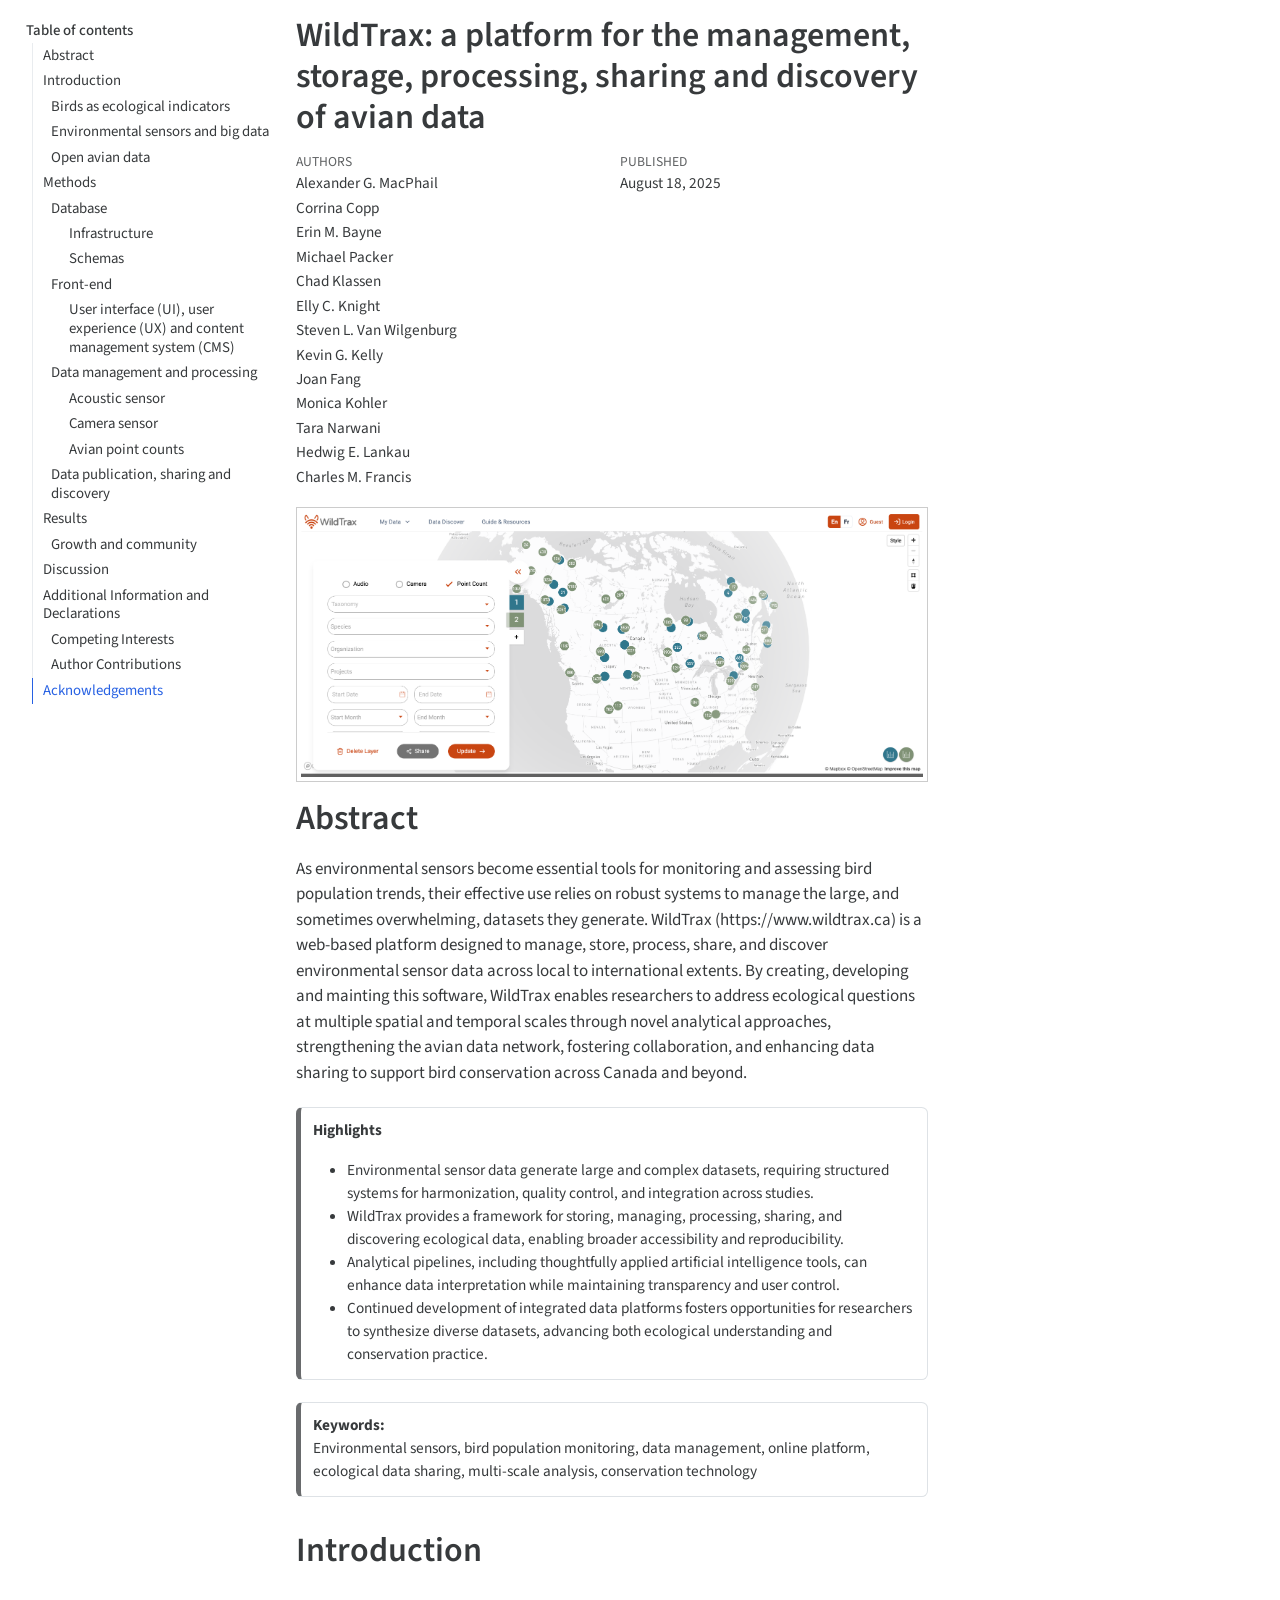
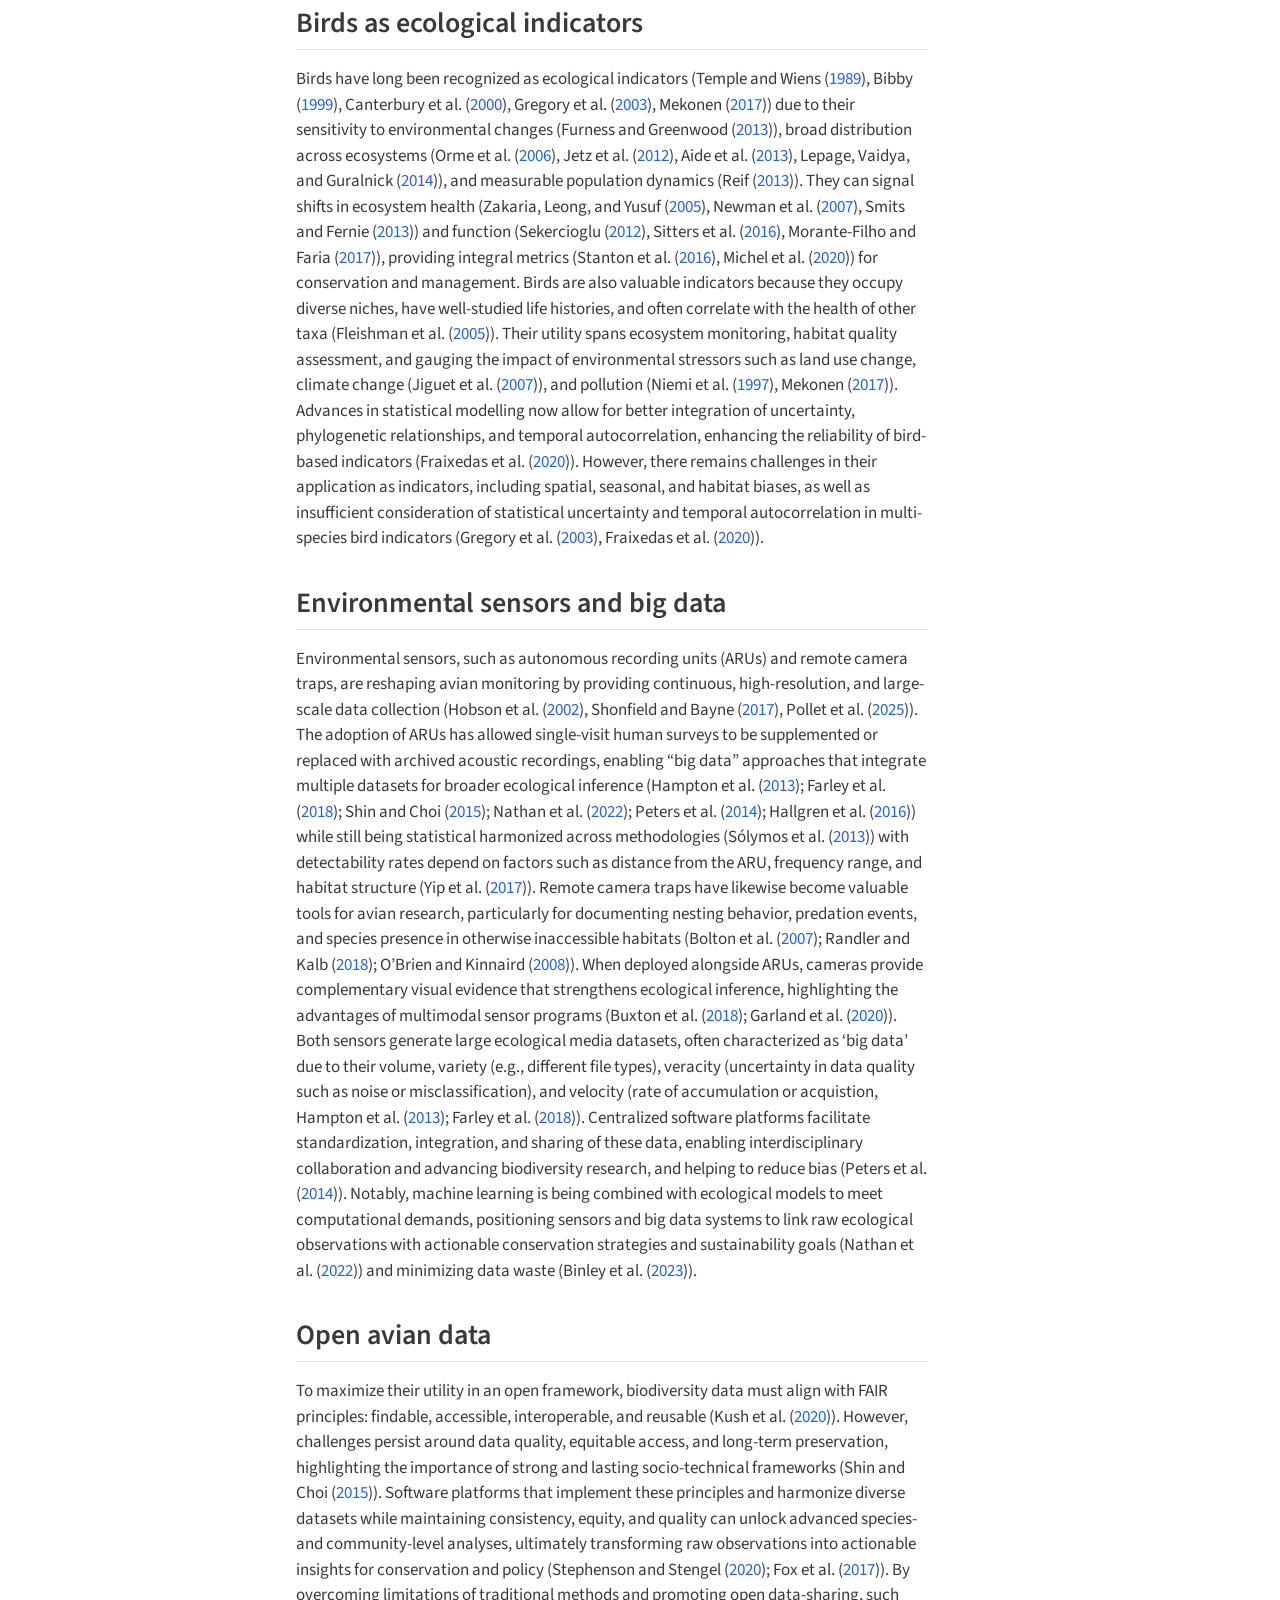
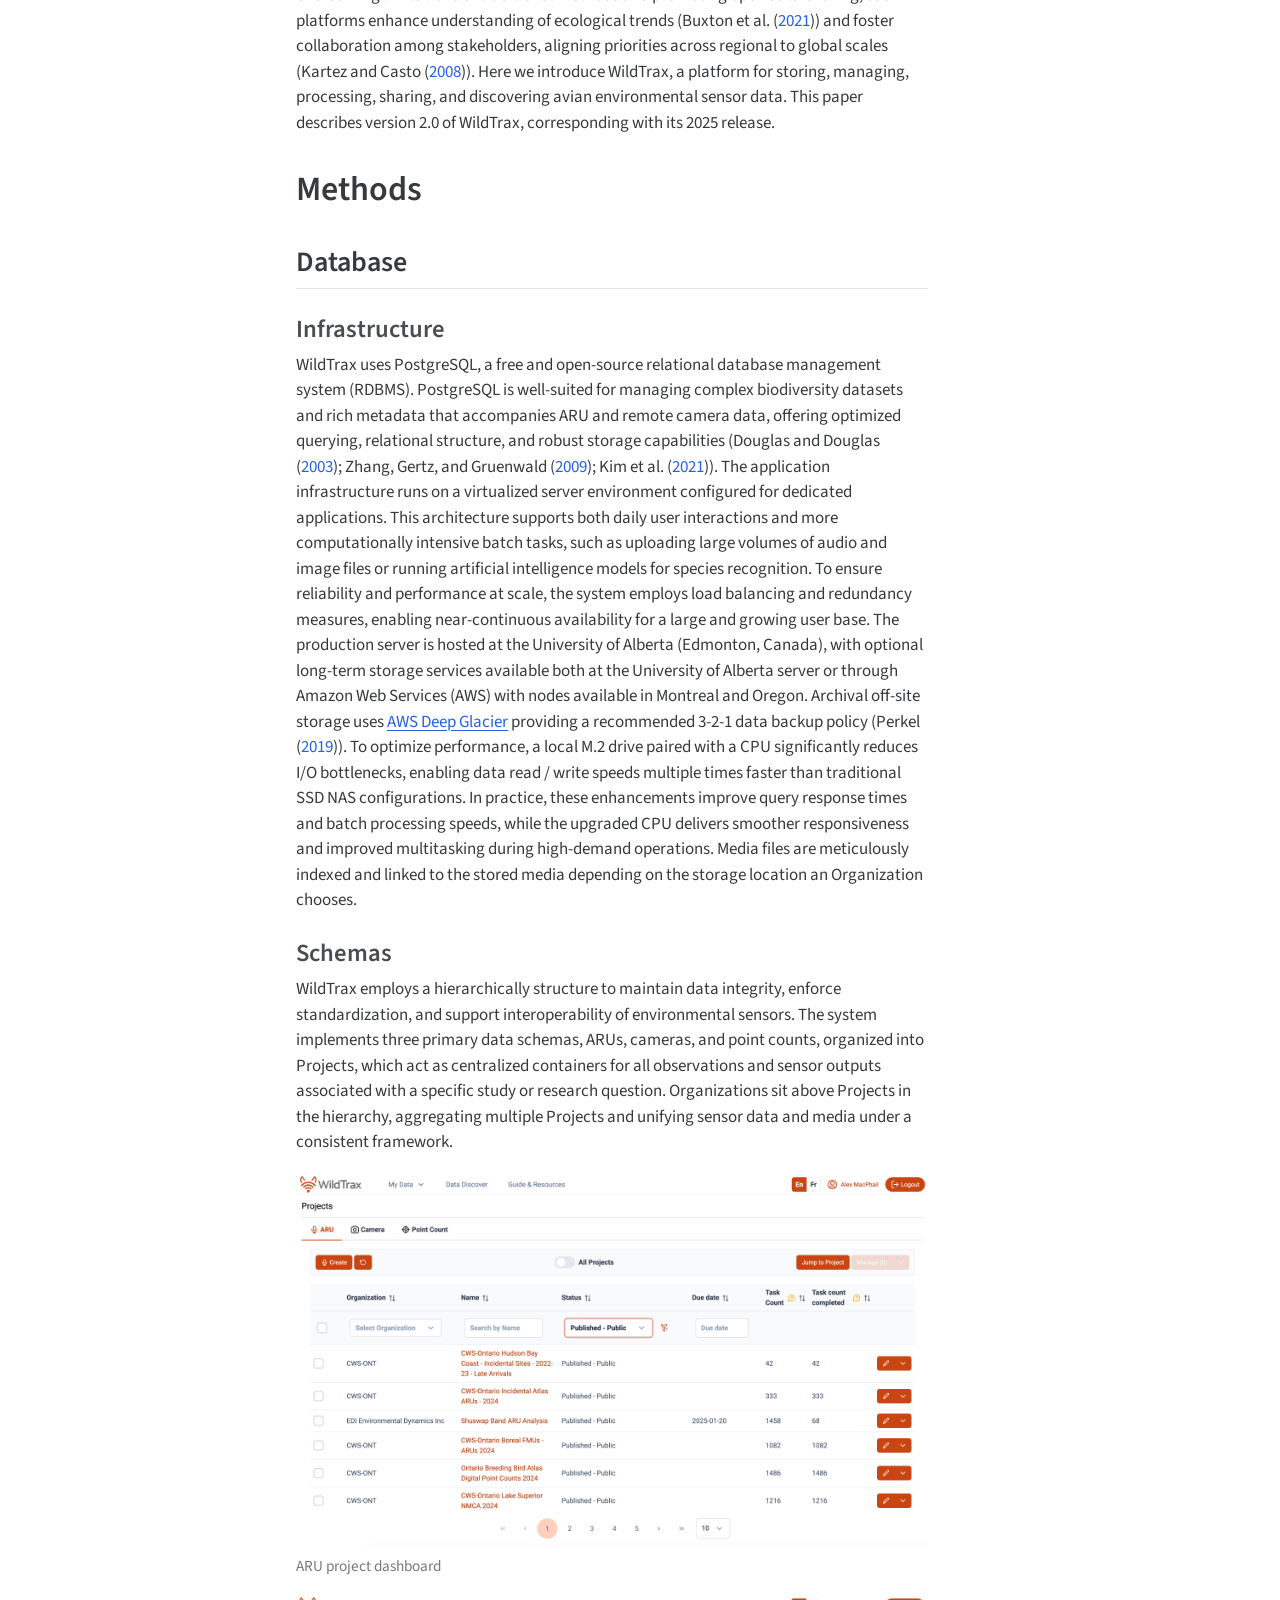
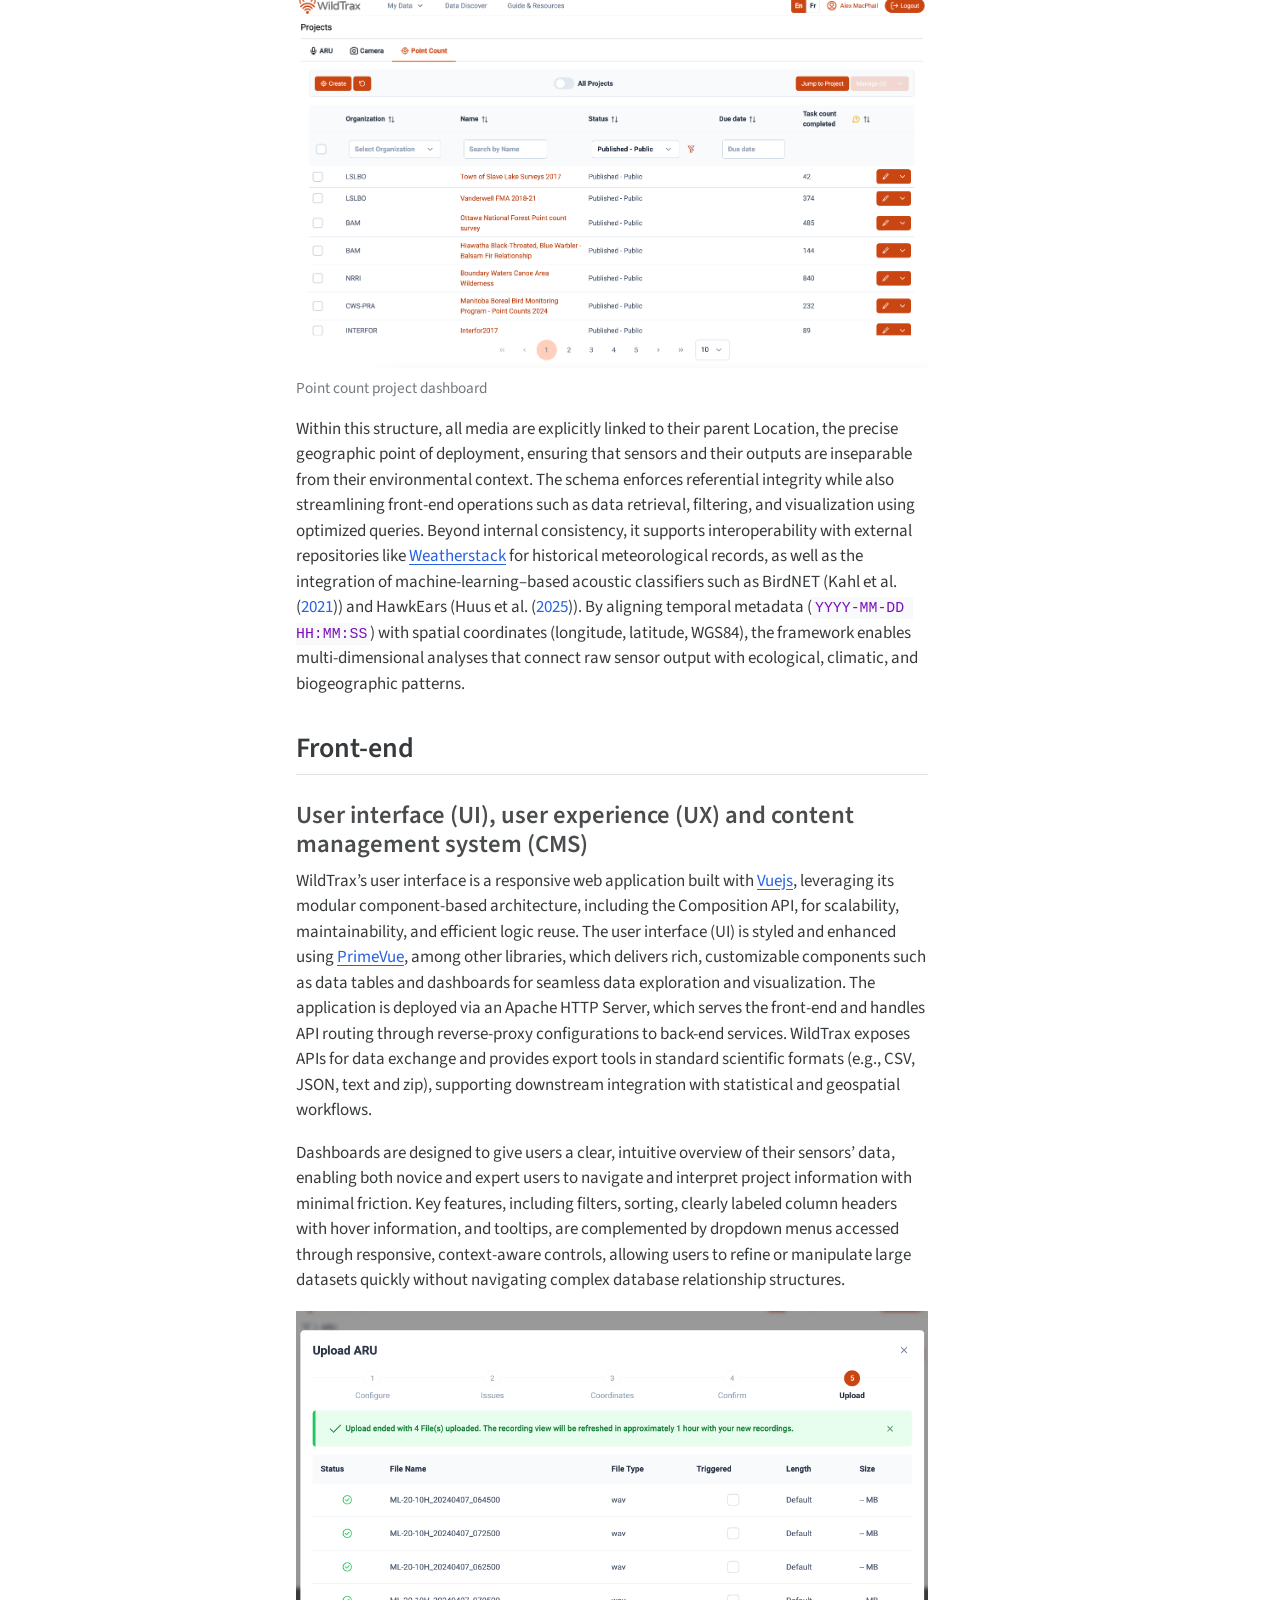
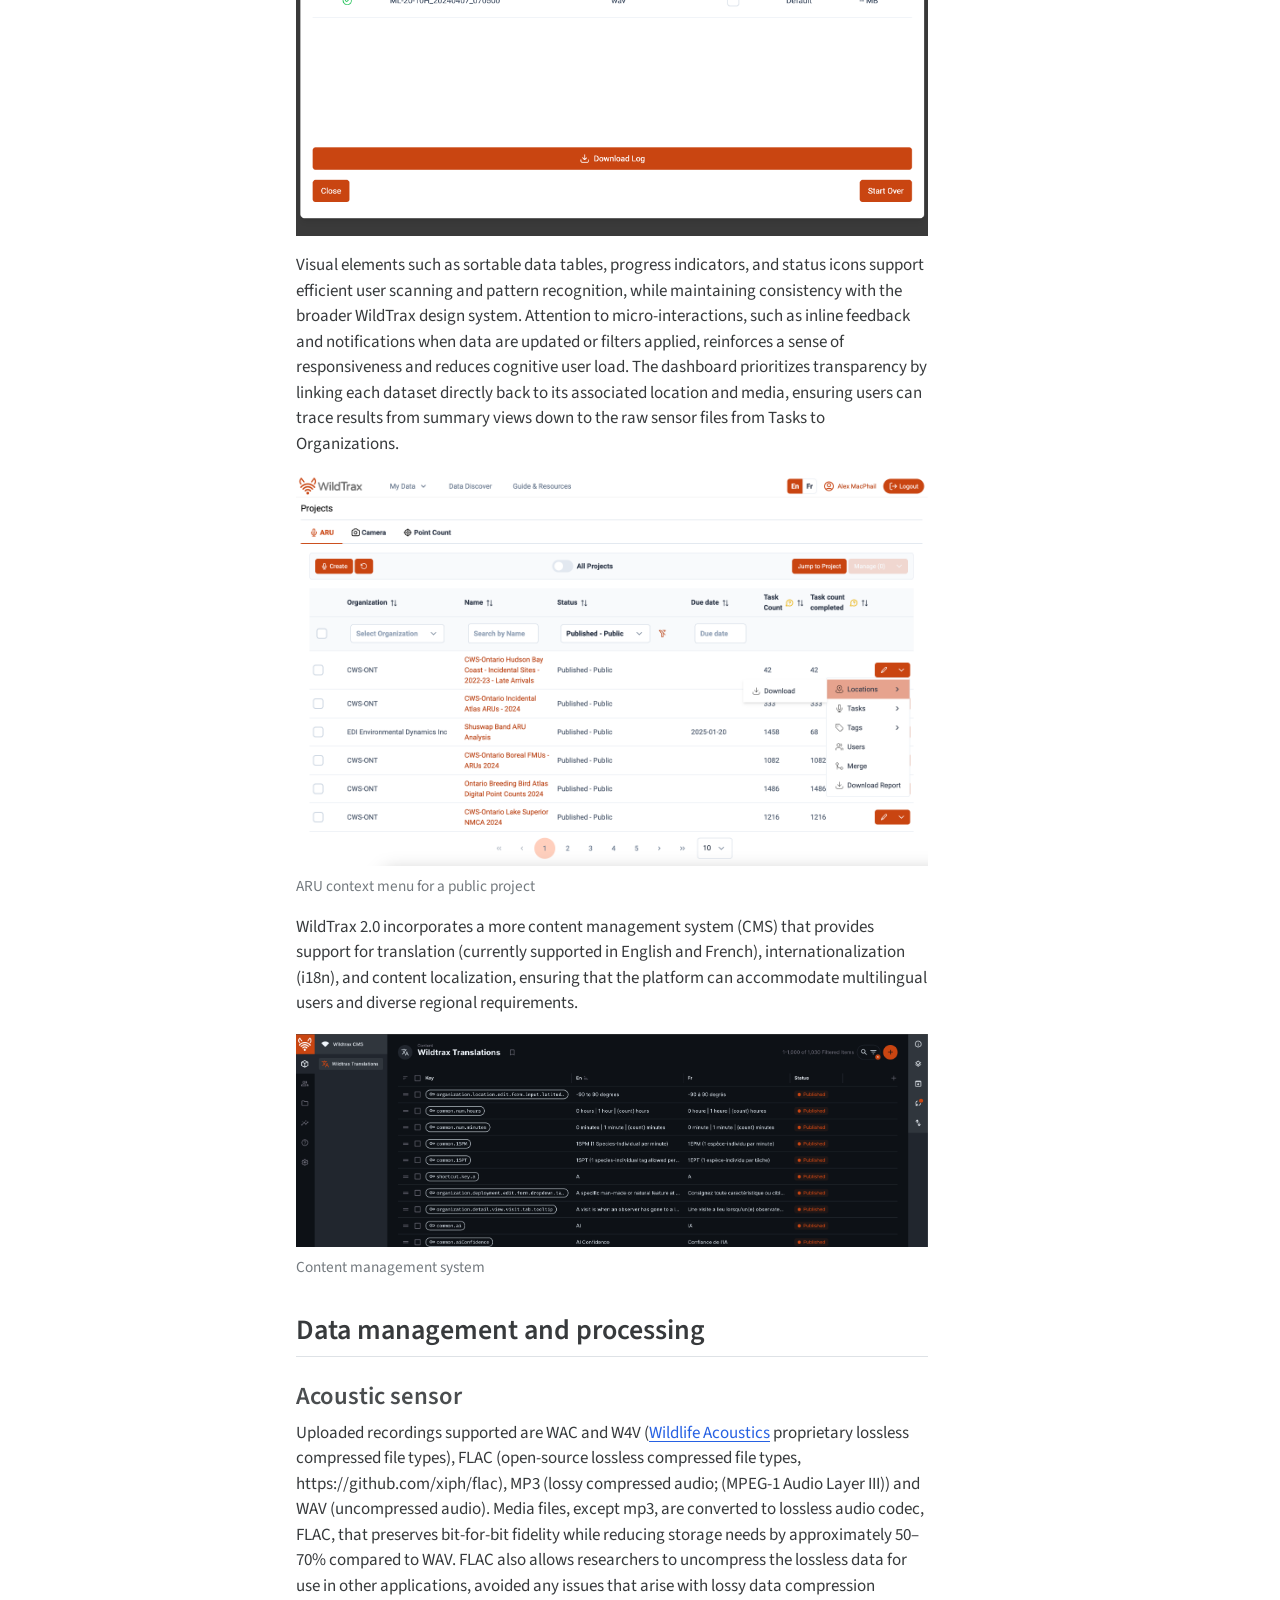
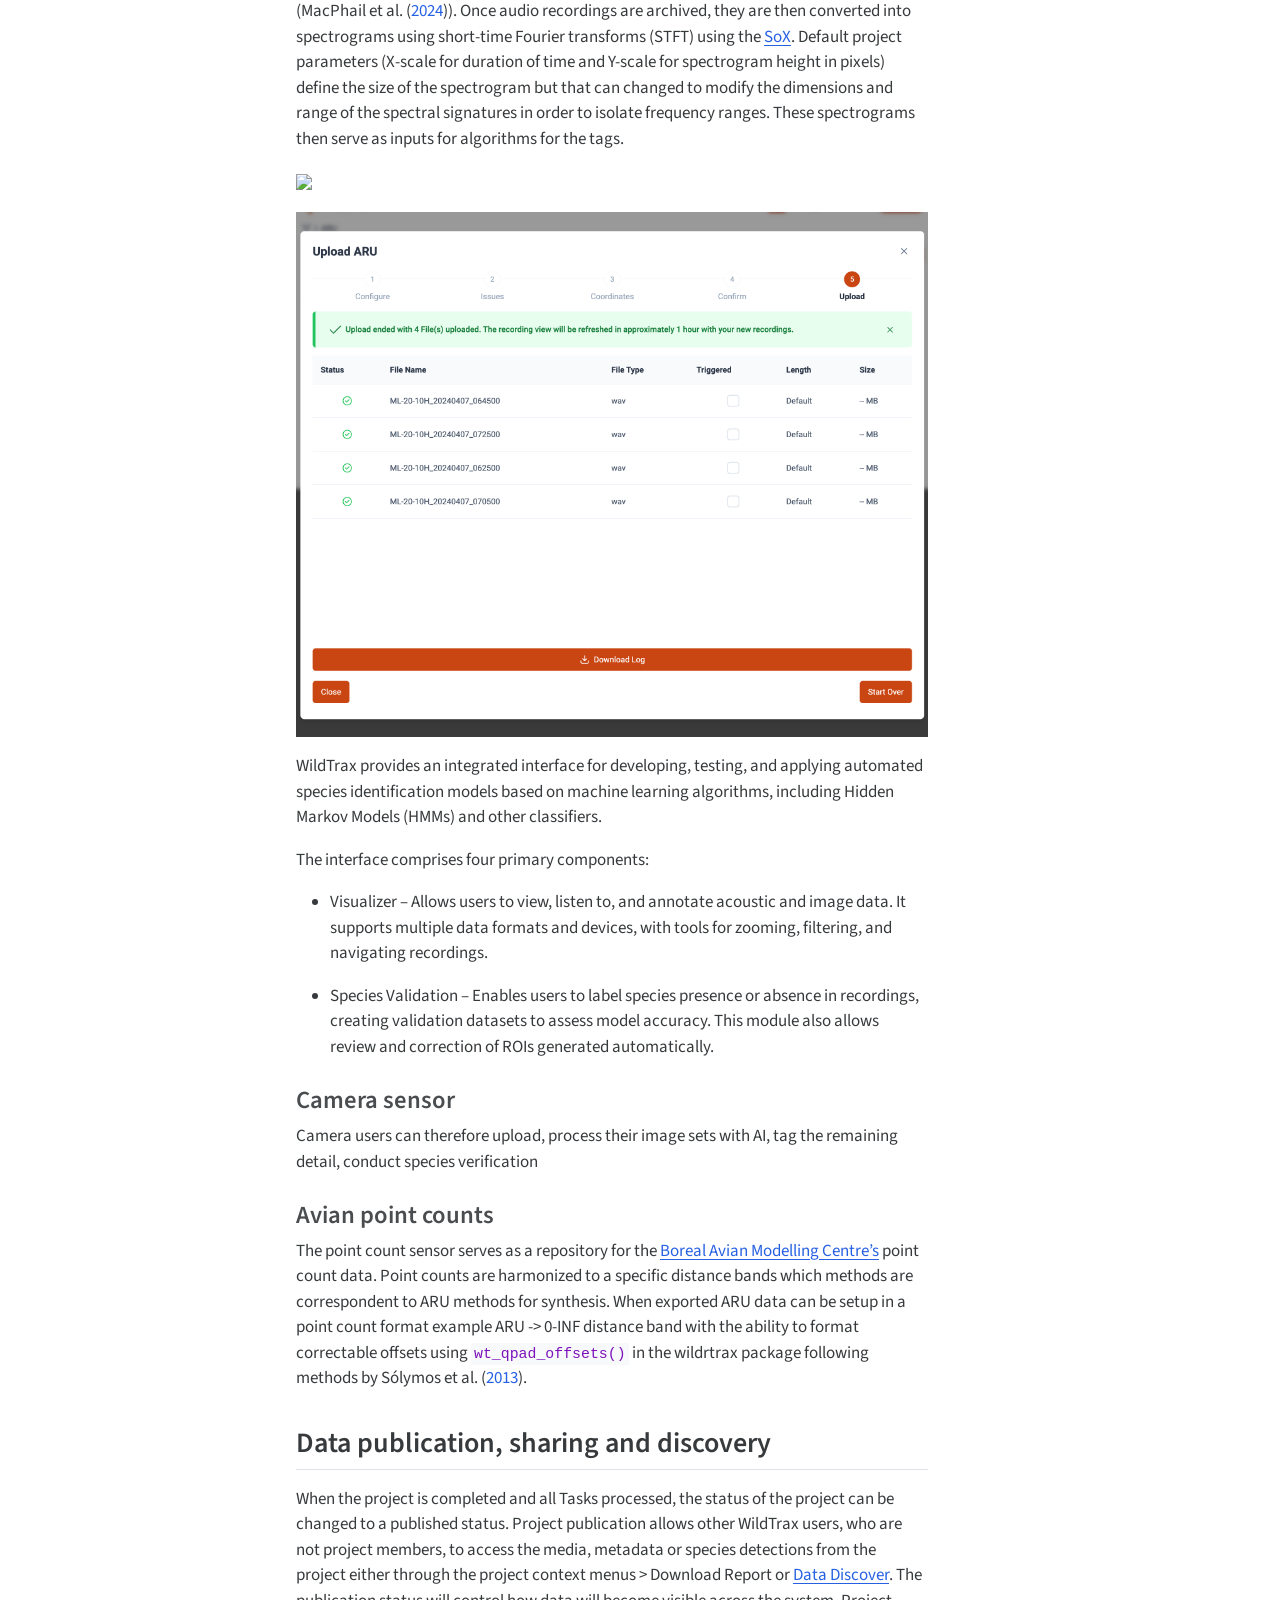
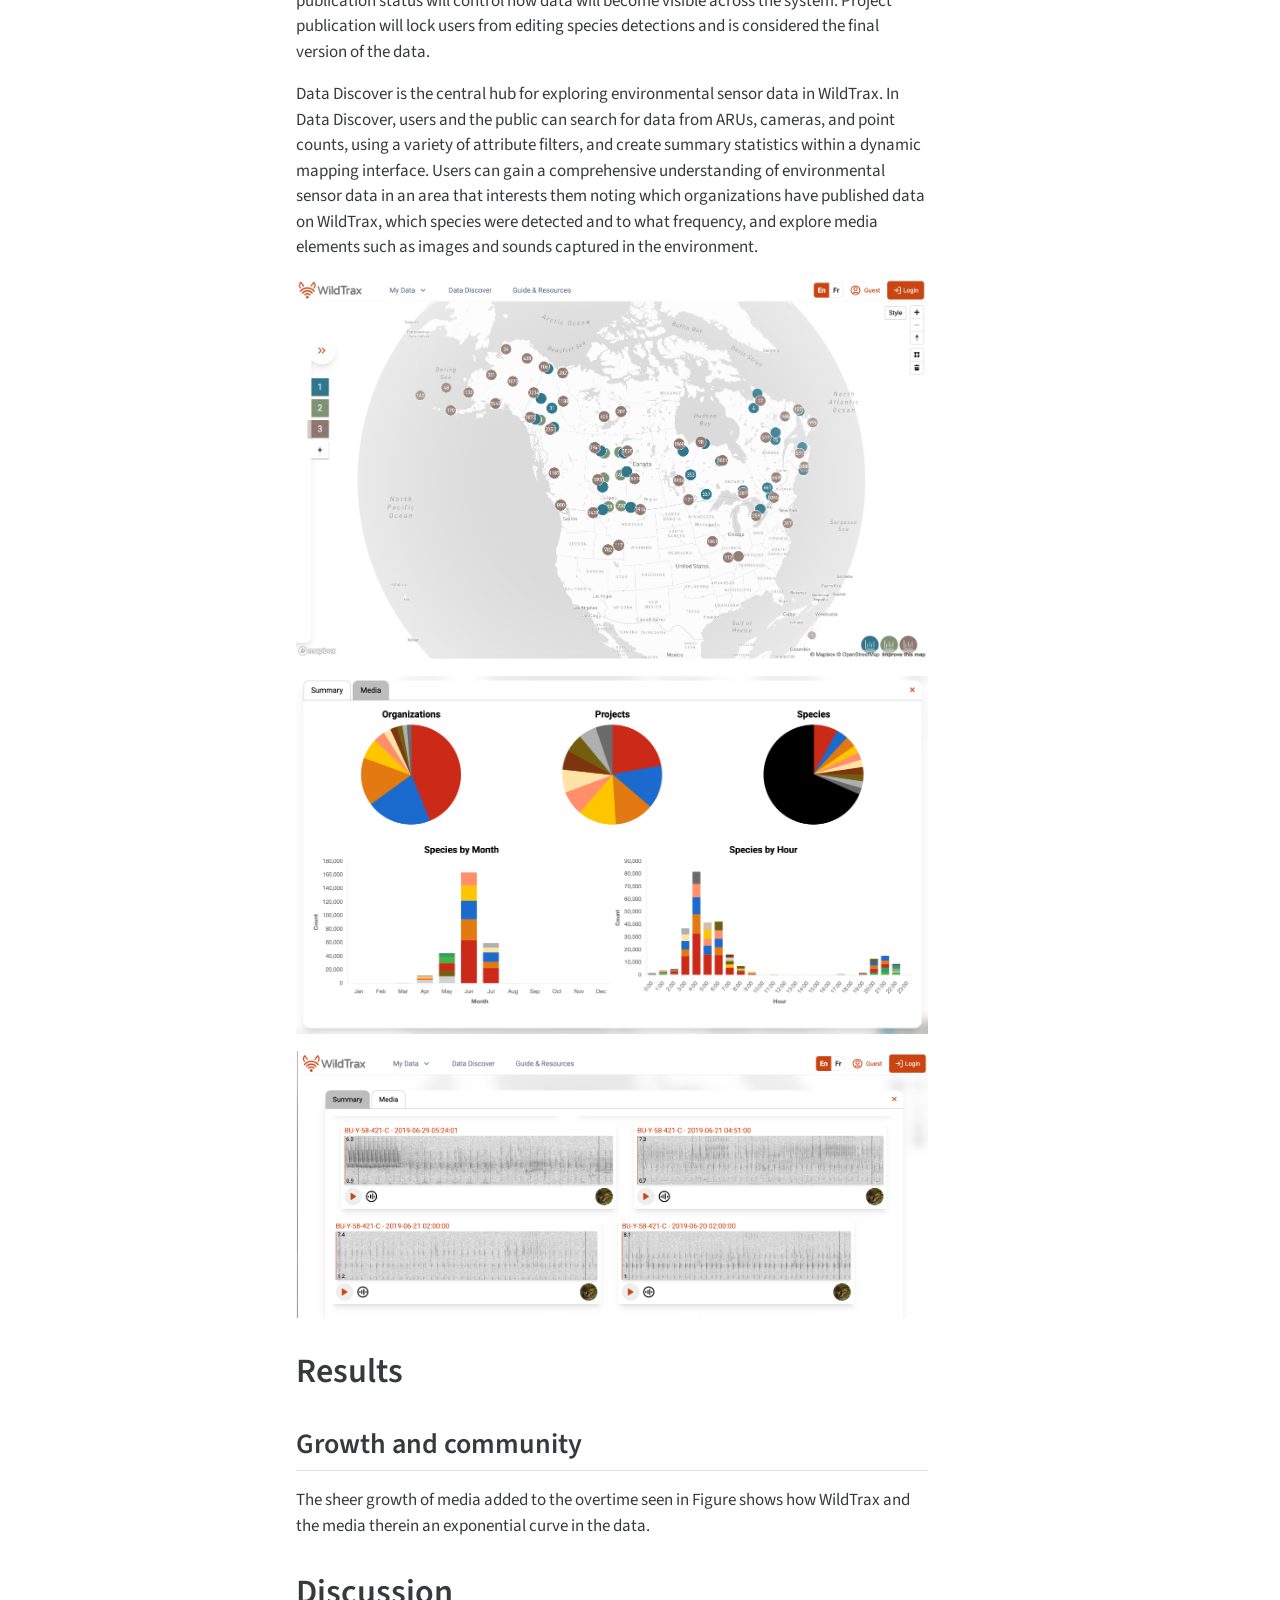
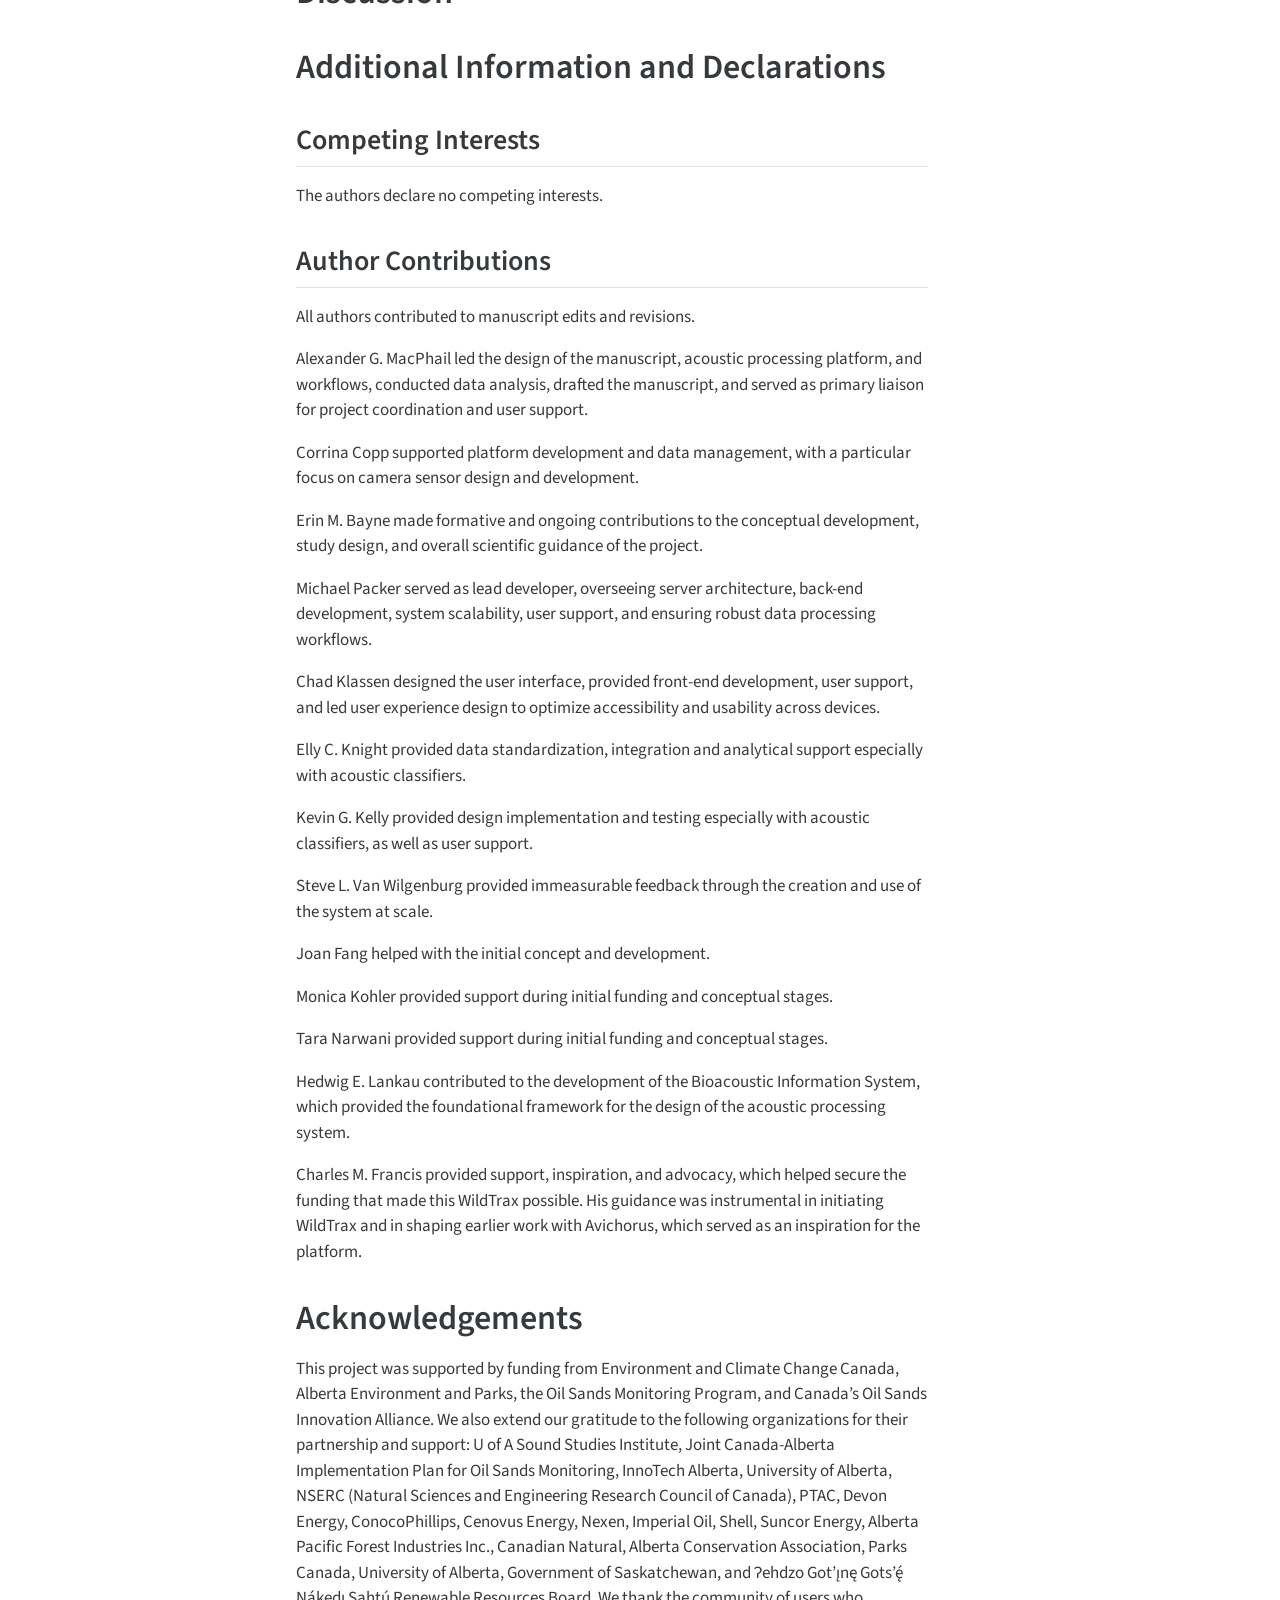
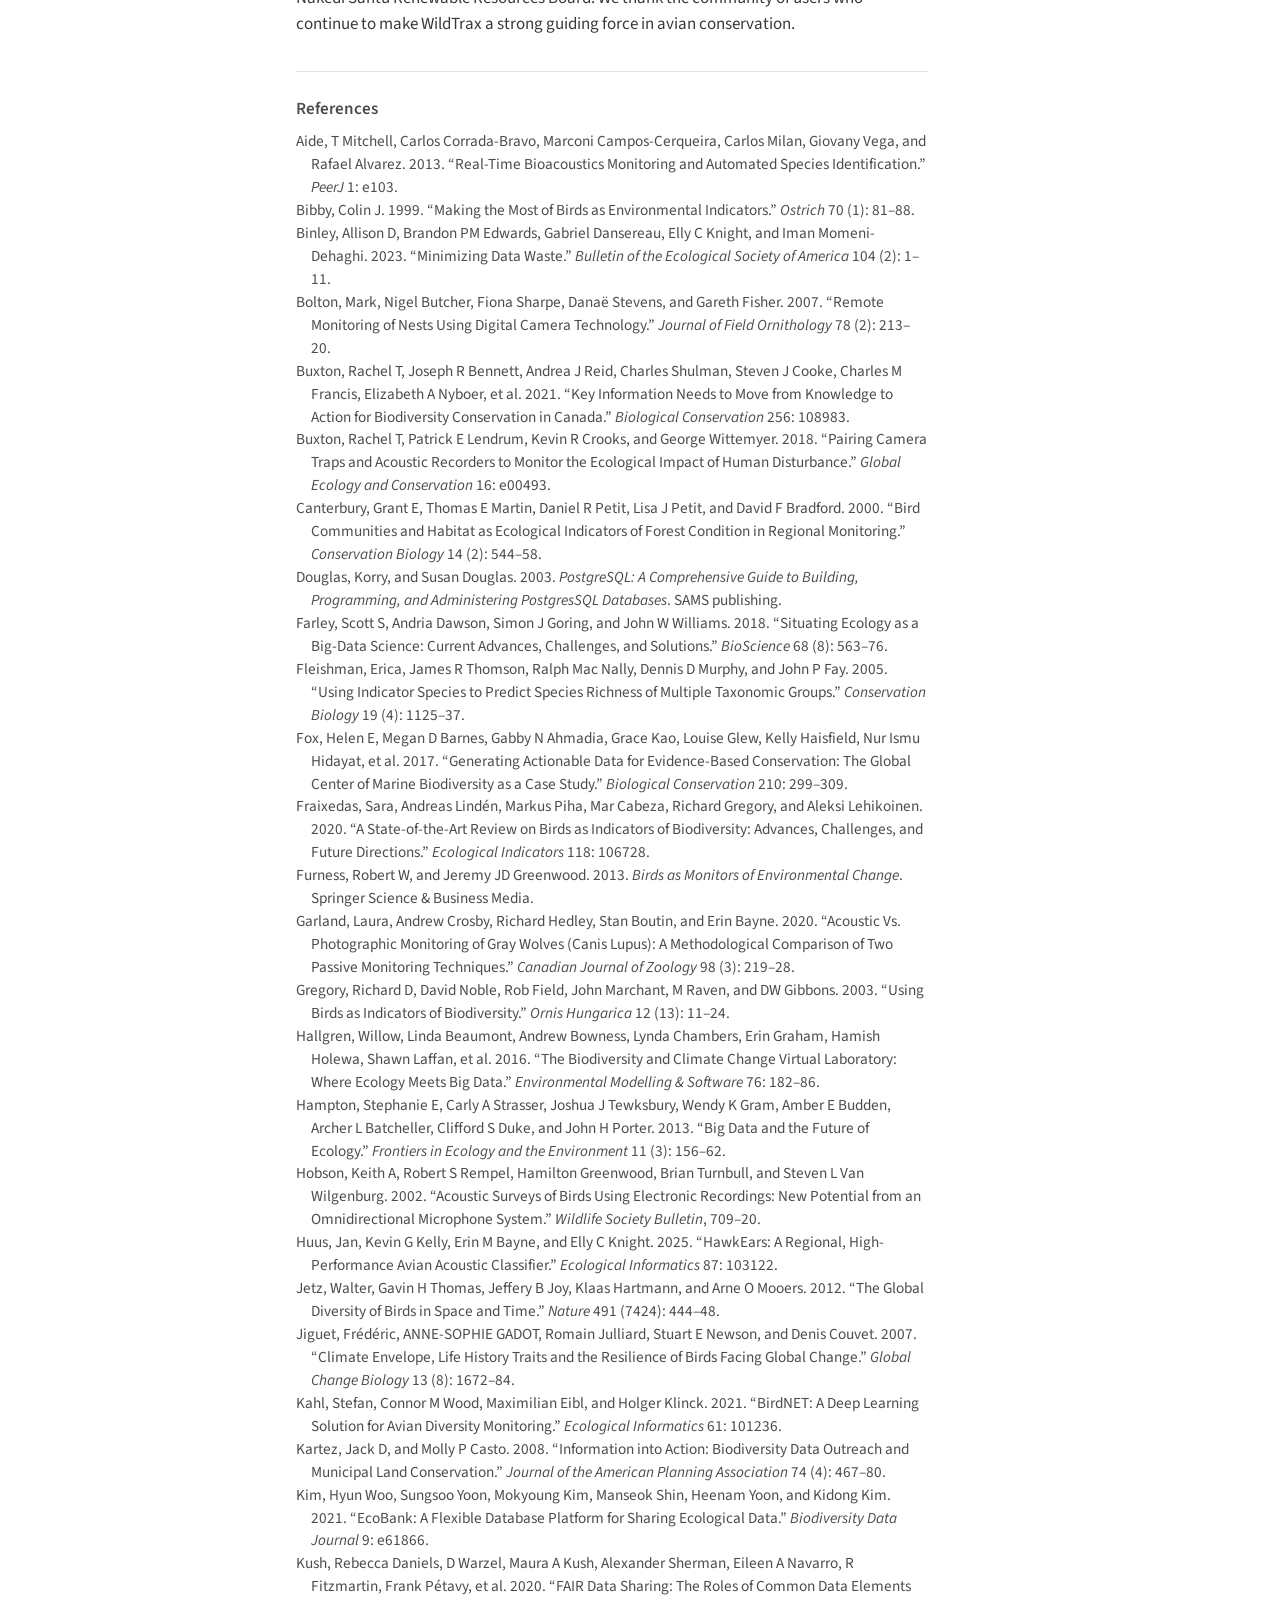
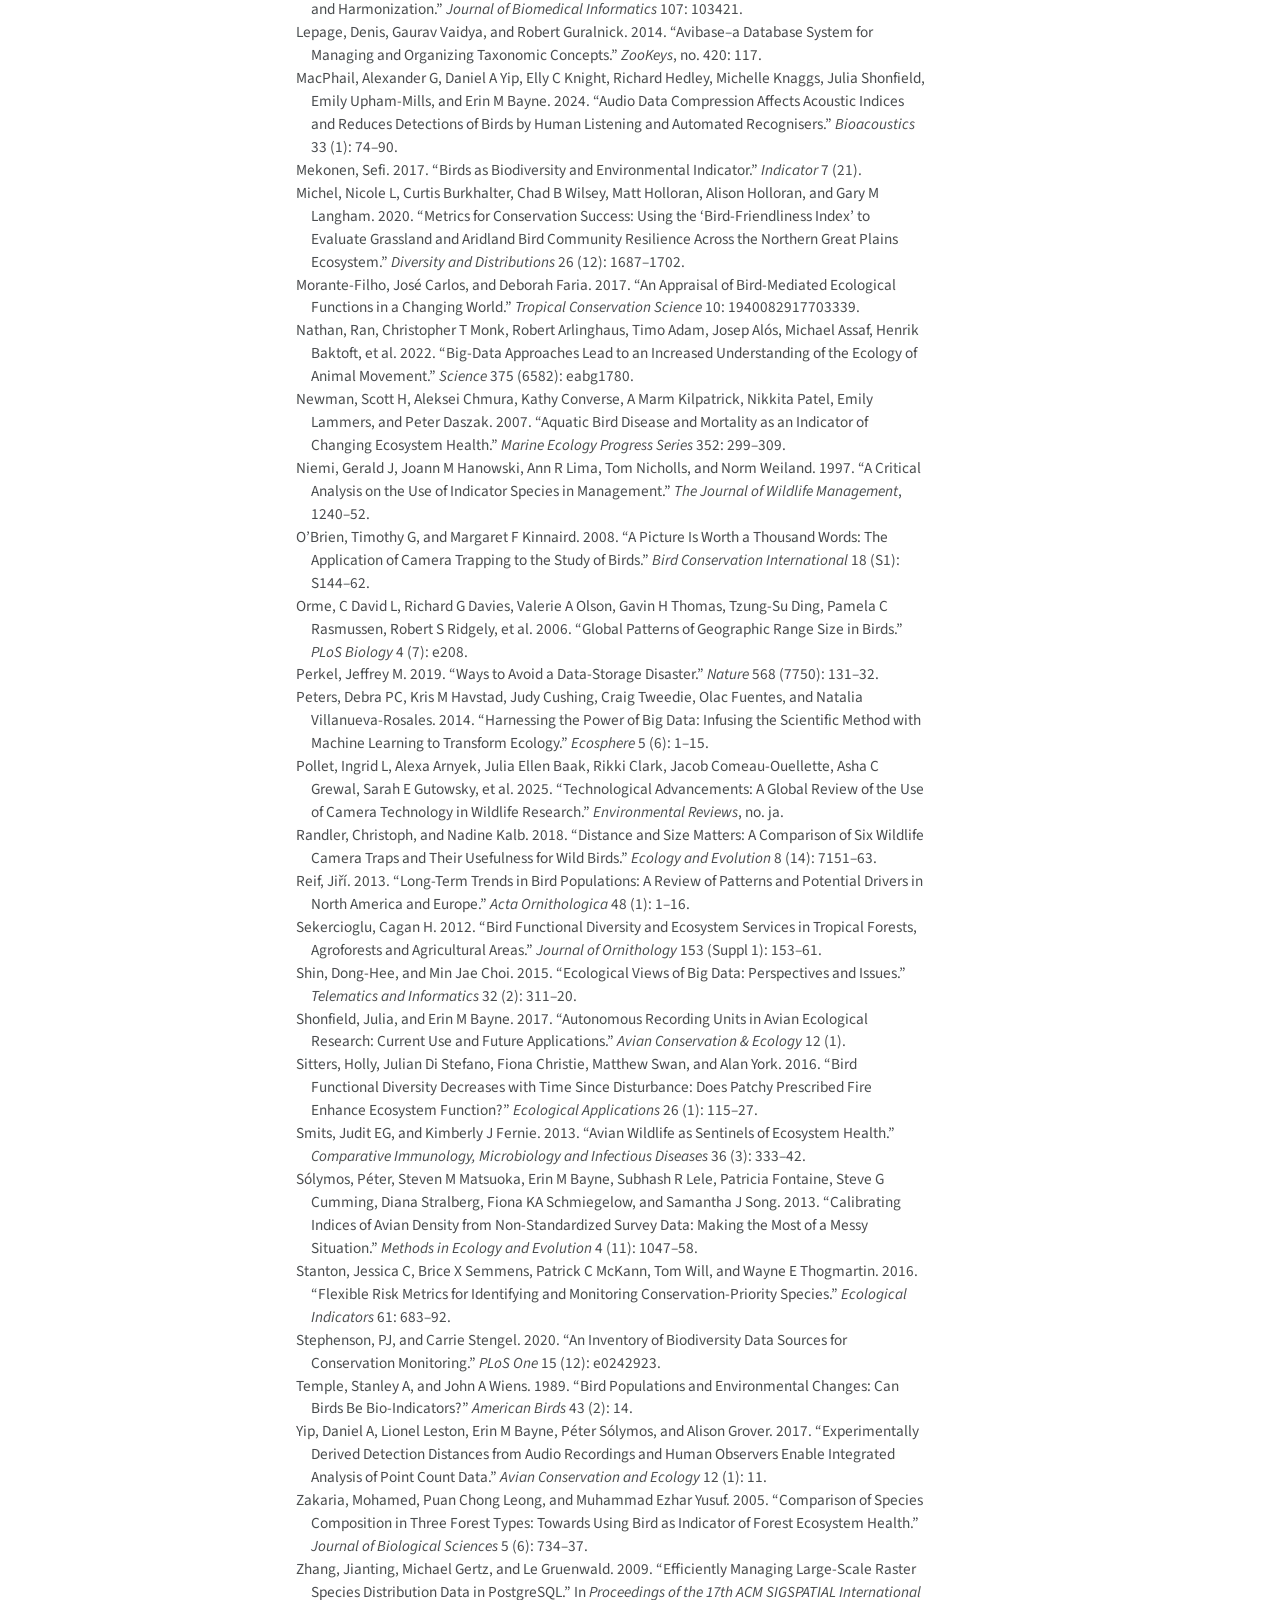
==== wildtrax-ace-eco.html @ e90e5bd6 "commiting new" ====
<!DOCTYPE html>
<html xmlns="http://www.w3.org/1999/xhtml" lang="en" xml:lang="en"><head>

<meta charset="utf-8">
<meta name="generator" content="quarto-1.5.57">

<meta name="viewport" content="width=device-width, initial-scale=1.0, user-scalable=yes">

<meta name="dcterms.date" content="2025-08-18">

<title>WildTrax: a platform for the management, storage, processing, sharing and discovery of avian data</title>
<style>
code{white-space: pre-wrap;}
span.smallcaps{font-variant: small-caps;}
div.columns{display: flex; gap: min(4vw, 1.5em);}
div.column{flex: auto; overflow-x: auto;}
div.hanging-indent{margin-left: 1.5em; text-indent: -1.5em;}
ul.task-list{list-style: none;}
ul.task-list li input[type="checkbox"] {
  width: 0.8em;
  margin: 0 0.8em 0.2em -1em; /* quarto-specific, see https://github.com/quarto-dev/quarto-cli/issues/4556 */ 
  vertical-align: middle;
}
/* CSS for citations */
div.csl-bib-body { }
div.csl-entry {
  clear: both;
  margin-bottom: 0em;
}
.hanging-indent div.csl-entry {
  margin-left:2em;
  text-indent:-2em;
}
div.csl-left-margin {
  min-width:2em;
  float:left;
}
div.csl-right-inline {
  margin-left:2em;
  padding-left:1em;
}
div.csl-indent {
  margin-left: 2em;
}</style>


<script src="wildtrax-ace-eco_files/libs/clipboard/clipboard.min.js"></script>
<script src="wildtrax-ace-eco_files/libs/quarto-html/quarto.js"></script>
<script src="wildtrax-ace-eco_files/libs/quarto-html/popper.min.js"></script>
<script src="wildtrax-ace-eco_files/libs/quarto-html/tippy.umd.min.js"></script>
<script src="wildtrax-ace-eco_files/libs/quarto-html/anchor.min.js"></script>
<link href="wildtrax-ace-eco_files/libs/quarto-html/tippy.css" rel="stylesheet">
<link href="wildtrax-ace-eco_files/libs/quarto-html/quarto-syntax-highlighting.css" rel="stylesheet" id="quarto-text-highlighting-styles">
<script src="wildtrax-ace-eco_files/libs/bootstrap/bootstrap.min.js"></script>
<link href="wildtrax-ace-eco_files/libs/bootstrap/bootstrap-icons.css" rel="stylesheet">
<link href="wildtrax-ace-eco_files/libs/bootstrap/bootstrap.min.css" rel="stylesheet" id="quarto-bootstrap" data-mode="light">
<script src="wildtrax-ace-eco_files/libs/quarto-contrib/glightbox/glightbox.min.js"></script>
<link href="wildtrax-ace-eco_files/libs/quarto-contrib/glightbox/glightbox.min.css" rel="stylesheet">
<link href="wildtrax-ace-eco_files/libs/quarto-contrib/glightbox/lightbox.css" rel="stylesheet">


</head>

<body>

<div id="quarto-content" class="page-columns page-rows-contents page-layout-article toc-left">
<div id="quarto-sidebar-toc-left" class="sidebar toc-left">
  <nav id="TOC" role="doc-toc" class="toc-active" data-toc-expanded="99">
    <h2 id="toc-title">Table of contents</h2>
   
  <ul>
  <li><a href="#abstract" id="toc-abstract" class="nav-link active" data-scroll-target="#abstract">Abstract</a></li>
  <li><a href="#introduction" id="toc-introduction" class="nav-link" data-scroll-target="#introduction">Introduction</a>
  <ul class="collapse">
  <li><a href="#birds-as-ecological-indicators" id="toc-birds-as-ecological-indicators" class="nav-link" data-scroll-target="#birds-as-ecological-indicators">Birds as ecological indicators</a></li>
  <li><a href="#environmental-sensors-and-big-data" id="toc-environmental-sensors-and-big-data" class="nav-link" data-scroll-target="#environmental-sensors-and-big-data">Environmental sensors and big data</a></li>
  <li><a href="#open-avian-data" id="toc-open-avian-data" class="nav-link" data-scroll-target="#open-avian-data">Open avian data</a></li>
  </ul></li>
  <li><a href="#methods" id="toc-methods" class="nav-link" data-scroll-target="#methods">Methods</a>
  <ul class="collapse">
  <li><a href="#database" id="toc-database" class="nav-link" data-scroll-target="#database">Database</a>
  <ul class="collapse">
  <li><a href="#infrastructure" id="toc-infrastructure" class="nav-link" data-scroll-target="#infrastructure">Infrastructure</a></li>
  <li><a href="#schemas" id="toc-schemas" class="nav-link" data-scroll-target="#schemas">Schemas</a></li>
  </ul></li>
  <li><a href="#front-end" id="toc-front-end" class="nav-link" data-scroll-target="#front-end">Front-end</a>
  <ul class="collapse">
  <li><a href="#user-interface-ui-user-experience-ux-and-content-management-system-cms" id="toc-user-interface-ui-user-experience-ux-and-content-management-system-cms" class="nav-link" data-scroll-target="#user-interface-ui-user-experience-ux-and-content-management-system-cms">User interface (UI), user experience (UX) and content management system (CMS)</a></li>
  </ul></li>
  <li><a href="#data-management-and-processing" id="toc-data-management-and-processing" class="nav-link" data-scroll-target="#data-management-and-processing">Data management and processing</a>
  <ul class="collapse">
  <li><a href="#acoustic-sensor" id="toc-acoustic-sensor" class="nav-link" data-scroll-target="#acoustic-sensor">Acoustic sensor</a></li>
  <li><a href="#camera-sensor" id="toc-camera-sensor" class="nav-link" data-scroll-target="#camera-sensor">Camera sensor</a></li>
  <li><a href="#avian-point-counts" id="toc-avian-point-counts" class="nav-link" data-scroll-target="#avian-point-counts">Avian point counts</a></li>
  </ul></li>
  <li><a href="#data-publication-sharing-and-discovery" id="toc-data-publication-sharing-and-discovery" class="nav-link" data-scroll-target="#data-publication-sharing-and-discovery">Data publication, sharing and discovery</a></li>
  </ul></li>
  <li><a href="#results" id="toc-results" class="nav-link" data-scroll-target="#results">Results</a>
  <ul class="collapse">
  <li><a href="#growth-and-community" id="toc-growth-and-community" class="nav-link" data-scroll-target="#growth-and-community">Growth and community</a></li>
  </ul></li>
  <li><a href="#discussion" id="toc-discussion" class="nav-link" data-scroll-target="#discussion">Discussion</a></li>
  <li><a href="#additional-information-and-declarations" id="toc-additional-information-and-declarations" class="nav-link" data-scroll-target="#additional-information-and-declarations">Additional Information and Declarations</a>
  <ul class="collapse">
  <li><a href="#competing-interests" id="toc-competing-interests" class="nav-link" data-scroll-target="#competing-interests">Competing Interests</a></li>
  <li><a href="#author-contributions" id="toc-author-contributions" class="nav-link" data-scroll-target="#author-contributions">Author Contributions</a></li>
  </ul></li>
  <li><a href="#acknowledgements" id="toc-acknowledgements" class="nav-link" data-scroll-target="#acknowledgements">Acknowledgements</a></li>
  </ul>
</nav>
</div>
<div id="quarto-margin-sidebar" class="sidebar margin-sidebar zindex-bottom">
</div>
<main class="content" id="quarto-document-content">

<header id="title-block-header" class="quarto-title-block default">
<div class="quarto-title">
<h1 class="title">WildTrax: a platform for the management, storage, processing, sharing and discovery of avian data</h1>
</div>



<div class="quarto-title-meta">

    <div>
    <div class="quarto-title-meta-heading">Authors</div>
    <div class="quarto-title-meta-contents">
             <p>Alexander G. MacPhail </p>
             <p>Corrina Copp </p>
             <p>Erin M. Bayne </p>
             <p>Michael Packer </p>
             <p>Chad Klassen </p>
             <p>Elly C. Knight </p>
             <p>Steven L. Van Wilgenburg </p>
             <p>Kevin G. Kelly </p>
             <p>Joan Fang </p>
             <p>Monica Kohler </p>
             <p>Tara Narwani </p>
             <p>Hedwig E. Lankau </p>
             <p>Charles M. Francis </p>
          </div>
  </div>
    
    <div>
    <div class="quarto-title-meta-heading">Published</div>
    <div class="quarto-title-meta-contents">
      <p class="date">August 18, 2025</p>
    </div>
  </div>
  
    
  </div>
  


</header>


<div class="quarto-figure quarto-figure-center">
<figure class="figure">
<p><a href="assets/data-discover.png" class="lightbox" data-gallery="quarto-lightbox-gallery-1"><img src="assets/data-discover.png" class="img-fluid quarto-figure quarto-figure-center figure-img" style="float:left; border:1px solid #ccc; padding:4px;" alt="Data Discover"></a></p>
</figure>
</div>
<section id="abstract" class="level1">
<h1>Abstract</h1>
<p>As environmental sensors become essential tools for monitoring and assessing bird population trends, their effective use relies on robust systems to manage the large, and sometimes overwhelming, datasets they generate. WildTrax (https://www.wildtrax.ca) is a web-based platform designed to manage, store, process, share, and discover environmental sensor data across local to international extents. By creating, developing and mainting this software, WildTrax enables researchers to address ecological questions at multiple spatial and temporal scales through novel analytical approaches, strengthening the avian data network, fostering collaboration, and enhancing data sharing to support bird conservation across Canada and beyond.</p>
<div class="callout callout-style-simple callout-none no-icon">
<div class="callout-body d-flex">
<div class="callout-icon-container">
<i class="callout-icon no-icon"></i>
</div>
<div class="callout-body-container">
<p><strong>Highlights</strong></p>
<ul>
<li>Environmental sensor data generate large and complex datasets, requiring structured systems for harmonization, quality control, and integration across studies.</li>
<li>WildTrax provides a framework for storing, managing, processing, sharing, and discovering ecological data, enabling broader accessibility and reproducibility.</li>
<li>Analytical pipelines, including thoughtfully applied artificial intelligence tools, can enhance data interpretation while maintaining transparency and user control.</li>
<li>Continued development of integrated data platforms fosters opportunities for researchers to synthesize diverse datasets, advancing both ecological understanding and conservation practice.</li>
</ul>
</div>
</div>
</div>
<div class="callout callout-style-simple callout-none no-icon">
<div class="callout-body d-flex">
<div class="callout-icon-container">
<i class="callout-icon no-icon"></i>
</div>
<div class="callout-body-container">
<p><strong>Keywords:</strong><br>
Environmental sensors, bird population monitoring, data management, online platform, ecological data sharing, multi-scale analysis, conservation technology</p>
</div>
</div>
</div>
</section>
<section id="introduction" class="level1">
<h1>Introduction</h1>
<section id="birds-as-ecological-indicators" class="level2">
<h2 class="anchored" data-anchor-id="birds-as-ecological-indicators">Birds as ecological indicators</h2>
<p>Birds have long been recognized as ecological indicators (<span class="citation" data-cites="temple1989bird">Temple and Wiens (<a href="#ref-temple1989bird" role="doc-biblioref">1989</a>)</span>, <span class="citation" data-cites="bibby1999making">Bibby (<a href="#ref-bibby1999making" role="doc-biblioref">1999</a>)</span>, <span class="citation" data-cites="canterbury2000bird">Canterbury et al. (<a href="#ref-canterbury2000bird" role="doc-biblioref">2000</a>)</span>, <span class="citation" data-cites="gregory2003using">Gregory et al. (<a href="#ref-gregory2003using" role="doc-biblioref">2003</a>)</span>, <span class="citation" data-cites="mekonen2017birds">Mekonen (<a href="#ref-mekonen2017birds" role="doc-biblioref">2017</a>)</span>) due to their sensitivity to environmental changes (<span class="citation" data-cites="furness2013birds">Furness and Greenwood (<a href="#ref-furness2013birds" role="doc-biblioref">2013</a>)</span>), broad distribution across ecosystems (<span class="citation" data-cites="orme2006global">Orme et al. (<a href="#ref-orme2006global" role="doc-biblioref">2006</a>)</span>, <span class="citation" data-cites="jetz2012global">Jetz et al. (<a href="#ref-jetz2012global" role="doc-biblioref">2012</a>)</span>, <span class="citation" data-cites="aide2013real">Aide et al. (<a href="#ref-aide2013real" role="doc-biblioref">2013</a>)</span>, <span class="citation" data-cites="lepage2014avibase">Lepage, Vaidya, and Guralnick (<a href="#ref-lepage2014avibase" role="doc-biblioref">2014</a>)</span>), and measurable population dynamics (<span class="citation" data-cites="reif2013long">Reif (<a href="#ref-reif2013long" role="doc-biblioref">2013</a>)</span>). They can signal shifts in ecosystem health (<span class="citation" data-cites="zakaria2005comparison">Zakaria, Leong, and Yusuf (<a href="#ref-zakaria2005comparison" role="doc-biblioref">2005</a>)</span>, <span class="citation" data-cites="newman2007aquatic">Newman et al. (<a href="#ref-newman2007aquatic" role="doc-biblioref">2007</a>)</span>, <span class="citation" data-cites="smits2013avian">Smits and Fernie (<a href="#ref-smits2013avian" role="doc-biblioref">2013</a>)</span>) and function (<span class="citation" data-cites="sekercioglu2012bird">Sekercioglu (<a href="#ref-sekercioglu2012bird" role="doc-biblioref">2012</a>)</span>, <span class="citation" data-cites="sitters2016bird">Sitters et al. (<a href="#ref-sitters2016bird" role="doc-biblioref">2016</a>)</span>, <span class="citation" data-cites="morante2017appraisal">Morante-Filho and Faria (<a href="#ref-morante2017appraisal" role="doc-biblioref">2017</a>)</span>), providing integral metrics (<span class="citation" data-cites="stanton2016flexible">Stanton et al. (<a href="#ref-stanton2016flexible" role="doc-biblioref">2016</a>)</span>, <span class="citation" data-cites="michel2020metrics">Michel et al. (<a href="#ref-michel2020metrics" role="doc-biblioref">2020</a>)</span>) for conservation and management. Birds are also valuable indicators because they occupy diverse niches, have well-studied life histories, and often correlate with the health of other taxa (<span class="citation" data-cites="fleishman2005using">Fleishman et al. (<a href="#ref-fleishman2005using" role="doc-biblioref">2005</a>)</span>). Their utility spans ecosystem monitoring, habitat quality assessment, and gauging the impact of environmental stressors such as land use change, climate change (<span class="citation" data-cites="jiguet2007climate">Jiguet et al. (<a href="#ref-jiguet2007climate" role="doc-biblioref">2007</a>)</span>), and pollution (<span class="citation" data-cites="niemi1997critical">Niemi et al. (<a href="#ref-niemi1997critical" role="doc-biblioref">1997</a>)</span>, <span class="citation" data-cites="mekonen2017birds">Mekonen (<a href="#ref-mekonen2017birds" role="doc-biblioref">2017</a>)</span>). Advances in statistical modelling now allow for better integration of uncertainty, phylogenetic relationships, and temporal autocorrelation, enhancing the reliability of bird-based indicators (<span class="citation" data-cites="fraixedas2020state">Fraixedas et al. (<a href="#ref-fraixedas2020state" role="doc-biblioref">2020</a>)</span>). However, there remains challenges in their application as indicators, including spatial, seasonal, and habitat biases, as well as insufficient consideration of statistical uncertainty and temporal autocorrelation in multi-species bird indicators (<span class="citation" data-cites="gregory2003using">Gregory et al. (<a href="#ref-gregory2003using" role="doc-biblioref">2003</a>)</span>, <span class="citation" data-cites="fraixedas2020state">Fraixedas et al. (<a href="#ref-fraixedas2020state" role="doc-biblioref">2020</a>)</span>).</p>
</section>
<section id="environmental-sensors-and-big-data" class="level2">
<h2 class="anchored" data-anchor-id="environmental-sensors-and-big-data">Environmental sensors and big data</h2>
<p>Environmental sensors, such as autonomous recording units (ARUs) and remote camera traps, are reshaping avian monitoring by providing continuous, high-resolution, and large-scale data collection (<span class="citation" data-cites="hobson2002acoustic">Hobson et al. (<a href="#ref-hobson2002acoustic" role="doc-biblioref">2002</a>)</span>, <span class="citation" data-cites="shonfield2017autonomous">Shonfield and Bayne (<a href="#ref-shonfield2017autonomous" role="doc-biblioref">2017</a>)</span>, <span class="citation" data-cites="pollet2025technological">Pollet et al. (<a href="#ref-pollet2025technological" role="doc-biblioref">2025</a>)</span>). The adoption of ARUs has allowed single-visit human surveys to be supplemented or replaced with archived acoustic recordings, enabling “big data” approaches that integrate multiple datasets for broader ecological inference (<span class="citation" data-cites="hampton2013big">Hampton et al. (<a href="#ref-hampton2013big" role="doc-biblioref">2013</a>)</span>; <span class="citation" data-cites="farley2018situating">Farley et al. (<a href="#ref-farley2018situating" role="doc-biblioref">2018</a>)</span>; <span class="citation" data-cites="shin2015ecological">Shin and Choi (<a href="#ref-shin2015ecological" role="doc-biblioref">2015</a>)</span>; <span class="citation" data-cites="nathan2022big">Nathan et al. (<a href="#ref-nathan2022big" role="doc-biblioref">2022</a>)</span>; <span class="citation" data-cites="peters2014harnessing">Peters et al. (<a href="#ref-peters2014harnessing" role="doc-biblioref">2014</a>)</span>; <span class="citation" data-cites="hallgren2016biodiversity">Hallgren et al. (<a href="#ref-hallgren2016biodiversity" role="doc-biblioref">2016</a>)</span>) while still being statistical harmonized across methodologies (<span class="citation" data-cites="solymos2013calibrating">Sólymos et al. (<a href="#ref-solymos2013calibrating" role="doc-biblioref">2013</a>)</span>) with detectability rates depend on factors such as distance from the ARU, frequency range, and habitat structure (<span class="citation" data-cites="yip2017experimentally">Yip et al. (<a href="#ref-yip2017experimentally" role="doc-biblioref">2017</a>)</span>). Remote camera traps have likewise become valuable tools for avian research, particularly for documenting nesting behavior, predation events, and species presence in otherwise inaccessible habitats (<span class="citation" data-cites="bolton2007remote">Bolton et al. (<a href="#ref-bolton2007remote" role="doc-biblioref">2007</a>)</span>; <span class="citation" data-cites="randler2018distance">Randler and Kalb (<a href="#ref-randler2018distance" role="doc-biblioref">2018</a>)</span>; <span class="citation" data-cites="o2008picture">O’Brien and Kinnaird (<a href="#ref-o2008picture" role="doc-biblioref">2008</a>)</span>). When deployed alongside ARUs, cameras provide complementary visual evidence that strengthens ecological inference, highlighting the advantages of multimodal sensor programs (<span class="citation" data-cites="buxton2018pairing">Buxton et al. (<a href="#ref-buxton2018pairing" role="doc-biblioref">2018</a>)</span>; <span class="citation" data-cites="garland2020acoustic">Garland et al. (<a href="#ref-garland2020acoustic" role="doc-biblioref">2020</a>)</span>). Both sensors generate large ecological media datasets, often characterized as ‘big data’ due to their volume, variety (e.g., different file types), veracity (uncertainty in data quality such as noise or misclassification), and velocity (rate of accumulation or acquistion, <span class="citation" data-cites="hampton2013big">Hampton et al. (<a href="#ref-hampton2013big" role="doc-biblioref">2013</a>)</span>; <span class="citation" data-cites="farley2018situating">Farley et al. (<a href="#ref-farley2018situating" role="doc-biblioref">2018</a>)</span>). Centralized software platforms facilitate standardization, integration, and sharing of these data, enabling interdisciplinary collaboration and advancing biodiversity research, and helping to reduce bias (<span class="citation" data-cites="peters2014harnessing">Peters et al. (<a href="#ref-peters2014harnessing" role="doc-biblioref">2014</a>)</span>). Notably, machine learning is being combined with ecological models to meet computational demands, positioning sensors and big data systems to link raw ecological observations with actionable conservation strategies and sustainability goals (<span class="citation" data-cites="nathan2022big">Nathan et al. (<a href="#ref-nathan2022big" role="doc-biblioref">2022</a>)</span>) and minimizing data waste (<span class="citation" data-cites="binley2023minimizing">Binley et al. (<a href="#ref-binley2023minimizing" role="doc-biblioref">2023</a>)</span>).</p>
</section>
<section id="open-avian-data" class="level2">
<h2 class="anchored" data-anchor-id="open-avian-data">Open avian data</h2>
<p>To maximize their utility in an open framework, biodiversity data must align with FAIR principles: findable, accessible, interoperable, and reusable (<span class="citation" data-cites="kush2020fair">Kush et al. (<a href="#ref-kush2020fair" role="doc-biblioref">2020</a>)</span>). However, challenges persist around data quality, equitable access, and long-term preservation, highlighting the importance of strong and lasting socio-technical frameworks (<span class="citation" data-cites="shin2015ecological">Shin and Choi (<a href="#ref-shin2015ecological" role="doc-biblioref">2015</a>)</span>). Software platforms that implement these principles and harmonize diverse datasets while maintaining consistency, equity, and quality can unlock advanced species- and community-level analyses, ultimately transforming raw observations into actionable insights for conservation and policy (<span class="citation" data-cites="stephenson2020inventory">Stephenson and Stengel (<a href="#ref-stephenson2020inventory" role="doc-biblioref">2020</a>)</span>; <span class="citation" data-cites="fox2017generating">Fox et al. (<a href="#ref-fox2017generating" role="doc-biblioref">2017</a>)</span>). By overcoming limitations of traditional methods and promoting open data-sharing, such platforms enhance understanding of ecological trends (<span class="citation" data-cites="buxton2021key">Buxton et al. (<a href="#ref-buxton2021key" role="doc-biblioref">2021</a>)</span>) and foster collaboration among stakeholders, aligning priorities across regional to global scales (<span class="citation" data-cites="kartez2008information">Kartez and Casto (<a href="#ref-kartez2008information" role="doc-biblioref">2008</a>)</span>). Here we introduce WildTrax, a platform for storing, managing, processing, sharing, and discovering avian environmental sensor data. This paper describes version 2.0 of WildTrax, corresponding with its 2025 release.</p>
</section>
</section>
<section id="methods" class="level1">
<h1>Methods</h1>
<section id="database" class="level2">
<h2 class="anchored" data-anchor-id="database">Database</h2>
<section id="infrastructure" class="level3">
<h3 class="anchored" data-anchor-id="infrastructure">Infrastructure</h3>
<p>WildTrax uses PostgreSQL, a free and open-source relational database management system (RDBMS). PostgreSQL is well-suited for managing complex biodiversity datasets and rich metadata that accompanies ARU and remote camera data, offering optimized querying, relational structure, and robust storage capabilities (<span class="citation" data-cites="douglas2003postgresql">Douglas and Douglas (<a href="#ref-douglas2003postgresql" role="doc-biblioref">2003</a>)</span>; <span class="citation" data-cites="zhang2009efficiently">Zhang, Gertz, and Gruenwald (<a href="#ref-zhang2009efficiently" role="doc-biblioref">2009</a>)</span>; <span class="citation" data-cites="kim2021ecobank">Kim et al. (<a href="#ref-kim2021ecobank" role="doc-biblioref">2021</a>)</span>). The application infrastructure runs on a virtualized server environment configured for dedicated applications. This architecture supports both daily user interactions and more computationally intensive batch tasks, such as uploading large volumes of audio and image files or running artificial intelligence models for species recognition. To ensure reliability and performance at scale, the system employs load balancing and redundancy measures, enabling near-continuous availability for a large and growing user base. The production server is hosted at the University of Alberta (Edmonton, Canada), with optional long-term storage services available both at the University of Alberta server or through Amazon Web Services (AWS) with nodes available in Montreal and Oregon. Archival off-site storage uses <a href="https://aws.amazon.com/s3/storage-classes/glacier/">AWS Deep Glacier</a> providing a recommended 3-2-1 data backup policy (<span class="citation" data-cites="perkel2019ways">Perkel (<a href="#ref-perkel2019ways" role="doc-biblioref">2019</a>)</span>). To optimize performance, a local M.2 drive paired with a CPU significantly reduces I/O bottlenecks, enabling data read / write speeds multiple times faster than traditional SSD NAS configurations. In practice, these enhancements improve query response times and batch processing speeds, while the upgraded CPU delivers smoother responsiveness and improved multitasking during high-demand operations. Media files are meticulously indexed and linked to the stored media depending on the storage location an Organization chooses.</p>
</section>
<section id="schemas" class="level3">
<h3 class="anchored" data-anchor-id="schemas">Schemas</h3>
<p>WildTrax employs a hierarchically structure to maintain data integrity, enforce standardization, and support interoperability of environmental sensors. The system implements three primary data schemas, ARUs, cameras, and point counts, organized into Projects, which act as centralized containers for all observations and sensor outputs associated with a specific study or research question. Organizations sit above Projects in the hierarchy, aggregating multiple Projects and unifying sensor data and media under a consistent framework.</p>
<div class="quarto-figure quarto-figure-center">
<figure class="figure">
<p><a href="assets/aru-projects.png" class="lightbox" data-gallery="quarto-lightbox-gallery-2" title="ARU project dashboard"><img src="assets/aru-projects.png" class="img-fluid figure-img" alt="ARU project dashboard"></a></p>
<figcaption>ARU project dashboard</figcaption>
</figure>
</div>
<div class="quarto-figure quarto-figure-center">
<figure class="figure">
<p><a href="assets/pc-projects.png" class="lightbox" data-gallery="quarto-lightbox-gallery-3" title="Point count project dashboard"><img src="assets/pc-projects.png" class="img-fluid figure-img" alt="Point count project dashboard"></a></p>
<figcaption>Point count project dashboard</figcaption>
</figure>
</div>
<p>Within this structure, all media are explicitly linked to their parent Location, the precise geographic point of deployment, ensuring that sensors and their outputs are inseparable from their environmental context. The schema enforces referential integrity while also streamlining front-end operations such as data retrieval, filtering, and visualization using optimized queries. Beyond internal consistency, it supports interoperability with external repositories like <a href="https://weatherstack.com/">Weatherstack</a> for historical meteorological records, as well as the integration of machine-learning–based acoustic classifiers such as BirdNET (<span class="citation" data-cites="kahl2021birdnet">Kahl et al. (<a href="#ref-kahl2021birdnet" role="doc-biblioref">2021</a>)</span>) and HawkEars (<span class="citation" data-cites="huus2025hawkears">Huus et al. (<a href="#ref-huus2025hawkears" role="doc-biblioref">2025</a>)</span>). By aligning temporal metadata (<code>YYYY-MM-DD HH:MM:SS</code>) with spatial coordinates (longitude, latitude, WGS84), the framework enables multi-dimensional analyses that connect raw sensor output with ecological, climatic, and biogeographic patterns.</p>
</section>
</section>
<section id="front-end" class="level2">
<h2 class="anchored" data-anchor-id="front-end">Front-end</h2>
<section id="user-interface-ui-user-experience-ux-and-content-management-system-cms" class="level3">
<h3 class="anchored" data-anchor-id="user-interface-ui-user-experience-ux-and-content-management-system-cms">User interface (UI), user experience (UX) and content management system (CMS)</h3>
<p>WildTrax’s user interface is a responsive web application built with <a href="https://vuejs.org/,%20version%203">Vuejs</a>, leveraging its modular component-based architecture, including the Composition API, for scalability, maintainability, and efficient logic reuse. The user interface (UI) is styled and enhanced using <a href="https://primevue.org/">PrimeVue</a>, among other libraries, which delivers rich, customizable components such as data tables and dashboards for seamless data exploration and visualization. The application is deployed via an Apache HTTP Server, which serves the front-end and handles API routing through reverse-proxy configurations to back-end services. WildTrax exposes APIs for data exchange and provides export tools in standard scientific formats (e.g., CSV, JSON, text and zip), supporting downstream integration with statistical and geospatial workflows.</p>
<p>Dashboards are designed to give users a clear, intuitive overview of their sensors’ data, enabling both novice and expert users to navigate and interpret project information with minimal friction. Key features, including filters, sorting, clearly labeled column headers with hover information, and tooltips, are complemented by dropdown menus accessed through responsive, context-aware controls, allowing users to refine or manipulate large datasets quickly without navigating complex database relationship structures.</p>
<p><img src="assets/aru-upload.png" class="img-fluid"></p>
<p>Visual elements such as sortable data tables, progress indicators, and status icons support efficient user scanning and pattern recognition, while maintaining consistency with the broader WildTrax design system. Attention to micro-interactions, such as inline feedback and notifications when data are updated or filters applied, reinforces a sense of responsiveness and reduces cognitive user load. The dashboard prioritizes transparency by linking each dataset directly back to its associated location and media, ensuring users can trace results from summary views down to the raw sensor files from Tasks to Organizations.</p>
<div class="quarto-figure quarto-figure-center">
<figure class="figure">
<p><a href="assets/context-menu-public.png" class="lightbox" data-gallery="quarto-lightbox-gallery-4" title="ARU context menu for a public project"><img src="assets/context-menu-public.png" class="img-fluid figure-img" alt="ARU context menu for a public project"></a></p>
<figcaption>ARU context menu for a public project</figcaption>
</figure>
</div>
<p>WildTrax 2.0 incorporates a more content management system (CMS) that provides support for translation (currently supported in English and French), internationalization (i18n), and content localization, ensuring that the platform can accommodate multilingual users and diverse regional requirements.</p>
<div class="quarto-figure quarto-figure-center">
<figure class="figure">
<p><a href="assets/cms.png" class="lightbox" data-gallery="quarto-lightbox-gallery-5" title="Content management system"><img src="assets/cms.png" class="img-fluid figure-img" alt="Content management system"></a></p>
<figcaption>Content management system</figcaption>
</figure>
</div>
</section>
</section>
<section id="data-management-and-processing" class="level2">
<h2 class="anchored" data-anchor-id="data-management-and-processing">Data management and processing</h2>
<section id="acoustic-sensor" class="level3">
<h3 class="anchored" data-anchor-id="acoustic-sensor">Acoustic sensor</h3>
<p>Uploaded recordings supported are WAC and W4V (<a href="https://www.wildlifeacoustics.com/">Wildlife Acoustics</a> proprietary lossless compressed file types), FLAC (open-source lossless compressed file types, https://github.com/xiph/flac), MP3 (lossy compressed audio; (MPEG-1 Audio Layer III)) and WAV (uncompressed audio). Media files, except mp3, are converted to lossless audio codec, FLAC, that preserves bit-for-bit fidelity while reducing storage needs by approximately 50–70% compared to WAV. FLAC also allows researchers to uncompress the lossless data for use in other applications, avoided any issues that arise with lossy data compression (<span class="citation" data-cites="macphail2024audio">MacPhail et al. (<a href="#ref-macphail2024audio" role="doc-biblioref">2024</a>)</span>). Once audio recordings are archived, they are then converted into spectrograms using short-time Fourier transforms (STFT) using the <a href="https://sourceforge.net/projects/sox/">SoX</a>. Default project parameters (X-scale for duration of time and Y-scale for spectrogram height in pixels) define the size of the spectrogram but that can changed to modify the dimensions and range of the spectral signatures in order to isolate frequency ranges. These spectrograms then serve as inputs for algorithms for the tags.</p>
<p><a href="assets/dynamic-spectrogram-rugr.png" class="lightbox" data-gallery="quarto-lightbox-gallery-6"><img src="assets/dynamic-spectrogram-rugr.png" class="img-fluid"></a></p>
<p><img src="assets/aru-upload.png" class="img-fluid"></p>
<p>WildTrax provides an integrated interface for developing, testing, and applying automated species identification models based on machine learning algorithms, including Hidden Markov Models (HMMs) and other classifiers.</p>
<p>The interface comprises four primary components:</p>
<ul>
<li><p>Visualizer – Allows users to view, listen to, and annotate acoustic and image data. It supports multiple data formats and devices, with tools for zooming, filtering, and navigating recordings.</p></li>
<li><p>Species Validation – Enables users to label species presence or absence in recordings, creating validation datasets to assess model accuracy. This module also allows review and correction of ROIs generated automatically.</p></li>
</ul>
</section>
<section id="camera-sensor" class="level3">
<h3 class="anchored" data-anchor-id="camera-sensor">Camera sensor</h3>
<p>Camera users can therefore upload, process their image sets with AI, tag the remaining detail, conduct species verification</p>
</section>
<section id="avian-point-counts" class="level3">
<h3 class="anchored" data-anchor-id="avian-point-counts">Avian point counts</h3>
<p>The point count sensor serves as a repository for the <a href="borealbirds.ca">Boreal Avian Modelling Centre’s</a> point count data. Point counts are harmonized to a specific distance bands which methods are correspondent to ARU methods for synthesis. When exported ARU data can be setup in a point count format example ARU -&gt; 0-INF distance band with the ability to format correctable offsets using <code>wt_qpad_offsets()</code> in the wildrtrax package following methods by <span class="citation" data-cites="solymos2013calibrating">Sólymos et al. (<a href="#ref-solymos2013calibrating" role="doc-biblioref">2013</a>)</span>.</p>
</section>
</section>
<section id="data-publication-sharing-and-discovery" class="level2">
<h2 class="anchored" data-anchor-id="data-publication-sharing-and-discovery">Data publication, sharing and discovery</h2>
<p>When the project is completed and all Tasks processed, the status of the project can be changed to a published status. Project publication allows other WildTrax users, who are not project members, to access the media, metadata or species detections from the project either through the project context menus &gt; Download Report or <a href="https://discover.wildtrax.ca/">Data Discover</a>. The publication status will control how data will become visible across the system. Project publication will lock users from editing species detections and is considered the final version of the data.</p>
<p>Data Discover is the central hub for exploring environmental sensor data in WildTrax. In Data Discover, users and the public can search for data from ARUs, cameras, and point counts, using a variety of attribute filters, and create summary statistics within a dynamic mapping interface. Users can gain a comprehensive understanding of environmental sensor data in an area that interests them noting which organizations have published data on WildTrax, which species were detected and to what frequency, and explore media elements such as images and sounds captured in the environment.</p>
<p><img src="assets/data-discover1.png" class="img-fluid"></p>
<p><img src="assets/data-discover2.png" class="img-fluid"></p>
<p><img src="assets/data-discover3.png" class="img-fluid"></p>
</section>
</section>
<section id="results" class="level1">
<h1>Results</h1>
<section id="growth-and-community" class="level2">
<h2 class="anchored" data-anchor-id="growth-and-community">Growth and community</h2>
<p>The sheer growth of media added to the overtime seen in Figure shows how WildTrax and the media therein an exponential curve in the data.</p>
</section>
</section>
<section id="discussion" class="level1">
<h1>Discussion</h1>
</section>
<section id="additional-information-and-declarations" class="level1">
<h1>Additional Information and Declarations</h1>
<section id="competing-interests" class="level2">
<h2 class="anchored" data-anchor-id="competing-interests">Competing Interests</h2>
<p>The authors declare no competing interests.</p>
</section>
<section id="author-contributions" class="level2">
<h2 class="anchored" data-anchor-id="author-contributions">Author Contributions</h2>
<p>All authors contributed to manuscript edits and revisions.</p>
<p>Alexander G. MacPhail led the design of the manuscript, acoustic processing platform, and workflows, conducted data analysis, drafted the manuscript, and served as primary liaison for project coordination and user support.</p>
<p>Corrina Copp supported platform development and data management, with a particular focus on camera sensor design and development.</p>
<p>Erin M. Bayne made formative and ongoing contributions to the conceptual development, study design, and overall scientific guidance of the project.</p>
<p>Michael Packer served as lead developer, overseeing server architecture, back-end development, system scalability, user support, and ensuring robust data processing workflows.</p>
<p>Chad Klassen designed the user interface, provided front-end development, user support, and led user experience design to optimize accessibility and usability across devices.</p>
<p>Elly C. Knight provided data standardization, integration and analytical support especially with acoustic classifiers.</p>
<p>Kevin G. Kelly provided design implementation and testing especially with acoustic classifiers, as well as user support.</p>
<p>Steve L. Van Wilgenburg provided immeasurable feedback through the creation and use of the system at scale.</p>
<p>Joan Fang helped with the initial concept and development.</p>
<p>Monica Kohler provided support during initial funding and conceptual stages.</p>
<p>Tara Narwani provided support during initial funding and conceptual stages.</p>
<p>Hedwig E. Lankau contributed to the development of the Bioacoustic Information System, which provided the foundational framework for the design of the acoustic processing system.</p>
<p>Charles M. Francis provided support, inspiration, and advocacy, which helped secure the funding that made this WildTrax possible. His guidance was instrumental in initiating WildTrax and in shaping earlier work with Avichorus, which served as an inspiration for the platform.</p>
</section>
</section>
<section id="acknowledgements" class="level1">
<h1>Acknowledgements</h1>
<p>This project was supported by funding from Environment and Climate Change Canada, Alberta Environment and Parks, the Oil Sands Monitoring Program, and Canada’s Oil Sands Innovation Alliance. We also extend our gratitude to the following organizations for their partnership and support: U of A Sound Studies Institute, Joint Canada-Alberta Implementation Plan for Oil Sands Monitoring, InnoTech Alberta, University of Alberta, NSERC (Natural Sciences and Engineering Research Council of Canada), PTAC, Devon Energy, ConocoPhillips, Cenovus Energy, Nexen, Imperial Oil, Shell, Suncor Energy, Alberta Pacific Forest Industries Inc., Canadian Natural, Alberta Conservation Association, Parks Canada, University of Alberta, Government of Saskatchewan, and Ɂehdzo Got’ı̨nę Gots’ę́ Nákedı Sahtú Renewable Resources Board. We thank the community of users who continue to make WildTrax a strong guiding force in avian conservation.</p>

</section>

<div id="quarto-appendix" class="default"><section class="quarto-appendix-contents" role="doc-bibliography" id="quarto-bibliography"><h2 class="anchored quarto-appendix-heading">References</h2><div id="refs" class="references csl-bib-body hanging-indent" data-entry-spacing="0" role="list">
<div id="ref-aide2013real" class="csl-entry" role="listitem">
Aide, T Mitchell, Carlos Corrada-Bravo, Marconi Campos-Cerqueira, Carlos Milan, Giovany Vega, and Rafael Alvarez. 2013. <span>“Real-Time Bioacoustics Monitoring and Automated Species Identification.”</span> <em>PeerJ</em> 1: e103.
</div>
<div id="ref-bibby1999making" class="csl-entry" role="listitem">
Bibby, Colin J. 1999. <span>“Making the Most of Birds as Environmental Indicators.”</span> <em>Ostrich</em> 70 (1): 81–88.
</div>
<div id="ref-binley2023minimizing" class="csl-entry" role="listitem">
Binley, Allison D, Brandon PM Edwards, Gabriel Dansereau, Elly C Knight, and Iman Momeni-Dehaghi. 2023. <span>“Minimizing Data Waste.”</span> <em>Bulletin of the Ecological Society of America</em> 104 (2): 1–11.
</div>
<div id="ref-bolton2007remote" class="csl-entry" role="listitem">
Bolton, Mark, Nigel Butcher, Fiona Sharpe, Danaë Stevens, and Gareth Fisher. 2007. <span>“Remote Monitoring of Nests Using Digital Camera Technology.”</span> <em>Journal of Field Ornithology</em> 78 (2): 213–20.
</div>
<div id="ref-buxton2021key" class="csl-entry" role="listitem">
Buxton, Rachel T, Joseph R Bennett, Andrea J Reid, Charles Shulman, Steven J Cooke, Charles M Francis, Elizabeth A Nyboer, et al. 2021. <span>“Key Information Needs to Move from Knowledge to Action for Biodiversity Conservation in Canada.”</span> <em>Biological Conservation</em> 256: 108983.
</div>
<div id="ref-buxton2018pairing" class="csl-entry" role="listitem">
Buxton, Rachel T, Patrick E Lendrum, Kevin R Crooks, and George Wittemyer. 2018. <span>“Pairing Camera Traps and Acoustic Recorders to Monitor the Ecological Impact of Human Disturbance.”</span> <em>Global Ecology and Conservation</em> 16: e00493.
</div>
<div id="ref-canterbury2000bird" class="csl-entry" role="listitem">
Canterbury, Grant E, Thomas E Martin, Daniel R Petit, Lisa J Petit, and David F Bradford. 2000. <span>“Bird Communities and Habitat as Ecological Indicators of Forest Condition in Regional Monitoring.”</span> <em>Conservation Biology</em> 14 (2): 544–58.
</div>
<div id="ref-douglas2003postgresql" class="csl-entry" role="listitem">
Douglas, Korry, and Susan Douglas. 2003. <em>PostgreSQL: A Comprehensive Guide to Building, Programming, and Administering PostgresSQL Databases</em>. SAMS publishing.
</div>
<div id="ref-farley2018situating" class="csl-entry" role="listitem">
Farley, Scott S, Andria Dawson, Simon J Goring, and John W Williams. 2018. <span>“Situating Ecology as a Big-Data Science: Current Advances, Challenges, and Solutions.”</span> <em>BioScience</em> 68 (8): 563–76.
</div>
<div id="ref-fleishman2005using" class="csl-entry" role="listitem">
Fleishman, Erica, James R Thomson, Ralph Mac Nally, Dennis D Murphy, and John P Fay. 2005. <span>“Using Indicator Species to Predict Species Richness of Multiple Taxonomic Groups.”</span> <em>Conservation Biology</em> 19 (4): 1125–37.
</div>
<div id="ref-fox2017generating" class="csl-entry" role="listitem">
Fox, Helen E, Megan D Barnes, Gabby N Ahmadia, Grace Kao, Louise Glew, Kelly Haisfield, Nur Ismu Hidayat, et al. 2017. <span>“Generating Actionable Data for Evidence-Based Conservation: The Global Center of Marine Biodiversity as a Case Study.”</span> <em>Biological Conservation</em> 210: 299–309.
</div>
<div id="ref-fraixedas2020state" class="csl-entry" role="listitem">
Fraixedas, Sara, Andreas Lindén, Markus Piha, Mar Cabeza, Richard Gregory, and Aleksi Lehikoinen. 2020. <span>“A State-of-the-Art Review on Birds as Indicators of Biodiversity: Advances, Challenges, and Future Directions.”</span> <em>Ecological Indicators</em> 118: 106728.
</div>
<div id="ref-furness2013birds" class="csl-entry" role="listitem">
Furness, Robert W, and Jeremy JD Greenwood. 2013. <em>Birds as Monitors of Environmental Change</em>. Springer Science &amp; Business Media.
</div>
<div id="ref-garland2020acoustic" class="csl-entry" role="listitem">
Garland, Laura, Andrew Crosby, Richard Hedley, Stan Boutin, and Erin Bayne. 2020. <span>“Acoustic Vs. Photographic Monitoring of Gray Wolves (Canis Lupus): A Methodological Comparison of Two Passive Monitoring Techniques.”</span> <em>Canadian Journal of Zoology</em> 98 (3): 219–28.
</div>
<div id="ref-gregory2003using" class="csl-entry" role="listitem">
Gregory, Richard D, David Noble, Rob Field, John Marchant, M Raven, and DW Gibbons. 2003. <span>“Using Birds as Indicators of Biodiversity.”</span> <em>Ornis Hungarica</em> 12 (13): 11–24.
</div>
<div id="ref-hallgren2016biodiversity" class="csl-entry" role="listitem">
Hallgren, Willow, Linda Beaumont, Andrew Bowness, Lynda Chambers, Erin Graham, Hamish Holewa, Shawn Laffan, et al. 2016. <span>“The Biodiversity and Climate Change Virtual Laboratory: Where Ecology Meets Big Data.”</span> <em>Environmental Modelling &amp; Software</em> 76: 182–86.
</div>
<div id="ref-hampton2013big" class="csl-entry" role="listitem">
Hampton, Stephanie E, Carly A Strasser, Joshua J Tewksbury, Wendy K Gram, Amber E Budden, Archer L Batcheller, Clifford S Duke, and John H Porter. 2013. <span>“Big Data and the Future of Ecology.”</span> <em>Frontiers in Ecology and the Environment</em> 11 (3): 156–62.
</div>
<div id="ref-hobson2002acoustic" class="csl-entry" role="listitem">
Hobson, Keith A, Robert S Rempel, Hamilton Greenwood, Brian Turnbull, and Steven L Van Wilgenburg. 2002. <span>“Acoustic Surveys of Birds Using Electronic Recordings: New Potential from an Omnidirectional Microphone System.”</span> <em>Wildlife Society Bulletin</em>, 709–20.
</div>
<div id="ref-huus2025hawkears" class="csl-entry" role="listitem">
Huus, Jan, Kevin G Kelly, Erin M Bayne, and Elly C Knight. 2025. <span>“HawkEars: A Regional, High-Performance Avian Acoustic Classifier.”</span> <em>Ecological Informatics</em> 87: 103122.
</div>
<div id="ref-jetz2012global" class="csl-entry" role="listitem">
Jetz, Walter, Gavin H Thomas, Jeffery B Joy, Klaas Hartmann, and Arne O Mooers. 2012. <span>“The Global Diversity of Birds in Space and Time.”</span> <em>Nature</em> 491 (7424): 444–48.
</div>
<div id="ref-jiguet2007climate" class="csl-entry" role="listitem">
Jiguet, Frédéric, ANNE-SOPHIE GADOT, Romain Julliard, Stuart E Newson, and Denis Couvet. 2007. <span>“Climate Envelope, Life History Traits and the Resilience of Birds Facing Global Change.”</span> <em>Global Change Biology</em> 13 (8): 1672–84.
</div>
<div id="ref-kahl2021birdnet" class="csl-entry" role="listitem">
Kahl, Stefan, Connor M Wood, Maximilian Eibl, and Holger Klinck. 2021. <span>“BirdNET: A Deep Learning Solution for Avian Diversity Monitoring.”</span> <em>Ecological Informatics</em> 61: 101236.
</div>
<div id="ref-kartez2008information" class="csl-entry" role="listitem">
Kartez, Jack D, and Molly P Casto. 2008. <span>“Information into Action: Biodiversity Data Outreach and Municipal Land Conservation.”</span> <em>Journal of the American Planning Association</em> 74 (4): 467–80.
</div>
<div id="ref-kim2021ecobank" class="csl-entry" role="listitem">
Kim, Hyun Woo, Sungsoo Yoon, Mokyoung Kim, Manseok Shin, Heenam Yoon, and Kidong Kim. 2021. <span>“EcoBank: A Flexible Database Platform for Sharing Ecological Data.”</span> <em>Biodiversity Data Journal</em> 9: e61866.
</div>
<div id="ref-kush2020fair" class="csl-entry" role="listitem">
Kush, Rebecca Daniels, D Warzel, Maura A Kush, Alexander Sherman, Eileen A Navarro, R Fitzmartin, Frank Pétavy, et al. 2020. <span>“FAIR Data Sharing: The Roles of Common Data Elements and Harmonization.”</span> <em>Journal of Biomedical Informatics</em> 107: 103421.
</div>
<div id="ref-lepage2014avibase" class="csl-entry" role="listitem">
Lepage, Denis, Gaurav Vaidya, and Robert Guralnick. 2014. <span>“Avibase–a Database System for Managing and Organizing Taxonomic Concepts.”</span> <em>ZooKeys</em>, no. 420: 117.
</div>
<div id="ref-macphail2024audio" class="csl-entry" role="listitem">
MacPhail, Alexander G, Daniel A Yip, Elly C Knight, Richard Hedley, Michelle Knaggs, Julia Shonfield, Emily Upham-Mills, and Erin M Bayne. 2024. <span>“Audio Data Compression Affects Acoustic Indices and Reduces Detections of Birds by Human Listening and Automated Recognisers.”</span> <em>Bioacoustics</em> 33 (1): 74–90.
</div>
<div id="ref-mekonen2017birds" class="csl-entry" role="listitem">
Mekonen, Sefi. 2017. <span>“Birds as Biodiversity and Environmental Indicator.”</span> <em>Indicator</em> 7 (21).
</div>
<div id="ref-michel2020metrics" class="csl-entry" role="listitem">
Michel, Nicole L, Curtis Burkhalter, Chad B Wilsey, Matt Holloran, Alison Holloran, and Gary M Langham. 2020. <span>“Metrics for Conservation Success: Using the <span>‘Bird-Friendliness Index’</span> to Evaluate Grassland and Aridland Bird Community Resilience Across the Northern Great Plains Ecosystem.”</span> <em>Diversity and Distributions</em> 26 (12): 1687–1702.
</div>
<div id="ref-morante2017appraisal" class="csl-entry" role="listitem">
Morante-Filho, José Carlos, and Deborah Faria. 2017. <span>“An Appraisal of Bird-Mediated Ecological Functions in a Changing World.”</span> <em>Tropical Conservation Science</em> 10: 1940082917703339.
</div>
<div id="ref-nathan2022big" class="csl-entry" role="listitem">
Nathan, Ran, Christopher T Monk, Robert Arlinghaus, Timo Adam, Josep Alós, Michael Assaf, Henrik Baktoft, et al. 2022. <span>“Big-Data Approaches Lead to an Increased Understanding of the Ecology of Animal Movement.”</span> <em>Science</em> 375 (6582): eabg1780.
</div>
<div id="ref-newman2007aquatic" class="csl-entry" role="listitem">
Newman, Scott H, Aleksei Chmura, Kathy Converse, A Marm Kilpatrick, Nikkita Patel, Emily Lammers, and Peter Daszak. 2007. <span>“Aquatic Bird Disease and Mortality as an Indicator of Changing Ecosystem Health.”</span> <em>Marine Ecology Progress Series</em> 352: 299–309.
</div>
<div id="ref-niemi1997critical" class="csl-entry" role="listitem">
Niemi, Gerald J, Joann M Hanowski, Ann R Lima, Tom Nicholls, and Norm Weiland. 1997. <span>“A Critical Analysis on the Use of Indicator Species in Management.”</span> <em>The Journal of Wildlife Management</em>, 1240–52.
</div>
<div id="ref-o2008picture" class="csl-entry" role="listitem">
O’Brien, Timothy G, and Margaret F Kinnaird. 2008. <span>“A Picture Is Worth a Thousand Words: The Application of Camera Trapping to the Study of Birds.”</span> <em>Bird Conservation International</em> 18 (S1): S144–62.
</div>
<div id="ref-orme2006global" class="csl-entry" role="listitem">
Orme, C David L, Richard G Davies, Valerie A Olson, Gavin H Thomas, Tzung-Su Ding, Pamela C Rasmussen, Robert S Ridgely, et al. 2006. <span>“Global Patterns of Geographic Range Size in Birds.”</span> <em>PLoS Biology</em> 4 (7): e208.
</div>
<div id="ref-perkel2019ways" class="csl-entry" role="listitem">
Perkel, Jeffrey M. 2019. <span>“Ways to Avoid a Data-Storage Disaster.”</span> <em>Nature</em> 568 (7750): 131–32.
</div>
<div id="ref-peters2014harnessing" class="csl-entry" role="listitem">
Peters, Debra PC, Kris M Havstad, Judy Cushing, Craig Tweedie, Olac Fuentes, and Natalia Villanueva-Rosales. 2014. <span>“Harnessing the Power of Big Data: Infusing the Scientific Method with Machine Learning to Transform Ecology.”</span> <em>Ecosphere</em> 5 (6): 1–15.
</div>
<div id="ref-pollet2025technological" class="csl-entry" role="listitem">
Pollet, Ingrid L, Alexa Arnyek, Julia Ellen Baak, Rikki Clark, Jacob Comeau-Ouellette, Asha C Grewal, Sarah E Gutowsky, et al. 2025. <span>“Technological Advancements: A Global Review of the Use of Camera Technology in Wildlife Research.”</span> <em>Environmental Reviews</em>, no. ja.
</div>
<div id="ref-randler2018distance" class="csl-entry" role="listitem">
Randler, Christoph, and Nadine Kalb. 2018. <span>“Distance and Size Matters: A Comparison of Six Wildlife Camera Traps and Their Usefulness for Wild Birds.”</span> <em>Ecology and Evolution</em> 8 (14): 7151–63.
</div>
<div id="ref-reif2013long" class="csl-entry" role="listitem">
Reif, Jiřı́. 2013. <span>“Long-Term Trends in Bird Populations: A Review of Patterns and Potential Drivers in North America and Europe.”</span> <em>Acta Ornithologica</em> 48 (1): 1–16.
</div>
<div id="ref-sekercioglu2012bird" class="csl-entry" role="listitem">
Sekercioglu, Cagan H. 2012. <span>“Bird Functional Diversity and Ecosystem Services in Tropical Forests, Agroforests and Agricultural Areas.”</span> <em>Journal of Ornithology</em> 153 (Suppl 1): 153–61.
</div>
<div id="ref-shin2015ecological" class="csl-entry" role="listitem">
Shin, Dong-Hee, and Min Jae Choi. 2015. <span>“Ecological Views of Big Data: Perspectives and Issues.”</span> <em>Telematics and Informatics</em> 32 (2): 311–20.
</div>
<div id="ref-shonfield2017autonomous" class="csl-entry" role="listitem">
Shonfield, Julia, and Erin M Bayne. 2017. <span>“Autonomous Recording Units in Avian Ecological Research: Current Use and Future Applications.”</span> <em>Avian Conservation &amp; Ecology</em> 12 (1).
</div>
<div id="ref-sitters2016bird" class="csl-entry" role="listitem">
Sitters, Holly, Julian Di Stefano, Fiona Christie, Matthew Swan, and Alan York. 2016. <span>“Bird Functional Diversity Decreases with Time Since Disturbance: Does Patchy Prescribed Fire Enhance Ecosystem Function?”</span> <em>Ecological Applications</em> 26 (1): 115–27.
</div>
<div id="ref-smits2013avian" class="csl-entry" role="listitem">
Smits, Judit EG, and Kimberly J Fernie. 2013. <span>“Avian Wildlife as Sentinels of Ecosystem Health.”</span> <em>Comparative Immunology, Microbiology and Infectious Diseases</em> 36 (3): 333–42.
</div>
<div id="ref-solymos2013calibrating" class="csl-entry" role="listitem">
Sólymos, Péter, Steven M Matsuoka, Erin M Bayne, Subhash R Lele, Patricia Fontaine, Steve G Cumming, Diana Stralberg, Fiona KA Schmiegelow, and Samantha J Song. 2013. <span>“Calibrating Indices of Avian Density from Non-Standardized Survey Data: Making the Most of a Messy Situation.”</span> <em>Methods in Ecology and Evolution</em> 4 (11): 1047–58.
</div>
<div id="ref-stanton2016flexible" class="csl-entry" role="listitem">
Stanton, Jessica C, Brice X Semmens, Patrick C McKann, Tom Will, and Wayne E Thogmartin. 2016. <span>“Flexible Risk Metrics for Identifying and Monitoring Conservation-Priority Species.”</span> <em>Ecological Indicators</em> 61: 683–92.
</div>
<div id="ref-stephenson2020inventory" class="csl-entry" role="listitem">
Stephenson, PJ, and Carrie Stengel. 2020. <span>“An Inventory of Biodiversity Data Sources for Conservation Monitoring.”</span> <em>PLoS One</em> 15 (12): e0242923.
</div>
<div id="ref-temple1989bird" class="csl-entry" role="listitem">
Temple, Stanley A, and John A Wiens. 1989. <span>“Bird Populations and Environmental Changes: Can Birds Be Bio-Indicators?”</span> <em>American Birds</em> 43 (2): 14.
</div>
<div id="ref-yip2017experimentally" class="csl-entry" role="listitem">
Yip, Daniel A, Lionel Leston, Erin M Bayne, Péter Sólymos, and Alison Grover. 2017. <span>“Experimentally Derived Detection Distances from Audio Recordings and Human Observers Enable Integrated Analysis of Point Count Data.”</span> <em>Avian Conservation and Ecology</em> 12 (1): 11.
</div>
<div id="ref-zakaria2005comparison" class="csl-entry" role="listitem">
Zakaria, Mohamed, Puan Chong Leong, and Muhammad Ezhar Yusuf. 2005. <span>“Comparison of Species Composition in Three Forest Types: Towards Using Bird as Indicator of Forest Ecosystem Health.”</span> <em>Journal of Biological Sciences</em> 5 (6): 734–37.
</div>
<div id="ref-zhang2009efficiently" class="csl-entry" role="listitem">
Zhang, Jianting, Michael Gertz, and Le Gruenwald. 2009. <span>“Efficiently Managing Large-Scale Raster Species Distribution Data in PostgreSQL.”</span> In <em>Proceedings of the 17th ACM SIGSPATIAL International Conference on Advances in Geographic Information Systems</em>, 316–25.
</div>
</div></section></div></main>
<!-- /main column -->
<script id="quarto-html-after-body" type="application/javascript">
window.document.addEventListener("DOMContentLoaded", function (event) {
  const toggleBodyColorMode = (bsSheetEl) => {
    const mode = bsSheetEl.getAttribute("data-mode");
    const bodyEl = window.document.querySelector("body");
    if (mode === "dark") {
      bodyEl.classList.add("quarto-dark");
      bodyEl.classList.remove("quarto-light");
    } else {
      bodyEl.classList.add("quarto-light");
      bodyEl.classList.remove("quarto-dark");
    }
  }
  const toggleBodyColorPrimary = () => {
    const bsSheetEl = window.document.querySelector("link#quarto-bootstrap");
    if (bsSheetEl) {
      toggleBodyColorMode(bsSheetEl);
    }
  }
  toggleBodyColorPrimary();  
  const icon = "";
  const anchorJS = new window.AnchorJS();
  anchorJS.options = {
    placement: 'right',
    icon: icon
  };
  anchorJS.add('.anchored');
  const isCodeAnnotation = (el) => {
    for (const clz of el.classList) {
      if (clz.startsWith('code-annotation-')) {                     
        return true;
      }
    }
    return false;
  }
  const onCopySuccess = function(e) {
    // button target
    const button = e.trigger;
    // don't keep focus
    button.blur();
    // flash "checked"
    button.classList.add('code-copy-button-checked');
    var currentTitle = button.getAttribute("title");
    button.setAttribute("title", "Copied!");
    let tooltip;
    if (window.bootstrap) {
      button.setAttribute("data-bs-toggle", "tooltip");
      button.setAttribute("data-bs-placement", "left");
      button.setAttribute("data-bs-title", "Copied!");
      tooltip = new bootstrap.Tooltip(button, 
        { trigger: "manual", 
          customClass: "code-copy-button-tooltip",
          offset: [0, -8]});
      tooltip.show();    
    }
    setTimeout(function() {
      if (tooltip) {
        tooltip.hide();
        button.removeAttribute("data-bs-title");
        button.removeAttribute("data-bs-toggle");
        button.removeAttribute("data-bs-placement");
      }
      button.setAttribute("title", currentTitle);
      button.classList.remove('code-copy-button-checked');
    }, 1000);
    // clear code selection
    e.clearSelection();
  }
  const getTextToCopy = function(trigger) {
      const codeEl = trigger.previousElementSibling.cloneNode(true);
      for (const childEl of codeEl.children) {
        if (isCodeAnnotation(childEl)) {
          childEl.remove();
        }
      }
      return codeEl.innerText;
  }
  const clipboard = new window.ClipboardJS('.code-copy-button:not([data-in-quarto-modal])', {
    text: getTextToCopy
  });
  clipboard.on('success', onCopySuccess);
  if (window.document.getElementById('quarto-embedded-source-code-modal')) {
    // For code content inside modals, clipBoardJS needs to be initialized with a container option
    // TODO: Check when it could be a function (https://github.com/zenorocha/clipboard.js/issues/860)
    const clipboardModal = new window.ClipboardJS('.code-copy-button[data-in-quarto-modal]', {
      text: getTextToCopy,
      container: window.document.getElementById('quarto-embedded-source-code-modal')
    });
    clipboardModal.on('success', onCopySuccess);
  }
    var localhostRegex = new RegExp(/^(?:http|https):\/\/localhost\:?[0-9]*\//);
    var mailtoRegex = new RegExp(/^mailto:/);
      var filterRegex = new RegExp('/' + window.location.host + '/');
    var isInternal = (href) => {
        return filterRegex.test(href) || localhostRegex.test(href) || mailtoRegex.test(href);
    }
    // Inspect non-navigation links and adorn them if external
 	var links = window.document.querySelectorAll('a[href]:not(.nav-link):not(.navbar-brand):not(.toc-action):not(.sidebar-link):not(.sidebar-item-toggle):not(.pagination-link):not(.no-external):not([aria-hidden]):not(.dropdown-item):not(.quarto-navigation-tool):not(.about-link)');
    for (var i=0; i<links.length; i++) {
      const link = links[i];
      if (!isInternal(link.href)) {
        // undo the damage that might have been done by quarto-nav.js in the case of
        // links that we want to consider external
        if (link.dataset.originalHref !== undefined) {
          link.href = link.dataset.originalHref;
        }
      }
    }
  function tippyHover(el, contentFn, onTriggerFn, onUntriggerFn) {
    const config = {
      allowHTML: true,
      maxWidth: 500,
      delay: 100,
      arrow: false,
      appendTo: function(el) {
          return el.parentElement;
      },
      interactive: true,
      interactiveBorder: 10,
      theme: 'quarto',
      placement: 'bottom-start',
    };
    if (contentFn) {
      config.content = contentFn;
    }
    if (onTriggerFn) {
      config.onTrigger = onTriggerFn;
    }
    if (onUntriggerFn) {
      config.onUntrigger = onUntriggerFn;
    }
    window.tippy(el, config); 
  }
  const noterefs = window.document.querySelectorAll('a[role="doc-noteref"]');
  for (var i=0; i<noterefs.length; i++) {
    const ref = noterefs[i];
    tippyHover(ref, function() {
      // use id or data attribute instead here
      let href = ref.getAttribute('data-footnote-href') || ref.getAttribute('href');
      try { href = new URL(href).hash; } catch {}
      const id = href.replace(/^#\/?/, "");
      const note = window.document.getElementById(id);
      if (note) {
        return note.innerHTML;
      } else {
        return "";
      }
    });
  }
  const xrefs = window.document.querySelectorAll('a.quarto-xref');
  const processXRef = (id, note) => {
    // Strip column container classes
    const stripColumnClz = (el) => {
      el.classList.remove("page-full", "page-columns");
      if (el.children) {
        for (const child of el.children) {
          stripColumnClz(child);
        }
      }
    }
    stripColumnClz(note)
    if (id === null || id.startsWith('sec-')) {
      // Special case sections, only their first couple elements
      const container = document.createElement("div");
      if (note.children && note.children.length > 2) {
        container.appendChild(note.children[0].cloneNode(true));
        for (let i = 1; i < note.children.length; i++) {
          const child = note.children[i];
          if (child.tagName === "P" && child.innerText === "") {
            continue;
          } else {
            container.appendChild(child.cloneNode(true));
            break;
          }
        }
        if (window.Quarto?.typesetMath) {
          window.Quarto.typesetMath(container);
        }
        return container.innerHTML
      } else {
        if (window.Quarto?.typesetMath) {
          window.Quarto.typesetMath(note);
        }
        return note.innerHTML;
      }
    } else {
      // Remove any anchor links if they are present
      const anchorLink = note.querySelector('a.anchorjs-link');
      if (anchorLink) {
        anchorLink.remove();
      }
      if (window.Quarto?.typesetMath) {
        window.Quarto.typesetMath(note);
      }
      // TODO in 1.5, we should make sure this works without a callout special case
      if (note.classList.contains("callout")) {
        return note.outerHTML;
      } else {
        return note.innerHTML;
      }
    }
  }
  for (var i=0; i<xrefs.length; i++) {
    const xref = xrefs[i];
    tippyHover(xref, undefined, function(instance) {
      instance.disable();
      let url = xref.getAttribute('href');
      let hash = undefined; 
      if (url.startsWith('#')) {
        hash = url;
      } else {
        try { hash = new URL(url).hash; } catch {}
      }
      if (hash) {
        const id = hash.replace(/^#\/?/, "");
        const note = window.document.getElementById(id);
        if (note !== null) {
          try {
            const html = processXRef(id, note.cloneNode(true));
            instance.setContent(html);
          } finally {
            instance.enable();
            instance.show();
          }
        } else {
          // See if we can fetch this
          fetch(url.split('#')[0])
          .then(res => res.text())
          .then(html => {
            const parser = new DOMParser();
            const htmlDoc = parser.parseFromString(html, "text/html");
            const note = htmlDoc.getElementById(id);
            if (note !== null) {
              const html = processXRef(id, note);
              instance.setContent(html);
            } 
          }).finally(() => {
            instance.enable();
            instance.show();
          });
        }
      } else {
        // See if we can fetch a full url (with no hash to target)
        // This is a special case and we should probably do some content thinning / targeting
        fetch(url)
        .then(res => res.text())
        .then(html => {
          const parser = new DOMParser();
          const htmlDoc = parser.parseFromString(html, "text/html");
          const note = htmlDoc.querySelector('main.content');
          if (note !== null) {
            // This should only happen for chapter cross references
            // (since there is no id in the URL)
            // remove the first header
            if (note.children.length > 0 && note.children[0].tagName === "HEADER") {
              note.children[0].remove();
            }
            const html = processXRef(null, note);
            instance.setContent(html);
          } 
        }).finally(() => {
          instance.enable();
          instance.show();
        });
      }
    }, function(instance) {
    });
  }
      let selectedAnnoteEl;
      const selectorForAnnotation = ( cell, annotation) => {
        let cellAttr = 'data-code-cell="' + cell + '"';
        let lineAttr = 'data-code-annotation="' +  annotation + '"';
        const selector = 'span[' + cellAttr + '][' + lineAttr + ']';
        return selector;
      }
      const selectCodeLines = (annoteEl) => {
        const doc = window.document;
        const targetCell = annoteEl.getAttribute("data-target-cell");
        const targetAnnotation = annoteEl.getAttribute("data-target-annotation");
        const annoteSpan = window.document.querySelector(selectorForAnnotation(targetCell, targetAnnotation));
        const lines = annoteSpan.getAttribute("data-code-lines").split(",");
        const lineIds = lines.map((line) => {
          return targetCell + "-" + line;
        })
        let top = null;
        let height = null;
        let parent = null;
        if (lineIds.length > 0) {
            //compute the position of the single el (top and bottom and make a div)
            const el = window.document.getElementById(lineIds[0]);
            top = el.offsetTop;
            height = el.offsetHeight;
            parent = el.parentElement.parentElement;
          if (lineIds.length > 1) {
            const lastEl = window.document.getElementById(lineIds[lineIds.length - 1]);
            const bottom = lastEl.offsetTop + lastEl.offsetHeight;
            height = bottom - top;
          }
          if (top !== null && height !== null && parent !== null) {
            // cook up a div (if necessary) and position it 
            let div = window.document.getElementById("code-annotation-line-highlight");
            if (div === null) {
              div = window.document.createElement("div");
              div.setAttribute("id", "code-annotation-line-highlight");
              div.style.position = 'absolute';
              parent.appendChild(div);
            }
            div.style.top = top - 2 + "px";
            div.style.height = height + 4 + "px";
            div.style.left = 0;
            let gutterDiv = window.document.getElementById("code-annotation-line-highlight-gutter");
            if (gutterDiv === null) {
              gutterDiv = window.document.createElement("div");
              gutterDiv.setAttribute("id", "code-annotation-line-highlight-gutter");
              gutterDiv.style.position = 'absolute';
              const codeCell = window.document.getElementById(targetCell);
              const gutter = codeCell.querySelector('.code-annotation-gutter');
              gutter.appendChild(gutterDiv);
            }
            gutterDiv.style.top = top - 2 + "px";
            gutterDiv.style.height = height + 4 + "px";
          }
          selectedAnnoteEl = annoteEl;
        }
      };
      const unselectCodeLines = () => {
        const elementsIds = ["code-annotation-line-highlight", "code-annotation-line-highlight-gutter"];
        elementsIds.forEach((elId) => {
          const div = window.document.getElementById(elId);
          if (div) {
            div.remove();
          }
        });
        selectedAnnoteEl = undefined;
      };
        // Handle positioning of the toggle
    window.addEventListener(
      "resize",
      throttle(() => {
        elRect = undefined;
        if (selectedAnnoteEl) {
          selectCodeLines(selectedAnnoteEl);
        }
      }, 10)
    );
    function throttle(fn, ms) {
    let throttle = false;
    let timer;
      return (...args) => {
        if(!throttle) { // first call gets through
            fn.apply(this, args);
            throttle = true;
        } else { // all the others get throttled
            if(timer) clearTimeout(timer); // cancel #2
            timer = setTimeout(() => {
              fn.apply(this, args);
              timer = throttle = false;
            }, ms);
        }
      };
    }
      // Attach click handler to the DT
      const annoteDls = window.document.querySelectorAll('dt[data-target-cell]');
      for (const annoteDlNode of annoteDls) {
        annoteDlNode.addEventListener('click', (event) => {
          const clickedEl = event.target;
          if (clickedEl !== selectedAnnoteEl) {
            unselectCodeLines();
            const activeEl = window.document.querySelector('dt[data-target-cell].code-annotation-active');
            if (activeEl) {
              activeEl.classList.remove('code-annotation-active');
            }
            selectCodeLines(clickedEl);
            clickedEl.classList.add('code-annotation-active');
          } else {
            // Unselect the line
            unselectCodeLines();
            clickedEl.classList.remove('code-annotation-active');
          }
        });
      }
  const findCites = (el) => {
    const parentEl = el.parentElement;
    if (parentEl) {
      const cites = parentEl.dataset.cites;
      if (cites) {
        return {
          el,
          cites: cites.split(' ')
        };
      } else {
        return findCites(el.parentElement)
      }
    } else {
      return undefined;
    }
  };
  var bibliorefs = window.document.querySelectorAll('a[role="doc-biblioref"]');
  for (var i=0; i<bibliorefs.length; i++) {
    const ref = bibliorefs[i];
    const citeInfo = findCites(ref);
    if (citeInfo) {
      tippyHover(citeInfo.el, function() {
        var popup = window.document.createElement('div');
        citeInfo.cites.forEach(function(cite) {
          var citeDiv = window.document.createElement('div');
          citeDiv.classList.add('hanging-indent');
          citeDiv.classList.add('csl-entry');
          var biblioDiv = window.document.getElementById('ref-' + cite);
          if (biblioDiv) {
            citeDiv.innerHTML = biblioDiv.innerHTML;
          }
          popup.appendChild(citeDiv);
        });
        return popup.innerHTML;
      });
    }
  }
});
</script>
</div> <!-- /content -->
<script>var lightboxQuarto = GLightbox({"selector":".lightbox","openEffect":"zoom","loop":false,"descPosition":"bottom","closeEffect":"zoom"});
(function() {
  let previousOnload = window.onload;
  window.onload = () => {
    if (previousOnload) {
      previousOnload();
    }
    lightboxQuarto.on('slide_before_load', (data) => {
      const { slideIndex, slideNode, slideConfig, player, trigger } = data;
      const href = trigger.getAttribute('href');
      if (href !== null) {
        const imgEl = window.document.querySelector(`a[href="${href}"] img`);
        if (imgEl !== null) {
          const srcAttr = imgEl.getAttribute("src");
          if (srcAttr && srcAttr.startsWith("data:")) {
            slideConfig.href = srcAttr;
          }
        }
      } 
    });
  
    lightboxQuarto.on('slide_after_load', (data) => {
      const { slideIndex, slideNode, slideConfig, player, trigger } = data;
      if (window.Quarto?.typesetMath) {
        window.Quarto.typesetMath(slideNode);
      }
    });
  
  };
  
})();
          </script>




</body></html>
---- wildtrax-ace-eco_files/libs/quarto-html/tippy.css ----
.tippy-box[data-animation=fade][data-state=hidden]{opacity:0}[data-tippy-root]{max-width:calc(100vw - 10px)}.tippy-box{position:relative;background-color:#333;color:#fff;border-radius:4px;font-size:14px;line-height:1.4;white-space:normal;outline:0;transition-property:transform,visibility,opacity}.tippy-box[data-placement^=top]>.tippy-arrow{bottom:0}.tippy-box[data-placement^=top]>.tippy-arrow:before{bottom:-7px;left:0;border-width:8px 8px 0;border-top-color:initial;transform-origin:center top}.tippy-box[data-placement^=bottom]>.tippy-arrow{top:0}.tippy-box[data-placement^=bottom]>.tippy-arrow:before{top:-7px;left:0;border-width:0 8px 8px;border-bottom-color:initial;transform-origin:center bottom}.tippy-box[data-placement^=left]>.tippy-arrow{right:0}.tippy-box[data-placement^=left]>.tippy-arrow:before{border-width:8px 0 8px 8px;border-left-color:initial;right:-7px;transform-origin:center left}.tippy-box[data-placement^=right]>.tippy-arrow{left:0}.tippy-box[data-placement^=right]>.tippy-arrow:before{left:-7px;border-width:8px 8px 8px 0;border-right-color:initial;transform-origin:center right}.tippy-box[data-inertia][data-state=visible]{transition-timing-function:cubic-bezier(.54,1.5,.38,1.11)}.tippy-arrow{width:16px;height:16px;color:#333}.tippy-arrow:before{content:"";position:absolute;border-color:transparent;border-style:solid}.tippy-content{position:relative;padding:5px 9px;z-index:1}
---- wildtrax-ace-eco_files/libs/quarto-html/quarto-syntax-highlighting.css ----
/* quarto syntax highlight colors */
:root {
  --quarto-hl-ot-color: #003B4F;
  --quarto-hl-at-color: #657422;
  --quarto-hl-ss-color: #20794D;
  --quarto-hl-an-color: #5E5E5E;
  --quarto-hl-fu-color: #4758AB;
  --quarto-hl-st-color: #20794D;
  --quarto-hl-cf-color: #003B4F;
  --quarto-hl-op-color: #5E5E5E;
  --quarto-hl-er-color: #AD0000;
  --quarto-hl-bn-color: #AD0000;
  --quarto-hl-al-color: #AD0000;
  --quarto-hl-va-color: #111111;
  --quarto-hl-bu-color: inherit;
  --quarto-hl-ex-color: inherit;
  --quarto-hl-pp-color: #AD0000;
  --quarto-hl-in-color: #5E5E5E;
  --quarto-hl-vs-color: #20794D;
  --quarto-hl-wa-color: #5E5E5E;
  --quarto-hl-do-color: #5E5E5E;
  --quarto-hl-im-color: #00769E;
  --quarto-hl-ch-color: #20794D;
  --quarto-hl-dt-color: #AD0000;
  --quarto-hl-fl-color: #AD0000;
  --quarto-hl-co-color: #5E5E5E;
  --quarto-hl-cv-color: #5E5E5E;
  --quarto-hl-cn-color: #8f5902;
  --quarto-hl-sc-color: #5E5E5E;
  --quarto-hl-dv-color: #AD0000;
  --quarto-hl-kw-color: #003B4F;
}

/* other quarto variables */
:root {
  --quarto-font-monospace: SFMono-Regular, Menlo, Monaco, Consolas, "Liberation Mono", "Courier New", monospace;
}

pre > code.sourceCode > span {
  color: #003B4F;
}

code span {
  color: #003B4F;
}

code.sourceCode > span {
  color: #003B4F;
}

div.sourceCode,
div.sourceCode pre.sourceCode {
  color: #003B4F;
}

code span.ot {
  color: #003B4F;
  font-style: inherit;
}

code span.at {
  color: #657422;
  font-style: inherit;
}

code span.ss {
  color: #20794D;
  font-style: inherit;
}

code span.an {
  color: #5E5E5E;
  font-style: inherit;
}

code span.fu {
  color: #4758AB;
  font-style: inherit;
}

code span.st {
  color: #20794D;
  font-style: inherit;
}

code span.cf {
  color: #003B4F;
  font-weight: bold;
  font-style: inherit;
}

code span.op {
  color: #5E5E5E;
  font-style: inherit;
}

code span.er {
  color: #AD0000;
  font-style: inherit;
}

code span.bn {
  color: #AD0000;
  font-style: inherit;
}

code span.al {
  color: #AD0000;
  font-style: inherit;
}

code span.va {
  color: #111111;
  font-style: inherit;
}

code span.bu {
  font-style: inherit;
}

code span.ex {
  font-style: inherit;
}

code span.pp {
  color: #AD0000;
  font-style: inherit;
}

code span.in {
  color: #5E5E5E;
  font-style: inherit;
}

code span.vs {
  color: #20794D;
  font-style: inherit;
}

code span.wa {
  color: #5E5E5E;
  font-style: italic;
}

code span.do {
  color: #5E5E5E;
  font-style: italic;
}

code span.im {
  color: #00769E;
  font-style: inherit;
}

code span.ch {
  color: #20794D;
  font-style: inherit;
}

code span.dt {
  color: #AD0000;
  font-style: inherit;
}

code span.fl {
  color: #AD0000;
  font-style: inherit;
}

code span.co {
  color: #5E5E5E;
  font-style: inherit;
}

code span.cv {
  color: #5E5E5E;
  font-style: italic;
}

code span.cn {
  color: #8f5902;
  font-style: inherit;
}

code span.sc {
  color: #5E5E5E;
  font-style: inherit;
}

code span.dv {
  color: #AD0000;
  font-style: inherit;
}

code span.kw {
  color: #003B4F;
  font-weight: bold;
  font-style: inherit;
}

.prevent-inlining {
  content: "</";
}

/*# sourceMappingURL=debc5d5d77c3f9108843748ff7464032.css.map */
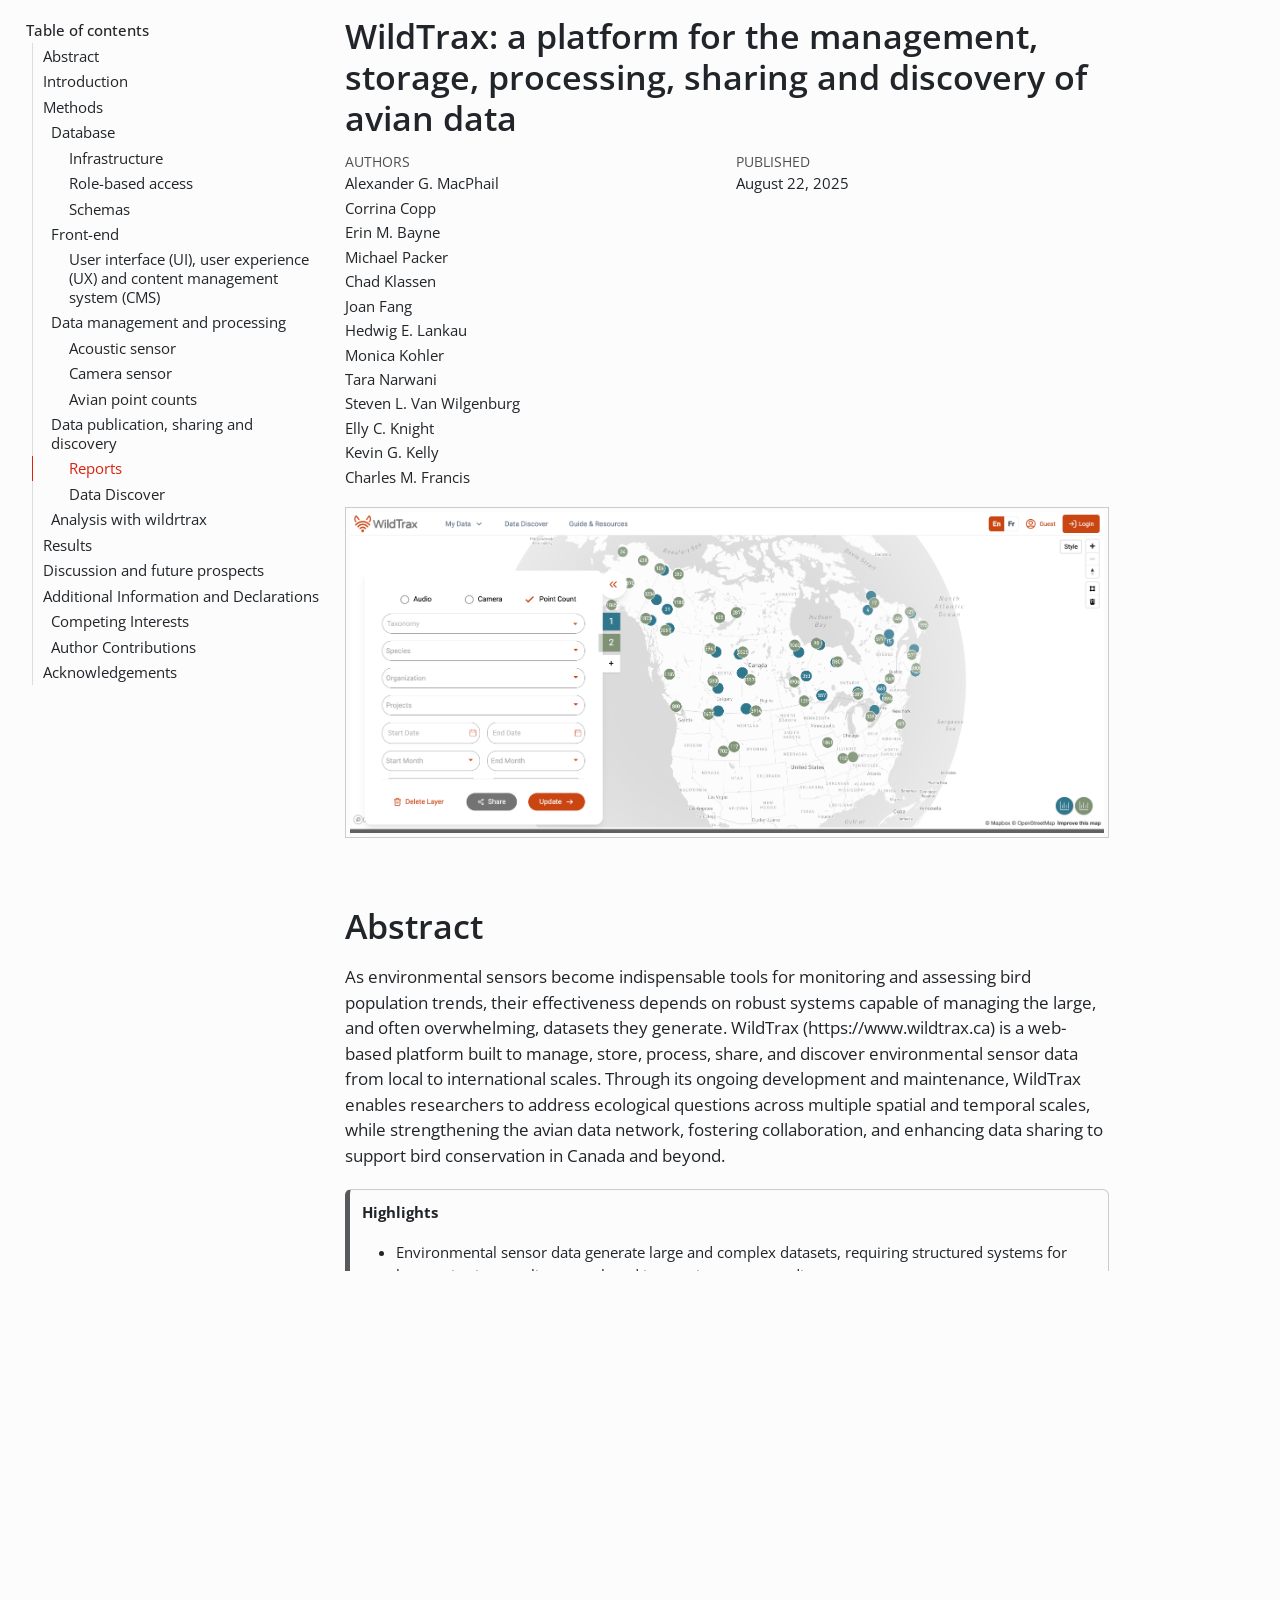
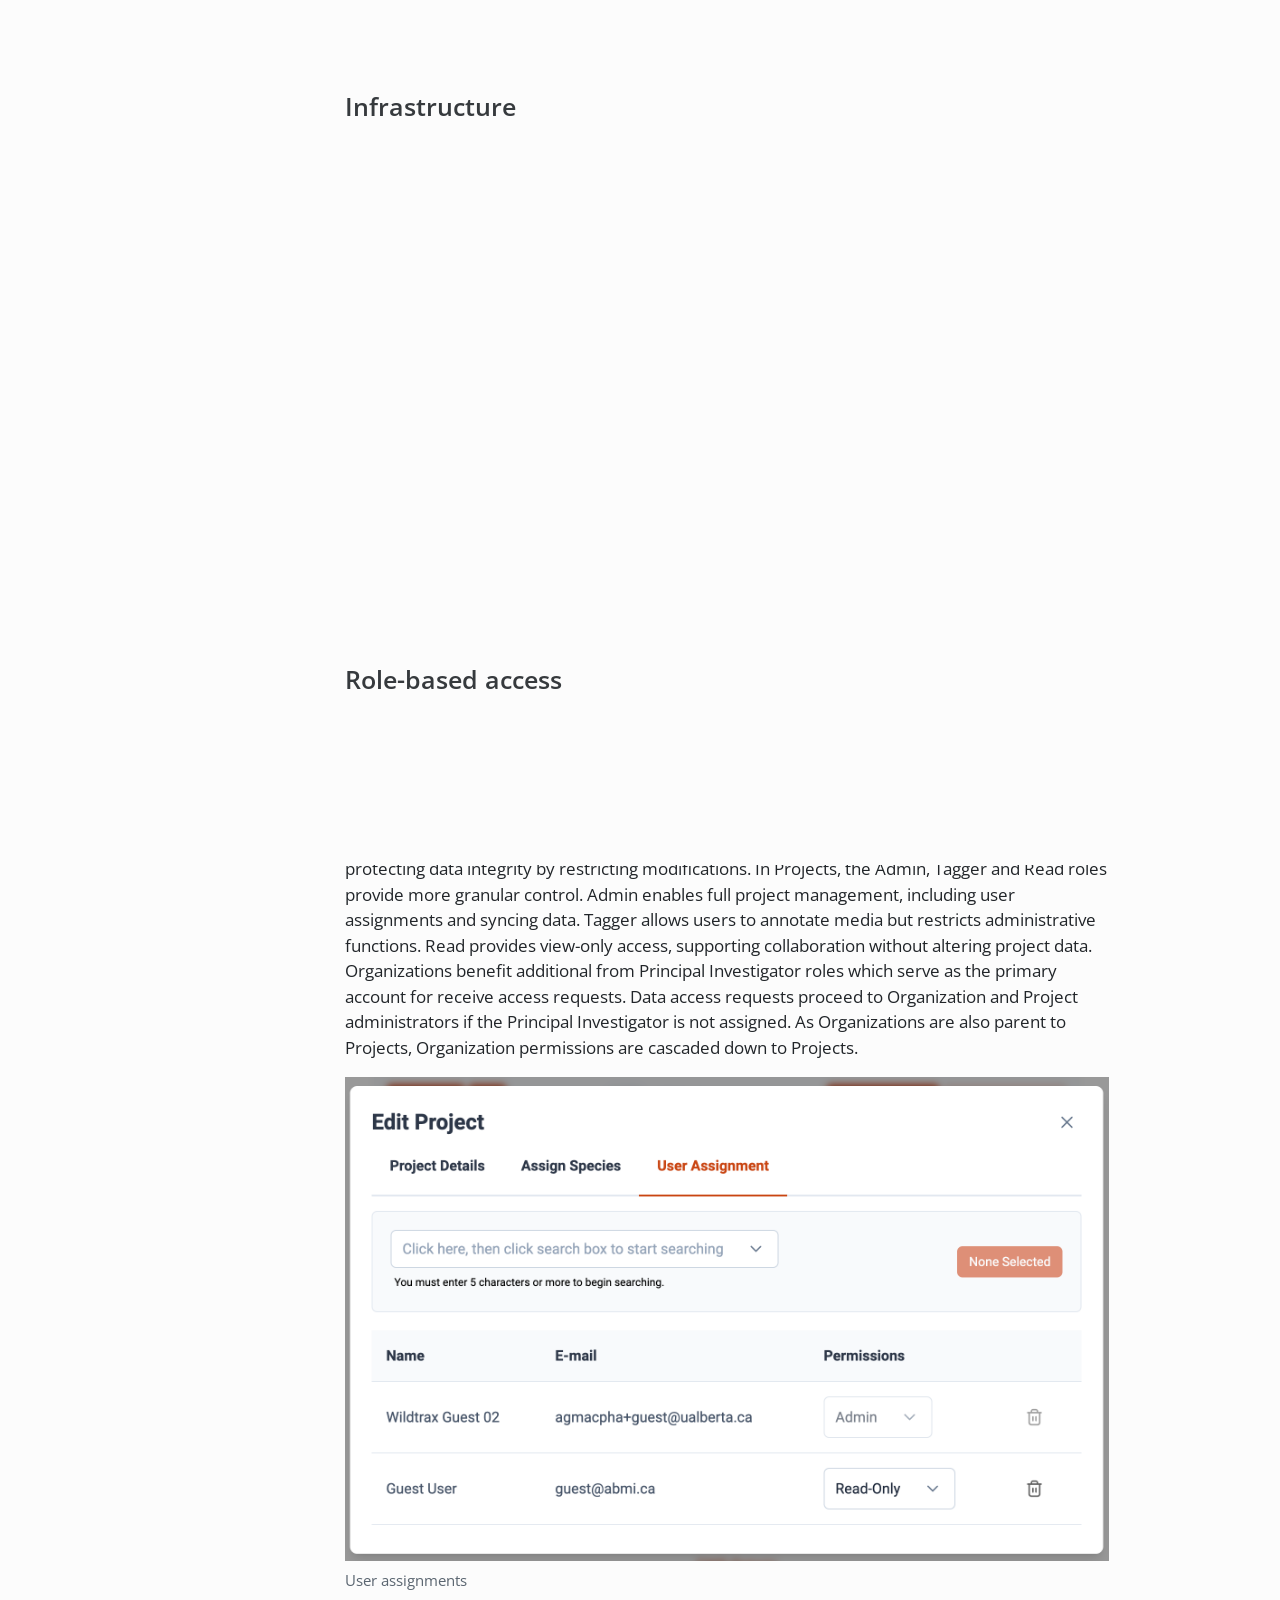
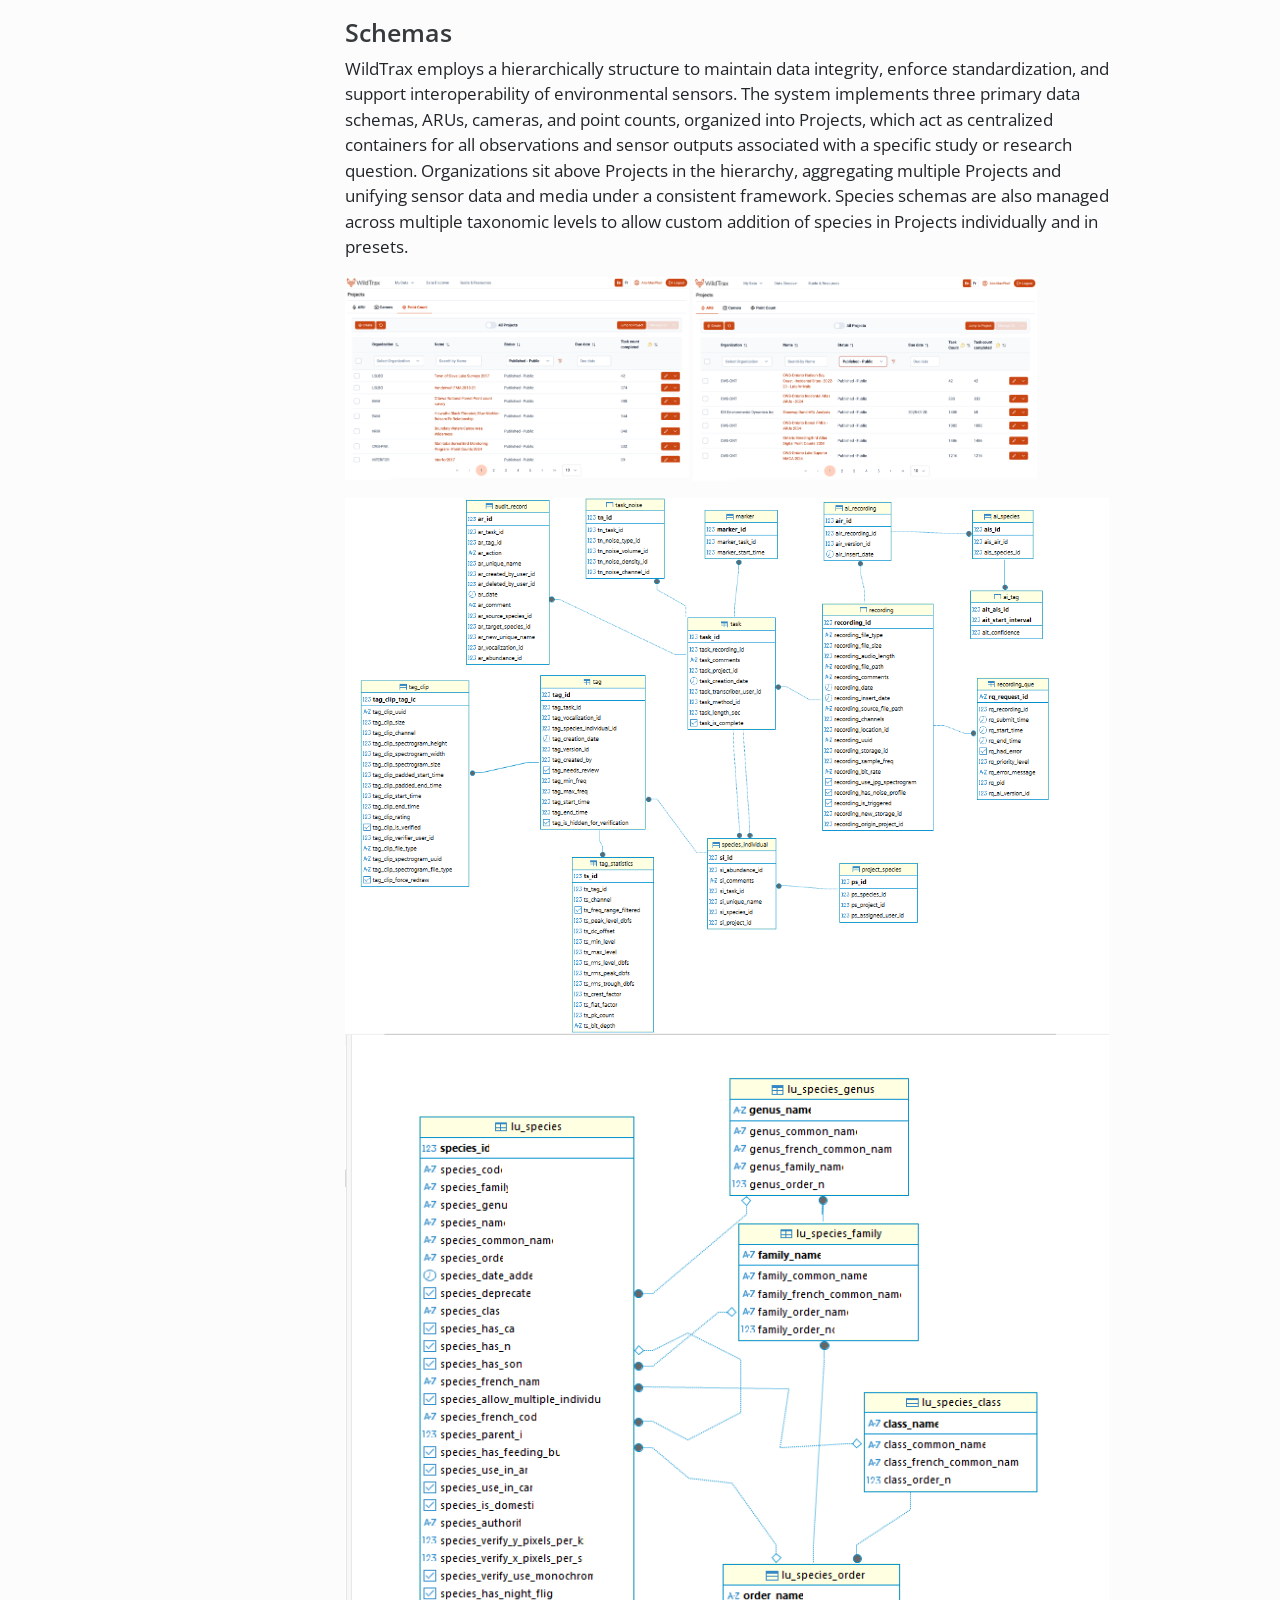
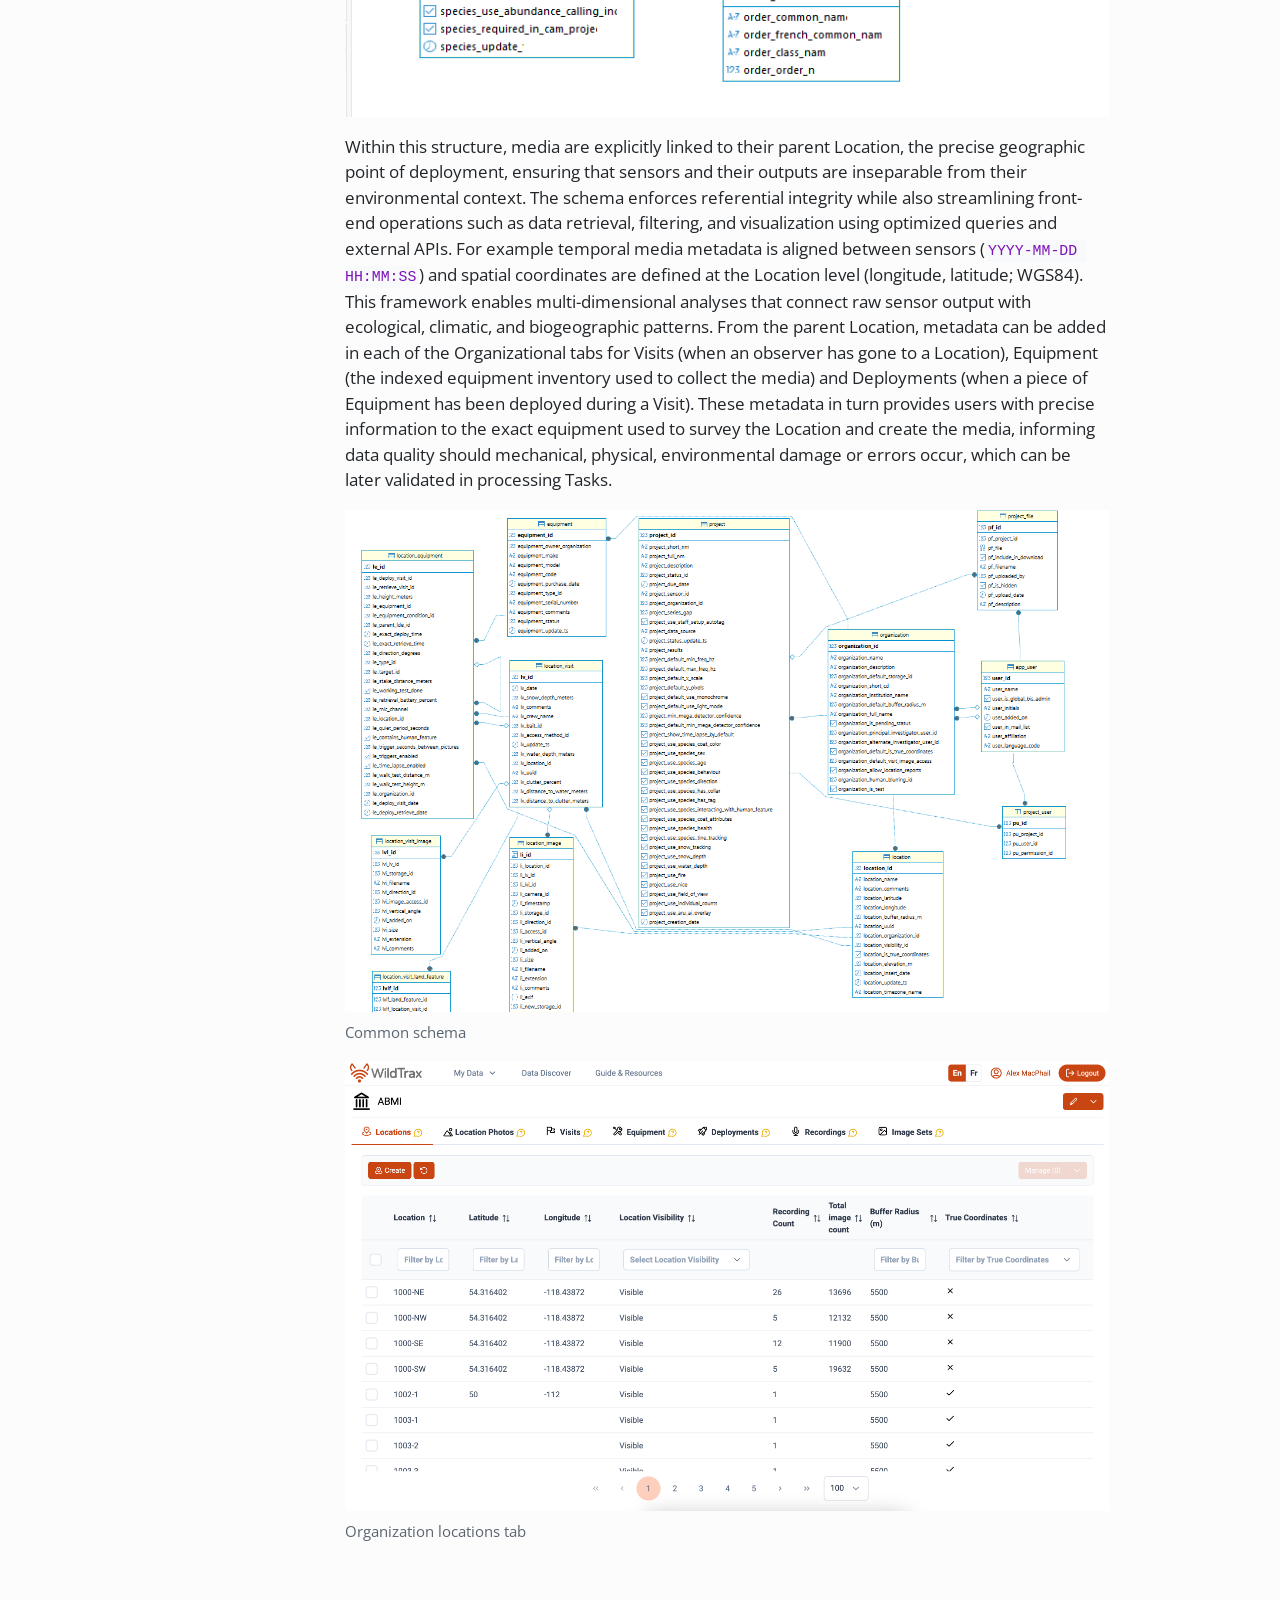
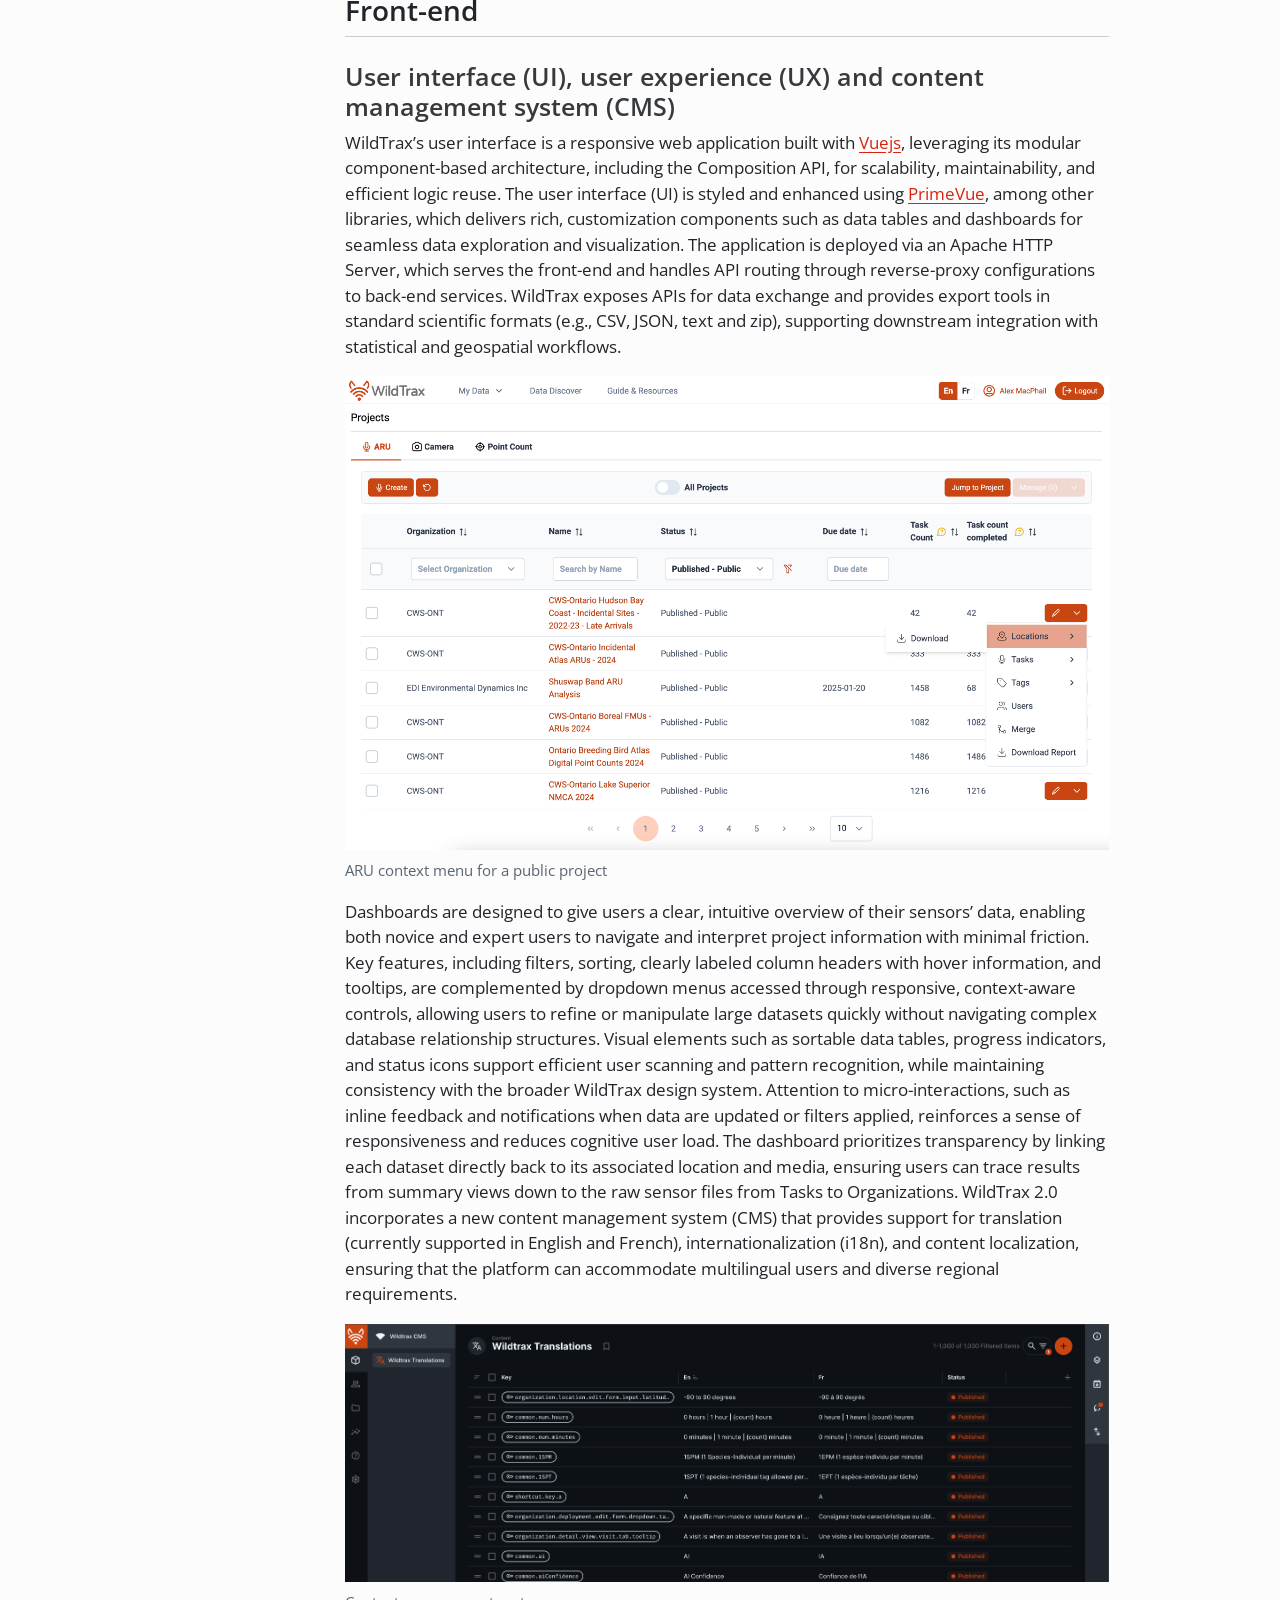
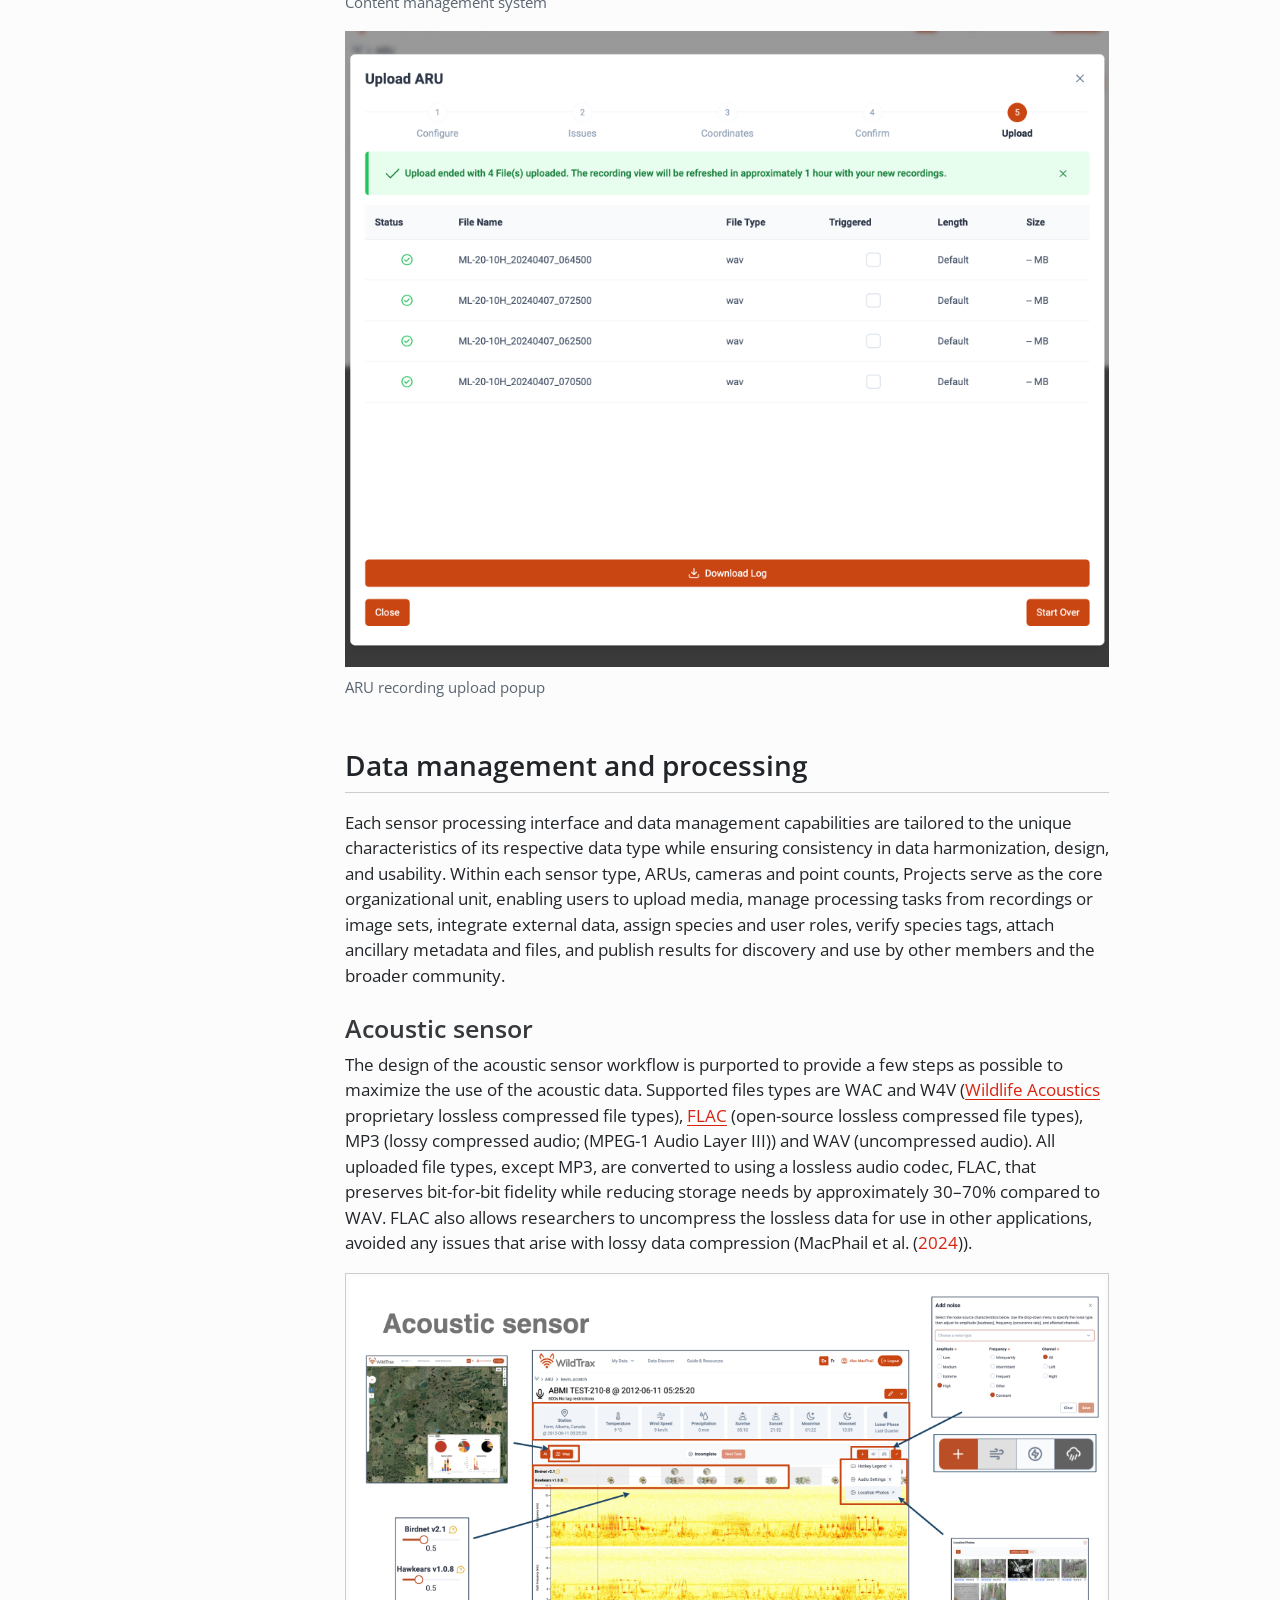
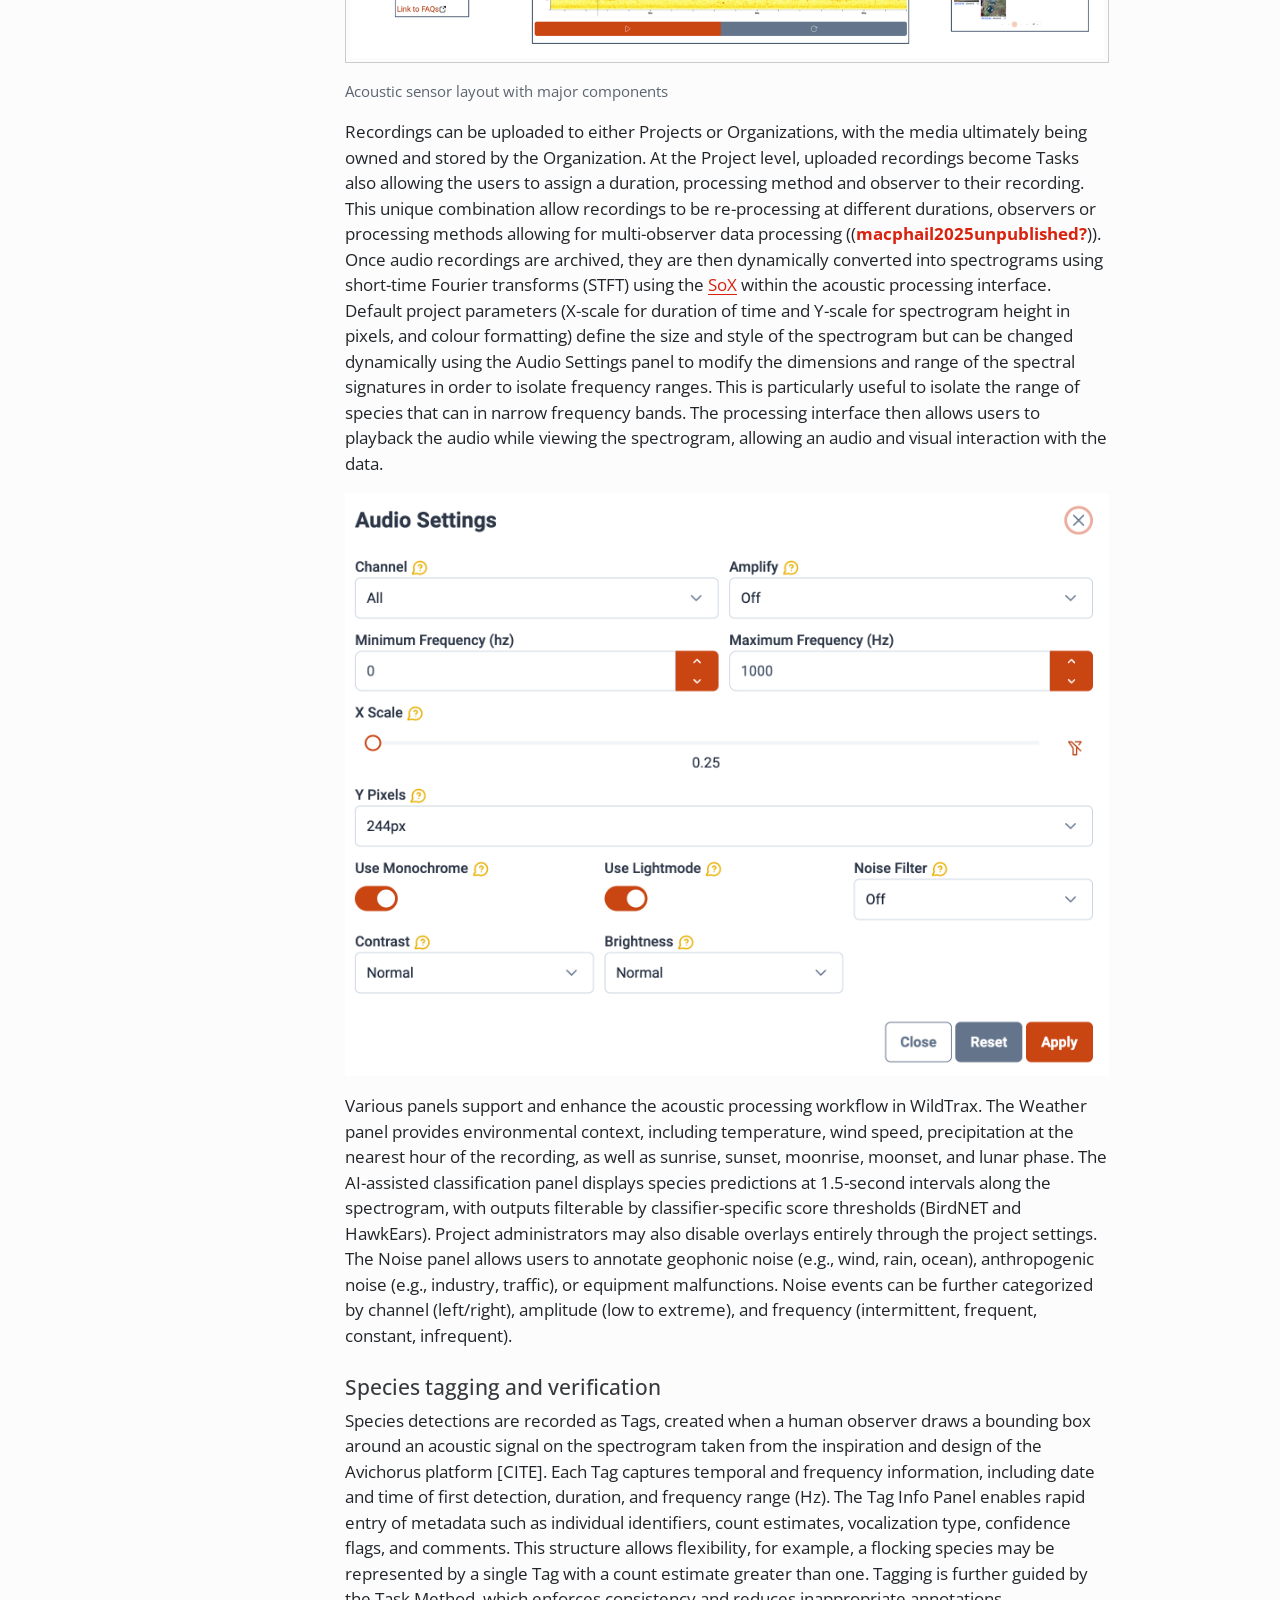
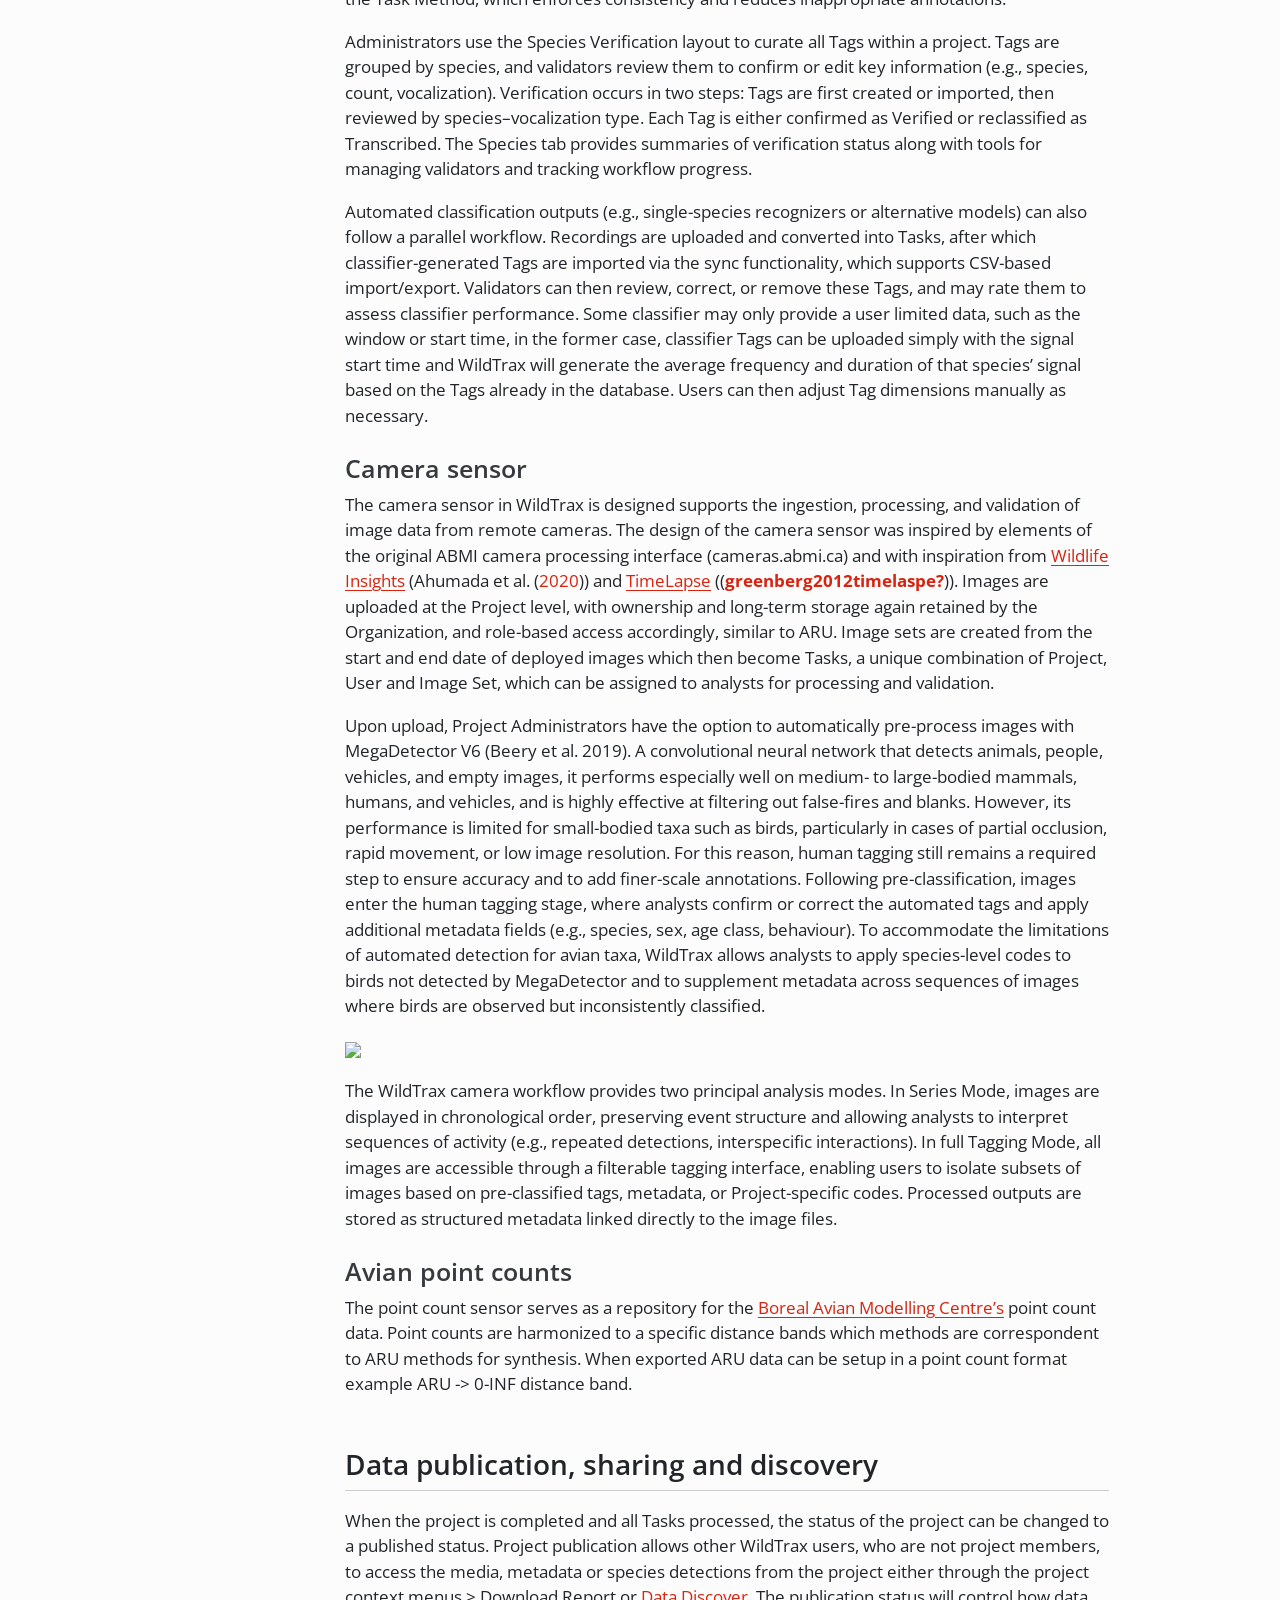
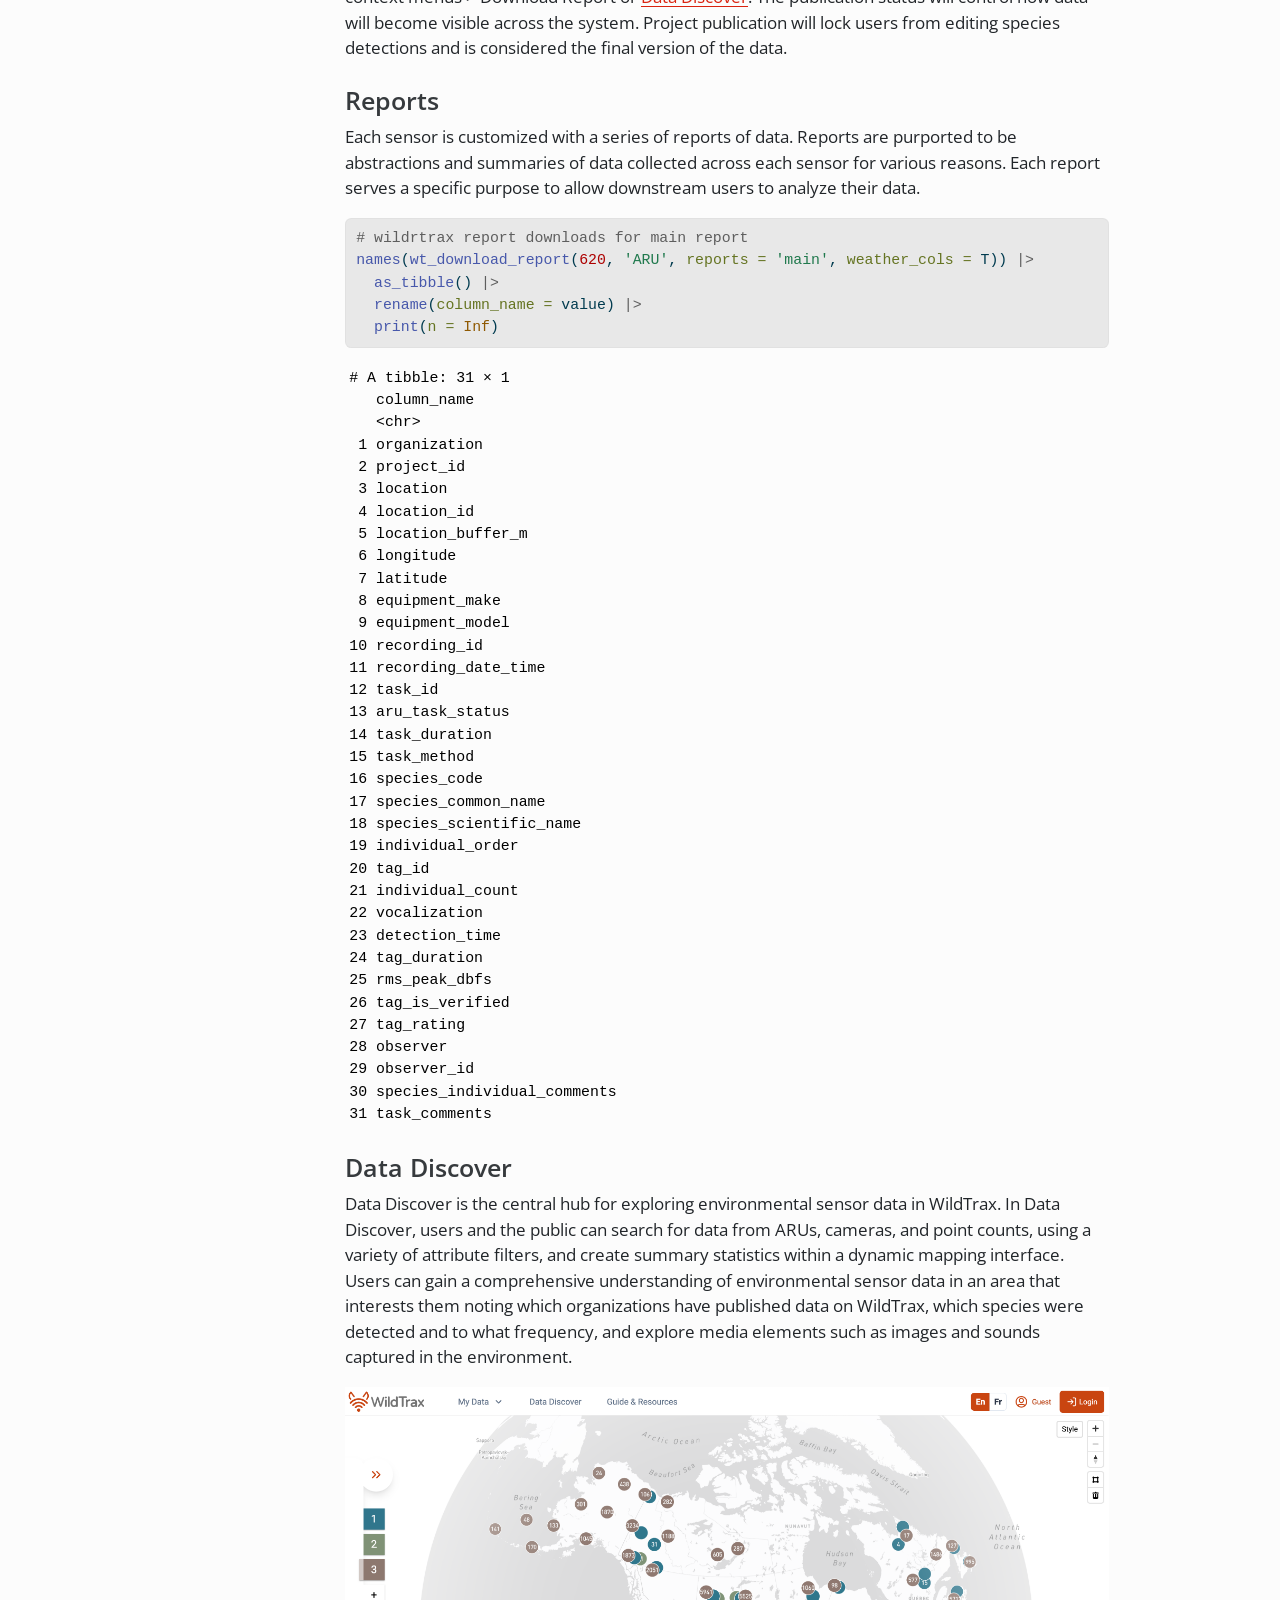
==== commit 89e6a719: "fresh render. wait to merge full results/analysis" ====
--- a/wildtrax-ace-eco.html
+++ b/wildtrax-ace-eco.html
@@ -6,7 +6,7 @@
 
 <meta name="viewport" content="width=device-width, initial-scale=1.0, user-scalable=yes">
 
-<meta name="dcterms.date" content="2025-08-18">
+<meta name="dcterms.date" content="2025-08-22">
 
 <title>WildTrax: a platform for the management, storage, processing, sharing and discovery of avian data</title>
 <style>
@@ -20,6 +20,40 @@
   width: 0.8em;
   margin: 0 0.8em 0.2em -1em; /* quarto-specific, see https://github.com/quarto-dev/quarto-cli/issues/4556 */ 
   vertical-align: middle;
+}
+/* CSS for syntax highlighting */
+pre > code.sourceCode { white-space: pre; position: relative; }
+pre > code.sourceCode > span { line-height: 1.25; }
+pre > code.sourceCode > span:empty { height: 1.2em; }
+.sourceCode { overflow: visible; }
+code.sourceCode > span { color: inherit; text-decoration: inherit; }
+div.sourceCode { margin: 1em 0; }
+pre.sourceCode { margin: 0; }
+@media screen {
+div.sourceCode { overflow: auto; }
+}
+@media print {
+pre > code.sourceCode { white-space: pre-wrap; }
+pre > code.sourceCode > span { display: inline-block; text-indent: -5em; padding-left: 5em; }
+}
+pre.numberSource code
+  { counter-reset: source-line 0; }
+pre.numberSource code > span
+  { position: relative; left: -4em; counter-increment: source-line; }
+pre.numberSource code > span > a:first-child::before
+  { content: counter(source-line);
+    position: relative; left: -1em; text-align: right; vertical-align: baseline;
+    border: none; display: inline-block;
+    -webkit-touch-callout: none; -webkit-user-select: none;
+    -khtml-user-select: none; -moz-user-select: none;
+    -ms-user-select: none; user-select: none;
+    padding: 0 4px; width: 4em;
+  }
+pre.numberSource { margin-left: 3em;  padding-left: 4px; }
+div.sourceCode
+  {   }
+@media screen {
+pre > code.sourceCode > span > a:first-child::before { text-decoration: underline; }
 }
 /* CSS for citations */
 div.csl-bib-body { }
@@ -70,17 +104,13 @@
    
   <ul>
   <li><a href="#abstract" id="toc-abstract" class="nav-link active" data-scroll-target="#abstract">Abstract</a></li>
-  <li><a href="#introduction" id="toc-introduction" class="nav-link" data-scroll-target="#introduction">Introduction</a>
-  <ul class="collapse">
-  <li><a href="#birds-as-ecological-indicators" id="toc-birds-as-ecological-indicators" class="nav-link" data-scroll-target="#birds-as-ecological-indicators">Birds as ecological indicators</a></li>
-  <li><a href="#environmental-sensors-and-big-data" id="toc-environmental-sensors-and-big-data" class="nav-link" data-scroll-target="#environmental-sensors-and-big-data">Environmental sensors and big data</a></li>
-  <li><a href="#open-avian-data" id="toc-open-avian-data" class="nav-link" data-scroll-target="#open-avian-data">Open avian data</a></li>
-  </ul></li>
+  <li><a href="#introduction" id="toc-introduction" class="nav-link" data-scroll-target="#introduction">Introduction</a></li>
   <li><a href="#methods" id="toc-methods" class="nav-link" data-scroll-target="#methods">Methods</a>
   <ul class="collapse">
   <li><a href="#database" id="toc-database" class="nav-link" data-scroll-target="#database">Database</a>
   <ul class="collapse">
   <li><a href="#infrastructure" id="toc-infrastructure" class="nav-link" data-scroll-target="#infrastructure">Infrastructure</a></li>
+  <li><a href="#role-based-access" id="toc-role-based-access" class="nav-link" data-scroll-target="#role-based-access">Role-based access</a></li>
   <li><a href="#schemas" id="toc-schemas" class="nav-link" data-scroll-target="#schemas">Schemas</a></li>
   </ul></li>
   <li><a href="#front-end" id="toc-front-end" class="nav-link" data-scroll-target="#front-end">Front-end</a>
@@ -93,13 +123,15 @@
   <li><a href="#camera-sensor" id="toc-camera-sensor" class="nav-link" data-scroll-target="#camera-sensor">Camera sensor</a></li>
   <li><a href="#avian-point-counts" id="toc-avian-point-counts" class="nav-link" data-scroll-target="#avian-point-counts">Avian point counts</a></li>
   </ul></li>
-  <li><a href="#data-publication-sharing-and-discovery" id="toc-data-publication-sharing-and-discovery" class="nav-link" data-scroll-target="#data-publication-sharing-and-discovery">Data publication, sharing and discovery</a></li>
+  <li><a href="#data-publication-sharing-and-discovery" id="toc-data-publication-sharing-and-discovery" class="nav-link" data-scroll-target="#data-publication-sharing-and-discovery">Data publication, sharing and discovery</a>
+  <ul class="collapse">
+  <li><a href="#reports" id="toc-reports" class="nav-link" data-scroll-target="#reports">Reports</a></li>
+  <li><a href="#data-discover" id="toc-data-discover" class="nav-link" data-scroll-target="#data-discover">Data Discover</a></li>
   </ul></li>
-  <li><a href="#results" id="toc-results" class="nav-link" data-scroll-target="#results">Results</a>
-  <ul class="collapse">
-  <li><a href="#growth-and-community" id="toc-growth-and-community" class="nav-link" data-scroll-target="#growth-and-community">Growth and community</a></li>
+  <li><a href="#analysis-with-wildrtrax" id="toc-analysis-with-wildrtrax" class="nav-link" data-scroll-target="#analysis-with-wildrtrax">Analysis with wildrtrax</a></li>
   </ul></li>
-  <li><a href="#discussion" id="toc-discussion" class="nav-link" data-scroll-target="#discussion">Discussion</a></li>
+  <li><a href="#results" id="toc-results" class="nav-link" data-scroll-target="#results">Results</a></li>
+  <li><a href="#discussion-and-future-prospects" id="toc-discussion-and-future-prospects" class="nav-link" data-scroll-target="#discussion-and-future-prospects">Discussion and future prospects</a></li>
   <li><a href="#additional-information-and-declarations" id="toc-additional-information-and-declarations" class="nav-link" data-scroll-target="#additional-information-and-declarations">Additional Information and Declarations</a>
   <ul class="collapse">
   <li><a href="#competing-interests" id="toc-competing-interests" class="nav-link" data-scroll-target="#competing-interests">Competing Interests</a></li>
@@ -111,7 +143,7 @@
 </div>
 <div id="quarto-margin-sidebar" class="sidebar margin-sidebar zindex-bottom">
 </div>
-<main class="content" id="quarto-document-content">
+<main class="content page-columns page-full" id="quarto-document-content">
 
 <header id="title-block-header" class="quarto-title-block default">
 <div class="quarto-title">
@@ -130,13 +162,13 @@
              <p>Erin M. Bayne </p>
              <p>Michael Packer </p>
              <p>Chad Klassen </p>
-             <p>Elly C. Knight </p>
-             <p>Steven L. Van Wilgenburg </p>
-             <p>Kevin G. Kelly </p>
              <p>Joan Fang </p>
+             <p>Hedwig E. Lankau </p>
              <p>Monica Kohler </p>
              <p>Tara Narwani </p>
-             <p>Hedwig E. Lankau </p>
+             <p>Steven L. Van Wilgenburg </p>
+             <p>Elly C. Knight </p>
+             <p>Kevin G. Kelly </p>
              <p>Charles M. Francis </p>
           </div>
   </div>
@@ -144,7 +176,7 @@
     <div>
     <div class="quarto-title-meta-heading">Published</div>
     <div class="quarto-title-meta-contents">
-      <p class="date">August 18, 2025</p>
+      <p class="date">August 22, 2025</p>
     </div>
   </div>
   
@@ -163,7 +195,7 @@
 </div>
 <section id="abstract" class="level1">
 <h1>Abstract</h1>
-<p>As environmental sensors become essential tools for monitoring and assessing bird population trends, their effective use relies on robust systems to manage the large, and sometimes overwhelming, datasets they generate. WildTrax (https://www.wildtrax.ca) is a web-based platform designed to manage, store, process, share, and discover environmental sensor data across local to international extents. By creating, developing and mainting this software, WildTrax enables researchers to address ecological questions at multiple spatial and temporal scales through novel analytical approaches, strengthening the avian data network, fostering collaboration, and enhancing data sharing to support bird conservation across Canada and beyond.</p>
+<p>As environmental sensors become indispensable tools for monitoring and assessing bird population trends, their effectiveness depends on robust systems capable of managing the large, and often overwhelming, datasets they generate. WildTrax (https://www.wildtrax.ca) is a web-based platform built to manage, store, process, share, and discover environmental sensor data from local to international scales. Through its ongoing development and maintenance, WildTrax enables researchers to address ecological questions across multiple spatial and temporal scales, while strengthening the avian data network, fostering collaboration, and enhancing data sharing to support bird conservation in Canada and beyond.</p>
 <div class="callout callout-style-simple callout-none no-icon">
 <div class="callout-body d-flex">
 <div class="callout-icon-container">
@@ -194,109 +226,214 @@
 </section>
 <section id="introduction" class="level1">
 <h1>Introduction</h1>
-<section id="birds-as-ecological-indicators" class="level2">
-<h2 class="anchored" data-anchor-id="birds-as-ecological-indicators">Birds as ecological indicators</h2>
 <p>Birds have long been recognized as ecological indicators (<span class="citation" data-cites="temple1989bird">Temple and Wiens (<a href="#ref-temple1989bird" role="doc-biblioref">1989</a>)</span>, <span class="citation" data-cites="bibby1999making">Bibby (<a href="#ref-bibby1999making" role="doc-biblioref">1999</a>)</span>, <span class="citation" data-cites="canterbury2000bird">Canterbury et al. (<a href="#ref-canterbury2000bird" role="doc-biblioref">2000</a>)</span>, <span class="citation" data-cites="gregory2003using">Gregory et al. (<a href="#ref-gregory2003using" role="doc-biblioref">2003</a>)</span>, <span class="citation" data-cites="mekonen2017birds">Mekonen (<a href="#ref-mekonen2017birds" role="doc-biblioref">2017</a>)</span>) due to their sensitivity to environmental changes (<span class="citation" data-cites="furness2013birds">Furness and Greenwood (<a href="#ref-furness2013birds" role="doc-biblioref">2013</a>)</span>), broad distribution across ecosystems (<span class="citation" data-cites="orme2006global">Orme et al. (<a href="#ref-orme2006global" role="doc-biblioref">2006</a>)</span>, <span class="citation" data-cites="jetz2012global">Jetz et al. (<a href="#ref-jetz2012global" role="doc-biblioref">2012</a>)</span>, <span class="citation" data-cites="aide2013real">Aide et al. (<a href="#ref-aide2013real" role="doc-biblioref">2013</a>)</span>, <span class="citation" data-cites="lepage2014avibase">Lepage, Vaidya, and Guralnick (<a href="#ref-lepage2014avibase" role="doc-biblioref">2014</a>)</span>), and measurable population dynamics (<span class="citation" data-cites="reif2013long">Reif (<a href="#ref-reif2013long" role="doc-biblioref">2013</a>)</span>). They can signal shifts in ecosystem health (<span class="citation" data-cites="zakaria2005comparison">Zakaria, Leong, and Yusuf (<a href="#ref-zakaria2005comparison" role="doc-biblioref">2005</a>)</span>, <span class="citation" data-cites="newman2007aquatic">Newman et al. (<a href="#ref-newman2007aquatic" role="doc-biblioref">2007</a>)</span>, <span class="citation" data-cites="smits2013avian">Smits and Fernie (<a href="#ref-smits2013avian" role="doc-biblioref">2013</a>)</span>) and function (<span class="citation" data-cites="sekercioglu2012bird">Sekercioglu (<a href="#ref-sekercioglu2012bird" role="doc-biblioref">2012</a>)</span>, <span class="citation" data-cites="sitters2016bird">Sitters et al. (<a href="#ref-sitters2016bird" role="doc-biblioref">2016</a>)</span>, <span class="citation" data-cites="morante2017appraisal">Morante-Filho and Faria (<a href="#ref-morante2017appraisal" role="doc-biblioref">2017</a>)</span>), providing integral metrics (<span class="citation" data-cites="stanton2016flexible">Stanton et al. (<a href="#ref-stanton2016flexible" role="doc-biblioref">2016</a>)</span>, <span class="citation" data-cites="michel2020metrics">Michel et al. (<a href="#ref-michel2020metrics" role="doc-biblioref">2020</a>)</span>) for conservation and management. Birds are also valuable indicators because they occupy diverse niches, have well-studied life histories, and often correlate with the health of other taxa (<span class="citation" data-cites="fleishman2005using">Fleishman et al. (<a href="#ref-fleishman2005using" role="doc-biblioref">2005</a>)</span>). Their utility spans ecosystem monitoring, habitat quality assessment, and gauging the impact of environmental stressors such as land use change, climate change (<span class="citation" data-cites="jiguet2007climate">Jiguet et al. (<a href="#ref-jiguet2007climate" role="doc-biblioref">2007</a>)</span>), and pollution (<span class="citation" data-cites="niemi1997critical">Niemi et al. (<a href="#ref-niemi1997critical" role="doc-biblioref">1997</a>)</span>, <span class="citation" data-cites="mekonen2017birds">Mekonen (<a href="#ref-mekonen2017birds" role="doc-biblioref">2017</a>)</span>). Advances in statistical modelling now allow for better integration of uncertainty, phylogenetic relationships, and temporal autocorrelation, enhancing the reliability of bird-based indicators (<span class="citation" data-cites="fraixedas2020state">Fraixedas et al. (<a href="#ref-fraixedas2020state" role="doc-biblioref">2020</a>)</span>). However, there remains challenges in their application as indicators, including spatial, seasonal, and habitat biases, as well as insufficient consideration of statistical uncertainty and temporal autocorrelation in multi-species bird indicators (<span class="citation" data-cites="gregory2003using">Gregory et al. (<a href="#ref-gregory2003using" role="doc-biblioref">2003</a>)</span>, <span class="citation" data-cites="fraixedas2020state">Fraixedas et al. (<a href="#ref-fraixedas2020state" role="doc-biblioref">2020</a>)</span>).</p>
-</section>
-<section id="environmental-sensors-and-big-data" class="level2">
-<h2 class="anchored" data-anchor-id="environmental-sensors-and-big-data">Environmental sensors and big data</h2>
 <p>Environmental sensors, such as autonomous recording units (ARUs) and remote camera traps, are reshaping avian monitoring by providing continuous, high-resolution, and large-scale data collection (<span class="citation" data-cites="hobson2002acoustic">Hobson et al. (<a href="#ref-hobson2002acoustic" role="doc-biblioref">2002</a>)</span>, <span class="citation" data-cites="shonfield2017autonomous">Shonfield and Bayne (<a href="#ref-shonfield2017autonomous" role="doc-biblioref">2017</a>)</span>, <span class="citation" data-cites="pollet2025technological">Pollet et al. (<a href="#ref-pollet2025technological" role="doc-biblioref">2025</a>)</span>). The adoption of ARUs has allowed single-visit human surveys to be supplemented or replaced with archived acoustic recordings, enabling “big data” approaches that integrate multiple datasets for broader ecological inference (<span class="citation" data-cites="hampton2013big">Hampton et al. (<a href="#ref-hampton2013big" role="doc-biblioref">2013</a>)</span>; <span class="citation" data-cites="farley2018situating">Farley et al. (<a href="#ref-farley2018situating" role="doc-biblioref">2018</a>)</span>; <span class="citation" data-cites="shin2015ecological">Shin and Choi (<a href="#ref-shin2015ecological" role="doc-biblioref">2015</a>)</span>; <span class="citation" data-cites="nathan2022big">Nathan et al. (<a href="#ref-nathan2022big" role="doc-biblioref">2022</a>)</span>; <span class="citation" data-cites="peters2014harnessing">Peters et al. (<a href="#ref-peters2014harnessing" role="doc-biblioref">2014</a>)</span>; <span class="citation" data-cites="hallgren2016biodiversity">Hallgren et al. (<a href="#ref-hallgren2016biodiversity" role="doc-biblioref">2016</a>)</span>) while still being statistical harmonized across methodologies (<span class="citation" data-cites="solymos2013calibrating">Sólymos et al. (<a href="#ref-solymos2013calibrating" role="doc-biblioref">2013</a>)</span>) with detectability rates depend on factors such as distance from the ARU, frequency range, and habitat structure (<span class="citation" data-cites="yip2017experimentally">Yip et al. (<a href="#ref-yip2017experimentally" role="doc-biblioref">2017</a>)</span>). Remote camera traps have likewise become valuable tools for avian research, particularly for documenting nesting behavior, predation events, and species presence in otherwise inaccessible habitats (<span class="citation" data-cites="bolton2007remote">Bolton et al. (<a href="#ref-bolton2007remote" role="doc-biblioref">2007</a>)</span>; <span class="citation" data-cites="randler2018distance">Randler and Kalb (<a href="#ref-randler2018distance" role="doc-biblioref">2018</a>)</span>; <span class="citation" data-cites="o2008picture">O’Brien and Kinnaird (<a href="#ref-o2008picture" role="doc-biblioref">2008</a>)</span>). When deployed alongside ARUs, cameras provide complementary visual evidence that strengthens ecological inference, highlighting the advantages of multimodal sensor programs (<span class="citation" data-cites="buxton2018pairing">Buxton et al. (<a href="#ref-buxton2018pairing" role="doc-biblioref">2018</a>)</span>; <span class="citation" data-cites="garland2020acoustic">Garland et al. (<a href="#ref-garland2020acoustic" role="doc-biblioref">2020</a>)</span>). Both sensors generate large ecological media datasets, often characterized as ‘big data’ due to their volume, variety (e.g., different file types), veracity (uncertainty in data quality such as noise or misclassification), and velocity (rate of accumulation or acquistion, <span class="citation" data-cites="hampton2013big">Hampton et al. (<a href="#ref-hampton2013big" role="doc-biblioref">2013</a>)</span>; <span class="citation" data-cites="farley2018situating">Farley et al. (<a href="#ref-farley2018situating" role="doc-biblioref">2018</a>)</span>). Centralized software platforms facilitate standardization, integration, and sharing of these data, enabling interdisciplinary collaboration and advancing biodiversity research, and helping to reduce bias (<span class="citation" data-cites="peters2014harnessing">Peters et al. (<a href="#ref-peters2014harnessing" role="doc-biblioref">2014</a>)</span>). Notably, machine learning is being combined with ecological models to meet computational demands, positioning sensors and big data systems to link raw ecological observations with actionable conservation strategies and sustainability goals (<span class="citation" data-cites="nathan2022big">Nathan et al. (<a href="#ref-nathan2022big" role="doc-biblioref">2022</a>)</span>) and minimizing data waste (<span class="citation" data-cites="binley2023minimizing">Binley et al. (<a href="#ref-binley2023minimizing" role="doc-biblioref">2023</a>)</span>).</p>
-</section>
-<section id="open-avian-data" class="level2">
-<h2 class="anchored" data-anchor-id="open-avian-data">Open avian data</h2>
 <p>To maximize their utility in an open framework, biodiversity data must align with FAIR principles: findable, accessible, interoperable, and reusable (<span class="citation" data-cites="kush2020fair">Kush et al. (<a href="#ref-kush2020fair" role="doc-biblioref">2020</a>)</span>). However, challenges persist around data quality, equitable access, and long-term preservation, highlighting the importance of strong and lasting socio-technical frameworks (<span class="citation" data-cites="shin2015ecological">Shin and Choi (<a href="#ref-shin2015ecological" role="doc-biblioref">2015</a>)</span>). Software platforms that implement these principles and harmonize diverse datasets while maintaining consistency, equity, and quality can unlock advanced species- and community-level analyses, ultimately transforming raw observations into actionable insights for conservation and policy (<span class="citation" data-cites="stephenson2020inventory">Stephenson and Stengel (<a href="#ref-stephenson2020inventory" role="doc-biblioref">2020</a>)</span>; <span class="citation" data-cites="fox2017generating">Fox et al. (<a href="#ref-fox2017generating" role="doc-biblioref">2017</a>)</span>). By overcoming limitations of traditional methods and promoting open data-sharing, such platforms enhance understanding of ecological trends (<span class="citation" data-cites="buxton2021key">Buxton et al. (<a href="#ref-buxton2021key" role="doc-biblioref">2021</a>)</span>) and foster collaboration among stakeholders, aligning priorities across regional to global scales (<span class="citation" data-cites="kartez2008information">Kartez and Casto (<a href="#ref-kartez2008information" role="doc-biblioref">2008</a>)</span>). Here we introduce WildTrax, a platform for storing, managing, processing, sharing, and discovering avian environmental sensor data. This paper describes version 2.0 of WildTrax, corresponding with its 2025 release.</p>
 </section>
-</section>
-<section id="methods" class="level1">
+<section id="methods" class="level1 page-columns page-full">
 <h1>Methods</h1>
 <section id="database" class="level2">
 <h2 class="anchored" data-anchor-id="database">Database</h2>
 <section id="infrastructure" class="level3">
 <h3 class="anchored" data-anchor-id="infrastructure">Infrastructure</h3>
-<p>WildTrax uses PostgreSQL, a free and open-source relational database management system (RDBMS). PostgreSQL is well-suited for managing complex biodiversity datasets and rich metadata that accompanies ARU and remote camera data, offering optimized querying, relational structure, and robust storage capabilities (<span class="citation" data-cites="douglas2003postgresql">Douglas and Douglas (<a href="#ref-douglas2003postgresql" role="doc-biblioref">2003</a>)</span>; <span class="citation" data-cites="zhang2009efficiently">Zhang, Gertz, and Gruenwald (<a href="#ref-zhang2009efficiently" role="doc-biblioref">2009</a>)</span>; <span class="citation" data-cites="kim2021ecobank">Kim et al. (<a href="#ref-kim2021ecobank" role="doc-biblioref">2021</a>)</span>). The application infrastructure runs on a virtualized server environment configured for dedicated applications. This architecture supports both daily user interactions and more computationally intensive batch tasks, such as uploading large volumes of audio and image files or running artificial intelligence models for species recognition. To ensure reliability and performance at scale, the system employs load balancing and redundancy measures, enabling near-continuous availability for a large and growing user base. The production server is hosted at the University of Alberta (Edmonton, Canada), with optional long-term storage services available both at the University of Alberta server or through Amazon Web Services (AWS) with nodes available in Montreal and Oregon. Archival off-site storage uses <a href="https://aws.amazon.com/s3/storage-classes/glacier/">AWS Deep Glacier</a> providing a recommended 3-2-1 data backup policy (<span class="citation" data-cites="perkel2019ways">Perkel (<a href="#ref-perkel2019ways" role="doc-biblioref">2019</a>)</span>). To optimize performance, a local M.2 drive paired with a CPU significantly reduces I/O bottlenecks, enabling data read / write speeds multiple times faster than traditional SSD NAS configurations. In practice, these enhancements improve query response times and batch processing speeds, while the upgraded CPU delivers smoother responsiveness and improved multitasking during high-demand operations. Media files are meticulously indexed and linked to the stored media depending on the storage location an Organization chooses.</p>
+<p>WildTrax uses PostgreSQL, a free and open-source relational database management system (RDBMS). PostgreSQL is well-suited for managing complex biodiversity datasets and rich metadata that accompanies ARU and remote camera data, offering optimized querying, relational structure, and robust storage capabilities (<span class="citation" data-cites="douglas2003postgresql">Douglas and Douglas (<a href="#ref-douglas2003postgresql" role="doc-biblioref">2003</a>)</span>; <span class="citation" data-cites="zhang2009efficiently">Zhang, Gertz, and Gruenwald (<a href="#ref-zhang2009efficiently" role="doc-biblioref">2009</a>)</span>; <span class="citation" data-cites="kim2021ecobank">Kim et al. (<a href="#ref-kim2021ecobank" role="doc-biblioref">2021</a>)</span>). The application infrastructure runs on a virtualized server environment configured for dedicated applications. This architecture supports both daily user interactions and more computationally intensive batch tasks, such as uploading large volumes of audio and image files or running artificial intelligence classifiers for species recognition or object detection. To ensure reliability and performance at scale, the system employs load balancing and redundancy measures, enabling near-continuous availability for a large and growing user base. The production server is hosted at the University of Alberta (Edmonton, Canada), with optional long-term storage services available both at the University of Alberta server or through Amazon Web Services (AWS) with nodes available in Calgary, Alberta, Canada; Montreal, Quebec, Canada; and Oregon. Off-site storage uses <a href="https://aws.amazon.com/s3/storage-classes/glacier/">AWS Deep Glacier</a> providing a recommended 3-2-1 data backup policy (<span class="citation" data-cites="perkel2019ways">Perkel (<a href="#ref-perkel2019ways" role="doc-biblioref">2019</a>)</span>). To optimize performance, a local M.2 drive paired with a CPU significantly reduces I/O bottlenecks, enabling data read / write speeds multiple times faster than traditional SSD NAS configurations. In practice, these enhancements improve query response times and batch processing speeds, while the upgraded CPU delivers smoother responsiveness and improved multitasking during high-demand operations. Media files are indexed and linked to the storage location option an Organization chooses.</p>
+</section>
+<section id="role-based-access" class="level3">
+<h3 class="anchored" data-anchor-id="role-based-access">Role-based access</h3>
+<p>WildTrax uses <a href="https://auth0.com/">Auth0</a> for role-based access control (RBAC) system with authentication and authorization enforcing secure login and token-based verification. Data membership and access is based on the principle of least privilege, balancing security, collaboration, and workflow efficiency through access requests or data publication. Permissions are managed at both the Organizational and Project levels. In Organizations, users may be assigned either the Admin or Read role with admin granting full read–write access to Organizational data, while Read provides read-only access, protecting data integrity by restricting modifications. In Projects, the Admin, Tagger and Read roles provide more granular control. Admin enables full project management, including user assignments and syncing data. Tagger allows users to annotate media but restricts administrative functions. Read provides view-only access, supporting collaboration without altering project data. Organizations benefit additional from Principal Investigator roles which serve as the primary account for receive access requests. Data access requests proceed to Organization and Project administrators if the Principal Investigator is not assigned. As Organizations are also parent to Projects, Organization permissions are cascaded down to Projects.</p>
+<div class="quarto-figure quarto-figure-center">
+<figure class="figure">
+<p><a href="assets/user-assignments.png" class="lightbox" data-gallery="quarto-lightbox-gallery-2" title="User assignments"><img src="assets/user-assignments.png" class="img-fluid figure-img" alt="User assignments"></a></p>
+<figcaption>User assignments</figcaption>
+</figure>
+</div>
 </section>
 <section id="schemas" class="level3">
 <h3 class="anchored" data-anchor-id="schemas">Schemas</h3>
-<p>WildTrax employs a hierarchically structure to maintain data integrity, enforce standardization, and support interoperability of environmental sensors. The system implements three primary data schemas, ARUs, cameras, and point counts, organized into Projects, which act as centralized containers for all observations and sensor outputs associated with a specific study or research question. Organizations sit above Projects in the hierarchy, aggregating multiple Projects and unifying sensor data and media under a consistent framework.</p>
+<p>WildTrax employs a hierarchically structure to maintain data integrity, enforce standardization, and support interoperability of environmental sensors. The system implements three primary data schemas, ARUs, cameras, and point counts, organized into Projects, which act as centralized containers for all observations and sensor outputs associated with a specific study or research question. Organizations sit above Projects in the hierarchy, aggregating multiple Projects and unifying sensor data and media under a consistent framework. Species schemas are also managed across multiple taxonomic levels to allow custom addition of species in Projects individually and in presets.</p>
+<p float="left">
+<img src="assets/pc-projects.png" alt="Point count project dashboard" width="45%"> <img src="assets/aru-projects.png" alt="ARU project dashboard" width="45%">
+</p>
+<p><a href="assets/aru-schema.png" class="lightbox" data-gallery="quarto-lightbox-gallery-3" title="ARU schema"><img src="assets/aru-schema.png" class="img-fluid" alt="ARU schema"></a> <a href="assets/species-schema.png" class="lightbox" data-gallery="quarto-lightbox-gallery-4" title="Species schema"><img src="assets/species-schema.png" class="img-fluid" alt="Species schema"></a></p>
+<p>Within this structure, media are explicitly linked to their parent Location, the precise geographic point of deployment, ensuring that sensors and their outputs are inseparable from their environmental context. The schema enforces referential integrity while also streamlining front-end operations such as data retrieval, filtering, and visualization using optimized queries and external APIs. For example temporal media metadata is aligned between sensors (<code>YYYY-MM-DD HH:MM:SS</code>) and spatial coordinates are defined at the Location level (longitude, latitude; WGS84). This framework enables multi-dimensional analyses that connect raw sensor output with ecological, climatic, and biogeographic patterns. From the parent Location, metadata can be added in each of the Organizational tabs for Visits (when an observer has gone to a Location), Equipment (the indexed equipment inventory used to collect the media) and Deployments (when a piece of Equipment has been deployed during a Visit). These metadata in turn provides users with precise information to the exact equipment used to survey the Location and create the media, informing data quality should mechanical, physical, environmental damage or errors occur, which can be later validated in processing Tasks.</p>
 <div class="quarto-figure quarto-figure-center">
 <figure class="figure">
-<p><a href="assets/aru-projects.png" class="lightbox" data-gallery="quarto-lightbox-gallery-2" title="ARU project dashboard"><img src="assets/aru-projects.png" class="img-fluid figure-img" alt="ARU project dashboard"></a></p>
-<figcaption>ARU project dashboard</figcaption>
+<p><a href="assets/common-schema.png" class="lightbox" data-gallery="quarto-lightbox-gallery-5" title="Common schema"><img src="assets/common-schema.png" class="img-fluid figure-img" alt="Common schema"></a></p>
+<figcaption>Common schema</figcaption>
 </figure>
 </div>
 <div class="quarto-figure quarto-figure-center">
 <figure class="figure">
-<p><a href="assets/pc-projects.png" class="lightbox" data-gallery="quarto-lightbox-gallery-3" title="Point count project dashboard"><img src="assets/pc-projects.png" class="img-fluid figure-img" alt="Point count project dashboard"></a></p>
-<figcaption>Point count project dashboard</figcaption>
+<p><a href="assets/organization-locations.png" class="lightbox" data-gallery="quarto-lightbox-gallery-6" title="Organization locations tab"><img src="assets/organization-locations.png" class="img-fluid figure-img" alt="Organization locations tab"></a></p>
+<figcaption>Organization locations tab</figcaption>
 </figure>
 </div>
-<p>Within this structure, all media are explicitly linked to their parent Location, the precise geographic point of deployment, ensuring that sensors and their outputs are inseparable from their environmental context. The schema enforces referential integrity while also streamlining front-end operations such as data retrieval, filtering, and visualization using optimized queries. Beyond internal consistency, it supports interoperability with external repositories like <a href="https://weatherstack.com/">Weatherstack</a> for historical meteorological records, as well as the integration of machine-learning–based acoustic classifiers such as BirdNET (<span class="citation" data-cites="kahl2021birdnet">Kahl et al. (<a href="#ref-kahl2021birdnet" role="doc-biblioref">2021</a>)</span>) and HawkEars (<span class="citation" data-cites="huus2025hawkears">Huus et al. (<a href="#ref-huus2025hawkears" role="doc-biblioref">2025</a>)</span>). By aligning temporal metadata (<code>YYYY-MM-DD HH:MM:SS</code>) with spatial coordinates (longitude, latitude, WGS84), the framework enables multi-dimensional analyses that connect raw sensor output with ecological, climatic, and biogeographic patterns.</p>
 </section>
 </section>
 <section id="front-end" class="level2">
 <h2 class="anchored" data-anchor-id="front-end">Front-end</h2>
 <section id="user-interface-ui-user-experience-ux-and-content-management-system-cms" class="level3">
 <h3 class="anchored" data-anchor-id="user-interface-ui-user-experience-ux-and-content-management-system-cms">User interface (UI), user experience (UX) and content management system (CMS)</h3>
-<p>WildTrax’s user interface is a responsive web application built with <a href="https://vuejs.org/,%20version%203">Vuejs</a>, leveraging its modular component-based architecture, including the Composition API, for scalability, maintainability, and efficient logic reuse. The user interface (UI) is styled and enhanced using <a href="https://primevue.org/">PrimeVue</a>, among other libraries, which delivers rich, customizable components such as data tables and dashboards for seamless data exploration and visualization. The application is deployed via an Apache HTTP Server, which serves the front-end and handles API routing through reverse-proxy configurations to back-end services. WildTrax exposes APIs for data exchange and provides export tools in standard scientific formats (e.g., CSV, JSON, text and zip), supporting downstream integration with statistical and geospatial workflows.</p>
-<p>Dashboards are designed to give users a clear, intuitive overview of their sensors’ data, enabling both novice and expert users to navigate and interpret project information with minimal friction. Key features, including filters, sorting, clearly labeled column headers with hover information, and tooltips, are complemented by dropdown menus accessed through responsive, context-aware controls, allowing users to refine or manipulate large datasets quickly without navigating complex database relationship structures.</p>
-<p><img src="assets/aru-upload.png" class="img-fluid"></p>
-<p>Visual elements such as sortable data tables, progress indicators, and status icons support efficient user scanning and pattern recognition, while maintaining consistency with the broader WildTrax design system. Attention to micro-interactions, such as inline feedback and notifications when data are updated or filters applied, reinforces a sense of responsiveness and reduces cognitive user load. The dashboard prioritizes transparency by linking each dataset directly back to its associated location and media, ensuring users can trace results from summary views down to the raw sensor files from Tasks to Organizations.</p>
+<p>WildTrax’s user interface is a responsive web application built with <a href="https://vuejs.org/,%20version%203">Vuejs</a>, leveraging its modular component-based architecture, including the Composition API, for scalability, maintainability, and efficient logic reuse. The user interface (UI) is styled and enhanced using <a href="https://primevue.org/">PrimeVue</a>, among other libraries, which delivers rich, customization components such as data tables and dashboards for seamless data exploration and visualization. The application is deployed via an Apache HTTP Server, which serves the front-end and handles API routing through reverse-proxy configurations to back-end services. WildTrax exposes APIs for data exchange and provides export tools in standard scientific formats (e.g., CSV, JSON, text and zip), supporting downstream integration with statistical and geospatial workflows.</p>
 <div class="quarto-figure quarto-figure-center">
 <figure class="figure">
-<p><a href="assets/context-menu-public.png" class="lightbox" data-gallery="quarto-lightbox-gallery-4" title="ARU context menu for a public project"><img src="assets/context-menu-public.png" class="img-fluid figure-img" alt="ARU context menu for a public project"></a></p>
+<p><a href="assets/context-menu-public.png" class="lightbox" data-gallery="quarto-lightbox-gallery-7" title="ARU context menu for a public project"><img src="assets/context-menu-public.png" class="img-fluid figure-img" alt="ARU context menu for a public project"></a></p>
 <figcaption>ARU context menu for a public project</figcaption>
 </figure>
 </div>
-<p>WildTrax 2.0 incorporates a more content management system (CMS) that provides support for translation (currently supported in English and French), internationalization (i18n), and content localization, ensuring that the platform can accommodate multilingual users and diverse regional requirements.</p>
+<p>Dashboards are designed to give users a clear, intuitive overview of their sensors’ data, enabling both novice and expert users to navigate and interpret project information with minimal friction. Key features, including filters, sorting, clearly labeled column headers with hover information, and tooltips, are complemented by dropdown menus accessed through responsive, context-aware controls, allowing users to refine or manipulate large datasets quickly without navigating complex database relationship structures. Visual elements such as sortable data tables, progress indicators, and status icons support efficient user scanning and pattern recognition, while maintaining consistency with the broader WildTrax design system. Attention to micro-interactions, such as inline feedback and notifications when data are updated or filters applied, reinforces a sense of responsiveness and reduces cognitive user load. The dashboard prioritizes transparency by linking each dataset directly back to its associated location and media, ensuring users can trace results from summary views down to the raw sensor files from Tasks to Organizations. WildTrax 2.0 incorporates a new content management system (CMS) that provides support for translation (currently supported in English and French), internationalization (i18n), and content localization, ensuring that the platform can accommodate multilingual users and diverse regional requirements.</p>
 <div class="quarto-figure quarto-figure-center">
 <figure class="figure">
-<p><a href="assets/cms.png" class="lightbox" data-gallery="quarto-lightbox-gallery-5" title="Content management system"><img src="assets/cms.png" class="img-fluid figure-img" alt="Content management system"></a></p>
+<p><a href="assets/cms.png" class="lightbox" data-gallery="quarto-lightbox-gallery-8" title="Content management system"><img src="assets/cms.png" class="img-fluid figure-img" alt="Content management system"></a></p>
 <figcaption>Content management system</figcaption>
 </figure>
 </div>
+<div class="quarto-figure quarto-figure-center">
+<figure class="figure">
+<p><a href="assets/aru-upload.png" class="lightbox" data-gallery="quarto-lightbox-gallery-9" title="ARU recording upload popup"><img src="assets/aru-upload.png" class="img-fluid figure-img" alt="ARU recording upload popup"></a></p>
+<figcaption>ARU recording upload popup</figcaption>
+</figure>
+</div>
 </section>
 </section>
 <section id="data-management-and-processing" class="level2">
 <h2 class="anchored" data-anchor-id="data-management-and-processing">Data management and processing</h2>
+<p>Each sensor processing interface and data management capabilities are tailored to the unique characteristics of its respective data type while ensuring consistency in data harmonization, design, and usability. Within each sensor type, ARUs, cameras and point counts, Projects serve as the core organizational unit, enabling users to upload media, manage processing tasks from recordings or image sets, integrate external data, assign species and user roles, verify species tags, attach ancillary metadata and files, and publish results for discovery and use by other members and the broader community.</p>
 <section id="acoustic-sensor" class="level3">
 <h3 class="anchored" data-anchor-id="acoustic-sensor">Acoustic sensor</h3>
-<p>Uploaded recordings supported are WAC and W4V (<a href="https://www.wildlifeacoustics.com/">Wildlife Acoustics</a> proprietary lossless compressed file types), FLAC (open-source lossless compressed file types, https://github.com/xiph/flac), MP3 (lossy compressed audio; (MPEG-1 Audio Layer III)) and WAV (uncompressed audio). Media files, except mp3, are converted to lossless audio codec, FLAC, that preserves bit-for-bit fidelity while reducing storage needs by approximately 50–70% compared to WAV. FLAC also allows researchers to uncompress the lossless data for use in other applications, avoided any issues that arise with lossy data compression (<span class="citation" data-cites="macphail2024audio">MacPhail et al. (<a href="#ref-macphail2024audio" role="doc-biblioref">2024</a>)</span>). Once audio recordings are archived, they are then converted into spectrograms using short-time Fourier transforms (STFT) using the <a href="https://sourceforge.net/projects/sox/">SoX</a>. Default project parameters (X-scale for duration of time and Y-scale for spectrogram height in pixels) define the size of the spectrogram but that can changed to modify the dimensions and range of the spectral signatures in order to isolate frequency ranges. These spectrograms then serve as inputs for algorithms for the tags.</p>
-<p><a href="assets/dynamic-spectrogram-rugr.png" class="lightbox" data-gallery="quarto-lightbox-gallery-6"><img src="assets/dynamic-spectrogram-rugr.png" class="img-fluid"></a></p>
-<p><img src="assets/aru-upload.png" class="img-fluid"></p>
-<p>WildTrax provides an integrated interface for developing, testing, and applying automated species identification models based on machine learning algorithms, including Hidden Markov Models (HMMs) and other classifiers.</p>
-<p>The interface comprises four primary components:</p>
-<ul>
-<li><p>Visualizer – Allows users to view, listen to, and annotate acoustic and image data. It supports multiple data formats and devices, with tools for zooming, filtering, and navigating recordings.</p></li>
-<li><p>Species Validation – Enables users to label species presence or absence in recordings, creating validation datasets to assess model accuracy. This module also allows review and correction of ROIs generated automatically.</p></li>
-</ul>
+<p>The design of the acoustic sensor workflow is purported to provide a few steps as possible to maximize the use of the acoustic data. Supported files types are WAC and W4V (<a href="https://www.wildlifeacoustics.com/">Wildlife Acoustics</a> proprietary lossless compressed file types), <a href="https://github.com/xiph/flac">FLAC</a> (open-source lossless compressed file types), MP3 (lossy compressed audio; (MPEG-1 Audio Layer III)) and WAV (uncompressed audio). All uploaded file types, except MP3, are converted to using a lossless audio codec, FLAC, that preserves bit-for-bit fidelity while reducing storage needs by approximately 30–70% compared to WAV. FLAC also allows researchers to uncompress the lossless data for use in other applications, avoided any issues that arise with lossy data compression (<span class="citation" data-cites="macphail2024audio">MacPhail et al. (<a href="#ref-macphail2024audio" role="doc-biblioref">2024</a>)</span>).</p>
+<div class="quarto-figure quarto-figure-center">
+<figure class="figure">
+<div class="quarto-figure quarto-figure-center">
+<figure class="figure">
+<p><a href="assets/acoustic-sensor.png" class="lightbox" data-gallery="quarto-lightbox-gallery-10" title="Acoustic sensor layout with major components"><img src="assets/acoustic-sensor.png" class="img-fluid quarto-figure quarto-figure-center figure-img" style="float:left; border:1px solid #ccc; padding:4px;" alt="Acoustic processing interface"></a></p>
+</figure>
+</div>
+<figcaption>Acoustic sensor layout with major components</figcaption>
+</figure>
+</div>
+<p>Recordings can be uploaded to either Projects or Organizations, with the media ultimately being owned and stored by the Organization. At the Project level, uploaded recordings become Tasks also allowing the users to assign a duration, processing method and observer to their recording. This unique combination allow recordings to be re-processing at different durations, observers or processing methods allowing for multi-observer data processing (<span class="citation" data-cites="macphail2025unpublished">(<a href="#ref-macphail2025unpublished" role="doc-biblioref"><strong>macphail2025unpublished?</strong></a>)</span>). Once audio recordings are archived, they are then dynamically converted into spectrograms using short-time Fourier transforms (STFT) using the <a href="https://sourceforge.net/projects/sox/">SoX</a> within the acoustic processing interface. Default project parameters (X-scale for duration of time and Y-scale for spectrogram height in pixels, and colour formatting) define the size and style of the spectrogram but can be changed dynamically using the Audio Settings panel to modify the dimensions and range of the spectral signatures in order to isolate frequency ranges. This is particularly useful to isolate the range of species that can in narrow frequency bands. The processing interface then allows users to playback the audio while viewing the spectrogram, allowing an audio and visual interaction with the data.</p>
+<p><img src="assets/dynamic-audio-settings.png" class="img-fluid"></p>
+<p>Various panels support and enhance the acoustic processing workflow in WildTrax. The Weather panel provides environmental context, including temperature, wind speed, precipitation at the nearest hour of the recording, as well as sunrise, sunset, moonrise, moonset, and lunar phase. The AI-assisted classification panel displays species predictions at 1.5-second intervals along the spectrogram, with outputs filterable by classifier-specific score thresholds (BirdNET and HawkEars). Project administrators may also disable overlays entirely through the project settings. The Noise panel allows users to annotate geophonic noise (e.g., wind, rain, ocean), anthropogenic noise (e.g., industry, traffic), or equipment malfunctions. Noise events can be further categorized by channel (left/right), amplitude (low to extreme), and frequency (intermittent, frequent, constant, infrequent).</p>
+<section id="species-tagging-and-verification" class="level4">
+<h4 class="anchored" data-anchor-id="species-tagging-and-verification">Species tagging and verification</h4>
+<p>Species detections are recorded as Tags, created when a human observer draws a bounding box around an acoustic signal on the spectrogram taken from the inspiration and design of the Avichorus platform [CITE]. Each Tag captures temporal and frequency information, including date and time of first detection, duration, and frequency range (Hz). The Tag Info Panel enables rapid entry of metadata such as individual identifiers, count estimates, vocalization type, confidence flags, and comments. This structure allows flexibility, for example, a flocking species may be represented by a single Tag with a count estimate greater than one. Tagging is further guided by the Task Method, which enforces consistency and reduces inappropriate annotations.</p>
+<p>Administrators use the Species Verification layout to curate all Tags within a project. Tags are grouped by species, and validators review them to confirm or edit key information (e.g., species, count, vocalization). Verification occurs in two steps: Tags are first created or imported, then reviewed by species–vocalization type. Each Tag is either confirmed as Verified or reclassified as Transcribed. The Species tab provides summaries of verification status along with tools for managing validators and tracking workflow progress.</p>
+<p>Automated classification outputs (e.g., single-species recognizers or alternative models) can also follow a parallel workflow. Recordings are uploaded and converted into Tasks, after which classifier-generated Tags are imported via the sync functionality, which supports CSV-based import/export. Validators can then review, correct, or remove these Tags, and may rate them to assess classifier performance. Some classifier may only provide a user limited data, such as the window or start time, in the former case, classifier Tags can be uploaded simply with the signal start time and WildTrax will generate the average frequency and duration of that species’ signal based on the Tags already in the database. Users can then adjust Tag dimensions manually as necessary.</p>
+</section>
 </section>
 <section id="camera-sensor" class="level3">
 <h3 class="anchored" data-anchor-id="camera-sensor">Camera sensor</h3>
-<p>Camera users can therefore upload, process their image sets with AI, tag the remaining detail, conduct species verification</p>
+<p>The camera sensor in WildTrax is designed supports the ingestion, processing, and validation of image data from remote cameras. The design of the camera sensor was inspired by elements of the original ABMI camera processing interface (cameras.abmi.ca) and with inspiration from <a href="https://www.wildlifeinsights.org/">Wildlife Insights</a> (<span class="citation" data-cites="ahumada2020wildlife">Ahumada et al. (<a href="#ref-ahumada2020wildlife" role="doc-biblioref">2020</a>)</span>) and <a href="http://www.saul.cpsc.ucalgary.ca/timelapse/">TimeLapse</a> (<span class="citation" data-cites="greenberg2012timelaspe">(<a href="#ref-greenberg2012timelaspe" role="doc-biblioref"><strong>greenberg2012timelaspe?</strong></a>)</span>). Images are uploaded at the Project level, with ownership and long-term storage again retained by the Organization, and role-based access accordingly, similar to ARU. Image sets are created from the start and end date of deployed images which then become Tasks, a unique combination of Project, User and Image Set, which can be assigned to analysts for processing and validation.</p>
+<p>Upon upload, Project Administrators have the option to automatically pre-process images with MegaDetector V6 (Beery et al.&nbsp;2019). A convolutional neural network that detects animals, people, vehicles, and empty images, it performs especially well on medium- to large-bodied mammals, humans, and vehicles, and is highly effective at filtering out false-fires and blanks. However, its performance is limited for small-bodied taxa such as birds, particularly in cases of partial occlusion, rapid movement, or low image resolution. For this reason, human tagging still remains a required step to ensure accuracy and to add finer-scale annotations. Following pre-classification, images enter the human tagging stage, where analysts confirm or correct the automated tags and apply additional metadata fields (e.g., species, sex, age class, behaviour). To accommodate the limitations of automated detection for avian taxa, WildTrax allows analysts to apply species-level codes to birds not detected by MegaDetector and to supplement metadata across sequences of images where birds are observed but inconsistently classified.</p>
+<p><a href=".png" class="lightbox" data-gallery="quarto-lightbox-gallery-11"><img src=".png" class="img-fluid"></a></p>
+<p>The WildTrax camera workflow provides two principal analysis modes. In Series Mode, images are displayed in chronological order, preserving event structure and allowing analysts to interpret sequences of activity (e.g., repeated detections, interspecific interactions). In full Tagging Mode, all images are accessible through a filterable tagging interface, enabling users to isolate subsets of images based on pre-classified tags, metadata, or Project-specific codes. Processed outputs are stored as structured metadata linked directly to the image files.</p>
 </section>
 <section id="avian-point-counts" class="level3">
 <h3 class="anchored" data-anchor-id="avian-point-counts">Avian point counts</h3>
-<p>The point count sensor serves as a repository for the <a href="borealbirds.ca">Boreal Avian Modelling Centre’s</a> point count data. Point counts are harmonized to a specific distance bands which methods are correspondent to ARU methods for synthesis. When exported ARU data can be setup in a point count format example ARU -&gt; 0-INF distance band with the ability to format correctable offsets using <code>wt_qpad_offsets()</code> in the wildrtrax package following methods by <span class="citation" data-cites="solymos2013calibrating">Sólymos et al. (<a href="#ref-solymos2013calibrating" role="doc-biblioref">2013</a>)</span>.</p>
+<p>The point count sensor serves as a repository for the <a href="borealbirds.ca">Boreal Avian Modelling Centre’s</a> point count data. Point counts are harmonized to a specific distance bands which methods are correspondent to ARU methods for synthesis. When exported ARU data can be setup in a point count format example ARU -&gt; 0-INF distance band.</p>
 </section>
 </section>
 <section id="data-publication-sharing-and-discovery" class="level2">
 <h2 class="anchored" data-anchor-id="data-publication-sharing-and-discovery">Data publication, sharing and discovery</h2>
 <p>When the project is completed and all Tasks processed, the status of the project can be changed to a published status. Project publication allows other WildTrax users, who are not project members, to access the media, metadata or species detections from the project either through the project context menus &gt; Download Report or <a href="https://discover.wildtrax.ca/">Data Discover</a>. The publication status will control how data will become visible across the system. Project publication will lock users from editing species detections and is considered the final version of the data.</p>
+<section id="reports" class="level3">
+<h3 class="anchored" data-anchor-id="reports">Reports</h3>
+<p>Each sensor is customized with a series of reports of data. Reports are purported to be abstractions and summaries of data collected across each sensor for various reasons. Each report serves a specific purpose to allow downstream users to analyze their data.</p>
+<div class="cell">
+<div class="sourceCode cell-code" id="cb1"><pre class="sourceCode r code-with-copy"><code class="sourceCode r"><span id="cb1-1"><a href="#cb1-1" aria-hidden="true" tabindex="-1"></a><span class="co"># wildrtrax report downloads for main report</span></span>
+<span id="cb1-2"><a href="#cb1-2" aria-hidden="true" tabindex="-1"></a><span class="fu">names</span>(<span class="fu">wt_download_report</span>(<span class="dv">620</span>, <span class="st">'ARU'</span>, <span class="at">reports =</span> <span class="st">'main'</span>, <span class="at">weather_cols =</span> T)) <span class="sc">|&gt;</span></span>
+<span id="cb1-3"><a href="#cb1-3" aria-hidden="true" tabindex="-1"></a>  <span class="fu">as_tibble</span>() <span class="sc">|&gt;</span></span>
+<span id="cb1-4"><a href="#cb1-4" aria-hidden="true" tabindex="-1"></a>  <span class="fu">rename</span>(<span class="at">column_name =</span> value) <span class="sc">|&gt;</span></span>
+<span id="cb1-5"><a href="#cb1-5" aria-hidden="true" tabindex="-1"></a>  <span class="fu">print</span>(<span class="at">n =</span> <span class="cn">Inf</span>)</span></code><button title="Copy to Clipboard" class="code-copy-button"><i class="bi"></i></button></pre></div>
+<div class="cell-output cell-output-stdout">
+<pre><code># A tibble: 31 × 1
+   column_name                
+   &lt;chr&gt;                      
+ 1 organization               
+ 2 project_id                 
+ 3 location                   
+ 4 location_id                
+ 5 location_buffer_m          
+ 6 longitude                  
+ 7 latitude                   
+ 8 equipment_make             
+ 9 equipment_model            
+10 recording_id               
+11 recording_date_time        
+12 task_id                    
+13 aru_task_status            
+14 task_duration              
+15 task_method                
+16 species_code               
+17 species_common_name        
+18 species_scientific_name    
+19 individual_order           
+20 tag_id                     
+21 individual_count           
+22 vocalization               
+23 detection_time             
+24 tag_duration               
+25 rms_peak_dbfs              
+26 tag_is_verified            
+27 tag_rating                 
+28 observer                   
+29 observer_id                
+30 species_individual_comments
+31 task_comments              </code></pre>
+</div>
+</div>
+</section>
+<section id="data-discover" class="level3">
+<h3 class="anchored" data-anchor-id="data-discover">Data Discover</h3>
 <p>Data Discover is the central hub for exploring environmental sensor data in WildTrax. In Data Discover, users and the public can search for data from ARUs, cameras, and point counts, using a variety of attribute filters, and create summary statistics within a dynamic mapping interface. Users can gain a comprehensive understanding of environmental sensor data in an area that interests them noting which organizations have published data on WildTrax, which species were detected and to what frequency, and explore media elements such as images and sounds captured in the environment.</p>
 <p><img src="assets/data-discover1.png" class="img-fluid"></p>
 <p><img src="assets/data-discover2.png" class="img-fluid"></p>
 <p><img src="assets/data-discover3.png" class="img-fluid"></p>
 </section>
 </section>
-<section id="results" class="level1">
+<section id="analysis-with-wildrtrax" class="level2 page-columns page-full">
+<h2 class="anchored" data-anchor-id="analysis-with-wildrtrax">Analysis with wildrtrax</h2>
+<p><code>wildrtrax</code> (pronounced wild-r-tracks) is the corresponding R package containing functions to help manage and analyze the corresponding Report data. It also helps to simplify the entire data life cycle with WildTrax by offering tools for data pre-processing (file scanning, renaming), wrangling, and analysis, in order to facilitate seamless data transfer to and from WildTrax. <code>wildrtrax</code> helps users to establish their end-to-end workflows and to help ensure reproducibility in their analyses. <code>wildrtrax</code> functions are called and reflected with GET and POST APIs available throughout the system. All functions begin with <code>wt_</code> to allow ease-of-use of functions. For example users can query the Data Discover APIs using <code>wt_dd_summary()</code> corresponding to the <code>get-dd-map-and-projects</code> and <code>get-dd-long-lat-summary</code> endpoints, and retrieve large-scale datasets, or refine it based on an area of interest.</p>
+<div class="cell page-columns page-full" data-layout-align="center" data-cap-location="margin">
+<div class="cell-output-display page-columns page-full">
+<div id="fig-dd-wtsp" class="quarto-float quarto-figure quarto-figure-center anchored page-columns page-full" data-fig-align="center" data-cap-location="margin">
+<figure class="quarto-float quarto-float-fig figure page-columns page-full">
+<div aria-describedby="fig-dd-wtsp-caption-0ceaefa1-69ba-4598-a22c-09a6ac19f8ca">
+<img src="wildtrax-ace-eco_files/figure-html/fig-dd-wtsp-1.png" class="img-fluid quarto-figure quarto-figure-center figure-img" width="672">
+</div>
+<figcaption class="quarto-float-caption-margin quarto-float-caption quarto-float-fig margin-caption" id="fig-dd-wtsp-caption-0ceaefa1-69ba-4598-a22c-09a6ac19f8ca">
+Figure&nbsp;1: All publicly accessible White-throated Sparrow (Zonotrichia albicollis) detections in Alberta in WildTrax’s Data Discover portal queried through the wildrtrax package function wt_dd_summary
+</figcaption>
+</figure>
+</div>
+</div>
+</div>
+</section>
+</section>
+<section id="results" class="level1 page-columns page-full">
 <h1>Results</h1>
-<section id="growth-and-community" class="level2">
-<h2 class="anchored" data-anchor-id="growth-and-community">Growth and community</h2>
-<p>The sheer growth of media added to the overtime seen in Figure shows how WildTrax and the media therein an exponential curve in the data.</p>
-</section>
-</section>
-<section id="discussion" class="level1">
-<h1>Discussion</h1>
+<p>Figure X represent the accumulation of the number of camera trap and audio recordings collected within the ABMI and WildTrax framework. Camera images were collected mainly from internal programs from the ABMI and its partners, with WildTrax 1.0 launched in 2018. As of 2025, the platform has added over 2.5 million acoustic recordings and 200 million images. Projects published publically comprises over from local-to-provincial scale monitoring demonstrating the scalability and generalizability of the system.</p>
+<div class="cell page-columns page-full" data-layout-align="center" data-cap-location="margin">
+<div class="cell-output-display page-columns page-full">
+<div id="fig-data-accum" class="quarto-float quarto-figure quarto-figure-center anchored page-columns page-full" data-fig-align="center" data-cap-location="margin">
+<figure class="quarto-float quarto-float-fig figure page-columns page-full">
+<div aria-describedby="fig-data-accum-caption-0ceaefa1-69ba-4598-a22c-09a6ac19f8ca">
+<img src="wildtrax-ace-eco_files/figure-html/fig-data-accum-1.png" class="img-fluid quarto-figure quarto-figure-center figure-img" width="672">
+</div>
+<figcaption class="quarto-float-caption-margin quarto-float-caption quarto-float-fig margin-caption" id="fig-data-accum-caption-0ceaefa1-69ba-4598-a22c-09a6ac19f8ca">
+Figure&nbsp;2: Accumulation of media since WildTrax (2018) and ABMI’s (2014) inception of environmental sensor monitoring programs
+</figcaption>
+</figure>
+</div>
+</div>
+</div>
+</section>
+<section id="discussion-and-future-prospects" class="level1">
+<h1>Discussion and future prospects</h1>
+<p>The trends previously mentioned emphasize the importance of continually upgrading and handling data management strategies, optimized storage solutions, and efficient analytical tools to ensure continued accessibility and usability of media as volumes increase. The expansion of environmental sensor networks for avian monitoring has fundamentally altered how ecological data can be collected, managed, and interpreted. High-resolution, continuous recordings from ARUs and remote cameras generate unprecedented volumes of temporal and spatial data, yet the potential of these datasets is only realized through structured, scalable, and accessible management frameworks. Platforms such as WildTrax exemplify this need, offering centralized solutions that enable integration across sensor types, standardization of metadata, and harmonization of multi-source observations. Ongoing considerations in deploying these systems is the balance between data volume and interpretability.</p>
+<p>While sensors and artificial intelligence results can produce vast archives of audio and visual media, ensuring data quality and reducing noise or misclassification remains under ongoing management. Analytical pipelines that incorporate deep learning, combined with human verification, provide a mechanism to efficiently extract meaningful ecological signals while maintaining transparency and user control, shepherding futher human-computer collaboration. The potential of these platforms extends beyond single or multi-taxa monitoring; by linking fine-scale temporal datasets with spatially distributed sensors, researchers can begin to explore community-level patterns, seasonal dynamics, and multi-species interactions at scales that were previously unattainable. Furthermore, standardized, open-access repositories facilitate reproducibility and comparative studies, allowing new ecological questions to be addressed without the need to recollect data. This is particularly relevant for studies of ecosystem health and biodiversity trends, where longitudinal and multi-site datasets provide the statistical power required to detect subtle changes.</p>
+<p>The adoption of integrated sensor platforms also raises considerations for infrastructure, cost, and workflow design. Effective long-term monitoring relies not only on hardware reliability and data storage solutions, but also on user-friendly interfaces that allow project administrators and contributors to manage complex datasets efficiently. By supporting automated workflows alongside human oversight, platforms can reduce observer bias, improve detection accuracy, and provide verifiable, permanent records for ecological studies. Overall, while technological and computational advances have enabled large-scale environmental monitoring, the realization of these benefits is contingent upon robust data management systems. The development and refinement of platforms like WildTrax illustrate how socio-technical frameworks can mediate between raw sensor outputs and actionable ecological insights, creating opportunities for broader collaboration, reproducibility, and adaptive conservation practices across multiple spatial and temporal scales.</p>
 </section>
 <section id="additional-information-and-declarations" class="level1">
 <h1>Additional Information and Declarations</h1>
@@ -324,11 +461,14 @@
 </section>
 <section id="acknowledgements" class="level1">
 <h1>Acknowledgements</h1>
-<p>This project was supported by funding from Environment and Climate Change Canada, Alberta Environment and Parks, the Oil Sands Monitoring Program, and Canada’s Oil Sands Innovation Alliance. We also extend our gratitude to the following organizations for their partnership and support: U of A Sound Studies Institute, Joint Canada-Alberta Implementation Plan for Oil Sands Monitoring, InnoTech Alberta, University of Alberta, NSERC (Natural Sciences and Engineering Research Council of Canada), PTAC, Devon Energy, ConocoPhillips, Cenovus Energy, Nexen, Imperial Oil, Shell, Suncor Energy, Alberta Pacific Forest Industries Inc., Canadian Natural, Alberta Conservation Association, Parks Canada, University of Alberta, Government of Saskatchewan, and Ɂehdzo Got’ı̨nę Gots’ę́ Nákedı Sahtú Renewable Resources Board. We thank the community of users who continue to make WildTrax a strong guiding force in avian conservation.</p>
+<p>This project was supported by funding from Environment and Climate Change Canada, Alberta Environment and Parks, the Oil Sands Monitoring Program, and Canada’s Oil Sands Innovation Alliance. We also extend our gratitude to the following organizations for their partnership and support: U of A Sound Studies Institute, Joint Canada-Alberta Implementation Plan for Oil Sands Monitoring, InnoTech Alberta, University of Alberta, NSERC (Natural Sciences and Engineering Research Council of Canada), PTAC, Devon Energy, ConocoPhillips, Cenovus Energy, Nexen, Imperial Oil, Shell, Suncor Energy, Alberta Pacific Forest Industries Inc., Canadian Natural, Alberta Conservation Association, Parks Canada, University of Alberta, Government of Saskatchewan, and Ɂehdzo Got’ı̨nę Gots’ę́ Nákedı Sahtú Renewable Resources Board. We thank the WildTrax community for their ongoing contributions, which strengthen the platform and advance big data approaches to avian conservation.</p>
 
 </section>
 
 <div id="quarto-appendix" class="default"><section class="quarto-appendix-contents" role="doc-bibliography" id="quarto-bibliography"><h2 class="anchored quarto-appendix-heading">References</h2><div id="refs" class="references csl-bib-body hanging-indent" data-entry-spacing="0" role="list">
+<div id="ref-ahumada2020wildlife" class="csl-entry" role="listitem">
+Ahumada, Jorge A, Eric Fegraus, Tanya Birch, Nicole Flores, Roland Kays, Timothy G O’Brien, Jonathan Palmer, et al. 2020. <span>“Wildlife Insights: A Platform to Maximize the Potential of Camera Trap and Other Passive Sensor Wildlife Data for the Planet.”</span> <em>Environmental Conservation</em> 47 (1): 1–6.
+</div>
 <div id="ref-aide2013real" class="csl-entry" role="listitem">
 Aide, T Mitchell, Carlos Corrada-Bravo, Marconi Campos-Cerqueira, Carlos Milan, Giovany Vega, and Rafael Alvarez. 2013. <span>“Real-Time Bioacoustics Monitoring and Automated Species Identification.”</span> <em>PeerJ</em> 1: e103.
 </div>
@@ -383,17 +523,11 @@
 <div id="ref-hobson2002acoustic" class="csl-entry" role="listitem">
 Hobson, Keith A, Robert S Rempel, Hamilton Greenwood, Brian Turnbull, and Steven L Van Wilgenburg. 2002. <span>“Acoustic Surveys of Birds Using Electronic Recordings: New Potential from an Omnidirectional Microphone System.”</span> <em>Wildlife Society Bulletin</em>, 709–20.
 </div>
-<div id="ref-huus2025hawkears" class="csl-entry" role="listitem">
-Huus, Jan, Kevin G Kelly, Erin M Bayne, and Elly C Knight. 2025. <span>“HawkEars: A Regional, High-Performance Avian Acoustic Classifier.”</span> <em>Ecological Informatics</em> 87: 103122.
-</div>
 <div id="ref-jetz2012global" class="csl-entry" role="listitem">
 Jetz, Walter, Gavin H Thomas, Jeffery B Joy, Klaas Hartmann, and Arne O Mooers. 2012. <span>“The Global Diversity of Birds in Space and Time.”</span> <em>Nature</em> 491 (7424): 444–48.
 </div>
 <div id="ref-jiguet2007climate" class="csl-entry" role="listitem">
 Jiguet, Frédéric, ANNE-SOPHIE GADOT, Romain Julliard, Stuart E Newson, and Denis Couvet. 2007. <span>“Climate Envelope, Life History Traits and the Resilience of Birds Facing Global Change.”</span> <em>Global Change Biology</em> 13 (8): 1672–84.
-</div>
-<div id="ref-kahl2021birdnet" class="csl-entry" role="listitem">
-Kahl, Stefan, Connor M Wood, Maximilian Eibl, and Holger Klinck. 2021. <span>“BirdNET: A Deep Learning Solution for Avian Diversity Monitoring.”</span> <em>Ecological Informatics</em> 61: 101236.
 </div>
 <div id="ref-kartez2008information" class="csl-entry" role="listitem">
 Kartez, Jack D, and Molly P Casto. 2008. <span>“Information into Action: Biodiversity Data Outreach and Municipal Land Conservation.”</span> <em>Journal of the American Planning Association</em> 74 (4): 467–80.
@@ -908,7 +1042,7 @@
 });
 </script>
 </div> <!-- /content -->
-<script>var lightboxQuarto = GLightbox({"selector":".lightbox","openEffect":"zoom","loop":false,"descPosition":"bottom","closeEffect":"zoom"});
+<script>var lightboxQuarto = GLightbox({"openEffect":"zoom","descPosition":"bottom","selector":".lightbox","loop":false,"closeEffect":"zoom"});
 (function() {
   let previousOnload = window.onload;
   window.onload = () => {
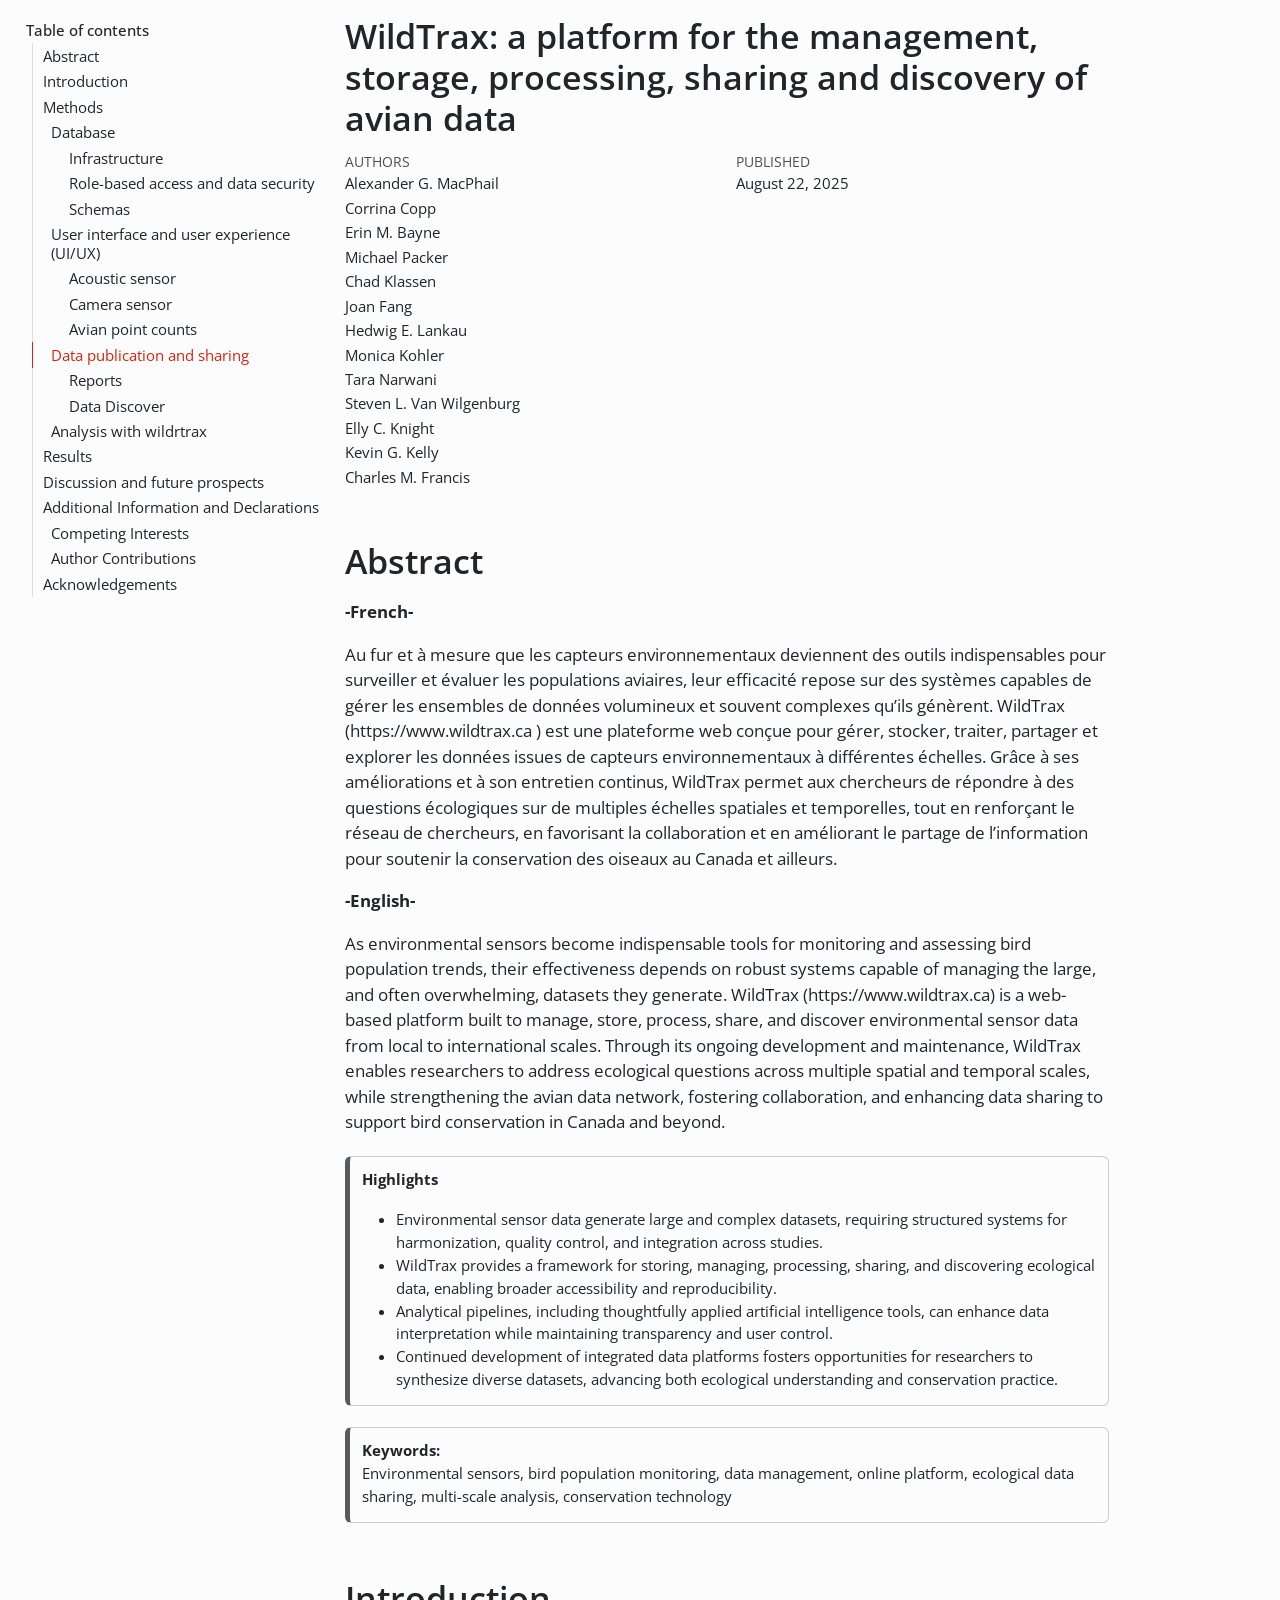
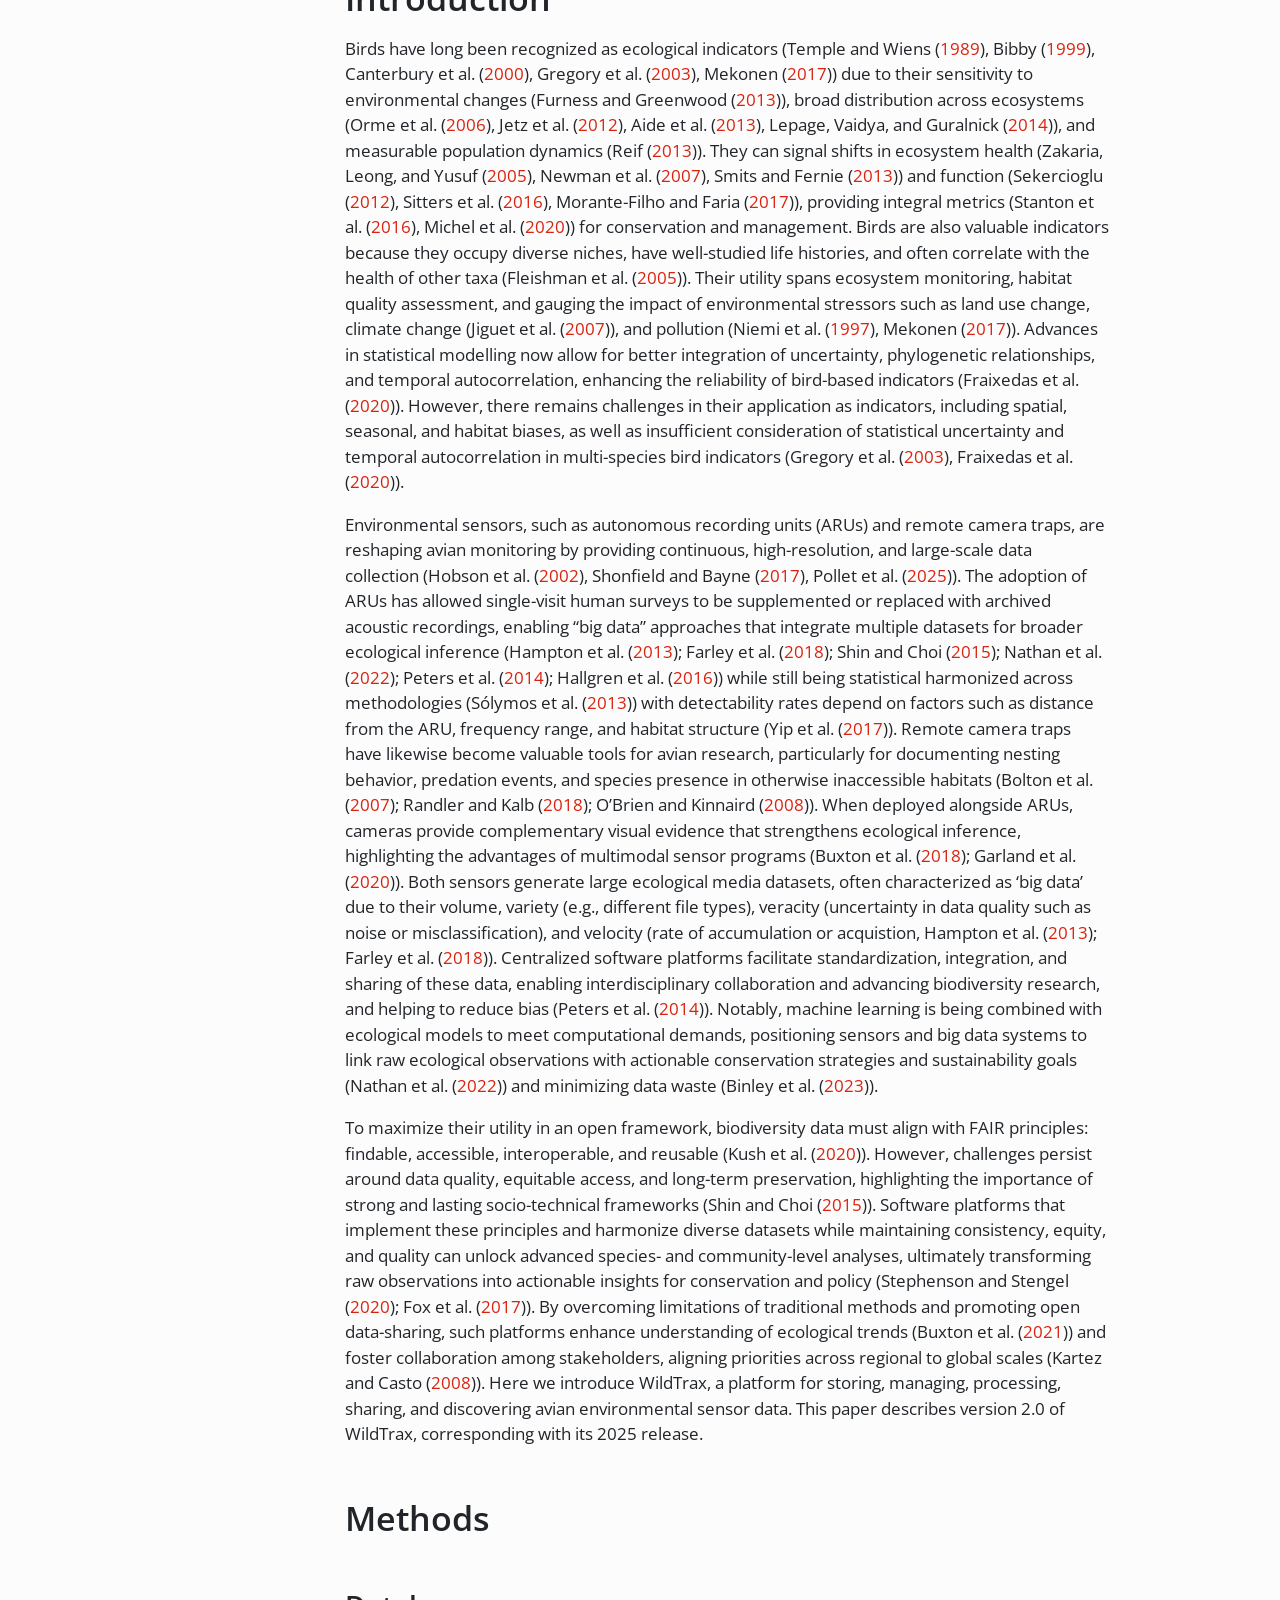
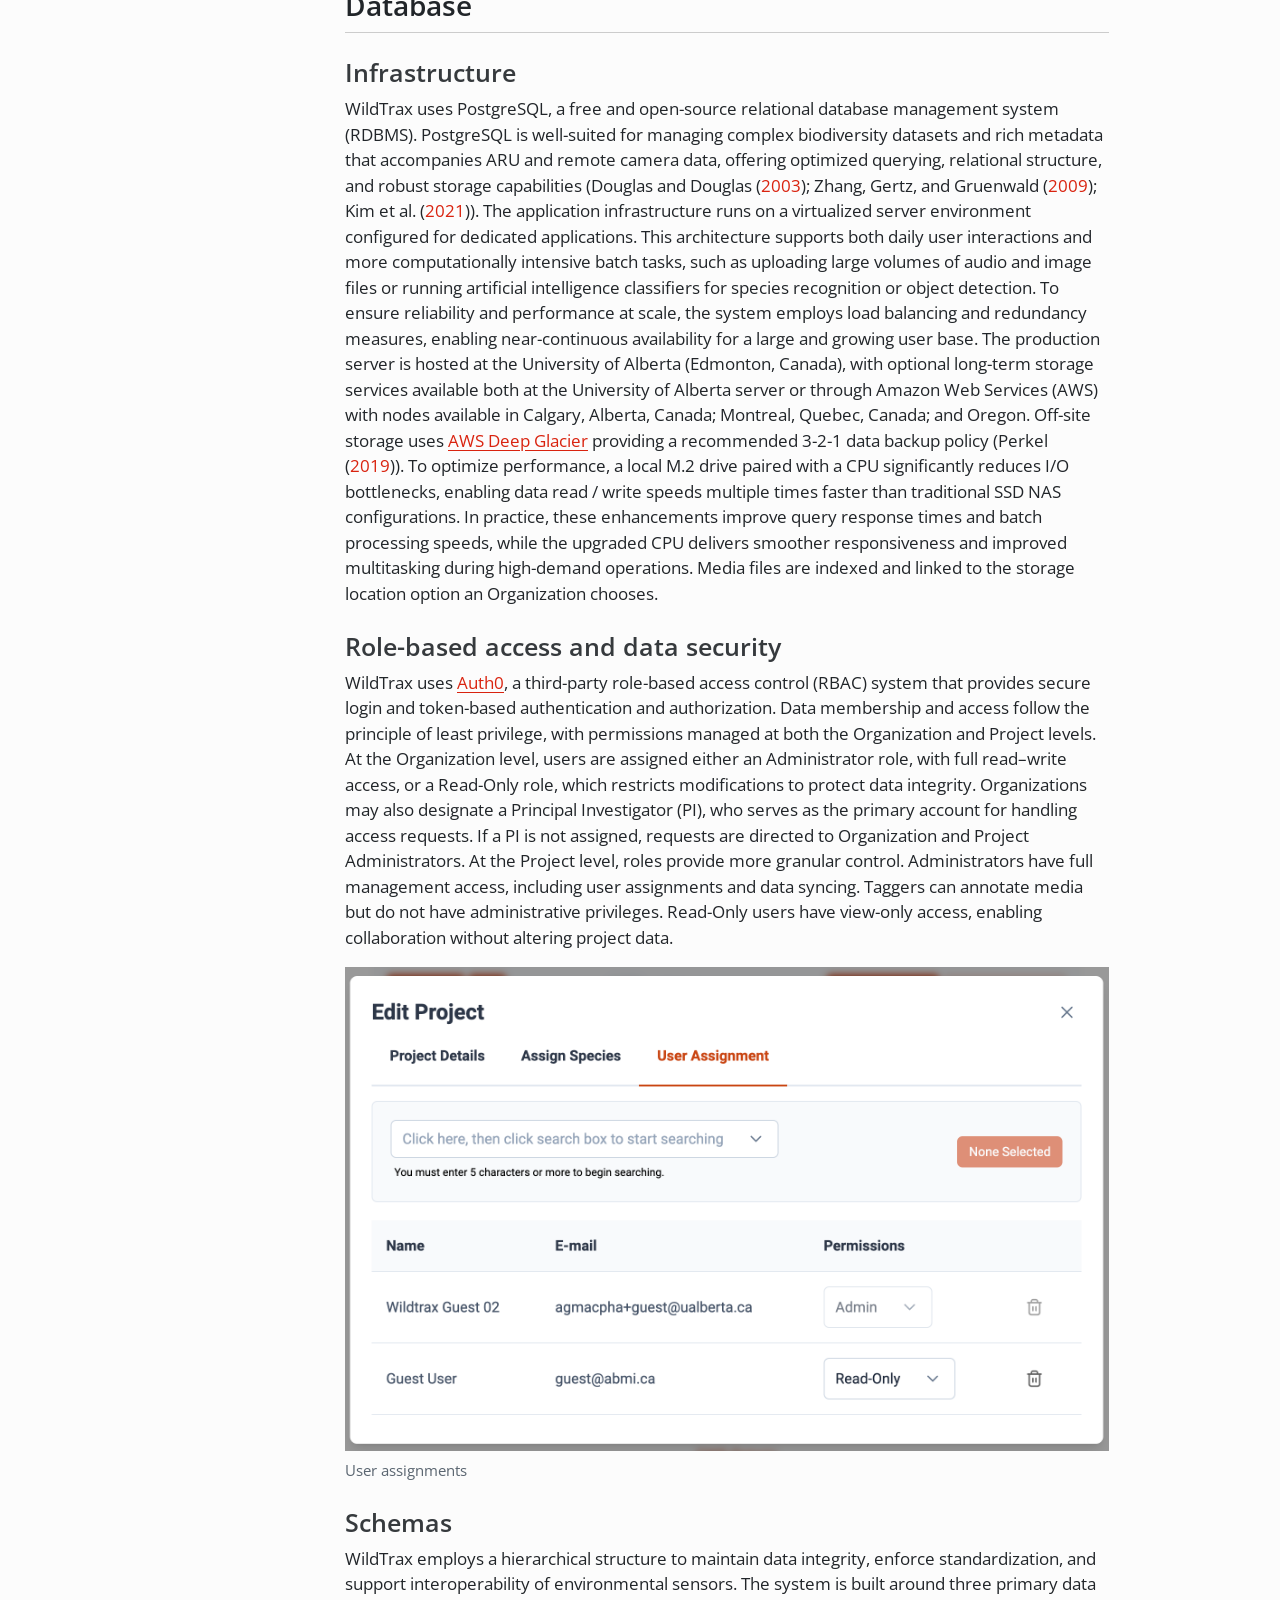
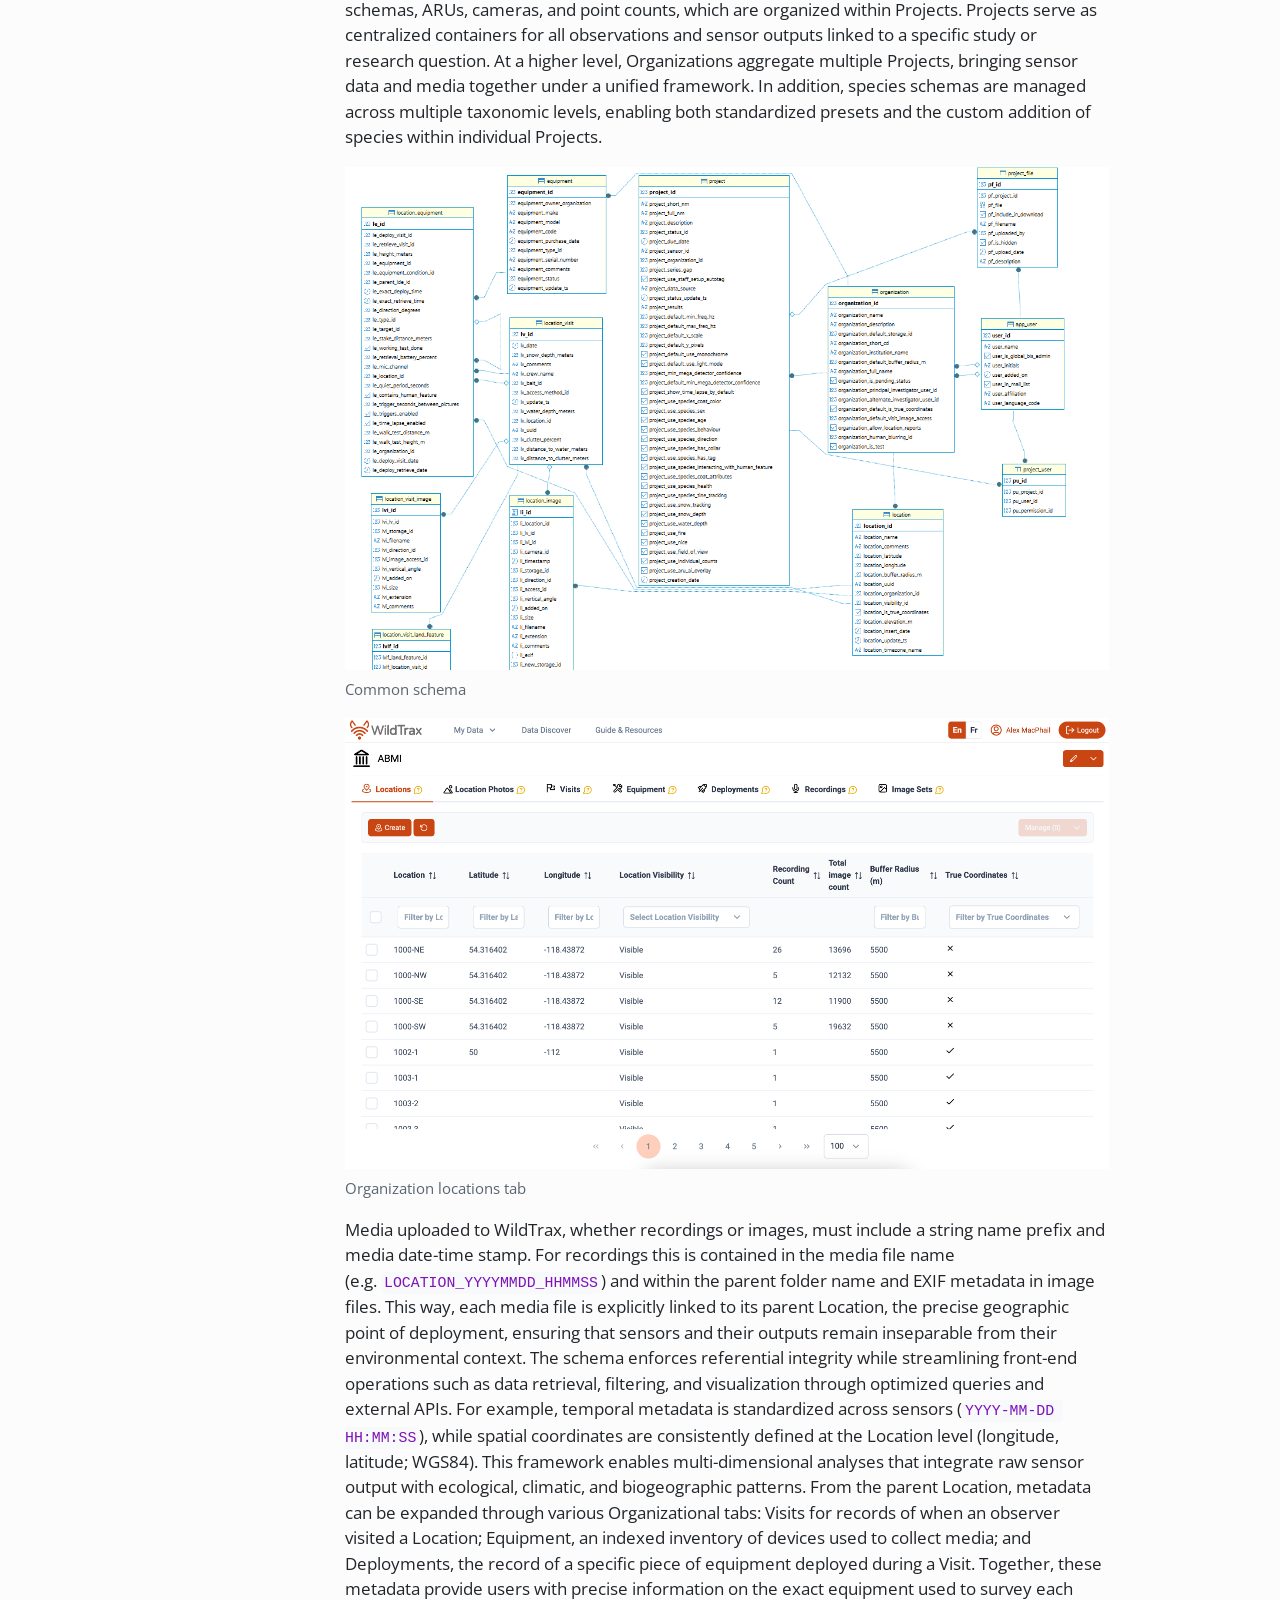
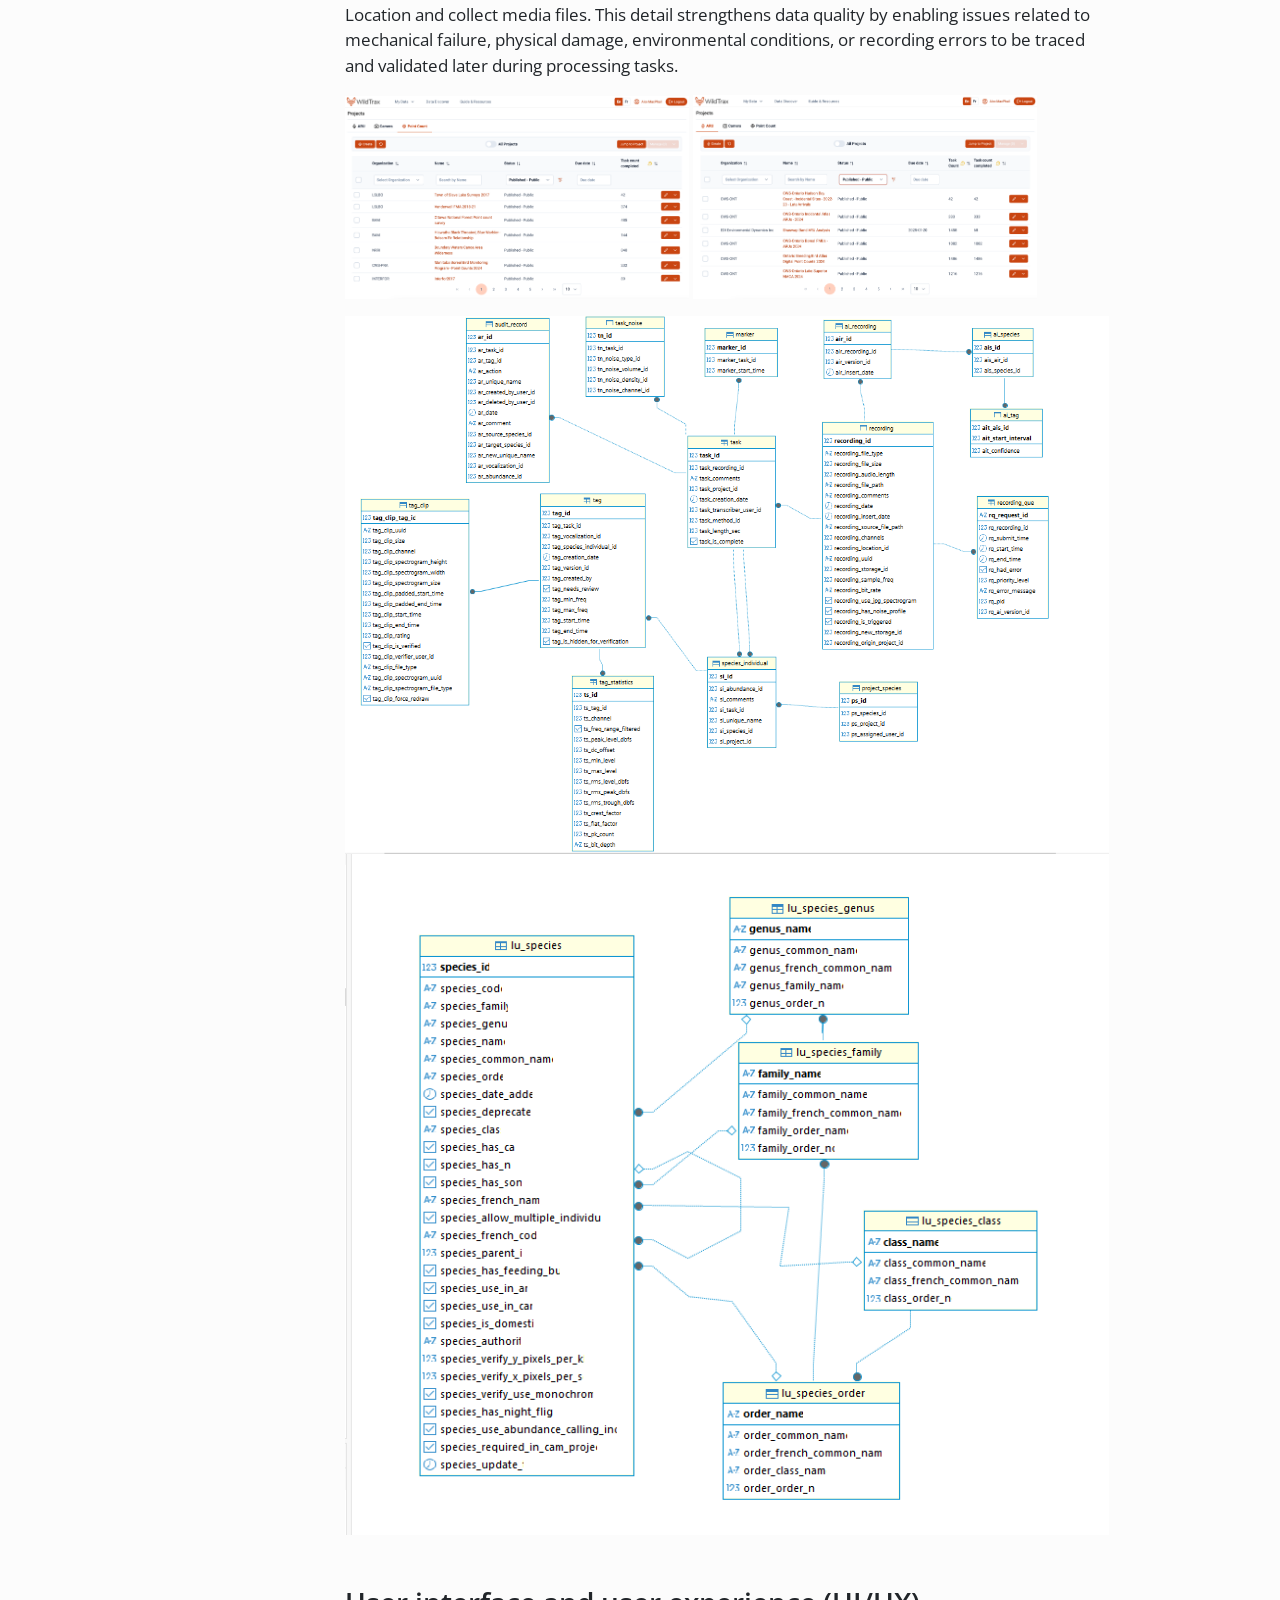
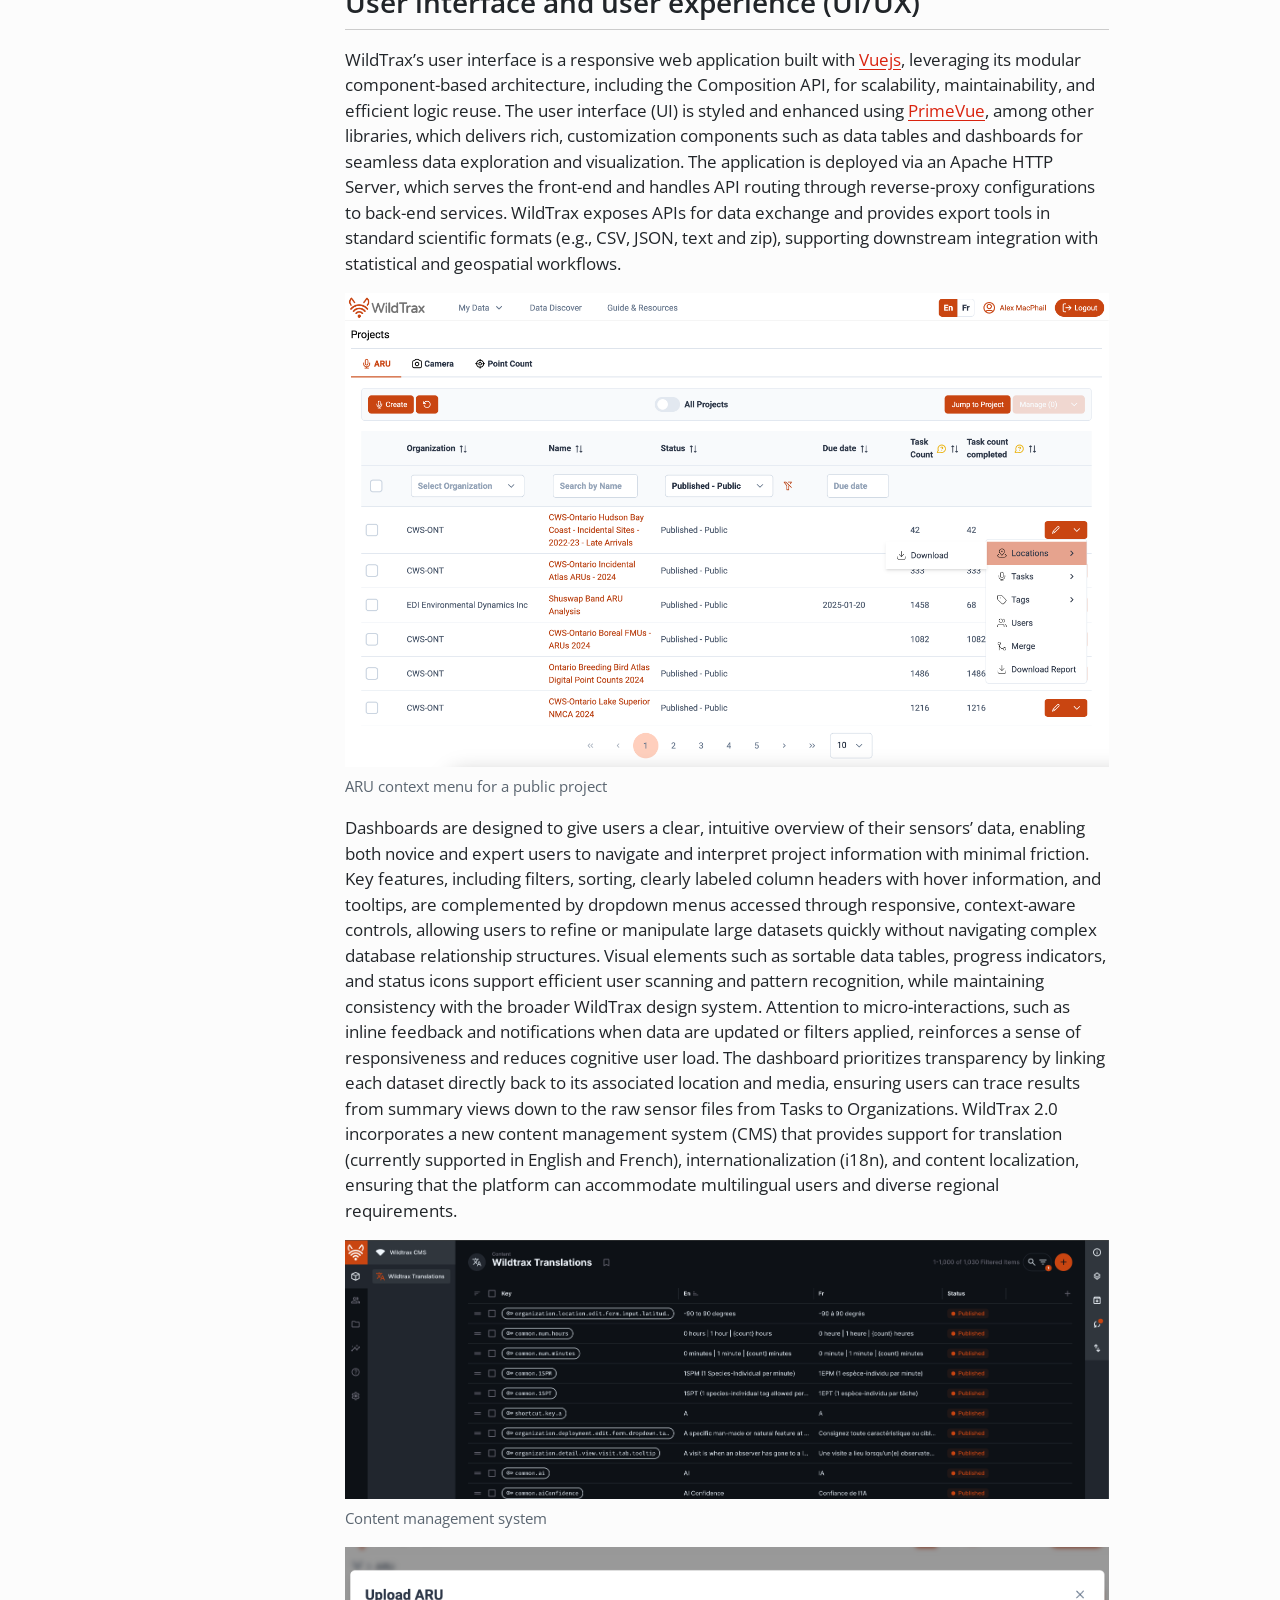
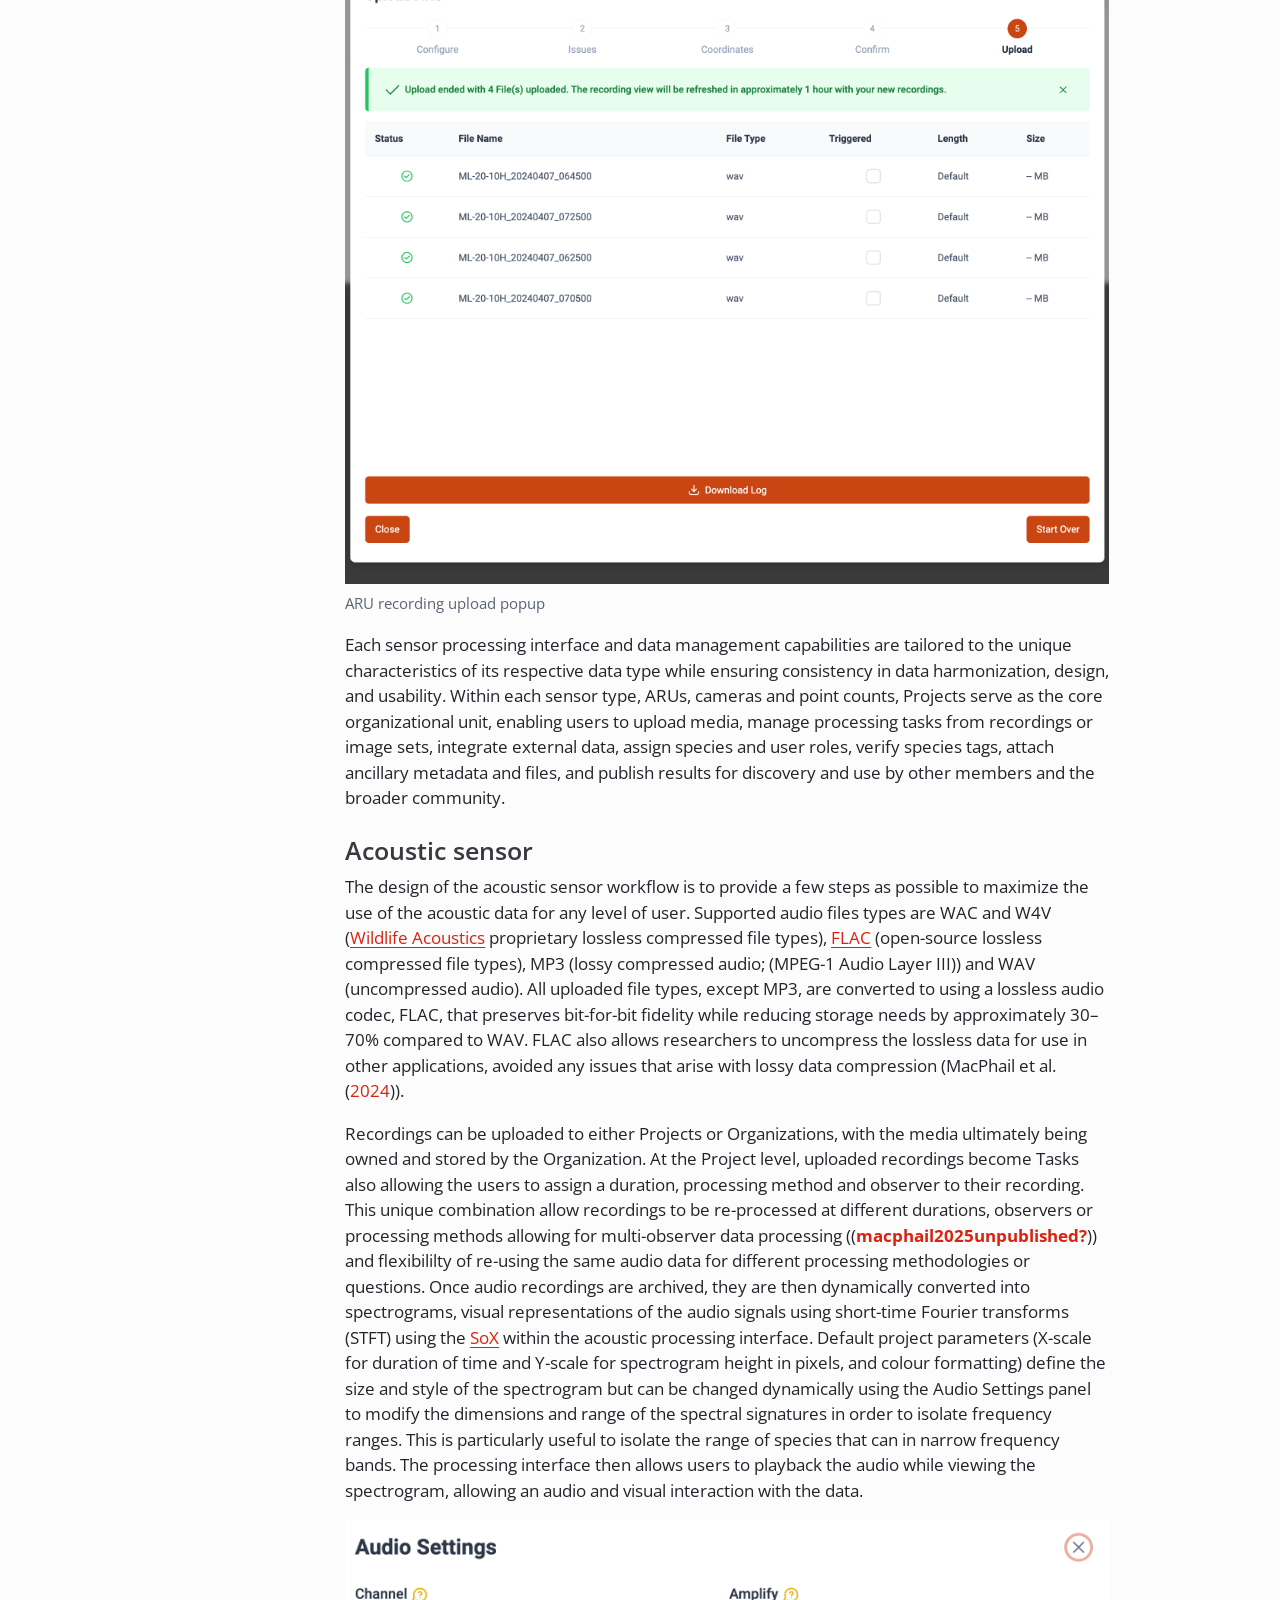
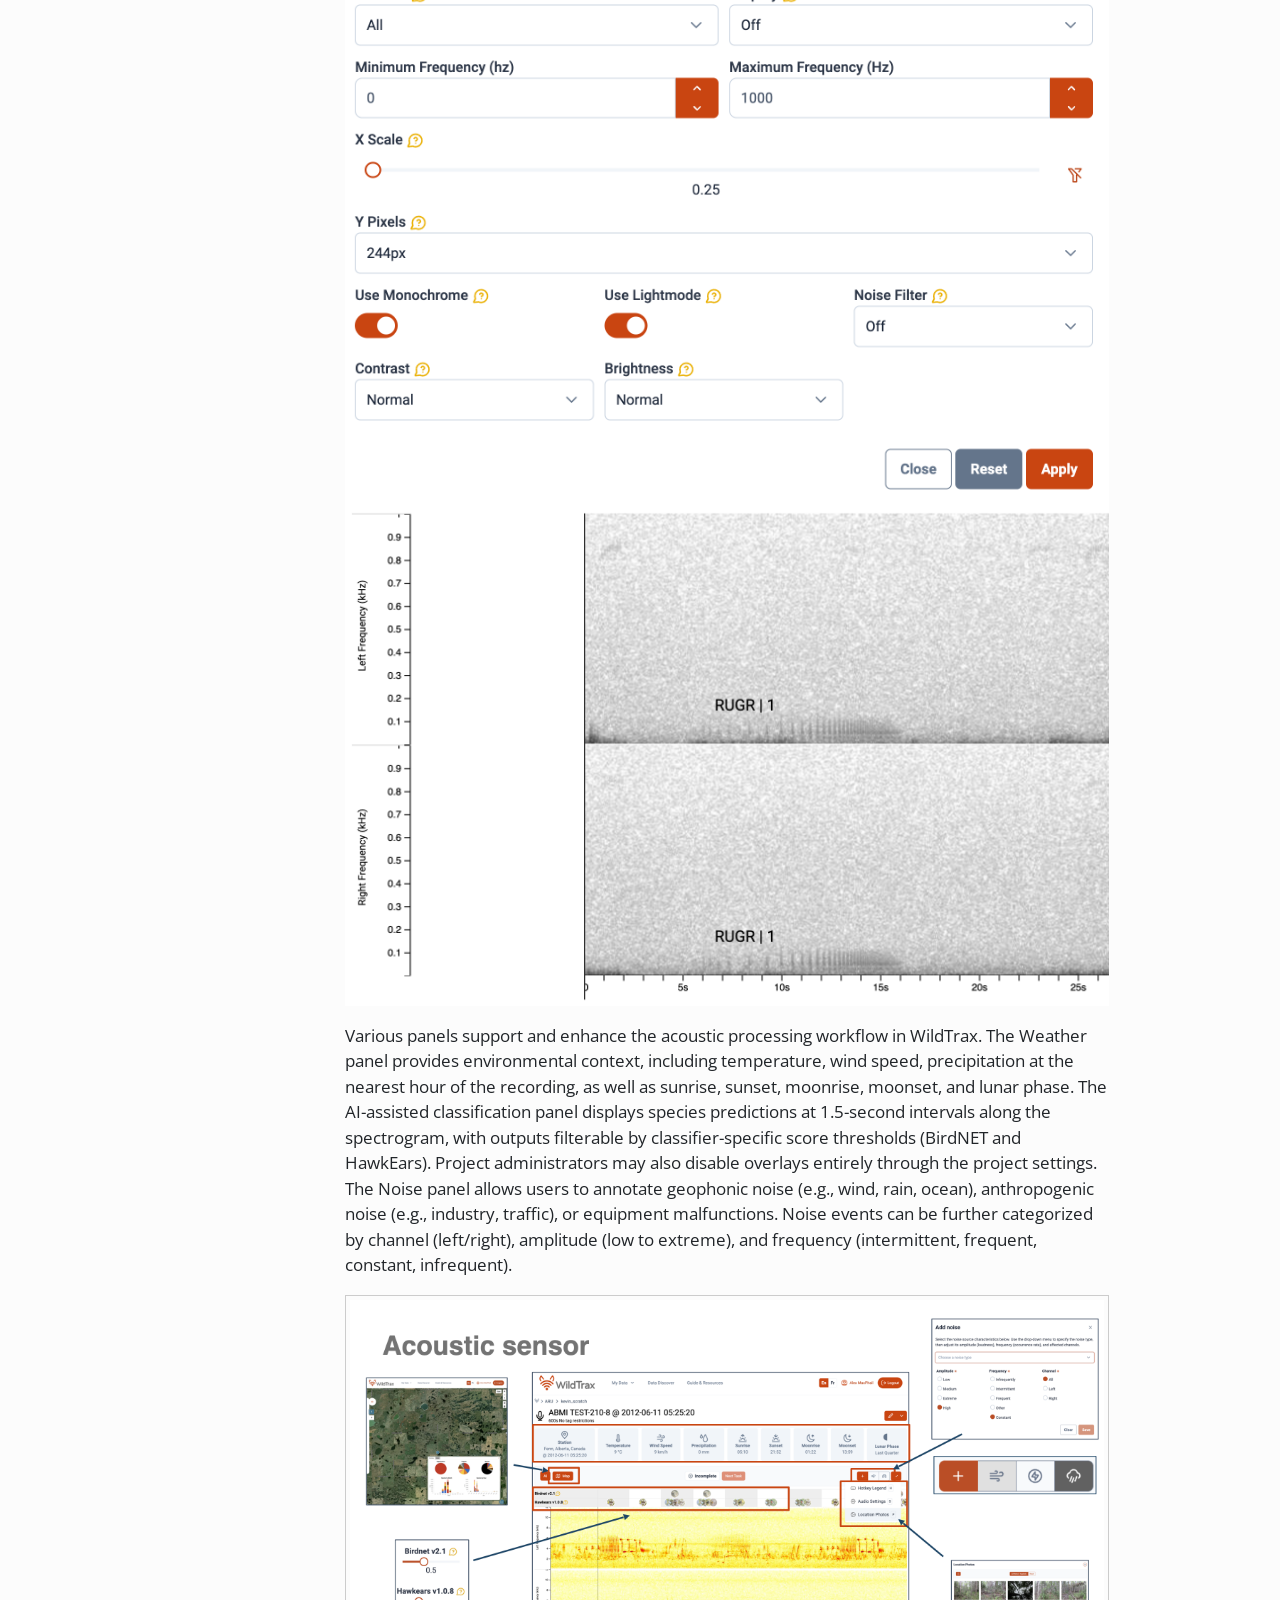
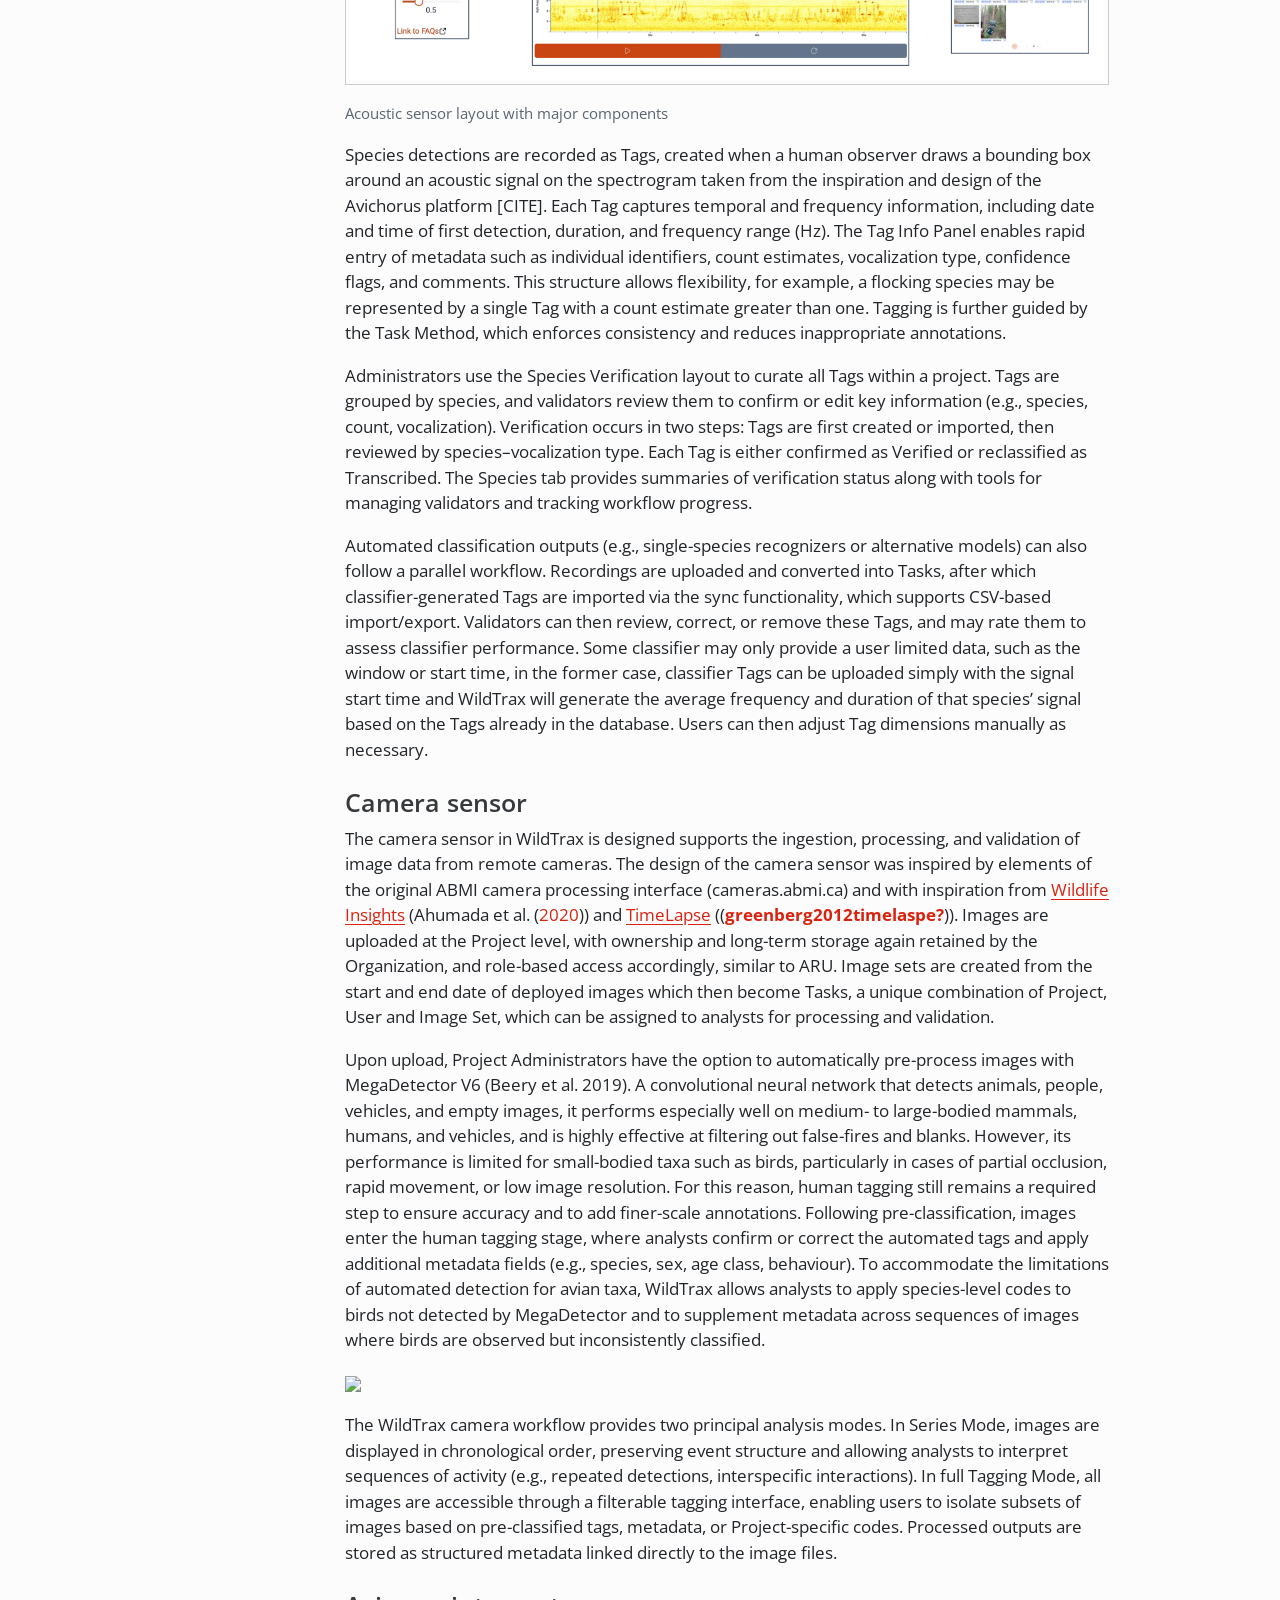
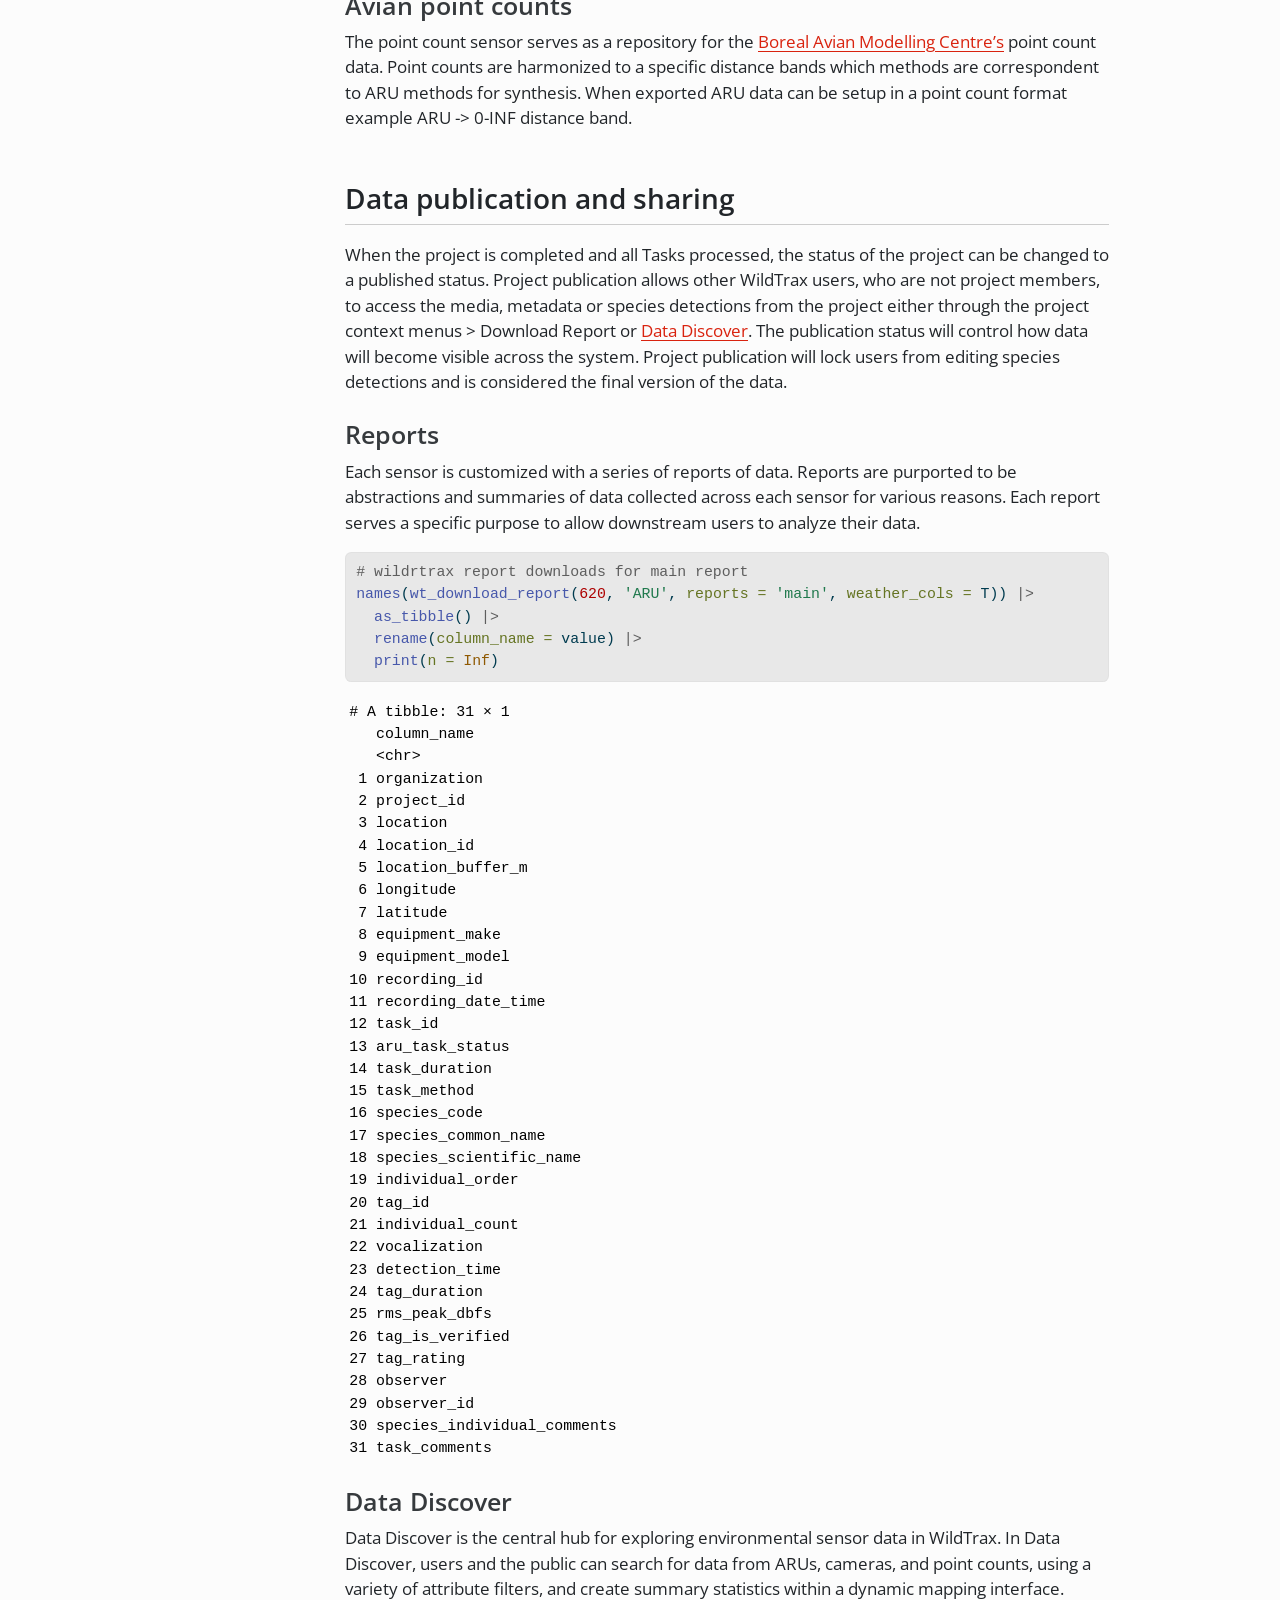
==== commit 01d7b1df: "camera image tag totals. french abstract" ====
--- a/wildtrax-ace-eco.html
+++ b/wildtrax-ace-eco.html
@@ -110,20 +110,16 @@
   <li><a href="#database" id="toc-database" class="nav-link" data-scroll-target="#database">Database</a>
   <ul class="collapse">
   <li><a href="#infrastructure" id="toc-infrastructure" class="nav-link" data-scroll-target="#infrastructure">Infrastructure</a></li>
-  <li><a href="#role-based-access" id="toc-role-based-access" class="nav-link" data-scroll-target="#role-based-access">Role-based access</a></li>
+  <li><a href="#role-based-access-and-data-security" id="toc-role-based-access-and-data-security" class="nav-link" data-scroll-target="#role-based-access-and-data-security">Role-based access and data security</a></li>
   <li><a href="#schemas" id="toc-schemas" class="nav-link" data-scroll-target="#schemas">Schemas</a></li>
   </ul></li>
-  <li><a href="#front-end" id="toc-front-end" class="nav-link" data-scroll-target="#front-end">Front-end</a>
-  <ul class="collapse">
-  <li><a href="#user-interface-ui-user-experience-ux-and-content-management-system-cms" id="toc-user-interface-ui-user-experience-ux-and-content-management-system-cms" class="nav-link" data-scroll-target="#user-interface-ui-user-experience-ux-and-content-management-system-cms">User interface (UI), user experience (UX) and content management system (CMS)</a></li>
-  </ul></li>
-  <li><a href="#data-management-and-processing" id="toc-data-management-and-processing" class="nav-link" data-scroll-target="#data-management-and-processing">Data management and processing</a>
+  <li><a href="#user-interface-and-user-experience-uiux" id="toc-user-interface-and-user-experience-uiux" class="nav-link" data-scroll-target="#user-interface-and-user-experience-uiux">User interface and user experience (UI/UX)</a>
   <ul class="collapse">
   <li><a href="#acoustic-sensor" id="toc-acoustic-sensor" class="nav-link" data-scroll-target="#acoustic-sensor">Acoustic sensor</a></li>
   <li><a href="#camera-sensor" id="toc-camera-sensor" class="nav-link" data-scroll-target="#camera-sensor">Camera sensor</a></li>
   <li><a href="#avian-point-counts" id="toc-avian-point-counts" class="nav-link" data-scroll-target="#avian-point-counts">Avian point counts</a></li>
   </ul></li>
-  <li><a href="#data-publication-sharing-and-discovery" id="toc-data-publication-sharing-and-discovery" class="nav-link" data-scroll-target="#data-publication-sharing-and-discovery">Data publication, sharing and discovery</a>
+  <li><a href="#data-publication-and-sharing" id="toc-data-publication-and-sharing" class="nav-link" data-scroll-target="#data-publication-and-sharing">Data publication and sharing</a>
   <ul class="collapse">
   <li><a href="#reports" id="toc-reports" class="nav-link" data-scroll-target="#reports">Reports</a></li>
   <li><a href="#data-discover" id="toc-data-discover" class="nav-link" data-scroll-target="#data-discover">Data Discover</a></li>
@@ -188,13 +184,11 @@
 </header>
 
 
-<div class="quarto-figure quarto-figure-center">
-<figure class="figure">
-<p><a href="assets/data-discover.png" class="lightbox" data-gallery="quarto-lightbox-gallery-1"><img src="assets/data-discover.png" class="img-fluid quarto-figure quarto-figure-center figure-img" style="float:left; border:1px solid #ccc; padding:4px;" alt="Data Discover"></a></p>
-</figure>
-</div>
 <section id="abstract" class="level1">
 <h1>Abstract</h1>
+<p><strong>-French-</strong></p>
+<p>Au fur et à mesure que les capteurs environnementaux deviennent des outils indispensables pour surveiller et évaluer les populations aviaires, leur efficacité repose sur des systèmes capables de gérer les ensembles de données volumineux et souvent complexes qu’ils génèrent. WildTrax (https://www.wildtrax.ca ) est une plateforme web conçue pour gérer, stocker, traiter, partager et explorer les données issues de capteurs environnementaux à différentes échelles. Grâce à ses améliorations et à son entretien continus, WildTrax permet aux chercheurs de répondre à des questions écologiques sur de multiples échelles spatiales et temporelles, tout en renforçant le réseau de chercheurs, en favorisant la collaboration et en améliorant le partage de l’information pour soutenir la conservation des oiseaux au Canada et ailleurs.</p>
+<p><strong>-English-</strong></p>
 <p>As environmental sensors become indispensable tools for monitoring and assessing bird population trends, their effectiveness depends on robust systems capable of managing the large, and often overwhelming, datasets they generate. WildTrax (https://www.wildtrax.ca) is a web-based platform built to manage, store, process, share, and discover environmental sensor data from local to international scales. Through its ongoing development and maintenance, WildTrax enables researchers to address ecological questions across multiple spatial and temporal scales, while strengthening the avian data network, fostering collaboration, and enhancing data sharing to support bird conservation in Canada and beyond.</p>
 <div class="callout callout-style-simple callout-none no-icon">
 <div class="callout-body d-flex">
@@ -238,70 +232,67 @@
 <h3 class="anchored" data-anchor-id="infrastructure">Infrastructure</h3>
 <p>WildTrax uses PostgreSQL, a free and open-source relational database management system (RDBMS). PostgreSQL is well-suited for managing complex biodiversity datasets and rich metadata that accompanies ARU and remote camera data, offering optimized querying, relational structure, and robust storage capabilities (<span class="citation" data-cites="douglas2003postgresql">Douglas and Douglas (<a href="#ref-douglas2003postgresql" role="doc-biblioref">2003</a>)</span>; <span class="citation" data-cites="zhang2009efficiently">Zhang, Gertz, and Gruenwald (<a href="#ref-zhang2009efficiently" role="doc-biblioref">2009</a>)</span>; <span class="citation" data-cites="kim2021ecobank">Kim et al. (<a href="#ref-kim2021ecobank" role="doc-biblioref">2021</a>)</span>). The application infrastructure runs on a virtualized server environment configured for dedicated applications. This architecture supports both daily user interactions and more computationally intensive batch tasks, such as uploading large volumes of audio and image files or running artificial intelligence classifiers for species recognition or object detection. To ensure reliability and performance at scale, the system employs load balancing and redundancy measures, enabling near-continuous availability for a large and growing user base. The production server is hosted at the University of Alberta (Edmonton, Canada), with optional long-term storage services available both at the University of Alberta server or through Amazon Web Services (AWS) with nodes available in Calgary, Alberta, Canada; Montreal, Quebec, Canada; and Oregon. Off-site storage uses <a href="https://aws.amazon.com/s3/storage-classes/glacier/">AWS Deep Glacier</a> providing a recommended 3-2-1 data backup policy (<span class="citation" data-cites="perkel2019ways">Perkel (<a href="#ref-perkel2019ways" role="doc-biblioref">2019</a>)</span>). To optimize performance, a local M.2 drive paired with a CPU significantly reduces I/O bottlenecks, enabling data read / write speeds multiple times faster than traditional SSD NAS configurations. In practice, these enhancements improve query response times and batch processing speeds, while the upgraded CPU delivers smoother responsiveness and improved multitasking during high-demand operations. Media files are indexed and linked to the storage location option an Organization chooses.</p>
 </section>
-<section id="role-based-access" class="level3">
-<h3 class="anchored" data-anchor-id="role-based-access">Role-based access</h3>
-<p>WildTrax uses <a href="https://auth0.com/">Auth0</a> for role-based access control (RBAC) system with authentication and authorization enforcing secure login and token-based verification. Data membership and access is based on the principle of least privilege, balancing security, collaboration, and workflow efficiency through access requests or data publication. Permissions are managed at both the Organizational and Project levels. In Organizations, users may be assigned either the Admin or Read role with admin granting full read–write access to Organizational data, while Read provides read-only access, protecting data integrity by restricting modifications. In Projects, the Admin, Tagger and Read roles provide more granular control. Admin enables full project management, including user assignments and syncing data. Tagger allows users to annotate media but restricts administrative functions. Read provides view-only access, supporting collaboration without altering project data. Organizations benefit additional from Principal Investigator roles which serve as the primary account for receive access requests. Data access requests proceed to Organization and Project administrators if the Principal Investigator is not assigned. As Organizations are also parent to Projects, Organization permissions are cascaded down to Projects.</p>
+<section id="role-based-access-and-data-security" class="level3">
+<h3 class="anchored" data-anchor-id="role-based-access-and-data-security">Role-based access and data security</h3>
+<p>WildTrax uses <a href="https://auth0.com/">Auth0</a>, a third-party role-based access control (RBAC) system that provides secure login and token-based authentication and authorization. Data membership and access follow the principle of least privilege, with permissions managed at both the Organization and Project levels. At the Organization level, users are assigned either an Administrator role, with full read–write access, or a Read-Only role, which restricts modifications to protect data integrity. Organizations may also designate a Principal Investigator (PI), who serves as the primary account for handling access requests. If a PI is not assigned, requests are directed to Organization and Project Administrators. At the Project level, roles provide more granular control. Administrators have full management access, including user assignments and data syncing. Taggers can annotate media but do not have administrative privileges. Read-Only users have view-only access, enabling collaboration without altering project data.</p>
 <div class="quarto-figure quarto-figure-center">
 <figure class="figure">
-<p><a href="assets/user-assignments.png" class="lightbox" data-gallery="quarto-lightbox-gallery-2" title="User assignments"><img src="assets/user-assignments.png" class="img-fluid figure-img" alt="User assignments"></a></p>
+<p><a href="assets/user-assignments.png" class="lightbox" data-gallery="quarto-lightbox-gallery-1" title="User assignments"><img src="assets/user-assignments.png" class="img-fluid figure-img" alt="User assignments"></a></p>
 <figcaption>User assignments</figcaption>
 </figure>
 </div>
 </section>
 <section id="schemas" class="level3">
 <h3 class="anchored" data-anchor-id="schemas">Schemas</h3>
-<p>WildTrax employs a hierarchically structure to maintain data integrity, enforce standardization, and support interoperability of environmental sensors. The system implements three primary data schemas, ARUs, cameras, and point counts, organized into Projects, which act as centralized containers for all observations and sensor outputs associated with a specific study or research question. Organizations sit above Projects in the hierarchy, aggregating multiple Projects and unifying sensor data and media under a consistent framework. Species schemas are also managed across multiple taxonomic levels to allow custom addition of species in Projects individually and in presets.</p>
+<p>WildTrax employs a hierarchical structure to maintain data integrity, enforce standardization, and support interoperability of environmental sensors. The system is built around three primary data schemas, ARUs, cameras, and point counts, which are organized within Projects. Projects serve as centralized containers for all observations and sensor outputs linked to a specific study or research question. At a higher level, Organizations aggregate multiple Projects, bringing sensor data and media together under a unified framework. In addition, species schemas are managed across multiple taxonomic levels, enabling both standardized presets and the custom addition of species within individual Projects.</p>
+<div class="quarto-figure quarto-figure-center">
+<figure class="figure">
+<p><a href="assets/common-schema.png" class="lightbox" data-gallery="quarto-lightbox-gallery-2" title="Common schema"><img src="assets/common-schema.png" class="img-fluid figure-img" alt="Common schema"></a></p>
+<figcaption>Common schema</figcaption>
+</figure>
+</div>
+<div class="quarto-figure quarto-figure-center">
+<figure class="figure">
+<p><a href="assets/organization-locations.png" class="lightbox" data-gallery="quarto-lightbox-gallery-3" title="Organization locations tab"><img src="assets/organization-locations.png" class="img-fluid figure-img" alt="Organization locations tab"></a></p>
+<figcaption>Organization locations tab</figcaption>
+</figure>
+</div>
+<p>Media uploaded to WildTrax, whether recordings or images, must include a string name prefix and media date-time stamp. For recordings this is contained in the media file name (e.g.&nbsp;<code>LOCATION_YYYYMMDD_HHMMSS</code>) and within the parent folder name and EXIF metadata in image files. This way, each media file is explicitly linked to its parent Location, the precise geographic point of deployment, ensuring that sensors and their outputs remain inseparable from their environmental context. The schema enforces referential integrity while streamlining front-end operations such as data retrieval, filtering, and visualization through optimized queries and external APIs. For example, temporal metadata is standardized across sensors (<code>YYYY-MM-DD HH:MM:SS</code>), while spatial coordinates are consistently defined at the Location level (longitude, latitude; WGS84). This framework enables multi-dimensional analyses that integrate raw sensor output with ecological, climatic, and biogeographic patterns. From the parent Location, metadata can be expanded through various Organizational tabs: Visits for records of when an observer visited a Location; Equipment, an indexed inventory of devices used to collect media; and Deployments, the record of a specific piece of equipment deployed during a Visit. Together, these metadata provide users with precise information on the exact equipment used to survey each Location and collect media files. This detail strengthens data quality by enabling issues related to mechanical failure, physical damage, environmental conditions, or recording errors to be traced and validated later during processing tasks.</p>
 <p float="left">
 <img src="assets/pc-projects.png" alt="Point count project dashboard" width="45%"> <img src="assets/aru-projects.png" alt="ARU project dashboard" width="45%">
 </p>
-<p><a href="assets/aru-schema.png" class="lightbox" data-gallery="quarto-lightbox-gallery-3" title="ARU schema"><img src="assets/aru-schema.png" class="img-fluid" alt="ARU schema"></a> <a href="assets/species-schema.png" class="lightbox" data-gallery="quarto-lightbox-gallery-4" title="Species schema"><img src="assets/species-schema.png" class="img-fluid" alt="Species schema"></a></p>
-<p>Within this structure, media are explicitly linked to their parent Location, the precise geographic point of deployment, ensuring that sensors and their outputs are inseparable from their environmental context. The schema enforces referential integrity while also streamlining front-end operations such as data retrieval, filtering, and visualization using optimized queries and external APIs. For example temporal media metadata is aligned between sensors (<code>YYYY-MM-DD HH:MM:SS</code>) and spatial coordinates are defined at the Location level (longitude, latitude; WGS84). This framework enables multi-dimensional analyses that connect raw sensor output with ecological, climatic, and biogeographic patterns. From the parent Location, metadata can be added in each of the Organizational tabs for Visits (when an observer has gone to a Location), Equipment (the indexed equipment inventory used to collect the media) and Deployments (when a piece of Equipment has been deployed during a Visit). These metadata in turn provides users with precise information to the exact equipment used to survey the Location and create the media, informing data quality should mechanical, physical, environmental damage or errors occur, which can be later validated in processing Tasks.</p>
-<div class="quarto-figure quarto-figure-center">
-<figure class="figure">
-<p><a href="assets/common-schema.png" class="lightbox" data-gallery="quarto-lightbox-gallery-5" title="Common schema"><img src="assets/common-schema.png" class="img-fluid figure-img" alt="Common schema"></a></p>
-<figcaption>Common schema</figcaption>
-</figure>
-</div>
-<div class="quarto-figure quarto-figure-center">
-<figure class="figure">
-<p><a href="assets/organization-locations.png" class="lightbox" data-gallery="quarto-lightbox-gallery-6" title="Organization locations tab"><img src="assets/organization-locations.png" class="img-fluid figure-img" alt="Organization locations tab"></a></p>
-<figcaption>Organization locations tab</figcaption>
-</figure>
-</div>
-</section>
-</section>
-<section id="front-end" class="level2">
-<h2 class="anchored" data-anchor-id="front-end">Front-end</h2>
-<section id="user-interface-ui-user-experience-ux-and-content-management-system-cms" class="level3">
-<h3 class="anchored" data-anchor-id="user-interface-ui-user-experience-ux-and-content-management-system-cms">User interface (UI), user experience (UX) and content management system (CMS)</h3>
+<p><a href="assets/aru-schema.png" class="lightbox" data-gallery="quarto-lightbox-gallery-4" title="ARU schema"><img src="assets/aru-schema.png" class="img-fluid" alt="ARU schema"></a> <a href="assets/species-schema.png" class="lightbox" data-gallery="quarto-lightbox-gallery-5" title="Species schema"><img src="assets/species-schema.png" class="img-fluid" alt="Species schema"></a></p>
+</section>
+</section>
+<section id="user-interface-and-user-experience-uiux" class="level2">
+<h2 class="anchored" data-anchor-id="user-interface-and-user-experience-uiux">User interface and user experience (UI/UX)</h2>
 <p>WildTrax’s user interface is a responsive web application built with <a href="https://vuejs.org/,%20version%203">Vuejs</a>, leveraging its modular component-based architecture, including the Composition API, for scalability, maintainability, and efficient logic reuse. The user interface (UI) is styled and enhanced using <a href="https://primevue.org/">PrimeVue</a>, among other libraries, which delivers rich, customization components such as data tables and dashboards for seamless data exploration and visualization. The application is deployed via an Apache HTTP Server, which serves the front-end and handles API routing through reverse-proxy configurations to back-end services. WildTrax exposes APIs for data exchange and provides export tools in standard scientific formats (e.g., CSV, JSON, text and zip), supporting downstream integration with statistical and geospatial workflows.</p>
 <div class="quarto-figure quarto-figure-center">
 <figure class="figure">
-<p><a href="assets/context-menu-public.png" class="lightbox" data-gallery="quarto-lightbox-gallery-7" title="ARU context menu for a public project"><img src="assets/context-menu-public.png" class="img-fluid figure-img" alt="ARU context menu for a public project"></a></p>
+<p><a href="assets/context-menu-public.png" class="lightbox" data-gallery="quarto-lightbox-gallery-6" title="ARU context menu for a public project"><img src="assets/context-menu-public.png" class="img-fluid figure-img" alt="ARU context menu for a public project"></a></p>
 <figcaption>ARU context menu for a public project</figcaption>
 </figure>
 </div>
 <p>Dashboards are designed to give users a clear, intuitive overview of their sensors’ data, enabling both novice and expert users to navigate and interpret project information with minimal friction. Key features, including filters, sorting, clearly labeled column headers with hover information, and tooltips, are complemented by dropdown menus accessed through responsive, context-aware controls, allowing users to refine or manipulate large datasets quickly without navigating complex database relationship structures. Visual elements such as sortable data tables, progress indicators, and status icons support efficient user scanning and pattern recognition, while maintaining consistency with the broader WildTrax design system. Attention to micro-interactions, such as inline feedback and notifications when data are updated or filters applied, reinforces a sense of responsiveness and reduces cognitive user load. The dashboard prioritizes transparency by linking each dataset directly back to its associated location and media, ensuring users can trace results from summary views down to the raw sensor files from Tasks to Organizations. WildTrax 2.0 incorporates a new content management system (CMS) that provides support for translation (currently supported in English and French), internationalization (i18n), and content localization, ensuring that the platform can accommodate multilingual users and diverse regional requirements.</p>
 <div class="quarto-figure quarto-figure-center">
 <figure class="figure">
-<p><a href="assets/cms.png" class="lightbox" data-gallery="quarto-lightbox-gallery-8" title="Content management system"><img src="assets/cms.png" class="img-fluid figure-img" alt="Content management system"></a></p>
+<p><a href="assets/cms.png" class="lightbox" data-gallery="quarto-lightbox-gallery-7" title="Content management system"><img src="assets/cms.png" class="img-fluid figure-img" alt="Content management system"></a></p>
 <figcaption>Content management system</figcaption>
 </figure>
 </div>
 <div class="quarto-figure quarto-figure-center">
 <figure class="figure">
-<p><a href="assets/aru-upload.png" class="lightbox" data-gallery="quarto-lightbox-gallery-9" title="ARU recording upload popup"><img src="assets/aru-upload.png" class="img-fluid figure-img" alt="ARU recording upload popup"></a></p>
+<p><a href="assets/aru-upload.png" class="lightbox" data-gallery="quarto-lightbox-gallery-8" title="ARU recording upload popup"><img src="assets/aru-upload.png" class="img-fluid figure-img" alt="ARU recording upload popup"></a></p>
 <figcaption>ARU recording upload popup</figcaption>
 </figure>
 </div>
-</section>
-</section>
-<section id="data-management-and-processing" class="level2">
-<h2 class="anchored" data-anchor-id="data-management-and-processing">Data management and processing</h2>
 <p>Each sensor processing interface and data management capabilities are tailored to the unique characteristics of its respective data type while ensuring consistency in data harmonization, design, and usability. Within each sensor type, ARUs, cameras and point counts, Projects serve as the core organizational unit, enabling users to upload media, manage processing tasks from recordings or image sets, integrate external data, assign species and user roles, verify species tags, attach ancillary metadata and files, and publish results for discovery and use by other members and the broader community.</p>
 <section id="acoustic-sensor" class="level3">
 <h3 class="anchored" data-anchor-id="acoustic-sensor">Acoustic sensor</h3>
-<p>The design of the acoustic sensor workflow is purported to provide a few steps as possible to maximize the use of the acoustic data. Supported files types are WAC and W4V (<a href="https://www.wildlifeacoustics.com/">Wildlife Acoustics</a> proprietary lossless compressed file types), <a href="https://github.com/xiph/flac">FLAC</a> (open-source lossless compressed file types), MP3 (lossy compressed audio; (MPEG-1 Audio Layer III)) and WAV (uncompressed audio). All uploaded file types, except MP3, are converted to using a lossless audio codec, FLAC, that preserves bit-for-bit fidelity while reducing storage needs by approximately 30–70% compared to WAV. FLAC also allows researchers to uncompress the lossless data for use in other applications, avoided any issues that arise with lossy data compression (<span class="citation" data-cites="macphail2024audio">MacPhail et al. (<a href="#ref-macphail2024audio" role="doc-biblioref">2024</a>)</span>).</p>
+<p>The design of the acoustic sensor workflow is to provide a few steps as possible to maximize the use of the acoustic data for any level of user. Supported audio files types are WAC and W4V (<a href="https://www.wildlifeacoustics.com/">Wildlife Acoustics</a> proprietary lossless compressed file types), <a href="https://github.com/xiph/flac">FLAC</a> (open-source lossless compressed file types), MP3 (lossy compressed audio; (MPEG-1 Audio Layer III)) and WAV (uncompressed audio). All uploaded file types, except MP3, are converted to using a lossless audio codec, FLAC, that preserves bit-for-bit fidelity while reducing storage needs by approximately 30–70% compared to WAV. FLAC also allows researchers to uncompress the lossless data for use in other applications, avoided any issues that arise with lossy data compression (<span class="citation" data-cites="macphail2024audio">MacPhail et al. (<a href="#ref-macphail2024audio" role="doc-biblioref">2024</a>)</span>).</p>
+<p>Recordings can be uploaded to either Projects or Organizations, with the media ultimately being owned and stored by the Organization. At the Project level, uploaded recordings become Tasks also allowing the users to assign a duration, processing method and observer to their recording. This unique combination allow recordings to be re-processed at different durations, observers or processing methods allowing for multi-observer data processing (<span class="citation" data-cites="macphail2025unpublished">(<a href="#ref-macphail2025unpublished" role="doc-biblioref"><strong>macphail2025unpublished?</strong></a>)</span>) and flexibililty of re-using the same audio data for different processing methodologies or questions. Once audio recordings are archived, they are then dynamically converted into spectrograms, visual representations of the audio signals using short-time Fourier transforms (STFT) using the <a href="https://sourceforge.net/projects/sox/">SoX</a> within the acoustic processing interface. Default project parameters (X-scale for duration of time and Y-scale for spectrogram height in pixels, and colour formatting) define the size and style of the spectrogram but can be changed dynamically using the Audio Settings panel to modify the dimensions and range of the spectral signatures in order to isolate frequency ranges. This is particularly useful to isolate the range of species that can in narrow frequency bands. The processing interface then allows users to playback the audio while viewing the spectrogram, allowing an audio and visual interaction with the data.</p>
+<p><img src="assets/dynamic-audio-settings.png" class="ligthbox img-fluid" alt="Dynamic audio settings panel"> <a href="assets/ruffed-grouse.png" class="lightbox" data-gallery="quarto-lightbox-gallery-9" title="Ruffed Grouse non-vocal drumming"><img src="assets/ruffed-grouse.png" class="img-fluid" alt="Ruffed Grouse non-vocal drumming"></a></p>
+<p>Various panels support and enhance the acoustic processing workflow in WildTrax. The Weather panel provides environmental context, including temperature, wind speed, precipitation at the nearest hour of the recording, as well as sunrise, sunset, moonrise, moonset, and lunar phase. The AI-assisted classification panel displays species predictions at 1.5-second intervals along the spectrogram, with outputs filterable by classifier-specific score thresholds (BirdNET and HawkEars). Project administrators may also disable overlays entirely through the project settings. The Noise panel allows users to annotate geophonic noise (e.g., wind, rain, ocean), anthropogenic noise (e.g., industry, traffic), or equipment malfunctions. Noise events can be further categorized by channel (left/right), amplitude (low to extreme), and frequency (intermittent, frequent, constant, infrequent).</p>
 <div class="quarto-figure quarto-figure-center">
 <figure class="figure">
 <div class="quarto-figure quarto-figure-center">
@@ -312,15 +303,9 @@
 <figcaption>Acoustic sensor layout with major components</figcaption>
 </figure>
 </div>
-<p>Recordings can be uploaded to either Projects or Organizations, with the media ultimately being owned and stored by the Organization. At the Project level, uploaded recordings become Tasks also allowing the users to assign a duration, processing method and observer to their recording. This unique combination allow recordings to be re-processing at different durations, observers or processing methods allowing for multi-observer data processing (<span class="citation" data-cites="macphail2025unpublished">(<a href="#ref-macphail2025unpublished" role="doc-biblioref"><strong>macphail2025unpublished?</strong></a>)</span>). Once audio recordings are archived, they are then dynamically converted into spectrograms using short-time Fourier transforms (STFT) using the <a href="https://sourceforge.net/projects/sox/">SoX</a> within the acoustic processing interface. Default project parameters (X-scale for duration of time and Y-scale for spectrogram height in pixels, and colour formatting) define the size and style of the spectrogram but can be changed dynamically using the Audio Settings panel to modify the dimensions and range of the spectral signatures in order to isolate frequency ranges. This is particularly useful to isolate the range of species that can in narrow frequency bands. The processing interface then allows users to playback the audio while viewing the spectrogram, allowing an audio and visual interaction with the data.</p>
-<p><img src="assets/dynamic-audio-settings.png" class="img-fluid"></p>
-<p>Various panels support and enhance the acoustic processing workflow in WildTrax. The Weather panel provides environmental context, including temperature, wind speed, precipitation at the nearest hour of the recording, as well as sunrise, sunset, moonrise, moonset, and lunar phase. The AI-assisted classification panel displays species predictions at 1.5-second intervals along the spectrogram, with outputs filterable by classifier-specific score thresholds (BirdNET and HawkEars). Project administrators may also disable overlays entirely through the project settings. The Noise panel allows users to annotate geophonic noise (e.g., wind, rain, ocean), anthropogenic noise (e.g., industry, traffic), or equipment malfunctions. Noise events can be further categorized by channel (left/right), amplitude (low to extreme), and frequency (intermittent, frequent, constant, infrequent).</p>
-<section id="species-tagging-and-verification" class="level4">
-<h4 class="anchored" data-anchor-id="species-tagging-and-verification">Species tagging and verification</h4>
 <p>Species detections are recorded as Tags, created when a human observer draws a bounding box around an acoustic signal on the spectrogram taken from the inspiration and design of the Avichorus platform [CITE]. Each Tag captures temporal and frequency information, including date and time of first detection, duration, and frequency range (Hz). The Tag Info Panel enables rapid entry of metadata such as individual identifiers, count estimates, vocalization type, confidence flags, and comments. This structure allows flexibility, for example, a flocking species may be represented by a single Tag with a count estimate greater than one. Tagging is further guided by the Task Method, which enforces consistency and reduces inappropriate annotations.</p>
 <p>Administrators use the Species Verification layout to curate all Tags within a project. Tags are grouped by species, and validators review them to confirm or edit key information (e.g., species, count, vocalization). Verification occurs in two steps: Tags are first created or imported, then reviewed by species–vocalization type. Each Tag is either confirmed as Verified or reclassified as Transcribed. The Species tab provides summaries of verification status along with tools for managing validators and tracking workflow progress.</p>
 <p>Automated classification outputs (e.g., single-species recognizers or alternative models) can also follow a parallel workflow. Recordings are uploaded and converted into Tasks, after which classifier-generated Tags are imported via the sync functionality, which supports CSV-based import/export. Validators can then review, correct, or remove these Tags, and may rate them to assess classifier performance. Some classifier may only provide a user limited data, such as the window or start time, in the former case, classifier Tags can be uploaded simply with the signal start time and WildTrax will generate the average frequency and duration of that species’ signal based on the Tags already in the database. Users can then adjust Tag dimensions manually as necessary.</p>
-</section>
 </section>
 <section id="camera-sensor" class="level3">
 <h3 class="anchored" data-anchor-id="camera-sensor">Camera sensor</h3>
@@ -334,8 +319,8 @@
 <p>The point count sensor serves as a repository for the <a href="borealbirds.ca">Boreal Avian Modelling Centre’s</a> point count data. Point counts are harmonized to a specific distance bands which methods are correspondent to ARU methods for synthesis. When exported ARU data can be setup in a point count format example ARU -&gt; 0-INF distance band.</p>
 </section>
 </section>
-<section id="data-publication-sharing-and-discovery" class="level2">
-<h2 class="anchored" data-anchor-id="data-publication-sharing-and-discovery">Data publication, sharing and discovery</h2>
+<section id="data-publication-and-sharing" class="level2">
+<h2 class="anchored" data-anchor-id="data-publication-and-sharing">Data publication and sharing</h2>
 <p>When the project is completed and all Tasks processed, the status of the project can be changed to a published status. Project publication allows other WildTrax users, who are not project members, to access the media, metadata or species detections from the project either through the project context menus &gt; Download Report or <a href="https://discover.wildtrax.ca/">Data Discover</a>. The publication status will control how data will become visible across the system. Project publication will lock users from editing species detections and is considered the final version of the data.</p>
 <section id="reports" class="level3">
 <h3 class="anchored" data-anchor-id="reports">Reports</h3>
@@ -413,16 +398,28 @@
 </section>
 <section id="results" class="level1 page-columns page-full">
 <h1>Results</h1>
-<p>Figure X represent the accumulation of the number of camera trap and audio recordings collected within the ABMI and WildTrax framework. Camera images were collected mainly from internal programs from the ABMI and its partners, with WildTrax 1.0 launched in 2018. As of 2025, the platform has added over 2.5 million acoustic recordings and 200 million images. Projects published publically comprises over from local-to-provincial scale monitoring demonstrating the scalability and generalizability of the system.</p>
+<p>With the acoustic and camera sensor in WildTrax release in 2018 and 2020, respectively, <strong>?@fig-data-accum</strong> shows the cumulative growth of camera-trap images and acoustic recordings within the ABMI and WildTrax framework. Since the launch of WildTrax 1.0 in 2018, contributions from ABMI internal programs and partner organizations have resulted in over 200 million images and 2.5 million acoustic recordings by 2025. Data accumulation has accelerated annually, reflecting increasing uptake of the platform. Projects span local to provincial scales, with a growing proportion published publicly, demonstrating the scalability and broad applicability of the system. The majority of public datasets, mainly those in the point count sensor through BAMs collaborations, now represent ~10% of the proportion of Project holdings, covers hundreds of thousands of km² of monitoring area, encompassing 263 Projects (205 ARU and point count, 58 camera) across 31 different Organizations.</p>
 <div class="cell page-columns page-full" data-layout-align="center" data-cap-location="margin">
 <div class="cell-output-display page-columns page-full">
-<div id="fig-data-accum" class="quarto-float quarto-figure quarto-figure-center anchored page-columns page-full" data-fig-align="center" data-cap-location="margin">
+<div id="fig-data-accum-1" class="quarto-float quarto-figure quarto-figure-center anchored page-columns page-full" data-fig-align="center" data-cap-location="margin">
 <figure class="quarto-float quarto-float-fig figure page-columns page-full">
-<div aria-describedby="fig-data-accum-caption-0ceaefa1-69ba-4598-a22c-09a6ac19f8ca">
+<div aria-describedby="fig-data-accum-1-caption-0ceaefa1-69ba-4598-a22c-09a6ac19f8ca">
 <img src="wildtrax-ace-eco_files/figure-html/fig-data-accum-1.png" class="img-fluid quarto-figure quarto-figure-center figure-img" width="672">
 </div>
-<figcaption class="quarto-float-caption-margin quarto-float-caption quarto-float-fig margin-caption" id="fig-data-accum-caption-0ceaefa1-69ba-4598-a22c-09a6ac19f8ca">
+<figcaption class="quarto-float-caption-margin quarto-float-caption quarto-float-fig margin-caption" id="fig-data-accum-1-caption-0ceaefa1-69ba-4598-a22c-09a6ac19f8ca">
 Figure&nbsp;2: Accumulation of media since WildTrax (2018) and ABMI’s (2014) inception of environmental sensor monitoring programs
+</figcaption>
+</figure>
+</div>
+</div>
+<div class="cell-output-display page-columns page-full">
+<div id="fig-data-accum-2" class="quarto-float quarto-figure quarto-figure-center anchored page-columns page-full" data-fig-align="center" data-cap-location="margin">
+<figure class="quarto-float quarto-float-fig figure page-columns page-full">
+<div aria-describedby="fig-data-accum-2-caption-0ceaefa1-69ba-4598-a22c-09a6ac19f8ca">
+<img src="wildtrax-ace-eco_files/figure-html/fig-data-accum-2.png" class="img-fluid quarto-figure quarto-figure-center figure-img" width="672">
+</div>
+<figcaption class="quarto-float-caption-margin quarto-float-caption quarto-float-fig margin-caption" id="fig-data-accum-2-caption-0ceaefa1-69ba-4598-a22c-09a6ac19f8ca">
+Figure&nbsp;3: Accumulation of media since WildTrax (2018) and ABMI’s (2014) inception of environmental sensor monitoring programs
 </figcaption>
 </figure>
 </div>
@@ -449,13 +446,13 @@
 <p>Erin M. Bayne made formative and ongoing contributions to the conceptual development, study design, and overall scientific guidance of the project.</p>
 <p>Michael Packer served as lead developer, overseeing server architecture, back-end development, system scalability, user support, and ensuring robust data processing workflows.</p>
 <p>Chad Klassen designed the user interface, provided front-end development, user support, and led user experience design to optimize accessibility and usability across devices.</p>
+<p>Joan Fang helped with the initial concept and development.</p>
+<p>Hedwig E. Lankau contributed to the development of the Bioacoustic Information System, which provided the foundational framework for the design of the acoustic processing system.</p>
+<p>Monica Kohler provided support during initial funding and conceptual stages.</p>
+<p>Tara Narwani provided support during initial funding and conceptual stages.</p>
+<p>Steve L. Van Wilgenburg provided immeasurable feedback through the creation and use of the system at scale.</p>
 <p>Elly C. Knight provided data standardization, integration and analytical support especially with acoustic classifiers.</p>
 <p>Kevin G. Kelly provided design implementation and testing especially with acoustic classifiers, as well as user support.</p>
-<p>Steve L. Van Wilgenburg provided immeasurable feedback through the creation and use of the system at scale.</p>
-<p>Joan Fang helped with the initial concept and development.</p>
-<p>Monica Kohler provided support during initial funding and conceptual stages.</p>
-<p>Tara Narwani provided support during initial funding and conceptual stages.</p>
-<p>Hedwig E. Lankau contributed to the development of the Bioacoustic Information System, which provided the foundational framework for the design of the acoustic processing system.</p>
 <p>Charles M. Francis provided support, inspiration, and advocacy, which helped secure the funding that made this WildTrax possible. His guidance was instrumental in initiating WildTrax and in shaping earlier work with Avichorus, which served as an inspiration for the platform.</p>
 </section>
 </section>
@@ -1042,7 +1039,7 @@
 });
 </script>
 </div> <!-- /content -->
-<script>var lightboxQuarto = GLightbox({"openEffect":"zoom","descPosition":"bottom","selector":".lightbox","loop":false,"closeEffect":"zoom"});
+<script>var lightboxQuarto = GLightbox({"openEffect":"zoom","selector":".lightbox","descPosition":"bottom","loop":false,"closeEffect":"zoom"});
 (function() {
   let previousOnload = window.onload;
   window.onload = () => {
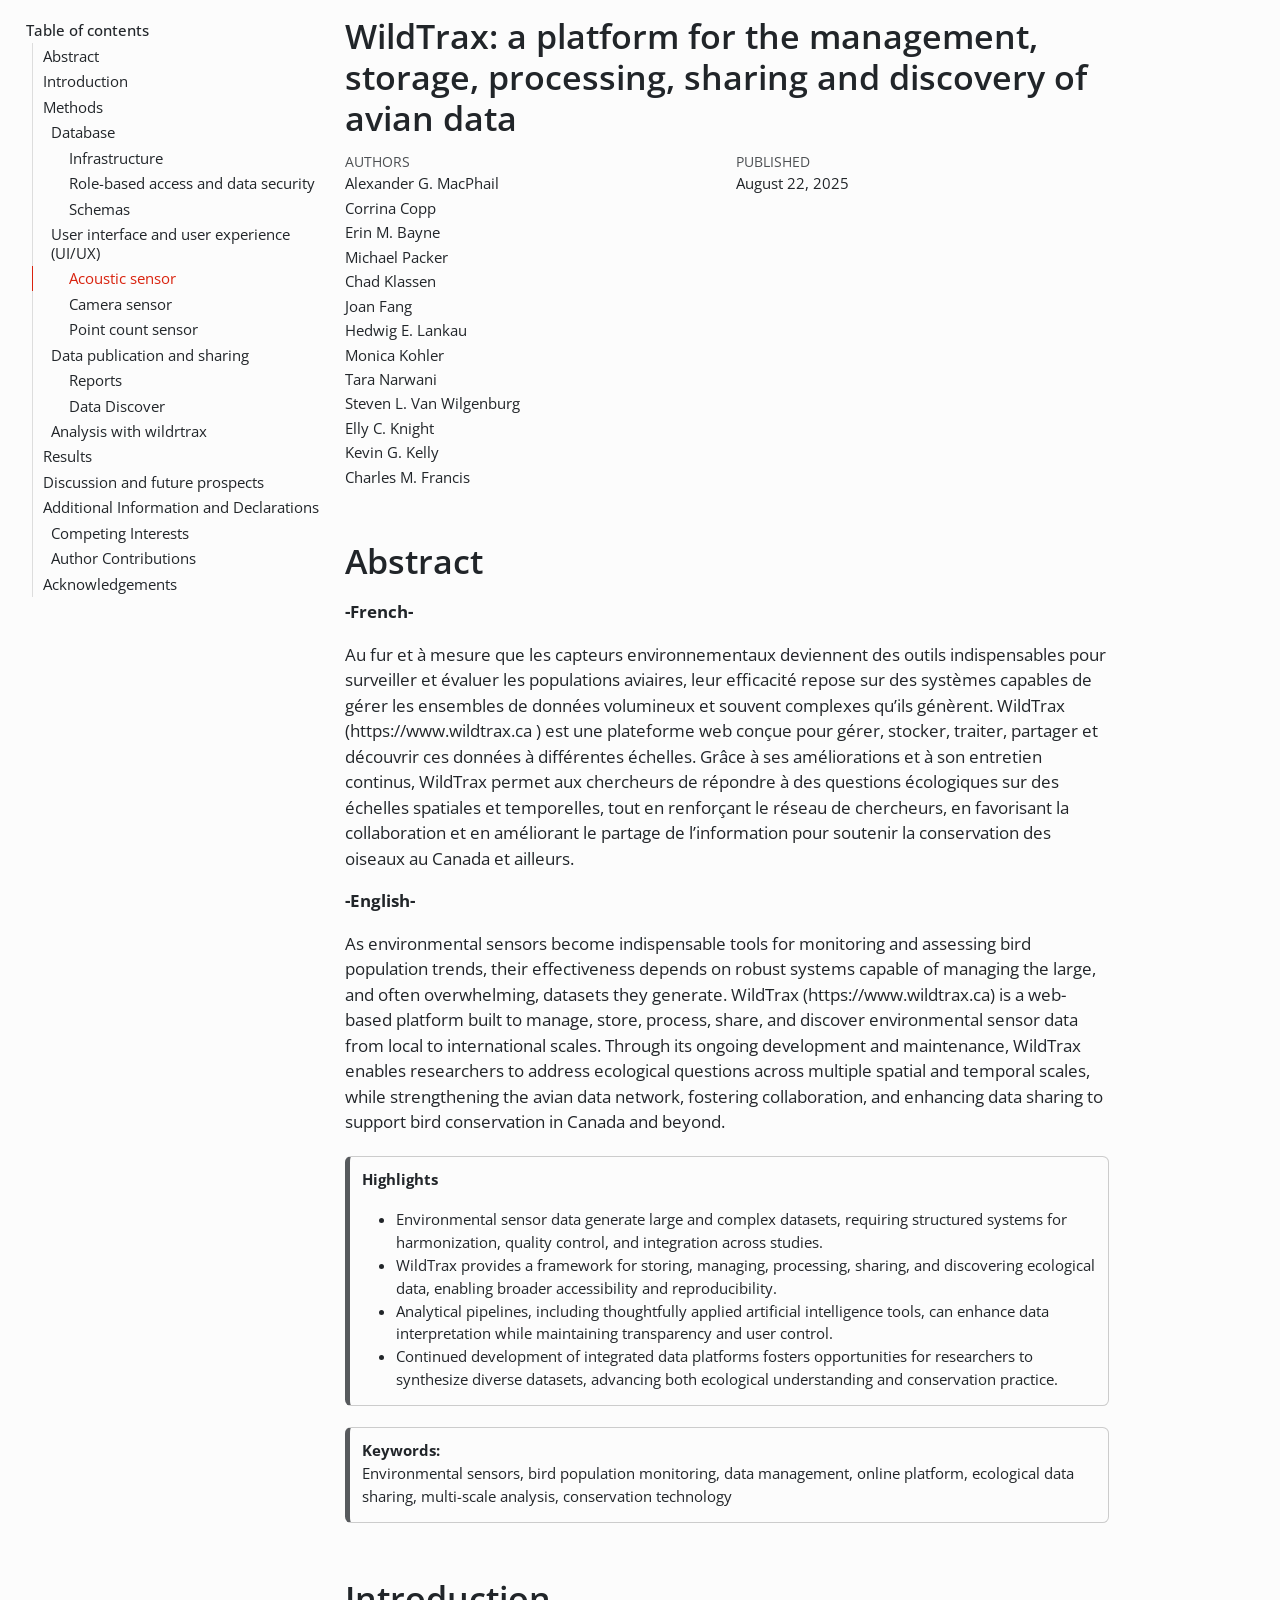
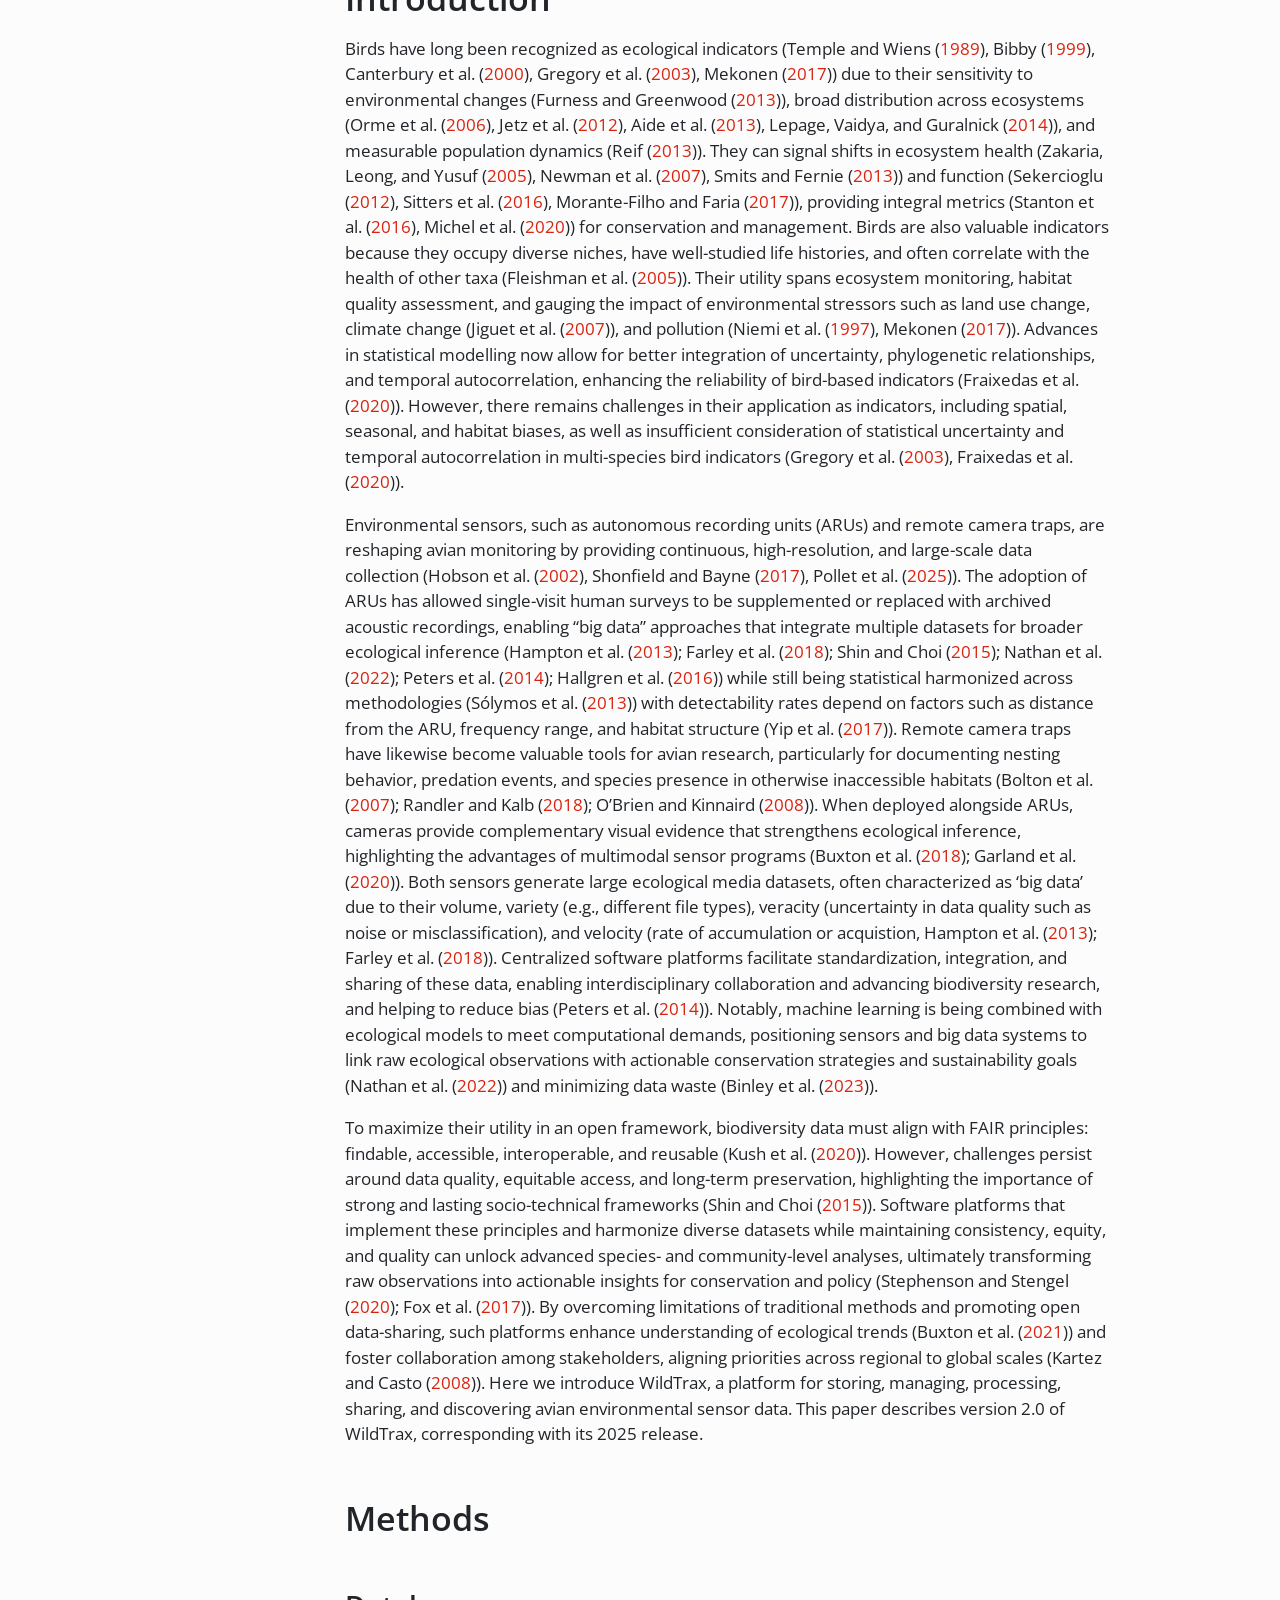
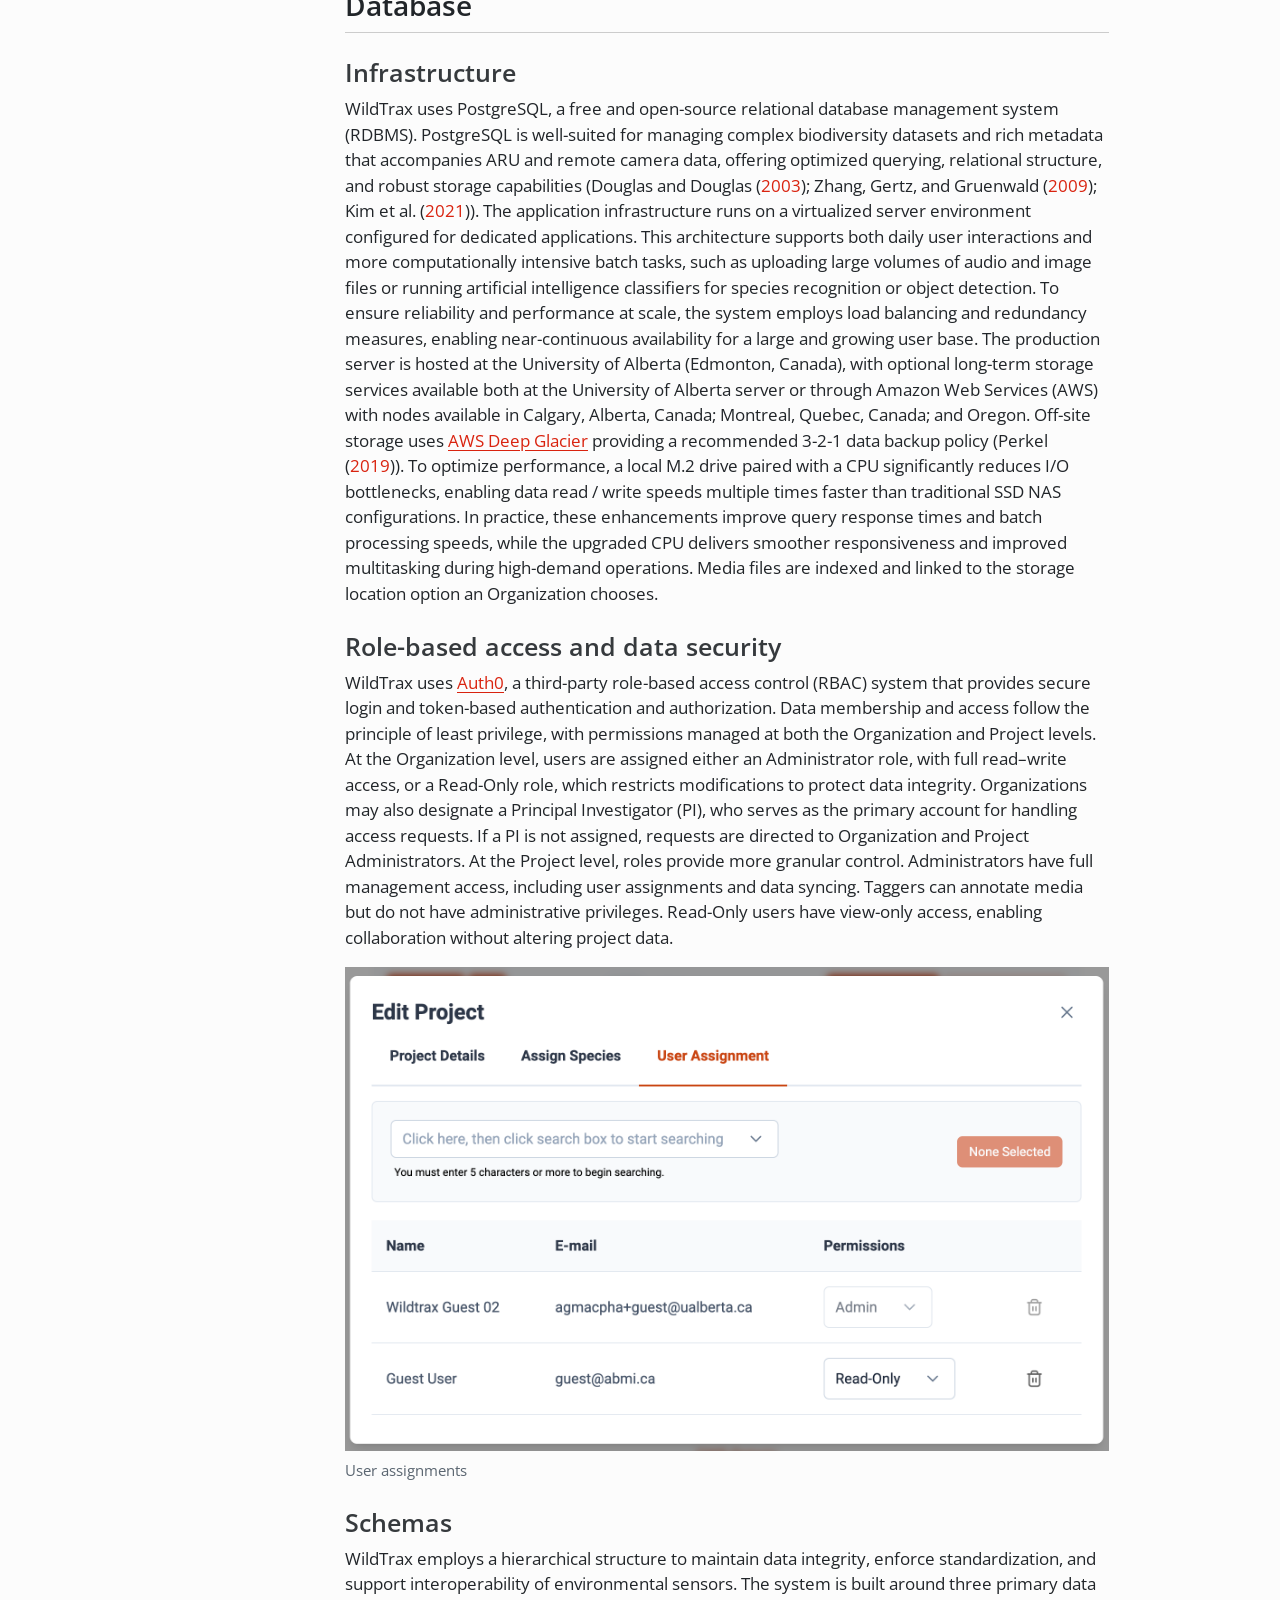
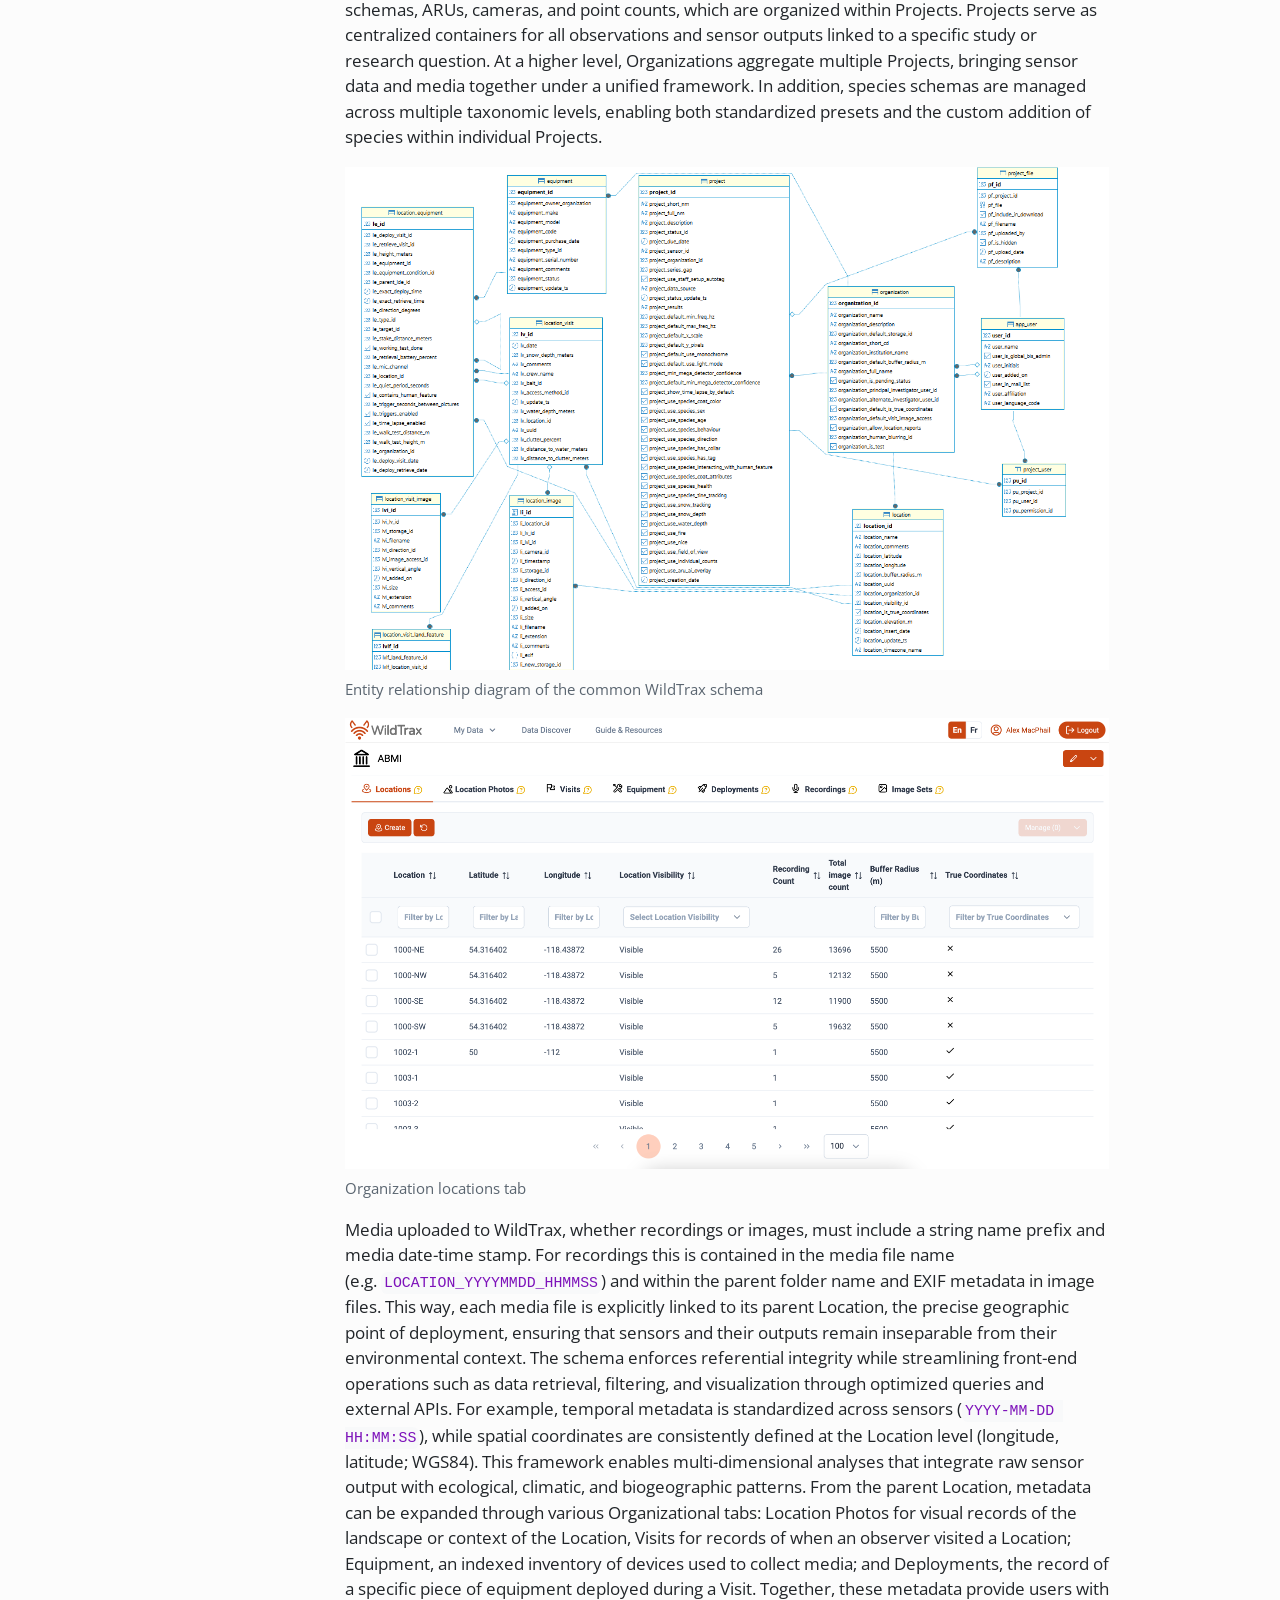
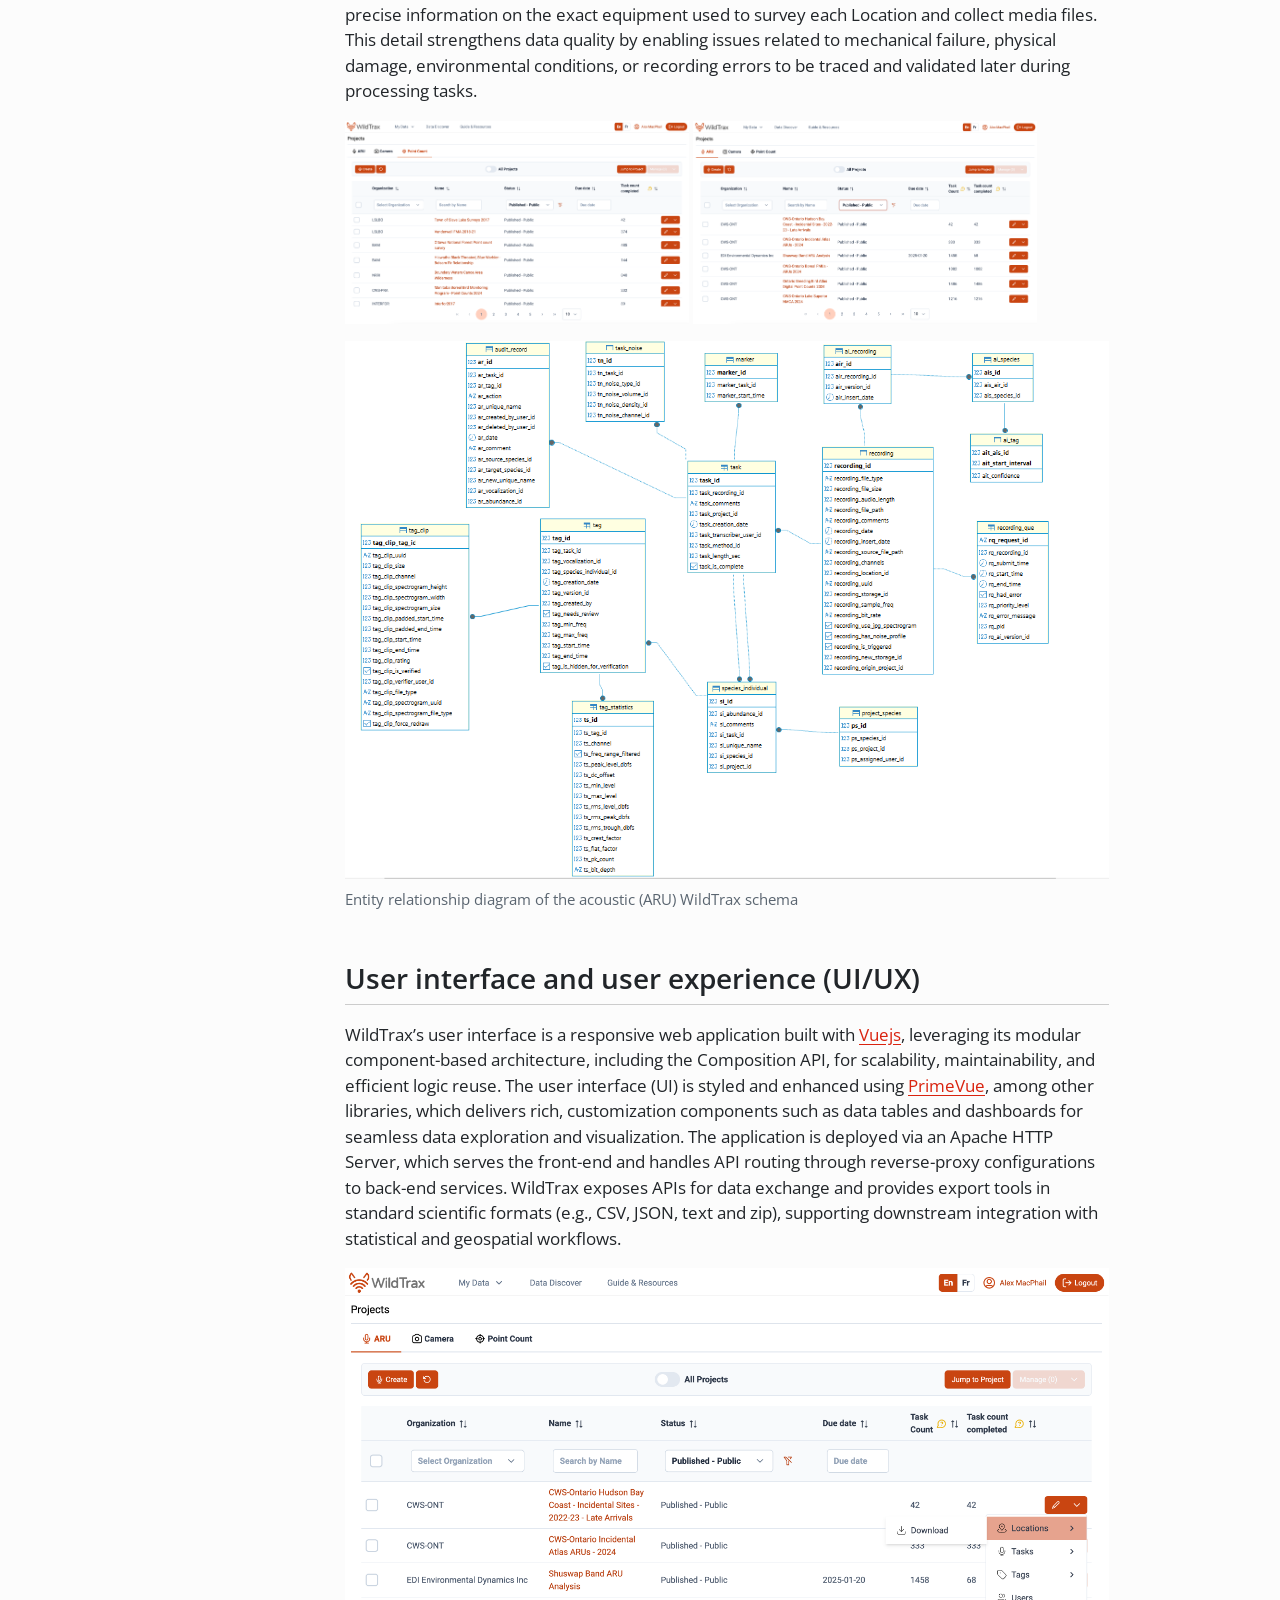
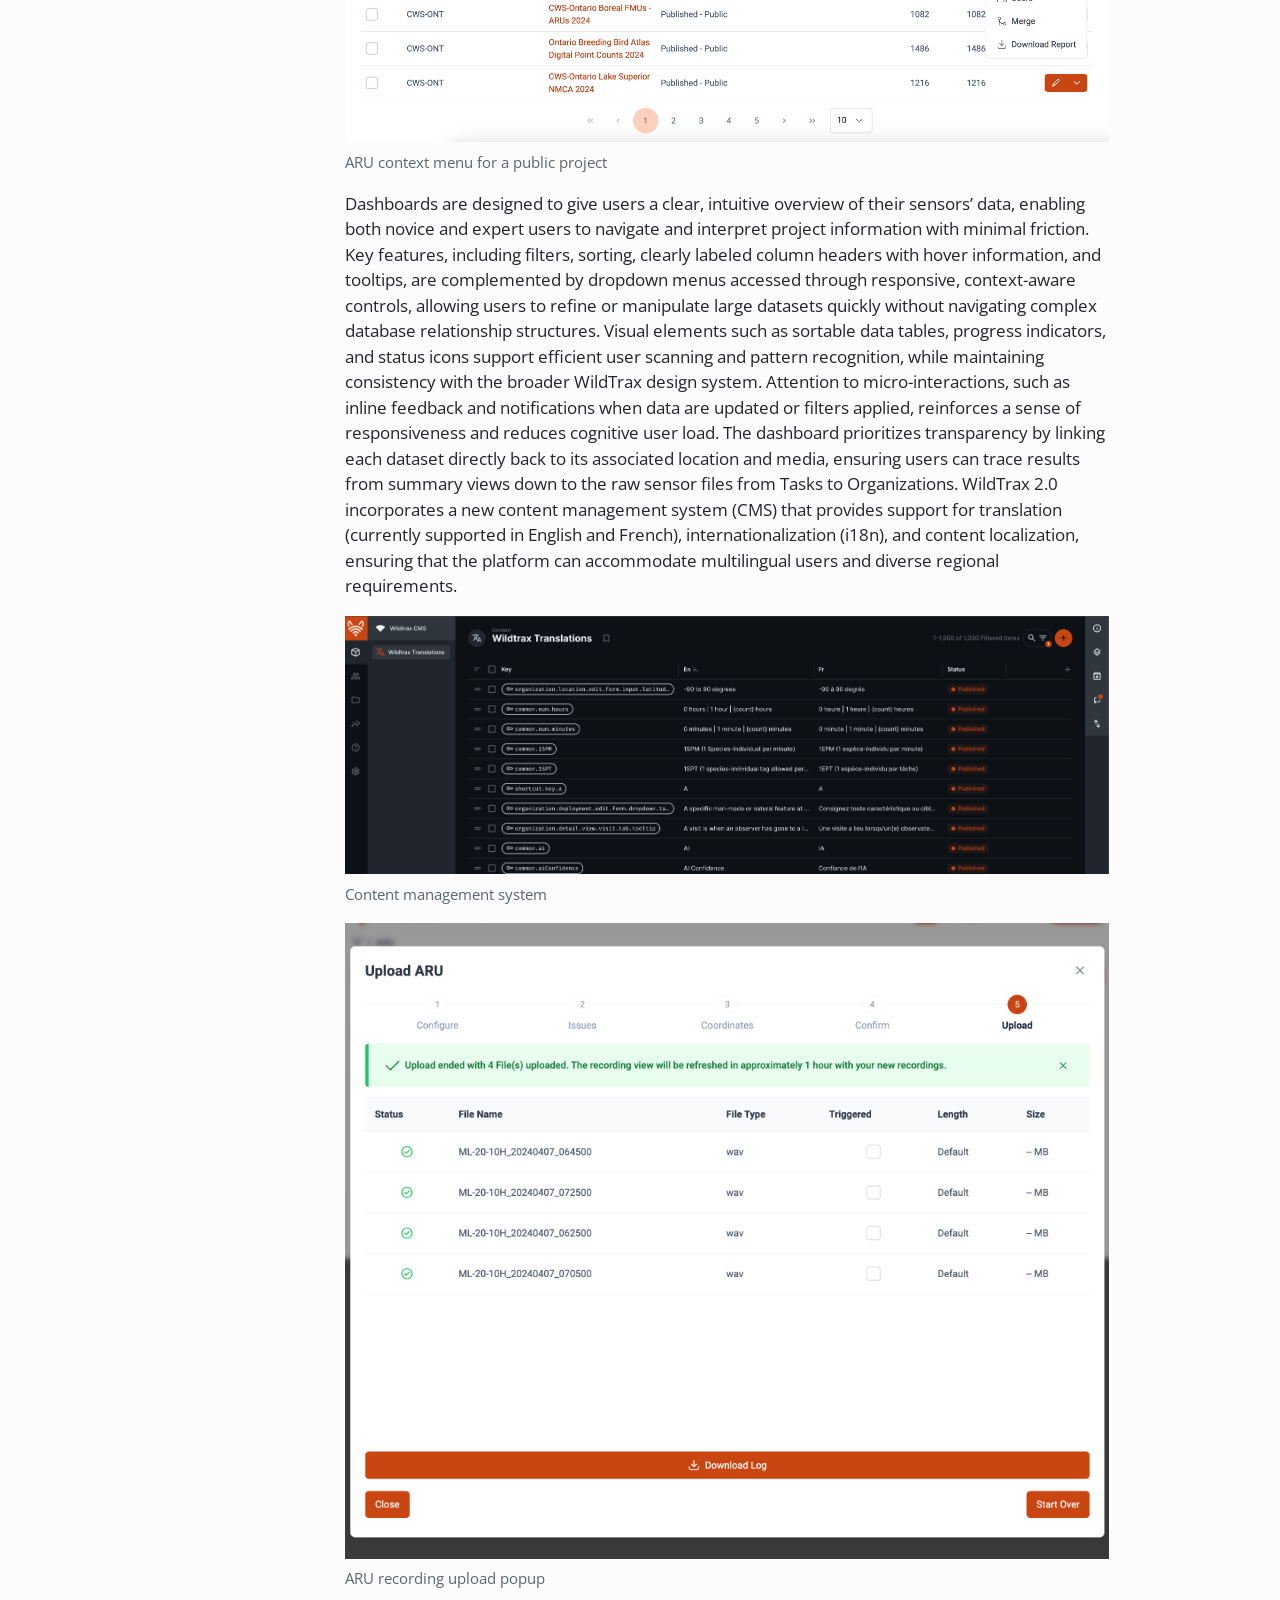
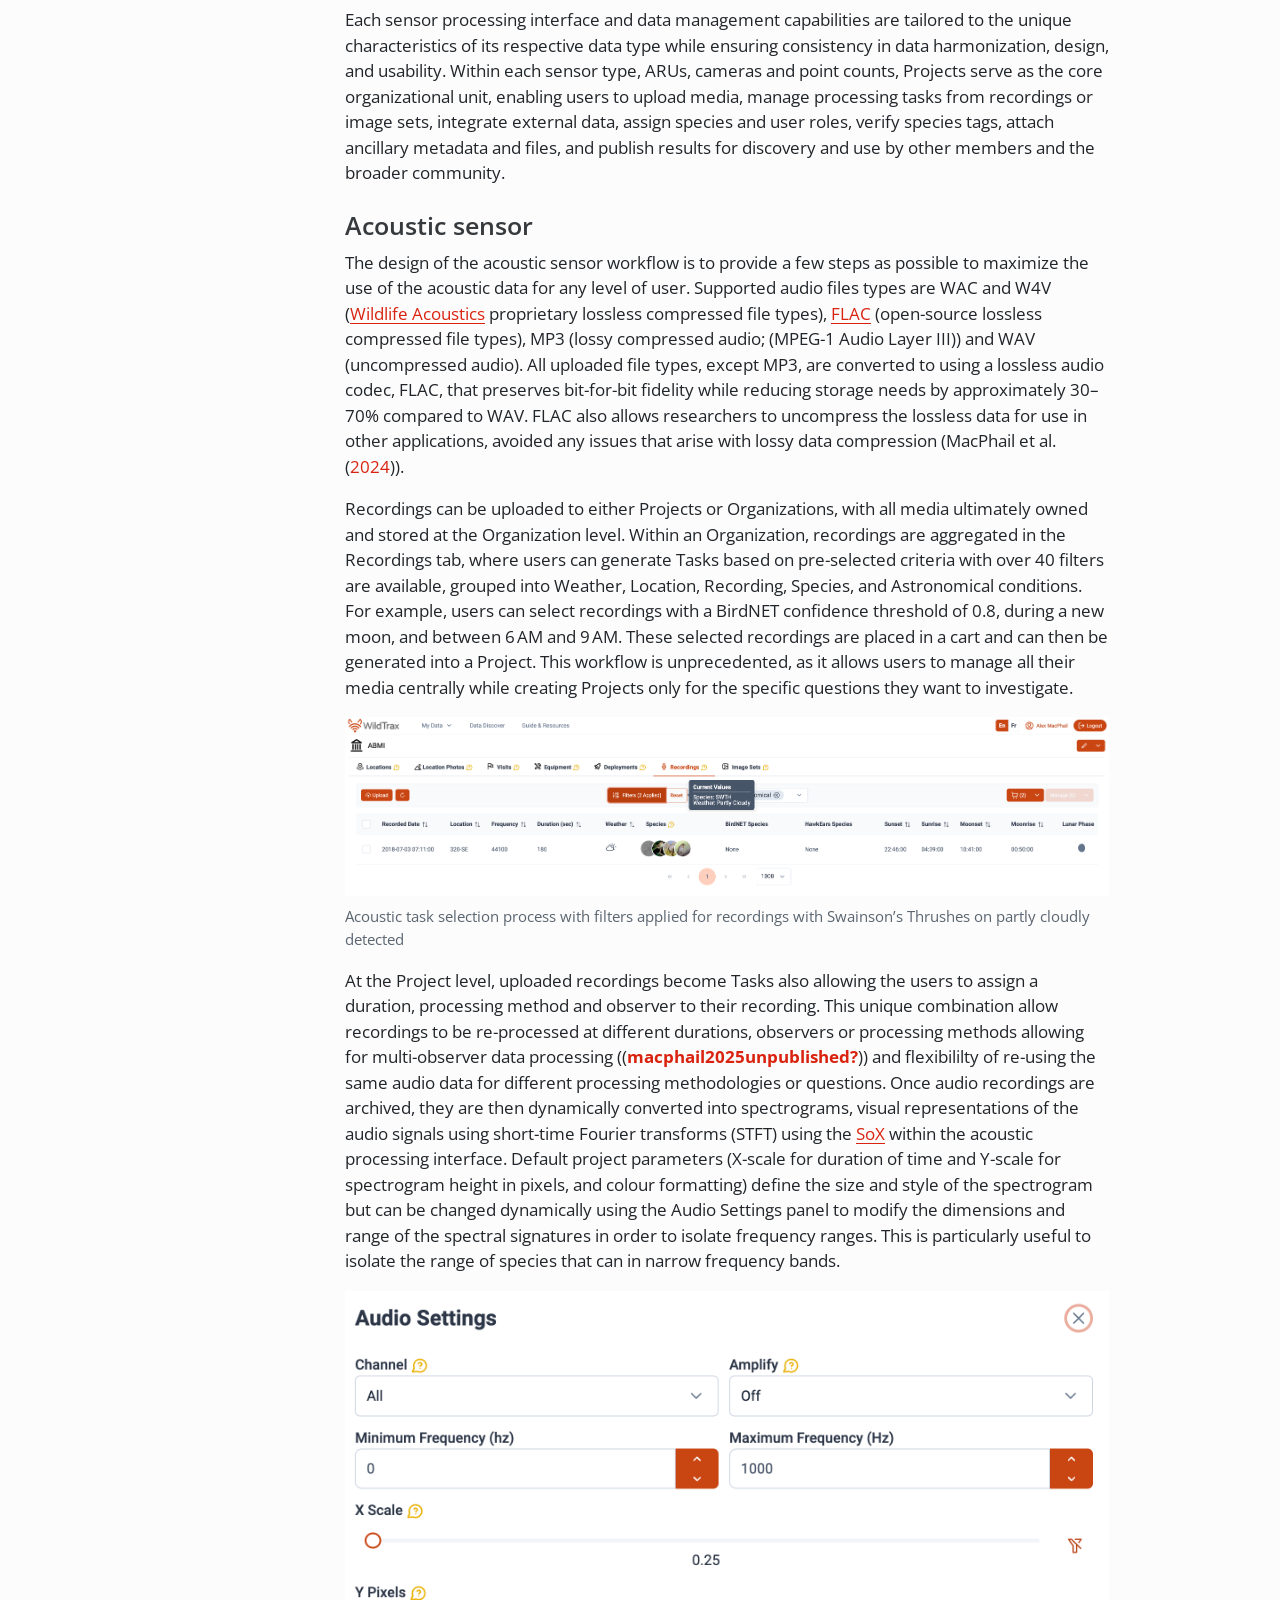
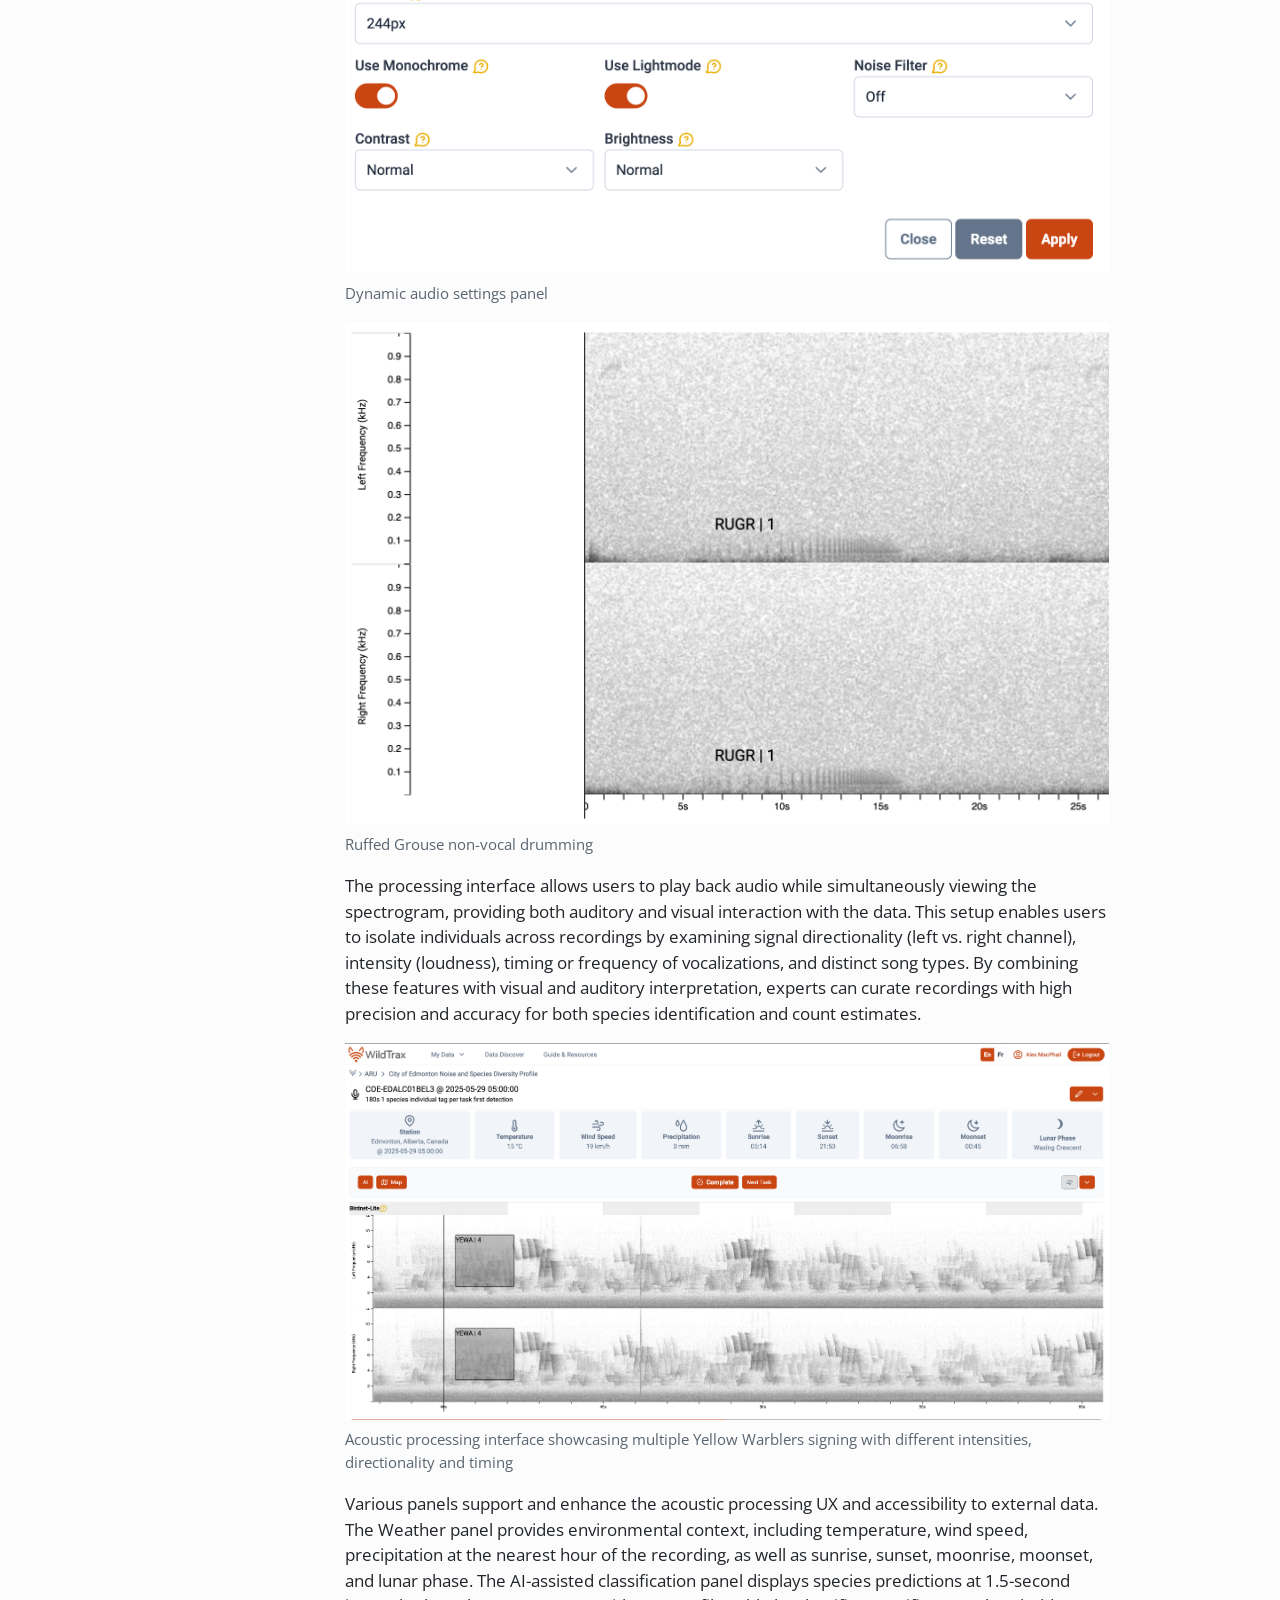
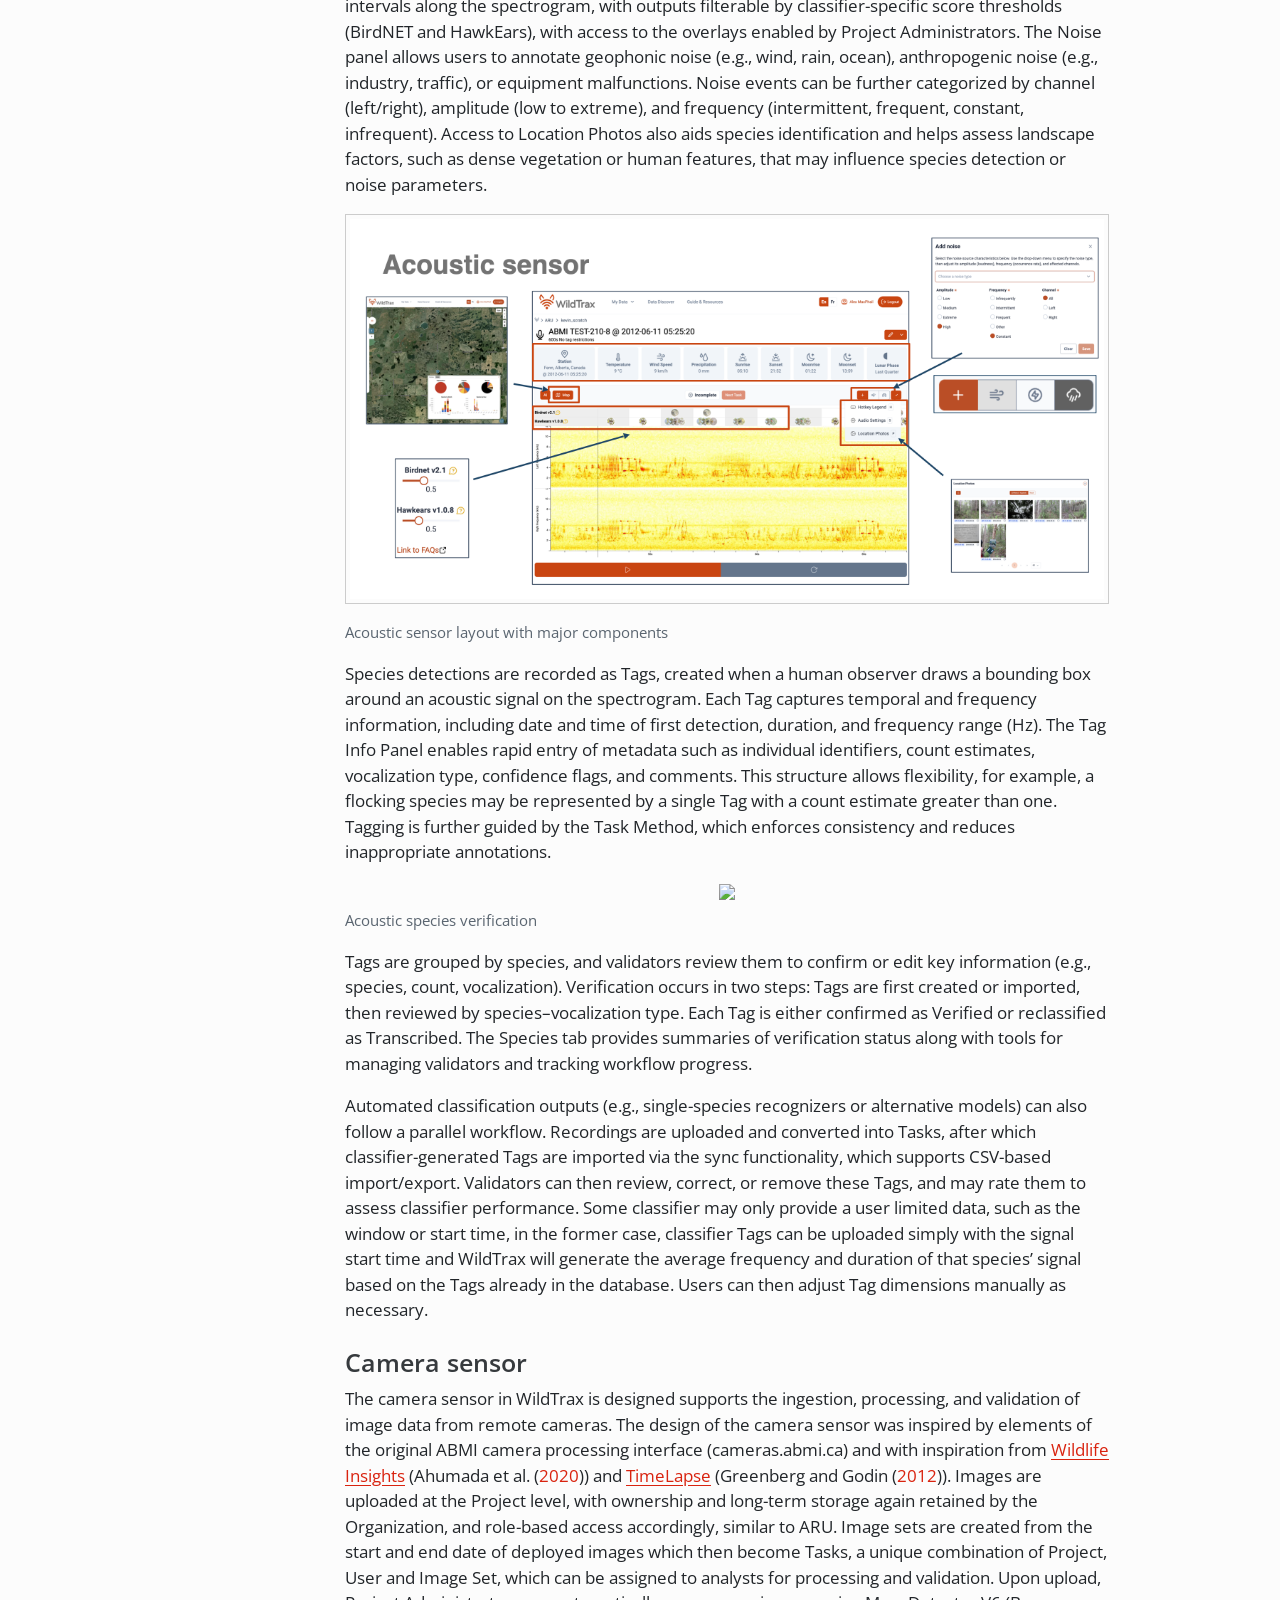
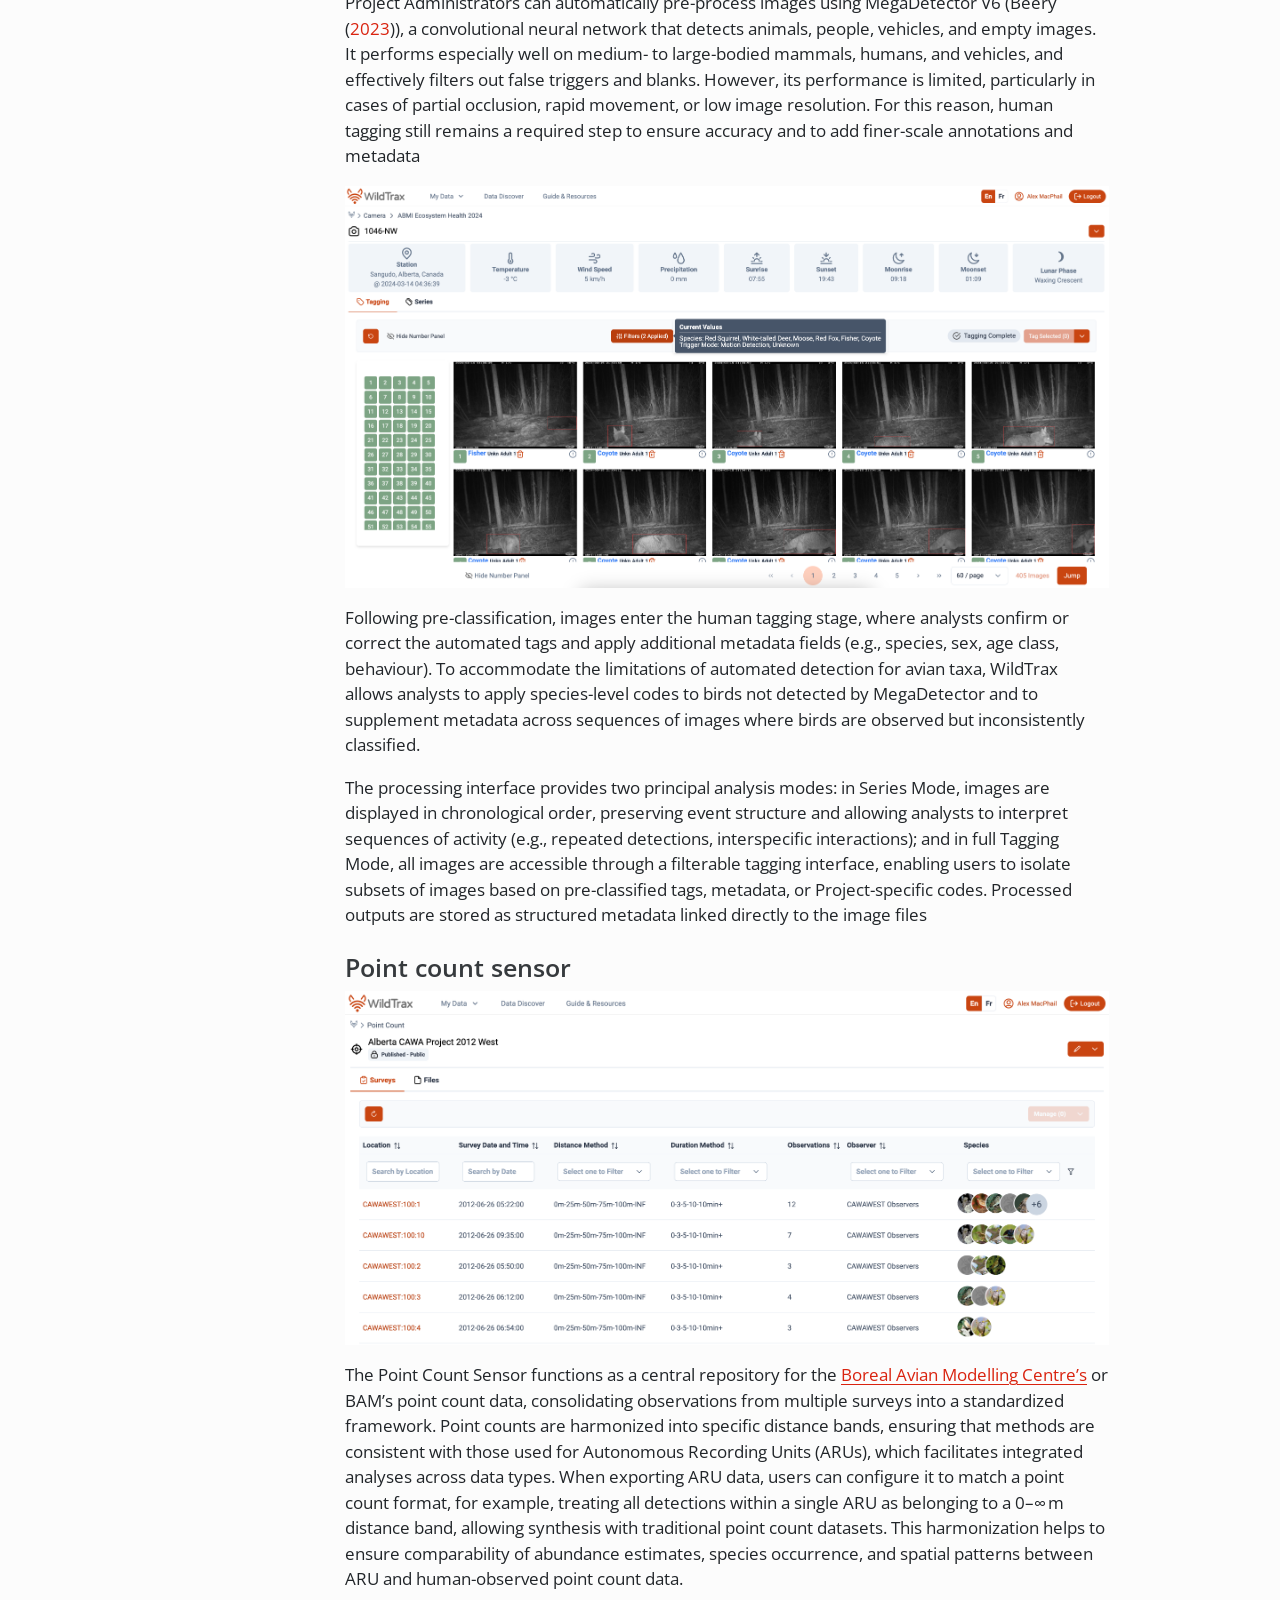
==== commit 2d785b00: "missed assets. log count of tags. save data" ====
--- a/wildtrax-ace-eco.html
+++ b/wildtrax-ace-eco.html
@@ -91,6 +91,16 @@
 <script src="wildtrax-ace-eco_files/libs/quarto-contrib/glightbox/glightbox.min.js"></script>
 <link href="wildtrax-ace-eco_files/libs/quarto-contrib/glightbox/glightbox.min.css" rel="stylesheet">
 <link href="wildtrax-ace-eco_files/libs/quarto-contrib/glightbox/lightbox.css" rel="stylesheet">
+<link href="wildtrax-ace-eco_files/libs/htmltools-fill-0.5.8.1/fill.css" rel="stylesheet">
+<script src="wildtrax-ace-eco_files/libs/htmlwidgets-1.6.4/htmlwidgets.js"></script>
+<link href="wildtrax-ace-eco_files/libs/datatables-css-0.0.0/datatables-crosstalk.css" rel="stylesheet">
+<script src="wildtrax-ace-eco_files/libs/datatables-binding-0.33/datatables.js"></script>
+<script src="wildtrax-ace-eco_files/libs/jquery-3.6.0/jquery-3.6.0.min.js"></script>
+<link href="wildtrax-ace-eco_files/libs/dt-core-1.13.6/css/jquery.dataTables.min.css" rel="stylesheet">
+<link href="wildtrax-ace-eco_files/libs/dt-core-1.13.6/css/jquery.dataTables.extra.css" rel="stylesheet">
+<script src="wildtrax-ace-eco_files/libs/dt-core-1.13.6/js/jquery.dataTables.min.js"></script>
+<link href="wildtrax-ace-eco_files/libs/crosstalk-1.2.1/css/crosstalk.min.css" rel="stylesheet">
+<script src="wildtrax-ace-eco_files/libs/crosstalk-1.2.1/js/crosstalk.min.js"></script>
 
 
 </head>
@@ -117,7 +127,7 @@
   <ul class="collapse">
   <li><a href="#acoustic-sensor" id="toc-acoustic-sensor" class="nav-link" data-scroll-target="#acoustic-sensor">Acoustic sensor</a></li>
   <li><a href="#camera-sensor" id="toc-camera-sensor" class="nav-link" data-scroll-target="#camera-sensor">Camera sensor</a></li>
-  <li><a href="#avian-point-counts" id="toc-avian-point-counts" class="nav-link" data-scroll-target="#avian-point-counts">Avian point counts</a></li>
+  <li><a href="#point-count-sensor" id="toc-point-count-sensor" class="nav-link" data-scroll-target="#point-count-sensor">Point count sensor</a></li>
   </ul></li>
   <li><a href="#data-publication-and-sharing" id="toc-data-publication-and-sharing" class="nav-link" data-scroll-target="#data-publication-and-sharing">Data publication and sharing</a>
   <ul class="collapse">
@@ -187,7 +197,7 @@
 <section id="abstract" class="level1">
 <h1>Abstract</h1>
 <p><strong>-French-</strong></p>
-<p>Au fur et à mesure que les capteurs environnementaux deviennent des outils indispensables pour surveiller et évaluer les populations aviaires, leur efficacité repose sur des systèmes capables de gérer les ensembles de données volumineux et souvent complexes qu’ils génèrent. WildTrax (https://www.wildtrax.ca ) est une plateforme web conçue pour gérer, stocker, traiter, partager et explorer les données issues de capteurs environnementaux à différentes échelles. Grâce à ses améliorations et à son entretien continus, WildTrax permet aux chercheurs de répondre à des questions écologiques sur de multiples échelles spatiales et temporelles, tout en renforçant le réseau de chercheurs, en favorisant la collaboration et en améliorant le partage de l’information pour soutenir la conservation des oiseaux au Canada et ailleurs.</p>
+<p>Au fur et à mesure que les capteurs environnementaux deviennent des outils indispensables pour surveiller et évaluer les populations aviaires, leur efficacité repose sur des systèmes capables de gérer les ensembles de données volumineux et souvent complexes qu’ils génèrent. WildTrax (https://www.wildtrax.ca ) est une plateforme web conçue pour gérer, stocker, traiter, partager et découvrir ces données à différentes échelles. Grâce à ses améliorations et à son entretien continus, WildTrax permet aux chercheurs de répondre à des questions écologiques sur des échelles spatiales et temporelles, tout en renforçant le réseau de chercheurs, en favorisant la collaboration et en améliorant le partage de l’information pour soutenir la conservation des oiseaux au Canada et ailleurs.</p>
 <p><strong>-English-</strong></p>
 <p>As environmental sensors become indispensable tools for monitoring and assessing bird population trends, their effectiveness depends on robust systems capable of managing the large, and often overwhelming, datasets they generate. WildTrax (https://www.wildtrax.ca) is a web-based platform built to manage, store, process, share, and discover environmental sensor data from local to international scales. Through its ongoing development and maintenance, WildTrax enables researchers to address ecological questions across multiple spatial and temporal scales, while strengthening the avian data network, fostering collaboration, and enhancing data sharing to support bird conservation in Canada and beyond.</p>
 <div class="callout callout-style-simple callout-none no-icon">
@@ -247,8 +257,8 @@
 <p>WildTrax employs a hierarchical structure to maintain data integrity, enforce standardization, and support interoperability of environmental sensors. The system is built around three primary data schemas, ARUs, cameras, and point counts, which are organized within Projects. Projects serve as centralized containers for all observations and sensor outputs linked to a specific study or research question. At a higher level, Organizations aggregate multiple Projects, bringing sensor data and media together under a unified framework. In addition, species schemas are managed across multiple taxonomic levels, enabling both standardized presets and the custom addition of species within individual Projects.</p>
 <div class="quarto-figure quarto-figure-center">
 <figure class="figure">
-<p><a href="assets/common-schema.png" class="lightbox" data-gallery="quarto-lightbox-gallery-2" title="Common schema"><img src="assets/common-schema.png" class="img-fluid figure-img" alt="Common schema"></a></p>
-<figcaption>Common schema</figcaption>
+<p><a href="assets/common-schema.png" class="lightbox" data-gallery="quarto-lightbox-gallery-2" title="Entity relationship diagram of the common WildTrax schema"><img src="assets/common-schema.png" class="img-fluid figure-img" alt="Entity relationship diagram of the common WildTrax schema"></a></p>
+<figcaption>Entity relationship diagram of the common WildTrax schema</figcaption>
 </figure>
 </div>
 <div class="quarto-figure quarto-figure-center">
@@ -257,11 +267,16 @@
 <figcaption>Organization locations tab</figcaption>
 </figure>
 </div>
-<p>Media uploaded to WildTrax, whether recordings or images, must include a string name prefix and media date-time stamp. For recordings this is contained in the media file name (e.g.&nbsp;<code>LOCATION_YYYYMMDD_HHMMSS</code>) and within the parent folder name and EXIF metadata in image files. This way, each media file is explicitly linked to its parent Location, the precise geographic point of deployment, ensuring that sensors and their outputs remain inseparable from their environmental context. The schema enforces referential integrity while streamlining front-end operations such as data retrieval, filtering, and visualization through optimized queries and external APIs. For example, temporal metadata is standardized across sensors (<code>YYYY-MM-DD HH:MM:SS</code>), while spatial coordinates are consistently defined at the Location level (longitude, latitude; WGS84). This framework enables multi-dimensional analyses that integrate raw sensor output with ecological, climatic, and biogeographic patterns. From the parent Location, metadata can be expanded through various Organizational tabs: Visits for records of when an observer visited a Location; Equipment, an indexed inventory of devices used to collect media; and Deployments, the record of a specific piece of equipment deployed during a Visit. Together, these metadata provide users with precise information on the exact equipment used to survey each Location and collect media files. This detail strengthens data quality by enabling issues related to mechanical failure, physical damage, environmental conditions, or recording errors to be traced and validated later during processing tasks.</p>
+<p>Media uploaded to WildTrax, whether recordings or images, must include a string name prefix and media date-time stamp. For recordings this is contained in the media file name (e.g.&nbsp;<code>LOCATION_YYYYMMDD_HHMMSS</code>) and within the parent folder name and EXIF metadata in image files. This way, each media file is explicitly linked to its parent Location, the precise geographic point of deployment, ensuring that sensors and their outputs remain inseparable from their environmental context. The schema enforces referential integrity while streamlining front-end operations such as data retrieval, filtering, and visualization through optimized queries and external APIs. For example, temporal metadata is standardized across sensors (<code>YYYY-MM-DD HH:MM:SS</code>), while spatial coordinates are consistently defined at the Location level (longitude, latitude; WGS84). This framework enables multi-dimensional analyses that integrate raw sensor output with ecological, climatic, and biogeographic patterns. From the parent Location, metadata can be expanded through various Organizational tabs: Location Photos for visual records of the landscape or context of the Location, Visits for records of when an observer visited a Location; Equipment, an indexed inventory of devices used to collect media; and Deployments, the record of a specific piece of equipment deployed during a Visit. Together, these metadata provide users with precise information on the exact equipment used to survey each Location and collect media files. This detail strengthens data quality by enabling issues related to mechanical failure, physical damage, environmental conditions, or recording errors to be traced and validated later during processing tasks.</p>
 <p float="left">
 <img src="assets/pc-projects.png" alt="Point count project dashboard" width="45%"> <img src="assets/aru-projects.png" alt="ARU project dashboard" width="45%">
 </p>
-<p><a href="assets/aru-schema.png" class="lightbox" data-gallery="quarto-lightbox-gallery-4" title="ARU schema"><img src="assets/aru-schema.png" class="img-fluid" alt="ARU schema"></a> <a href="assets/species-schema.png" class="lightbox" data-gallery="quarto-lightbox-gallery-5" title="Species schema"><img src="assets/species-schema.png" class="img-fluid" alt="Species schema"></a></p>
+<div class="quarto-figure quarto-figure-center">
+<figure class="figure">
+<p><a href="assets/aru-schema.png" class="lightbox" data-gallery="quarto-lightbox-gallery-4" title="Entity relationship diagram of the acoustic (ARU) WildTrax schema"><img src="assets/aru-schema.png" class="img-fluid figure-img" alt="Entity relationship diagram of the acoustic (ARU) WildTrax schema"></a></p>
+<figcaption>Entity relationship diagram of the acoustic (ARU) WildTrax schema</figcaption>
+</figure>
+</div>
 </section>
 </section>
 <section id="user-interface-and-user-experience-uiux" class="level2">
@@ -269,20 +284,20 @@
 <p>WildTrax’s user interface is a responsive web application built with <a href="https://vuejs.org/,%20version%203">Vuejs</a>, leveraging its modular component-based architecture, including the Composition API, for scalability, maintainability, and efficient logic reuse. The user interface (UI) is styled and enhanced using <a href="https://primevue.org/">PrimeVue</a>, among other libraries, which delivers rich, customization components such as data tables and dashboards for seamless data exploration and visualization. The application is deployed via an Apache HTTP Server, which serves the front-end and handles API routing through reverse-proxy configurations to back-end services. WildTrax exposes APIs for data exchange and provides export tools in standard scientific formats (e.g., CSV, JSON, text and zip), supporting downstream integration with statistical and geospatial workflows.</p>
 <div class="quarto-figure quarto-figure-center">
 <figure class="figure">
-<p><a href="assets/context-menu-public.png" class="lightbox" data-gallery="quarto-lightbox-gallery-6" title="ARU context menu for a public project"><img src="assets/context-menu-public.png" class="img-fluid figure-img" alt="ARU context menu for a public project"></a></p>
+<p><a href="assets/context-menu-public.png" class="lightbox" data-gallery="quarto-lightbox-gallery-5" title="ARU context menu for a public project"><img src="assets/context-menu-public.png" class="img-fluid figure-img" alt="ARU context menu for a public project"></a></p>
 <figcaption>ARU context menu for a public project</figcaption>
 </figure>
 </div>
 <p>Dashboards are designed to give users a clear, intuitive overview of their sensors’ data, enabling both novice and expert users to navigate and interpret project information with minimal friction. Key features, including filters, sorting, clearly labeled column headers with hover information, and tooltips, are complemented by dropdown menus accessed through responsive, context-aware controls, allowing users to refine or manipulate large datasets quickly without navigating complex database relationship structures. Visual elements such as sortable data tables, progress indicators, and status icons support efficient user scanning and pattern recognition, while maintaining consistency with the broader WildTrax design system. Attention to micro-interactions, such as inline feedback and notifications when data are updated or filters applied, reinforces a sense of responsiveness and reduces cognitive user load. The dashboard prioritizes transparency by linking each dataset directly back to its associated location and media, ensuring users can trace results from summary views down to the raw sensor files from Tasks to Organizations. WildTrax 2.0 incorporates a new content management system (CMS) that provides support for translation (currently supported in English and French), internationalization (i18n), and content localization, ensuring that the platform can accommodate multilingual users and diverse regional requirements.</p>
 <div class="quarto-figure quarto-figure-center">
 <figure class="figure">
-<p><a href="assets/cms.png" class="lightbox" data-gallery="quarto-lightbox-gallery-7" title="Content management system"><img src="assets/cms.png" class="img-fluid figure-img" alt="Content management system"></a></p>
+<p><a href="assets/cms.png" class="lightbox" data-gallery="quarto-lightbox-gallery-6" title="Content management system"><img src="assets/cms.png" class="img-fluid figure-img" alt="Content management system"></a></p>
 <figcaption>Content management system</figcaption>
 </figure>
 </div>
 <div class="quarto-figure quarto-figure-center">
 <figure class="figure">
-<p><a href="assets/aru-upload.png" class="lightbox" data-gallery="quarto-lightbox-gallery-8" title="ARU recording upload popup"><img src="assets/aru-upload.png" class="img-fluid figure-img" alt="ARU recording upload popup"></a></p>
+<p><a href="assets/aru-upload.png" class="lightbox" data-gallery="quarto-lightbox-gallery-7" title="ARU recording upload popup"><img src="assets/aru-upload.png" class="img-fluid figure-img" alt="ARU recording upload popup"></a></p>
 <figcaption>ARU recording upload popup</figcaption>
 </figure>
 </div>
@@ -290,38 +305,77 @@
 <section id="acoustic-sensor" class="level3">
 <h3 class="anchored" data-anchor-id="acoustic-sensor">Acoustic sensor</h3>
 <p>The design of the acoustic sensor workflow is to provide a few steps as possible to maximize the use of the acoustic data for any level of user. Supported audio files types are WAC and W4V (<a href="https://www.wildlifeacoustics.com/">Wildlife Acoustics</a> proprietary lossless compressed file types), <a href="https://github.com/xiph/flac">FLAC</a> (open-source lossless compressed file types), MP3 (lossy compressed audio; (MPEG-1 Audio Layer III)) and WAV (uncompressed audio). All uploaded file types, except MP3, are converted to using a lossless audio codec, FLAC, that preserves bit-for-bit fidelity while reducing storage needs by approximately 30–70% compared to WAV. FLAC also allows researchers to uncompress the lossless data for use in other applications, avoided any issues that arise with lossy data compression (<span class="citation" data-cites="macphail2024audio">MacPhail et al. (<a href="#ref-macphail2024audio" role="doc-biblioref">2024</a>)</span>).</p>
-<p>Recordings can be uploaded to either Projects or Organizations, with the media ultimately being owned and stored by the Organization. At the Project level, uploaded recordings become Tasks also allowing the users to assign a duration, processing method and observer to their recording. This unique combination allow recordings to be re-processed at different durations, observers or processing methods allowing for multi-observer data processing (<span class="citation" data-cites="macphail2025unpublished">(<a href="#ref-macphail2025unpublished" role="doc-biblioref"><strong>macphail2025unpublished?</strong></a>)</span>) and flexibililty of re-using the same audio data for different processing methodologies or questions. Once audio recordings are archived, they are then dynamically converted into spectrograms, visual representations of the audio signals using short-time Fourier transforms (STFT) using the <a href="https://sourceforge.net/projects/sox/">SoX</a> within the acoustic processing interface. Default project parameters (X-scale for duration of time and Y-scale for spectrogram height in pixels, and colour formatting) define the size and style of the spectrogram but can be changed dynamically using the Audio Settings panel to modify the dimensions and range of the spectral signatures in order to isolate frequency ranges. This is particularly useful to isolate the range of species that can in narrow frequency bands. The processing interface then allows users to playback the audio while viewing the spectrogram, allowing an audio and visual interaction with the data.</p>
-<p><img src="assets/dynamic-audio-settings.png" class="ligthbox img-fluid" alt="Dynamic audio settings panel"> <a href="assets/ruffed-grouse.png" class="lightbox" data-gallery="quarto-lightbox-gallery-9" title="Ruffed Grouse non-vocal drumming"><img src="assets/ruffed-grouse.png" class="img-fluid" alt="Ruffed Grouse non-vocal drumming"></a></p>
-<p>Various panels support and enhance the acoustic processing workflow in WildTrax. The Weather panel provides environmental context, including temperature, wind speed, precipitation at the nearest hour of the recording, as well as sunrise, sunset, moonrise, moonset, and lunar phase. The AI-assisted classification panel displays species predictions at 1.5-second intervals along the spectrogram, with outputs filterable by classifier-specific score thresholds (BirdNET and HawkEars). Project administrators may also disable overlays entirely through the project settings. The Noise panel allows users to annotate geophonic noise (e.g., wind, rain, ocean), anthropogenic noise (e.g., industry, traffic), or equipment malfunctions. Noise events can be further categorized by channel (left/right), amplitude (low to extreme), and frequency (intermittent, frequent, constant, infrequent).</p>
-<div class="quarto-figure quarto-figure-center">
-<figure class="figure">
-<div class="quarto-figure quarto-figure-center">
-<figure class="figure">
-<p><a href="assets/acoustic-sensor.png" class="lightbox" data-gallery="quarto-lightbox-gallery-10" title="Acoustic sensor layout with major components"><img src="assets/acoustic-sensor.png" class="img-fluid quarto-figure quarto-figure-center figure-img" style="float:left; border:1px solid #ccc; padding:4px;" alt="Acoustic processing interface"></a></p>
+<p>Recordings can be uploaded to either Projects or Organizations, with all media ultimately owned and stored at the Organization level. Within an Organization, recordings are aggregated in the Recordings tab, where users can generate Tasks based on pre-selected criteria with over 40 filters are available, grouped into Weather, Location, Recording, Species, and Astronomical conditions. For example, users can select recordings with a BirdNET confidence threshold of 0.8, during a new moon, and between 6 AM and 9 AM. These selected recordings are placed in a cart and can then be generated into a Project. This workflow is unprecedented, as it allows users to manage all their media centrally while creating Projects only for the specific questions they want to investigate.</p>
+<div class="quarto-figure quarto-figure-center">
+<figure class="figure">
+<p><a href="assets/task-selector.png" class="lightbox" data-gallery="quarto-lightbox-gallery-8" title="Acoustic task selection process with filters applied for recordings with Swainson’s Thrushes on partly cloudly detected"><img src="assets/task-selector.png" class="img-fluid figure-img" alt="Acoustic task selection process with filters applied for recordings with Swainson’s Thrushes on partly cloudly detected"></a></p>
+<figcaption>Acoustic task selection process with filters applied for recordings with Swainson’s Thrushes on partly cloudly detected</figcaption>
+</figure>
+</div>
+<p>At the Project level, uploaded recordings become Tasks also allowing the users to assign a duration, processing method and observer to their recording. This unique combination allow recordings to be re-processed at different durations, observers or processing methods allowing for multi-observer data processing (<span class="citation" data-cites="macphail2025unpublished">(<a href="#ref-macphail2025unpublished" role="doc-biblioref"><strong>macphail2025unpublished?</strong></a>)</span>) and flexibililty of re-using the same audio data for different processing methodologies or questions. Once audio recordings are archived, they are then dynamically converted into spectrograms, visual representations of the audio signals using short-time Fourier transforms (STFT) using the <a href="https://sourceforge.net/projects/sox/">SoX</a> within the acoustic processing interface. Default project parameters (X-scale for duration of time and Y-scale for spectrogram height in pixels, and colour formatting) define the size and style of the spectrogram but can be changed dynamically using the Audio Settings panel to modify the dimensions and range of the spectral signatures in order to isolate frequency ranges. This is particularly useful to isolate the range of species that can in narrow frequency bands.</p>
+<div class="quarto-figure quarto-figure-center">
+<figure class="figure">
+<p><img src="assets/dynamic-audio-settings.png" class="ligthbox img-fluid figure-img"></p>
+<figcaption>Dynamic audio settings panel</figcaption>
+</figure>
+</div>
+<div class="quarto-figure quarto-figure-center">
+<figure class="figure">
+<p><a href="assets/ruffed-grouse.png" class="lightbox" data-gallery="quarto-lightbox-gallery-9" title="Ruffed Grouse non-vocal drumming"><img src="assets/ruffed-grouse.png" class="img-fluid figure-img" alt="Ruffed Grouse non-vocal drumming"></a></p>
+<figcaption>Ruffed Grouse non-vocal drumming</figcaption>
+</figure>
+</div>
+<p>The processing interface allows users to play back audio while simultaneously viewing the spectrogram, providing both auditory and visual interaction with the data. This setup enables users to isolate individuals across recordings by examining signal directionality (left vs.&nbsp;right channel), intensity (loudness), timing or frequency of vocalizations, and distinct song types. By combining these features with visual and auditory interpretation, experts can curate recordings with high precision and accuracy for both species identification and count estimates.</p>
+<div class="quarto-figure quarto-figure-center">
+<figure class="figure">
+<p><a href="assets/yellow-warblers.png" class="lightbox" data-gallery="quarto-lightbox-gallery-10" title="Acoustic processing interface showcasing multiple Yellow Warblers signing with different intensities, directionality and timing"><img src="assets/yellow-warblers.png" class="img-fluid figure-img" alt="Acoustic processing interface showcasing multiple Yellow Warblers signing with different intensities, directionality and timing"></a></p>
+<figcaption>Acoustic processing interface showcasing multiple Yellow Warblers signing with different intensities, directionality and timing</figcaption>
+</figure>
+</div>
+<p>Various panels support and enhance the acoustic processing UX and accessibility to external data. The Weather panel provides environmental context, including temperature, wind speed, precipitation at the nearest hour of the recording, as well as sunrise, sunset, moonrise, moonset, and lunar phase. The AI-assisted classification panel displays species predictions at 1.5-second intervals along the spectrogram, with outputs filterable by classifier-specific score thresholds (BirdNET and HawkEars), with access to the overlays enabled by Project Administrators. The Noise panel allows users to annotate geophonic noise (e.g., wind, rain, ocean), anthropogenic noise (e.g., industry, traffic), or equipment malfunctions. Noise events can be further categorized by channel (left/right), amplitude (low to extreme), and frequency (intermittent, frequent, constant, infrequent). Access to Location Photos also aids species identification and helps assess landscape factors, such as dense vegetation or human features, that may influence species detection or noise parameters.</p>
+<div class="quarto-figure quarto-figure-center">
+<figure class="figure">
+<div class="quarto-figure quarto-figure-center">
+<figure class="figure">
+<p><a href="assets/acoustic-sensor.png" class="lightbox" data-gallery="quarto-lightbox-gallery-11" title="Acoustic sensor layout with major components"><img src="assets/acoustic-sensor.png" class="img-fluid quarto-figure quarto-figure-center figure-img" style="float:left; border:1px solid #ccc; padding:4px;" alt="Acoustic processing interface"></a></p>
 </figure>
 </div>
 <figcaption>Acoustic sensor layout with major components</figcaption>
 </figure>
 </div>
-<p>Species detections are recorded as Tags, created when a human observer draws a bounding box around an acoustic signal on the spectrogram taken from the inspiration and design of the Avichorus platform [CITE]. Each Tag captures temporal and frequency information, including date and time of first detection, duration, and frequency range (Hz). The Tag Info Panel enables rapid entry of metadata such as individual identifiers, count estimates, vocalization type, confidence flags, and comments. This structure allows flexibility, for example, a flocking species may be represented by a single Tag with a count estimate greater than one. Tagging is further guided by the Task Method, which enforces consistency and reduces inappropriate annotations.</p>
-<p>Administrators use the Species Verification layout to curate all Tags within a project. Tags are grouped by species, and validators review them to confirm or edit key information (e.g., species, count, vocalization). Verification occurs in two steps: Tags are first created or imported, then reviewed by species–vocalization type. Each Tag is either confirmed as Verified or reclassified as Transcribed. The Species tab provides summaries of verification status along with tools for managing validators and tracking workflow progress.</p>
+<p>Species detections are recorded as Tags, created when a human observer draws a bounding box around an acoustic signal on the spectrogram. Each Tag captures temporal and frequency information, including date and time of first detection, duration, and frequency range (Hz). The Tag Info Panel enables rapid entry of metadata such as individual identifiers, count estimates, vocalization type, confidence flags, and comments. This structure allows flexibility, for example, a flocking species may be represented by a single Tag with a count estimate greater than one. Tagging is further guided by the Task Method, which enforces consistency and reduces inappropriate annotations.</p>
+<div class="quarto-figure quarto-figure-center">
+<figure class="figure">
+<p><img src="assets/species-verification.png" class="img-fluid figure-img"></p>
+<figcaption>Acoustic species verification</figcaption>
+</figure>
+</div>
+<p>Tags are grouped by species, and validators review them to confirm or edit key information (e.g., species, count, vocalization). Verification occurs in two steps: Tags are first created or imported, then reviewed by species–vocalization type. Each Tag is either confirmed as Verified or reclassified as Transcribed. The Species tab provides summaries of verification status along with tools for managing validators and tracking workflow progress.</p>
 <p>Automated classification outputs (e.g., single-species recognizers or alternative models) can also follow a parallel workflow. Recordings are uploaded and converted into Tasks, after which classifier-generated Tags are imported via the sync functionality, which supports CSV-based import/export. Validators can then review, correct, or remove these Tags, and may rate them to assess classifier performance. Some classifier may only provide a user limited data, such as the window or start time, in the former case, classifier Tags can be uploaded simply with the signal start time and WildTrax will generate the average frequency and duration of that species’ signal based on the Tags already in the database. Users can then adjust Tag dimensions manually as necessary.</p>
 </section>
 <section id="camera-sensor" class="level3">
 <h3 class="anchored" data-anchor-id="camera-sensor">Camera sensor</h3>
-<p>The camera sensor in WildTrax is designed supports the ingestion, processing, and validation of image data from remote cameras. The design of the camera sensor was inspired by elements of the original ABMI camera processing interface (cameras.abmi.ca) and with inspiration from <a href="https://www.wildlifeinsights.org/">Wildlife Insights</a> (<span class="citation" data-cites="ahumada2020wildlife">Ahumada et al. (<a href="#ref-ahumada2020wildlife" role="doc-biblioref">2020</a>)</span>) and <a href="http://www.saul.cpsc.ucalgary.ca/timelapse/">TimeLapse</a> (<span class="citation" data-cites="greenberg2012timelaspe">(<a href="#ref-greenberg2012timelaspe" role="doc-biblioref"><strong>greenberg2012timelaspe?</strong></a>)</span>). Images are uploaded at the Project level, with ownership and long-term storage again retained by the Organization, and role-based access accordingly, similar to ARU. Image sets are created from the start and end date of deployed images which then become Tasks, a unique combination of Project, User and Image Set, which can be assigned to analysts for processing and validation.</p>
-<p>Upon upload, Project Administrators have the option to automatically pre-process images with MegaDetector V6 (Beery et al.&nbsp;2019). A convolutional neural network that detects animals, people, vehicles, and empty images, it performs especially well on medium- to large-bodied mammals, humans, and vehicles, and is highly effective at filtering out false-fires and blanks. However, its performance is limited for small-bodied taxa such as birds, particularly in cases of partial occlusion, rapid movement, or low image resolution. For this reason, human tagging still remains a required step to ensure accuracy and to add finer-scale annotations. Following pre-classification, images enter the human tagging stage, where analysts confirm or correct the automated tags and apply additional metadata fields (e.g., species, sex, age class, behaviour). To accommodate the limitations of automated detection for avian taxa, WildTrax allows analysts to apply species-level codes to birds not detected by MegaDetector and to supplement metadata across sequences of images where birds are observed but inconsistently classified.</p>
-<p><a href=".png" class="lightbox" data-gallery="quarto-lightbox-gallery-11"><img src=".png" class="img-fluid"></a></p>
-<p>The WildTrax camera workflow provides two principal analysis modes. In Series Mode, images are displayed in chronological order, preserving event structure and allowing analysts to interpret sequences of activity (e.g., repeated detections, interspecific interactions). In full Tagging Mode, all images are accessible through a filterable tagging interface, enabling users to isolate subsets of images based on pre-classified tags, metadata, or Project-specific codes. Processed outputs are stored as structured metadata linked directly to the image files.</p>
-</section>
-<section id="avian-point-counts" class="level3">
-<h3 class="anchored" data-anchor-id="avian-point-counts">Avian point counts</h3>
-<p>The point count sensor serves as a repository for the <a href="borealbirds.ca">Boreal Avian Modelling Centre’s</a> point count data. Point counts are harmonized to a specific distance bands which methods are correspondent to ARU methods for synthesis. When exported ARU data can be setup in a point count format example ARU -&gt; 0-INF distance band.</p>
+<p>The camera sensor in WildTrax is designed supports the ingestion, processing, and validation of image data from remote cameras. The design of the camera sensor was inspired by elements of the original ABMI camera processing interface (cameras.abmi.ca) and with inspiration from <a href="https://www.wildlifeinsights.org/">Wildlife Insights</a> (<span class="citation" data-cites="ahumada2020wildlife">Ahumada et al. (<a href="#ref-ahumada2020wildlife" role="doc-biblioref">2020</a>)</span>) and <a href="http://www.saul.cpsc.ucalgary.ca/timelapse/">TimeLapse</a> (<span class="citation" data-cites="greenberg2012timelapse">Greenberg and Godin (<a href="#ref-greenberg2012timelapse" role="doc-biblioref">2012</a>)</span>). Images are uploaded at the Project level, with ownership and long-term storage again retained by the Organization, and role-based access accordingly, similar to ARU. Image sets are created from the start and end date of deployed images which then become Tasks, a unique combination of Project, User and Image Set, which can be assigned to analysts for processing and validation. Upon upload, Project Administrators can automatically pre-process images using MegaDetector V6 (<span class="citation" data-cites="beery2023megadetector">Beery (<a href="#ref-beery2023megadetector" role="doc-biblioref">2023</a>)</span>), a convolutional neural network that detects animals, people, vehicles, and empty images. It performs especially well on medium- to large-bodied mammals, humans, and vehicles, and effectively filters out false triggers and blanks. However, its performance is limited, particularly in cases of partial occlusion, rapid movement, or low image resolution. For this reason, human tagging still remains a required step to ensure accuracy and to add finer-scale annotations and metadata</p>
+<p><a href="assets/camera-tagging.png" class="lightbox" data-gallery="quarto-lightbox-gallery-12"><img src="assets/camera-tagging.png" class="img-fluid"></a></p>
+<p>Following pre-classification, images enter the human tagging stage, where analysts confirm or correct the automated tags and apply additional metadata fields (e.g., species, sex, age class, behaviour). To accommodate the limitations of automated detection for avian taxa, WildTrax allows analysts to apply species-level codes to birds not detected by MegaDetector and to supplement metadata across sequences of images where birds are observed but inconsistently classified.</p>
+<p>The processing interface provides two principal analysis modes: in Series Mode, images are displayed in chronological order, preserving event structure and allowing analysts to interpret sequences of activity (e.g., repeated detections, interspecific interactions); and in full Tagging Mode, all images are accessible through a filterable tagging interface, enabling users to isolate subsets of images based on pre-classified tags, metadata, or Project-specific codes. Processed outputs are stored as structured metadata linked directly to the image files</p>
+</section>
+<section id="point-count-sensor" class="level3">
+<h3 class="anchored" data-anchor-id="point-count-sensor">Point count sensor</h3>
+<p><img src="assets/pc-dashboard.png" class="img-fluid"></p>
+<p>The Point Count Sensor functions as a central repository for the <a href="borealbirds.ca">Boreal Avian Modelling Centre’s</a> or BAM’s point count data, consolidating observations from multiple surveys into a standardized framework. Point counts are harmonized into specific distance bands, ensuring that methods are consistent with those used for Autonomous Recording Units (ARUs), which facilitates integrated analyses across data types. When exporting ARU data, users can configure it to match a point count format, for example, treating all detections within a single ARU as belonging to a 0–∞ m distance band, allowing synthesis with traditional point count datasets. This harmonization helps to ensure comparability of abundance estimates, species occurrence, and spatial patterns between ARU and human-observed point count data.</p>
+<p><img src="assets/pc-surveys.png" class="img-fluid"></p>
 </section>
 </section>
 <section id="data-publication-and-sharing" class="level2">
 <h2 class="anchored" data-anchor-id="data-publication-and-sharing">Data publication and sharing</h2>
-<p>When the project is completed and all Tasks processed, the status of the project can be changed to a published status. Project publication allows other WildTrax users, who are not project members, to access the media, metadata or species detections from the project either through the project context menus &gt; Download Report or <a href="https://discover.wildtrax.ca/">Data Discover</a>. The publication status will control how data will become visible across the system. Project publication will lock users from editing species detections and is considered the final version of the data.</p>
+<p>When the Project is completed and all Tasks processed, the status of the Project can be changed to a published status. Project publication allows other WildTrax users, who are not Project members, to access the media, metadata or species detections from the project either through the Project context menus to Download Report or <a href="https://discover.wildtrax.ca/">Data Discover</a>. The publication status will control how data will become visible across the system. Project publication will lock users from editing species detections and is considered the final version of the data. In addition, for every published Project, WildTrax facilitates the open avian data network by providing a unique for <a href="https://naturecounts.ca/nc/default/main.jsp">NatureCounts</a>. Data are converted with a format flag on the <code>download-report</code> API to meet BDME (Bird Monitoring Database Exchange; https://naturecounts.ca/nc/default/nc_bmde.jsp) requirements and aligned with NatureCounts’ permission levels.</p>
+<div class="cell">
+<div class="cell-output-display">
+<div class="datatables html-widget html-fill-item" id="htmlwidget-daf664a6042db2ef7e62" style="width:100%;height:auto;"></div>
+<script type="application/json" data-for="htmlwidget-daf664a6042db2ef7e62">{"x":{"filter":"none","vertical":false,"data":[["Test","Active","Published – Private","Published – Map Only","Published – Map + Report Only","Published – Public"],["For users just getting started with an environmental sensor program or testing WildTrax functionalities. Project data are not avaialble for Download or in Data Discover except to project members.","Default status when a project is created. Active projects are currently being processed, designed, or in early stages of data uploading. Use for any general active work.","Project data are only available to project members. Other users must request access to view details such as species or locations.","Project data are visible in Data Discover, but media and reports are not accessible to non-project members. Location buffering and visibility settings apply.","Project data are available for Download and through Data Discover, but media is not accessible. Useful if data can be public but media must remain private. Does not exist for point counts.","All project data and details are publicly available for Download and through Data Discover. Location buffering and visibility settings still apply for non-members."]],"container":"<table class=\"display\">\n  <thead>\n    <tr>\n      <th>Status<\/th>\n      <th>Description<\/th>\n    <\/tr>\n  <\/thead>\n<\/table>","options":{"pageLength":10,"autoWidth":true,"columnDefs":[{"name":"Status","targets":0},{"name":"Description","targets":1}],"order":[],"orderClasses":false}},"evals":[],"jsHooks":[]}</script>
+</div>
+</div>
 <section id="reports" class="level3">
 <h3 class="anchored" data-anchor-id="reports">Reports</h3>
 <p>Each sensor is customized with a series of reports of data. Reports are purported to be abstractions and summaries of data collected across each sensor for various reasons. Each report serves a specific purpose to allow downstream users to analyze their data.</p>
@@ -398,27 +452,29 @@
 </section>
 <section id="results" class="level1 page-columns page-full">
 <h1>Results</h1>
-<p>With the acoustic and camera sensor in WildTrax release in 2018 and 2020, respectively, <strong>?@fig-data-accum</strong> shows the cumulative growth of camera-trap images and acoustic recordings within the ABMI and WildTrax framework. Since the launch of WildTrax 1.0 in 2018, contributions from ABMI internal programs and partner organizations have resulted in over 200 million images and 2.5 million acoustic recordings by 2025. Data accumulation has accelerated annually, reflecting increasing uptake of the platform. Projects span local to provincial scales, with a growing proportion published publicly, demonstrating the scalability and broad applicability of the system. The majority of public datasets, mainly those in the point count sensor through BAMs collaborations, now represent ~10% of the proportion of Project holdings, covers hundreds of thousands of km² of monitoring area, encompassing 263 Projects (205 ARU and point count, 58 camera) across 31 different Organizations.</p>
 <div class="cell page-columns page-full" data-layout-align="center" data-cap-location="margin">
 <div class="cell-output-display page-columns page-full">
-<div id="fig-data-accum-1" class="quarto-float quarto-figure quarto-figure-center anchored page-columns page-full" data-fig-align="center" data-cap-location="margin">
+<div id="fig-acoustic-spp" class="quarto-float quarto-figure quarto-figure-center anchored page-columns page-full" data-fig-align="center" data-cap-location="margin">
 <figure class="quarto-float quarto-float-fig figure page-columns page-full">
-<div aria-describedby="fig-data-accum-1-caption-0ceaefa1-69ba-4598-a22c-09a6ac19f8ca">
-<img src="wildtrax-ace-eco_files/figure-html/fig-data-accum-1.png" class="img-fluid quarto-figure quarto-figure-center figure-img" width="672">
-</div>
-<figcaption class="quarto-float-caption-margin quarto-float-caption quarto-float-fig margin-caption" id="fig-data-accum-1-caption-0ceaefa1-69ba-4598-a22c-09a6ac19f8ca">
-Figure&nbsp;2: Accumulation of media since WildTrax (2018) and ABMI’s (2014) inception of environmental sensor monitoring programs
+<div aria-describedby="fig-acoustic-spp-caption-0ceaefa1-69ba-4598-a22c-09a6ac19f8ca">
+<img src="wildtrax-ace-eco_files/figure-html/fig-acoustic-spp-1.png" class="img-fluid quarto-figure quarto-figure-center figure-img" width="672">
+</div>
+<figcaption class="quarto-float-caption-margin quarto-float-caption quarto-float-fig margin-caption" id="fig-acoustic-spp-caption-0ceaefa1-69ba-4598-a22c-09a6ac19f8ca">
+Figure&nbsp;2: All publicly accessible cumulative species detections in WildTrax for ten avian species across multiple taxonomic groups
 </figcaption>
 </figure>
 </div>
 </div>
-<div class="cell-output-display page-columns page-full">
-<div id="fig-data-accum-2" class="quarto-float quarto-figure quarto-figure-center anchored page-columns page-full" data-fig-align="center" data-cap-location="margin">
-<figure class="quarto-float quarto-float-fig figure page-columns page-full">
-<div aria-describedby="fig-data-accum-2-caption-0ceaefa1-69ba-4598-a22c-09a6ac19f8ca">
-<img src="wildtrax-ace-eco_files/figure-html/fig-data-accum-2.png" class="img-fluid quarto-figure quarto-figure-center figure-img" width="672">
-</div>
-<figcaption class="quarto-float-caption-margin quarto-float-caption quarto-float-fig margin-caption" id="fig-data-accum-2-caption-0ceaefa1-69ba-4598-a22c-09a6ac19f8ca">
+</div>
+<p>With the acoustic and camera sensor in WildTrax release in 2018 and 2020, respectively, <a href="#fig-data-accum" class="quarto-xref">Figure&nbsp;3</a> shows the cumulative growth of remote camera images and acoustic recordings within the ABMI and WildTrax framework. Since the launch of WildTrax 1.0 in 2018, contributions from ABMI internal programs and partner organizations have resulted in over 150 million images and 2.5 million acoustic recordings by 2025. Data accumulation has accelerated exponentially annually, reflecting increasing uptake of the platform. Projects span local to provincial scales, with a growing proportion published publicly, demonstrating the scalability and broad applicability of the system. The majority of public datasets, mainly those in the point count sensor through BAM collaborations, now represent ~10% of the proportion of Project holdings, covering [] km² of monitoring area, encompassing 263 Projects (205 ARU and point count, 58 camera) across 31 different Organizations.</p>
+<div class="cell" data-layout-align="center">
+<div class="cell-output-display">
+<div id="fig-data-accum" class="quarto-float quarto-figure quarto-figure-center anchored" data-fig-align="center">
+<figure class="quarto-float quarto-float-fig figure">
+<div aria-describedby="fig-data-accum-caption-0ceaefa1-69ba-4598-a22c-09a6ac19f8ca">
+<img src="wildtrax-ace-eco_files/figure-html/fig-data-accum-1.png" class="img-fluid quarto-figure quarto-figure-center figure-img" style="width:100.0%">
+</div>
+<figcaption class="quarto-float-caption-bottom quarto-float-caption quarto-float-fig" id="fig-data-accum-caption-0ceaefa1-69ba-4598-a22c-09a6ac19f8ca">
 Figure&nbsp;3: Accumulation of media since WildTrax (2018) and ABMI’s (2014) inception of environmental sensor monitoring programs
 </figcaption>
 </figure>
@@ -428,7 +484,7 @@
 </section>
 <section id="discussion-and-future-prospects" class="level1">
 <h1>Discussion and future prospects</h1>
-<p>The trends previously mentioned emphasize the importance of continually upgrading and handling data management strategies, optimized storage solutions, and efficient analytical tools to ensure continued accessibility and usability of media as volumes increase. The expansion of environmental sensor networks for avian monitoring has fundamentally altered how ecological data can be collected, managed, and interpreted. High-resolution, continuous recordings from ARUs and remote cameras generate unprecedented volumes of temporal and spatial data, yet the potential of these datasets is only realized through structured, scalable, and accessible management frameworks. Platforms such as WildTrax exemplify this need, offering centralized solutions that enable integration across sensor types, standardization of metadata, and harmonization of multi-source observations. Ongoing considerations in deploying these systems is the balance between data volume and interpretability.</p>
+<p>The expansion of environmental sensor networks for avian monitoring has fundamentally altered how ecological data can be collected, managed, and interpreted. These trends in software uptake emphasize the importance of continually upgrading and handling data management strategies, optimized storage solutions, and creating efficient analytical tools to ensure continued accessibility and usability of increasing big data. High-resolution, continuous recordings from ARUs and remote cameras generate unprecedented volumes of temporal and spatial data, yet the potential of these datasets is only realized through structured, scalable, and accessible management frameworks. Platforms such as WildTrax exemplify this need, offering centralized solutions that enable integration across sensor types, standardization of metadata, and harmonization of multi-source observations. Ongoing considerations in deploying these systems is the balance between data volume and interpretability.</p>
 <p>While sensors and artificial intelligence results can produce vast archives of audio and visual media, ensuring data quality and reducing noise or misclassification remains under ongoing management. Analytical pipelines that incorporate deep learning, combined with human verification, provide a mechanism to efficiently extract meaningful ecological signals while maintaining transparency and user control, shepherding futher human-computer collaboration. The potential of these platforms extends beyond single or multi-taxa monitoring; by linking fine-scale temporal datasets with spatially distributed sensors, researchers can begin to explore community-level patterns, seasonal dynamics, and multi-species interactions at scales that were previously unattainable. Furthermore, standardized, open-access repositories facilitate reproducibility and comparative studies, allowing new ecological questions to be addressed without the need to recollect data. This is particularly relevant for studies of ecosystem health and biodiversity trends, where longitudinal and multi-site datasets provide the statistical power required to detect subtle changes.</p>
 <p>The adoption of integrated sensor platforms also raises considerations for infrastructure, cost, and workflow design. Effective long-term monitoring relies not only on hardware reliability and data storage solutions, but also on user-friendly interfaces that allow project administrators and contributors to manage complex datasets efficiently. By supporting automated workflows alongside human oversight, platforms can reduce observer bias, improve detection accuracy, and provide verifiable, permanent records for ecological studies. Overall, while technological and computational advances have enabled large-scale environmental monitoring, the realization of these benefits is contingent upon robust data management systems. The development and refinement of platforms like WildTrax illustrate how socio-technical frameworks can mediate between raw sensor outputs and actionable ecological insights, creating opportunities for broader collaboration, reproducibility, and adaptive conservation practices across multiple spatial and temporal scales.</p>
 </section>
@@ -469,6 +525,9 @@
 <div id="ref-aide2013real" class="csl-entry" role="listitem">
 Aide, T Mitchell, Carlos Corrada-Bravo, Marconi Campos-Cerqueira, Carlos Milan, Giovany Vega, and Rafael Alvarez. 2013. <span>“Real-Time Bioacoustics Monitoring and Automated Species Identification.”</span> <em>PeerJ</em> 1: e103.
 </div>
+<div id="ref-beery2023megadetector" class="csl-entry" role="listitem">
+Beery, Sara. 2023. <span>“The MegaDetector: Large-Scale Deployment of Computer Vision for Conservation and Biodiversity Monitoring.”</span> <em>California Institute of Technology, Pasadena, CA, USA</em>.
+</div>
 <div id="ref-bibby1999making" class="csl-entry" role="listitem">
 Bibby, Colin J. 1999. <span>“Making the Most of Birds as Environmental Indicators.”</span> <em>Ostrich</em> 70 (1): 81–88.
 </div>
@@ -507,6 +566,9 @@
 </div>
 <div id="ref-garland2020acoustic" class="csl-entry" role="listitem">
 Garland, Laura, Andrew Crosby, Richard Hedley, Stan Boutin, and Erin Bayne. 2020. <span>“Acoustic Vs. Photographic Monitoring of Gray Wolves (Canis Lupus): A Methodological Comparison of Two Passive Monitoring Techniques.”</span> <em>Canadian Journal of Zoology</em> 98 (3): 219–28.
+</div>
+<div id="ref-greenberg2012timelapse" class="csl-entry" role="listitem">
+Greenberg, Saul, and Theresa Godin. 2012. <span>“Timelapse Image Analysis Manual.”</span>
 </div>
 <div id="ref-gregory2003using" class="csl-entry" role="listitem">
 Gregory, Richard D, David Noble, Rob Field, John Marchant, M Raven, and DW Gibbons. 2003. <span>“Using Birds as Indicators of Biodiversity.”</span> <em>Ornis Hungarica</em> 12 (13): 11–24.
@@ -1039,7 +1101,7 @@
 });
 </script>
 </div> <!-- /content -->
-<script>var lightboxQuarto = GLightbox({"openEffect":"zoom","selector":".lightbox","descPosition":"bottom","loop":false,"closeEffect":"zoom"});
+<script>var lightboxQuarto = GLightbox({"descPosition":"bottom","loop":false,"openEffect":"zoom","selector":".lightbox","closeEffect":"zoom"});
 (function() {
   let previousOnload = window.onload;
   window.onload = () => {
--- a/wildtrax-ace-eco_files/libs/htmltools-fill-0.5.8.1/fill.css
+++ b/wildtrax-ace-eco_files/libs/htmltools-fill-0.5.8.1/fill.css
@@ -0,0 +1,21 @@
+@layer htmltools {
+  .html-fill-container {
+    display: flex;
+    flex-direction: column;
+    /* Prevent the container from expanding vertically or horizontally beyond its
+    parent's constraints. */
+    min-height: 0;
+    min-width: 0;
+  }
+  .html-fill-container > .html-fill-item {
+    /* Fill items can grow and shrink freely within
+    available vertical space in fillable container */
+    flex: 1 1 auto;
+    min-height: 0;
+    min-width: 0;
+  }
+  .html-fill-container > :not(.html-fill-item) {
+    /* Prevent shrinking or growing of non-fill items */
+    flex: 0 0 auto;
+  }
+}
--- a/wildtrax-ace-eco_files/libs/crosstalk-1.2.1/css/crosstalk.min.css
+++ b/wildtrax-ace-eco_files/libs/crosstalk-1.2.1/css/crosstalk.min.css
@@ -0,0 +1 @@
+.container-fluid.crosstalk-bscols{margin-left:-30px;margin-right:-30px;white-space:normal}body>.container-fluid.crosstalk-bscols{margin-left:auto;margin-right:auto}.crosstalk-input-checkboxgroup .crosstalk-options-group .crosstalk-options-column{display:inline-block;padding-right:12px;vertical-align:top}@media only screen and (max-width: 480px){.crosstalk-input-checkboxgroup .crosstalk-options-group .crosstalk-options-column{display:block;padding-right:inherit}}.crosstalk-input{margin-bottom:15px}.crosstalk-input .control-label{margin-bottom:0;vertical-align:middle}.crosstalk-input input[type="checkbox"]{margin:4px 0 0;margin-top:1px;line-height:normal}.crosstalk-input .checkbox{position:relative;display:block;margin-top:10px;margin-bottom:10px}.crosstalk-input .checkbox>label{padding-left:20px;margin-bottom:0;font-weight:400;cursor:pointer}.crosstalk-input .checkbox input[type="checkbox"],.crosstalk-input .checkbox-inline input[type="checkbox"]{position:absolute;margin-top:2px;margin-left:-20px}.crosstalk-input .checkbox+.checkbox{margin-top:-5px}.crosstalk-input .checkbox-inline{position:relative;display:inline-block;padding-left:20px;margin-bottom:0;font-weight:400;vertical-align:middle;cursor:pointer}.crosstalk-input .checkbox-inline+.checkbox-inline{margin-top:0;margin-left:10px}
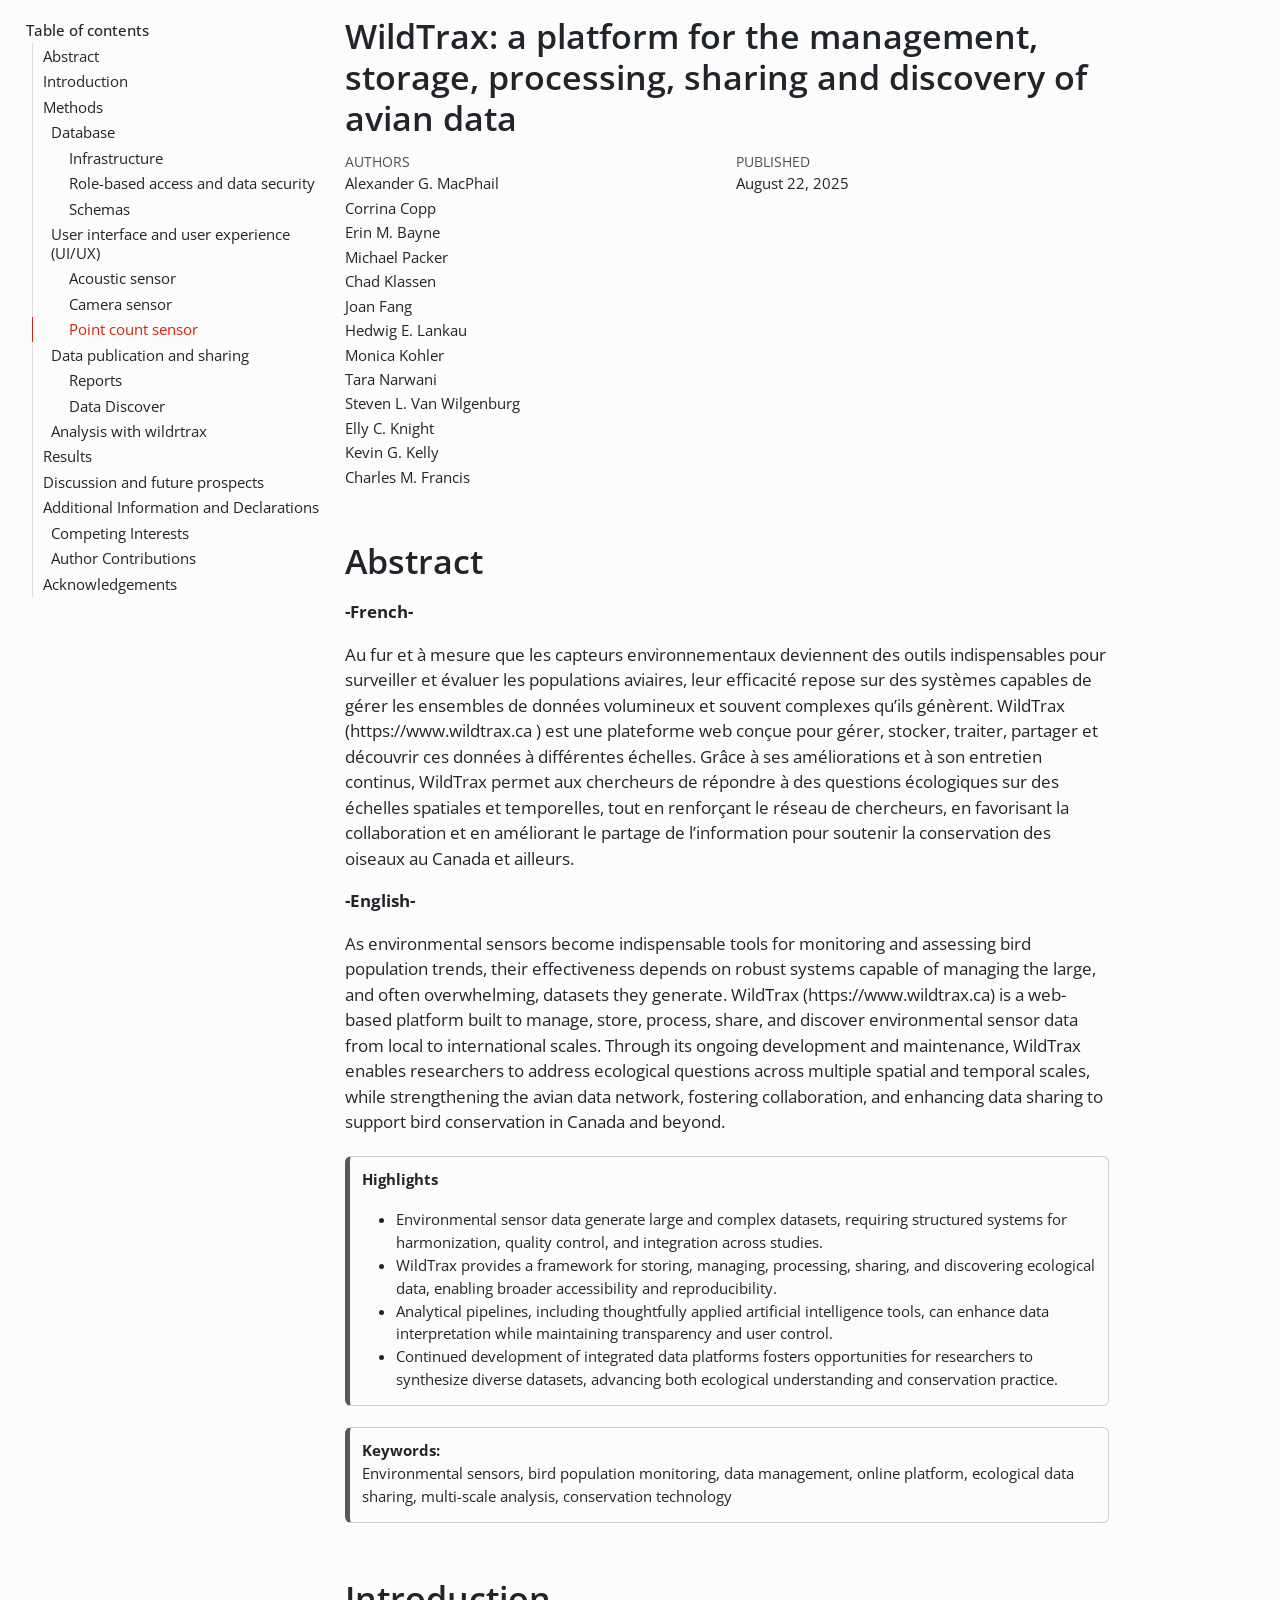
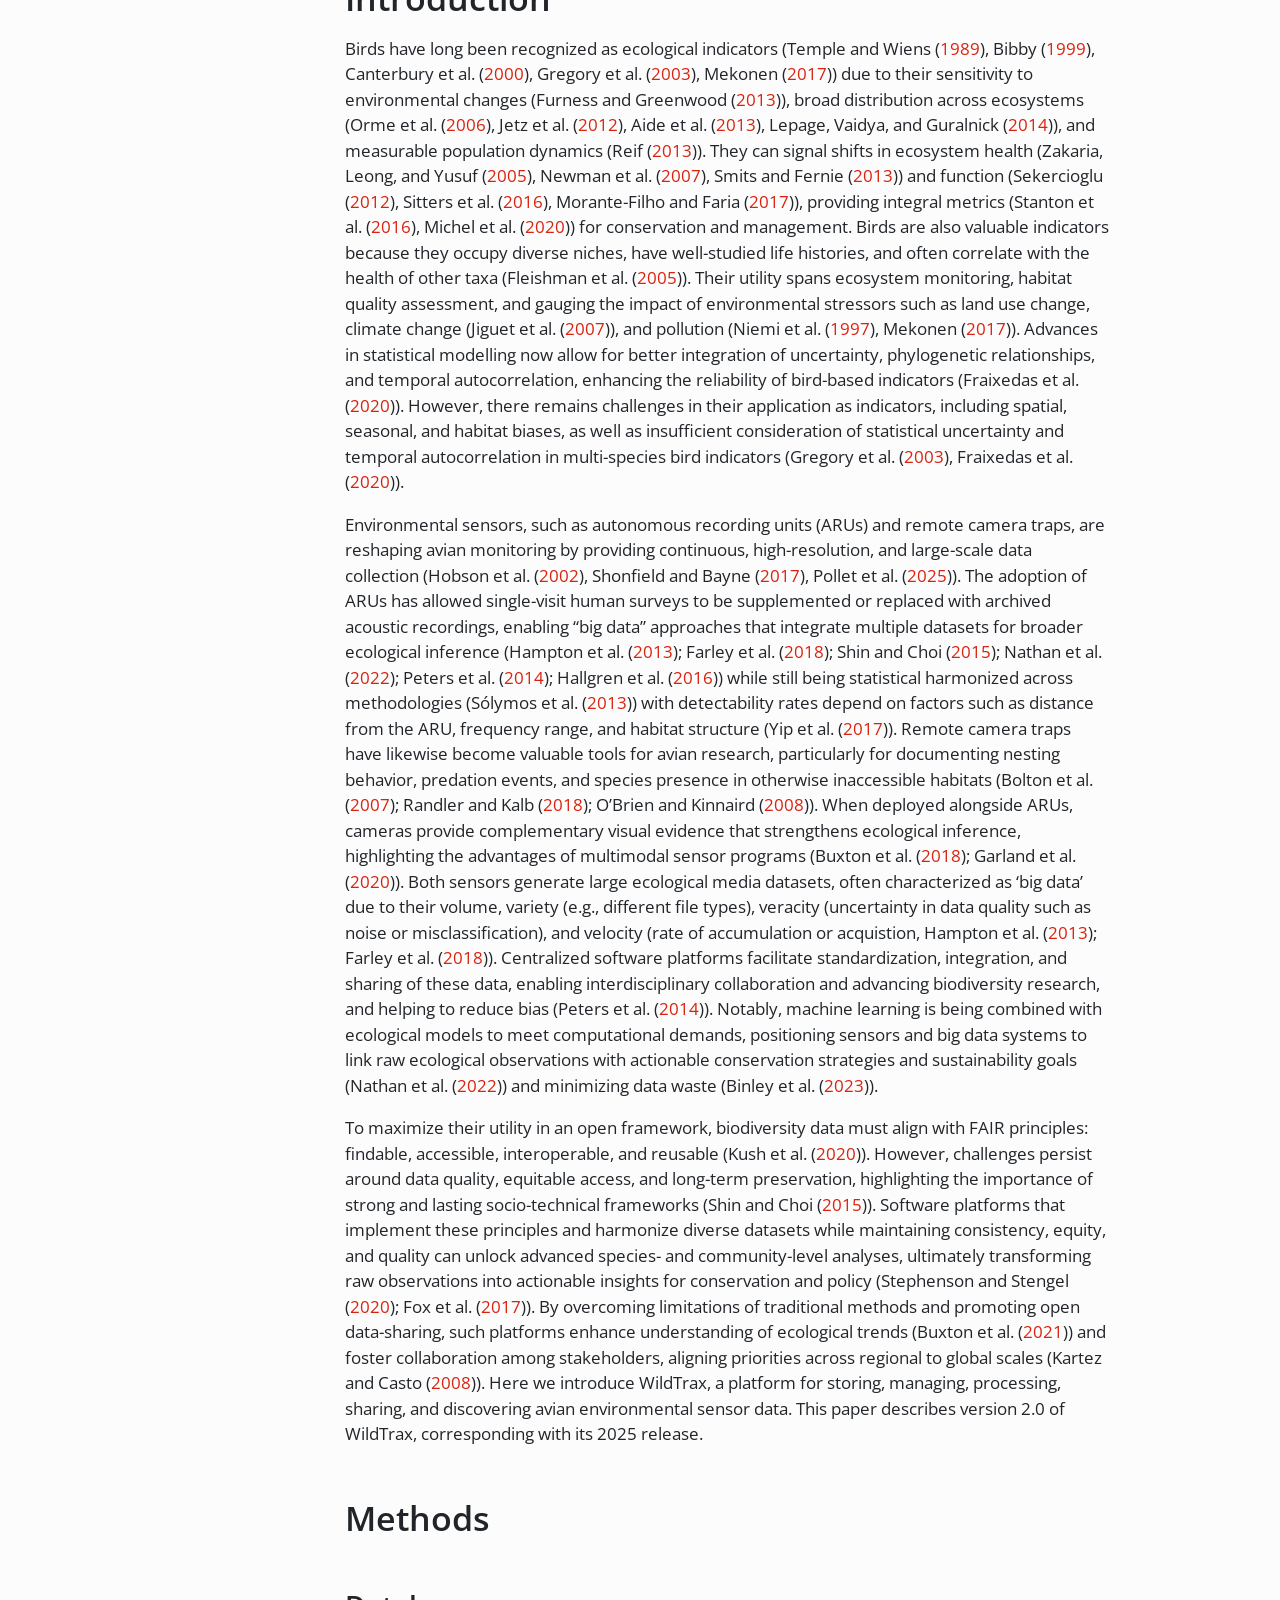
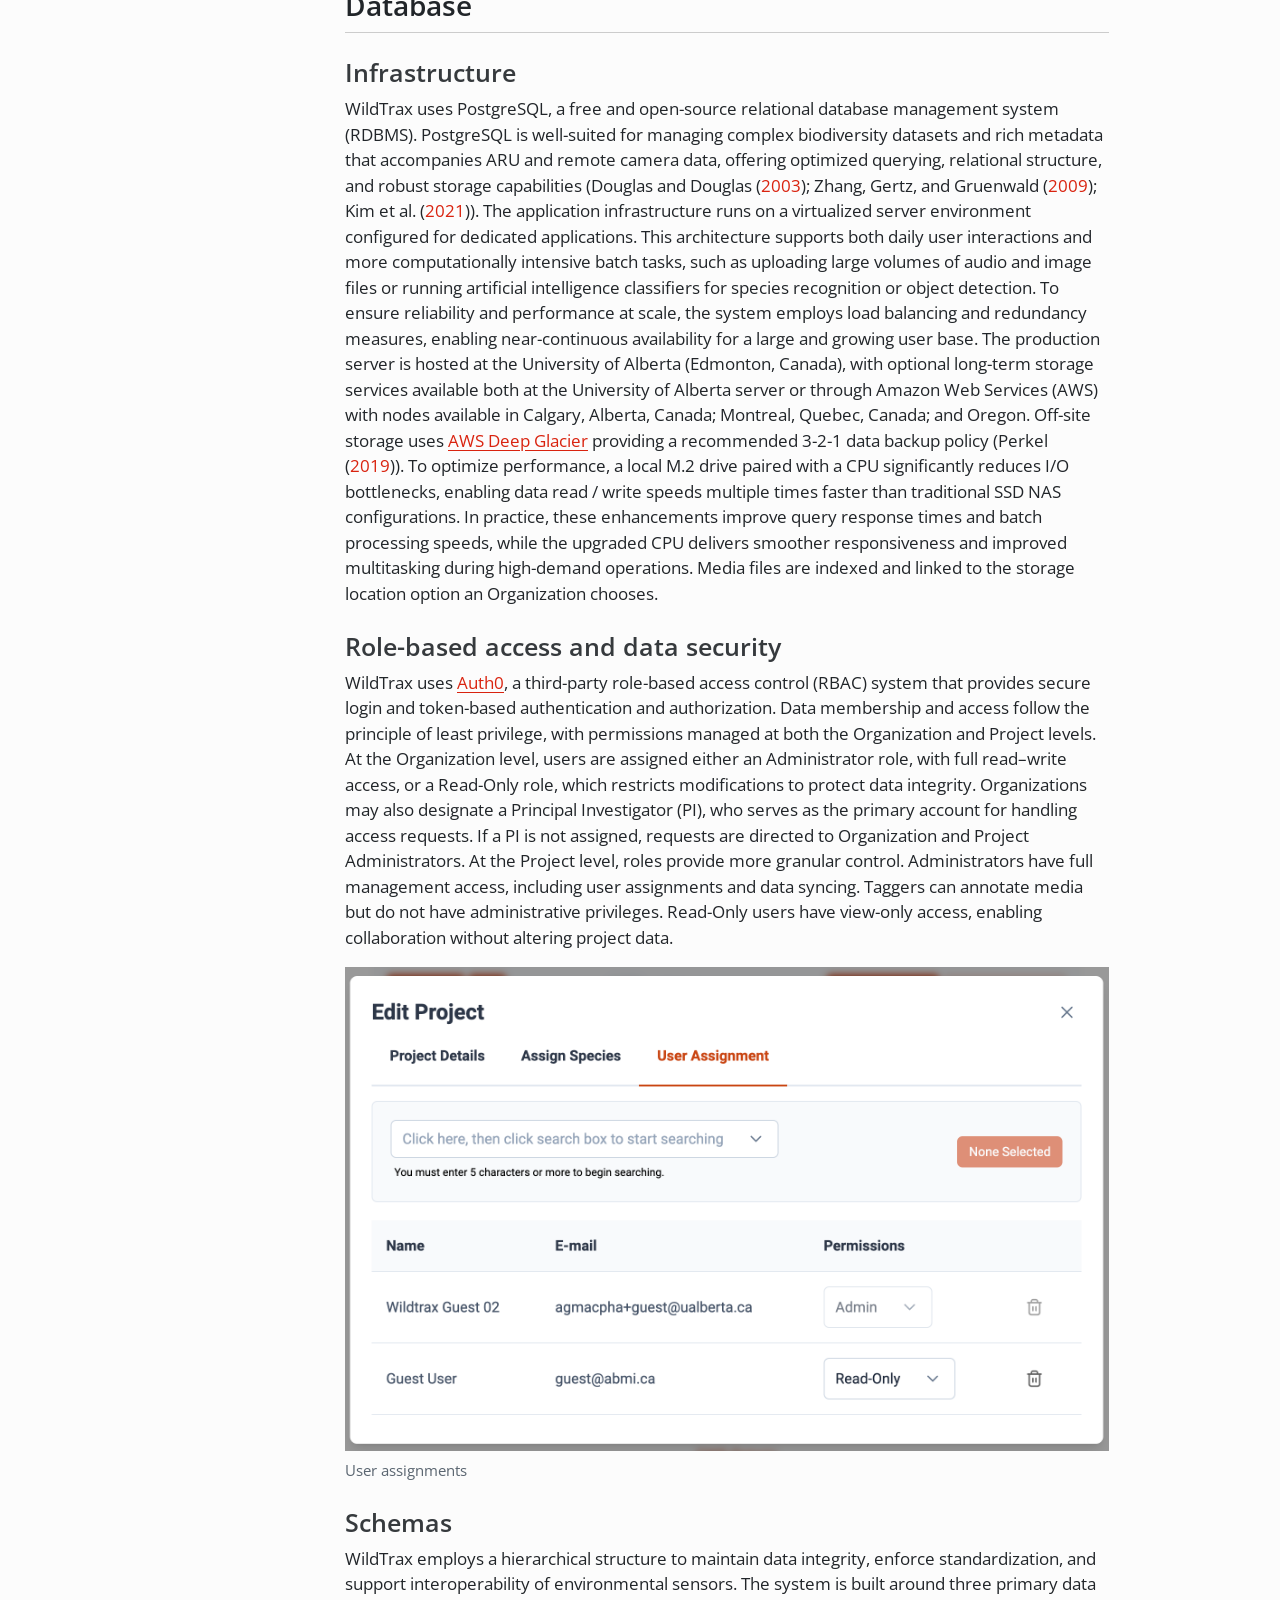
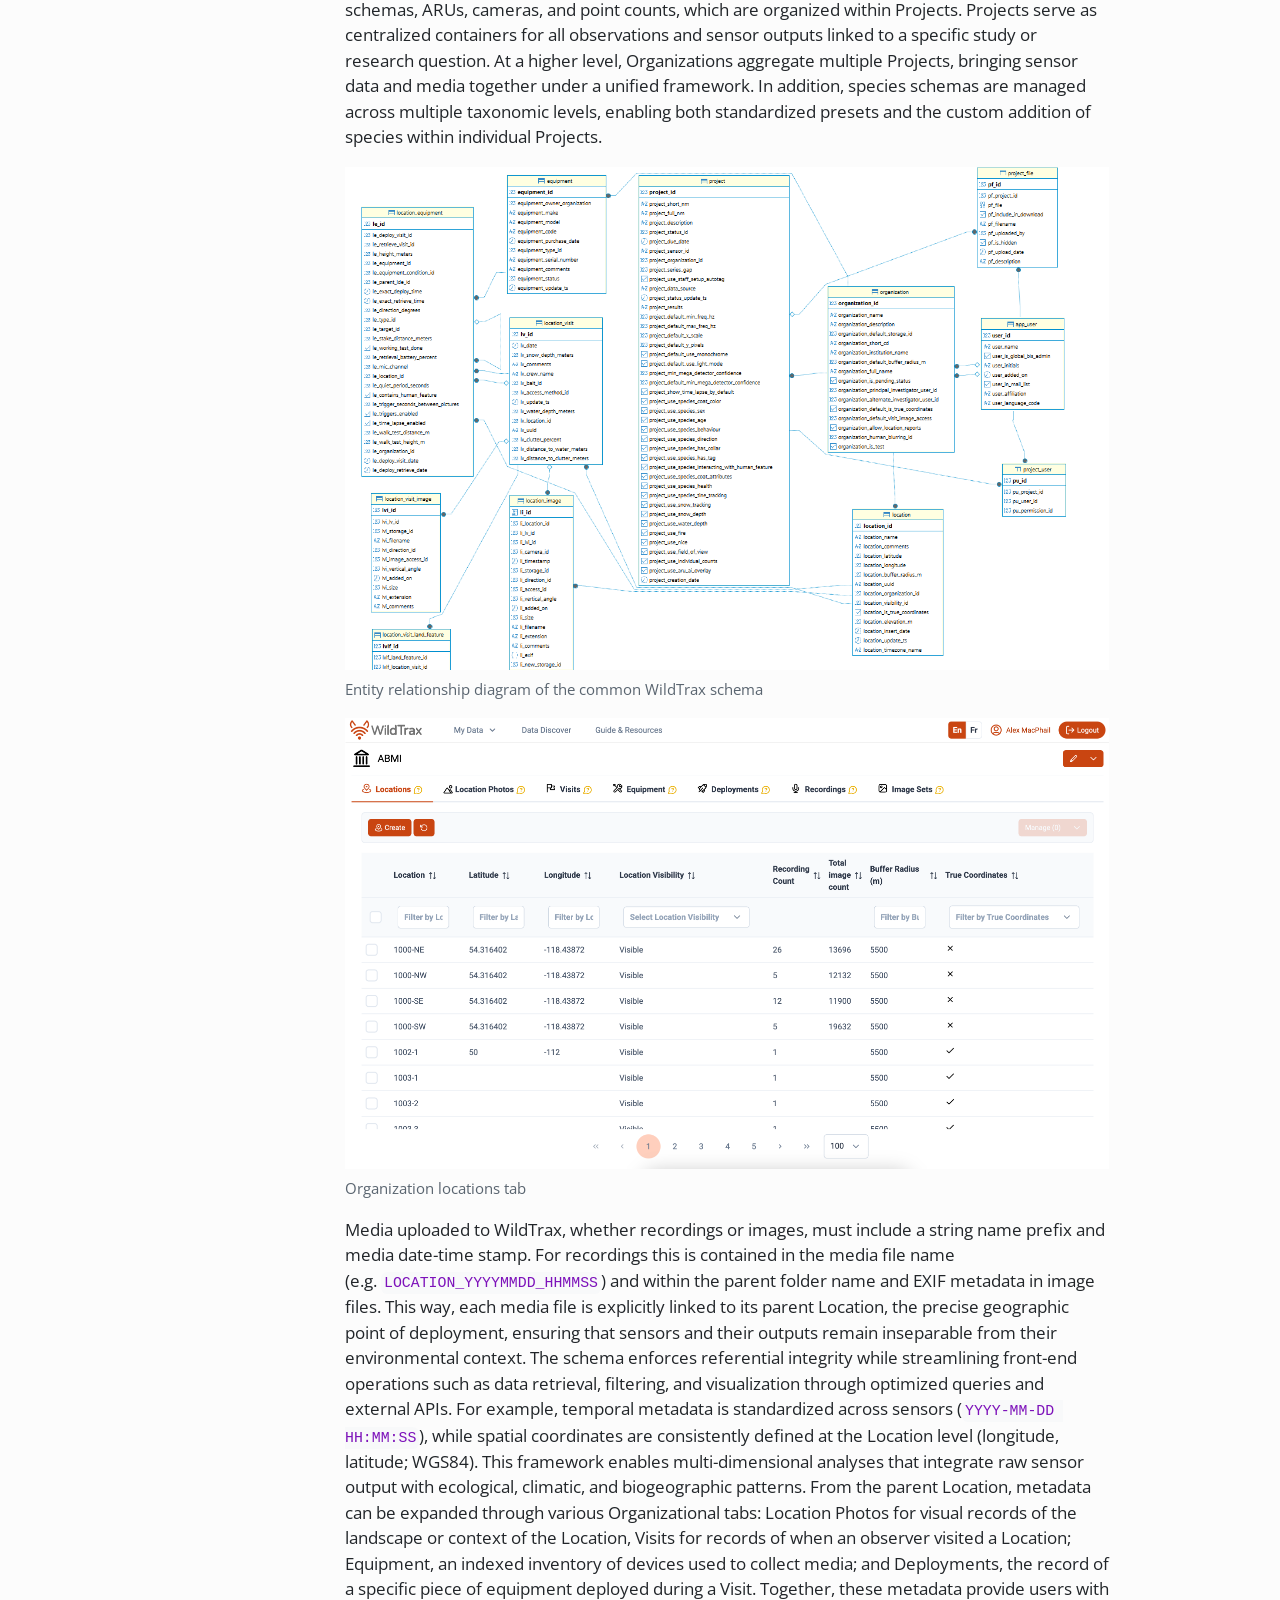
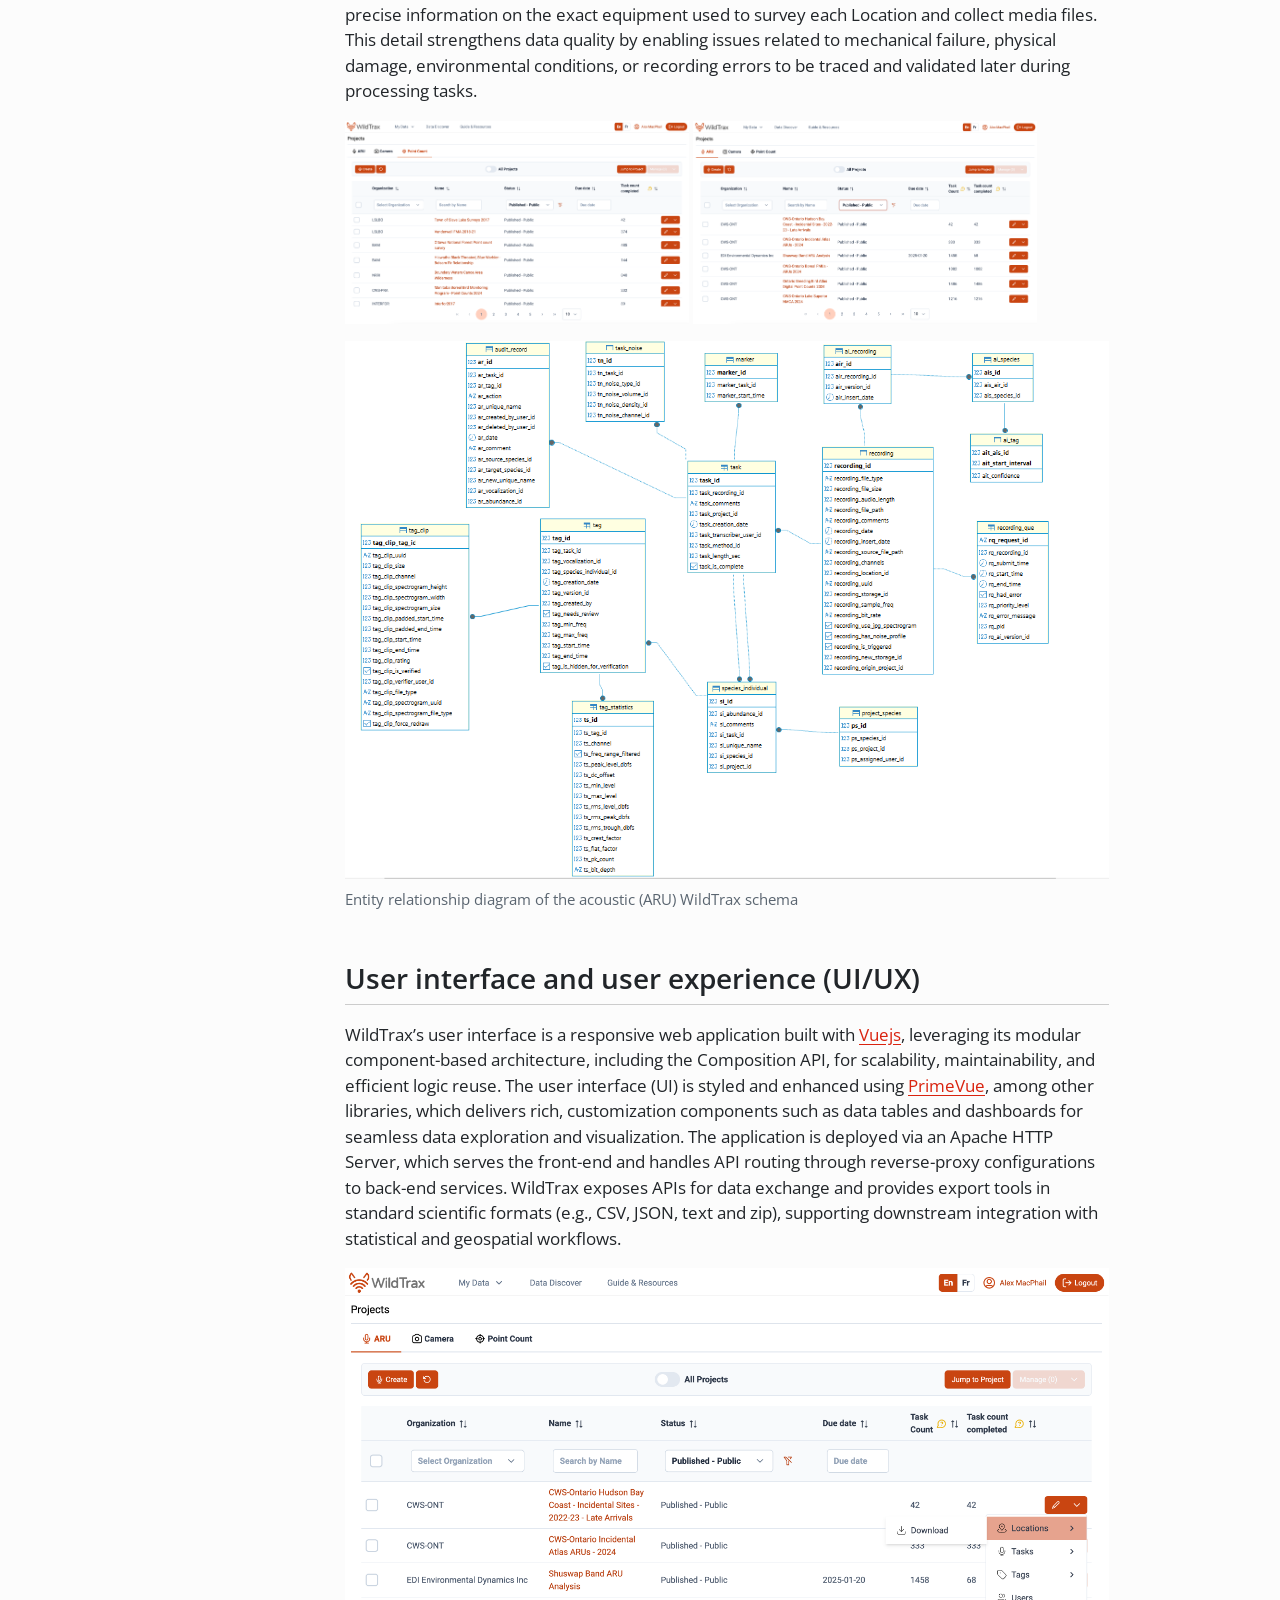
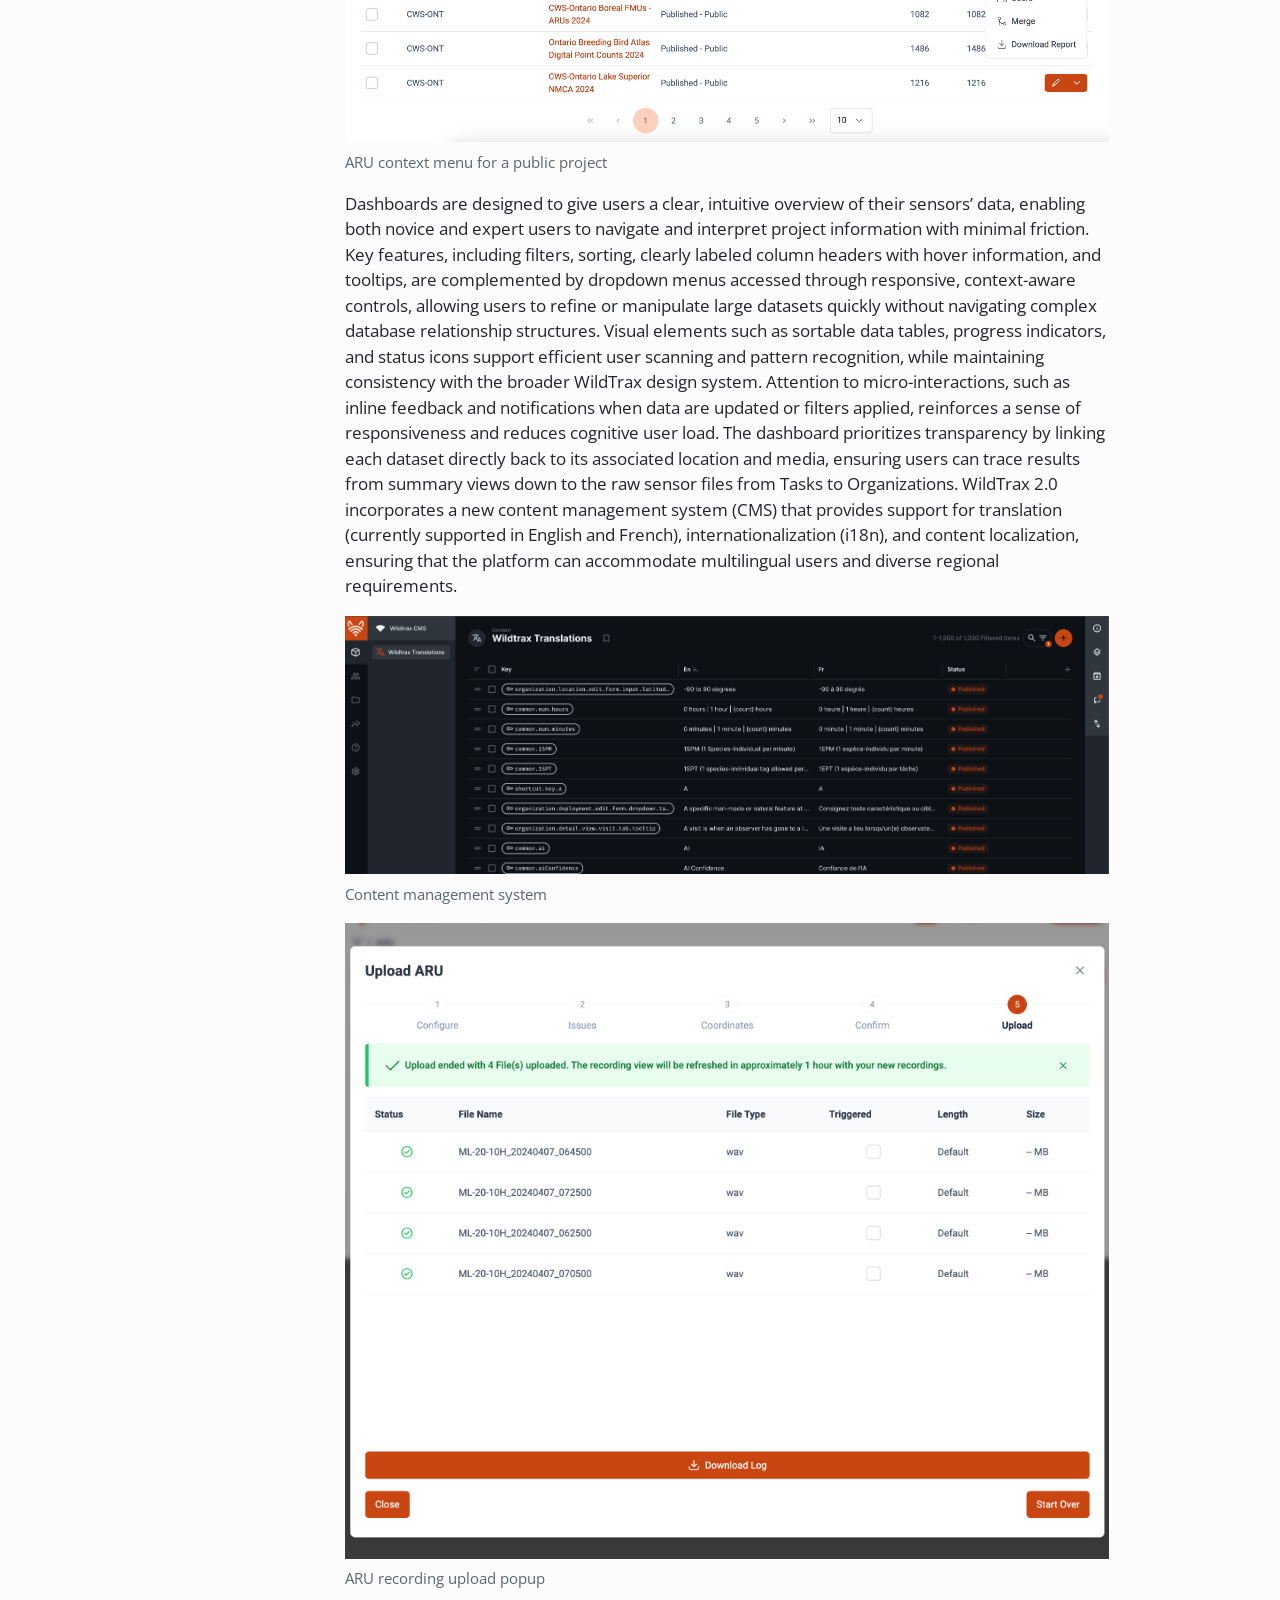
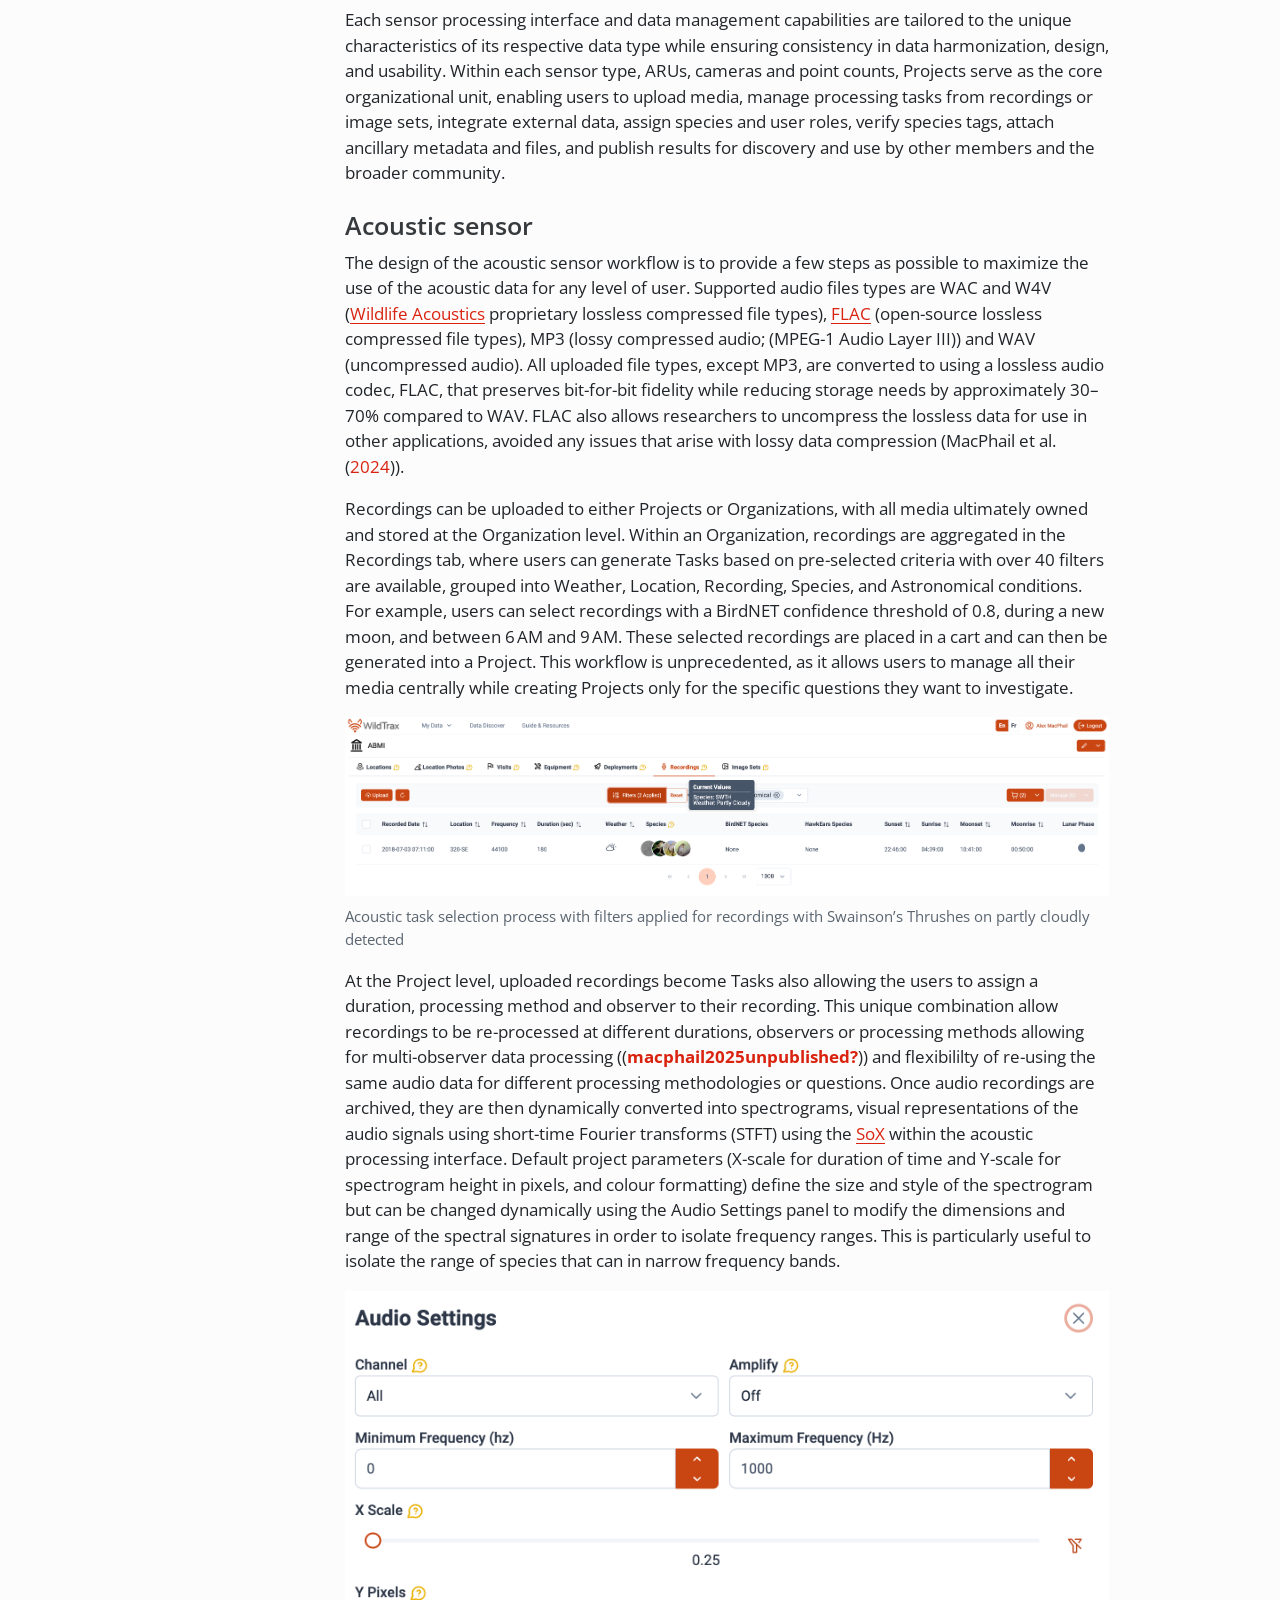
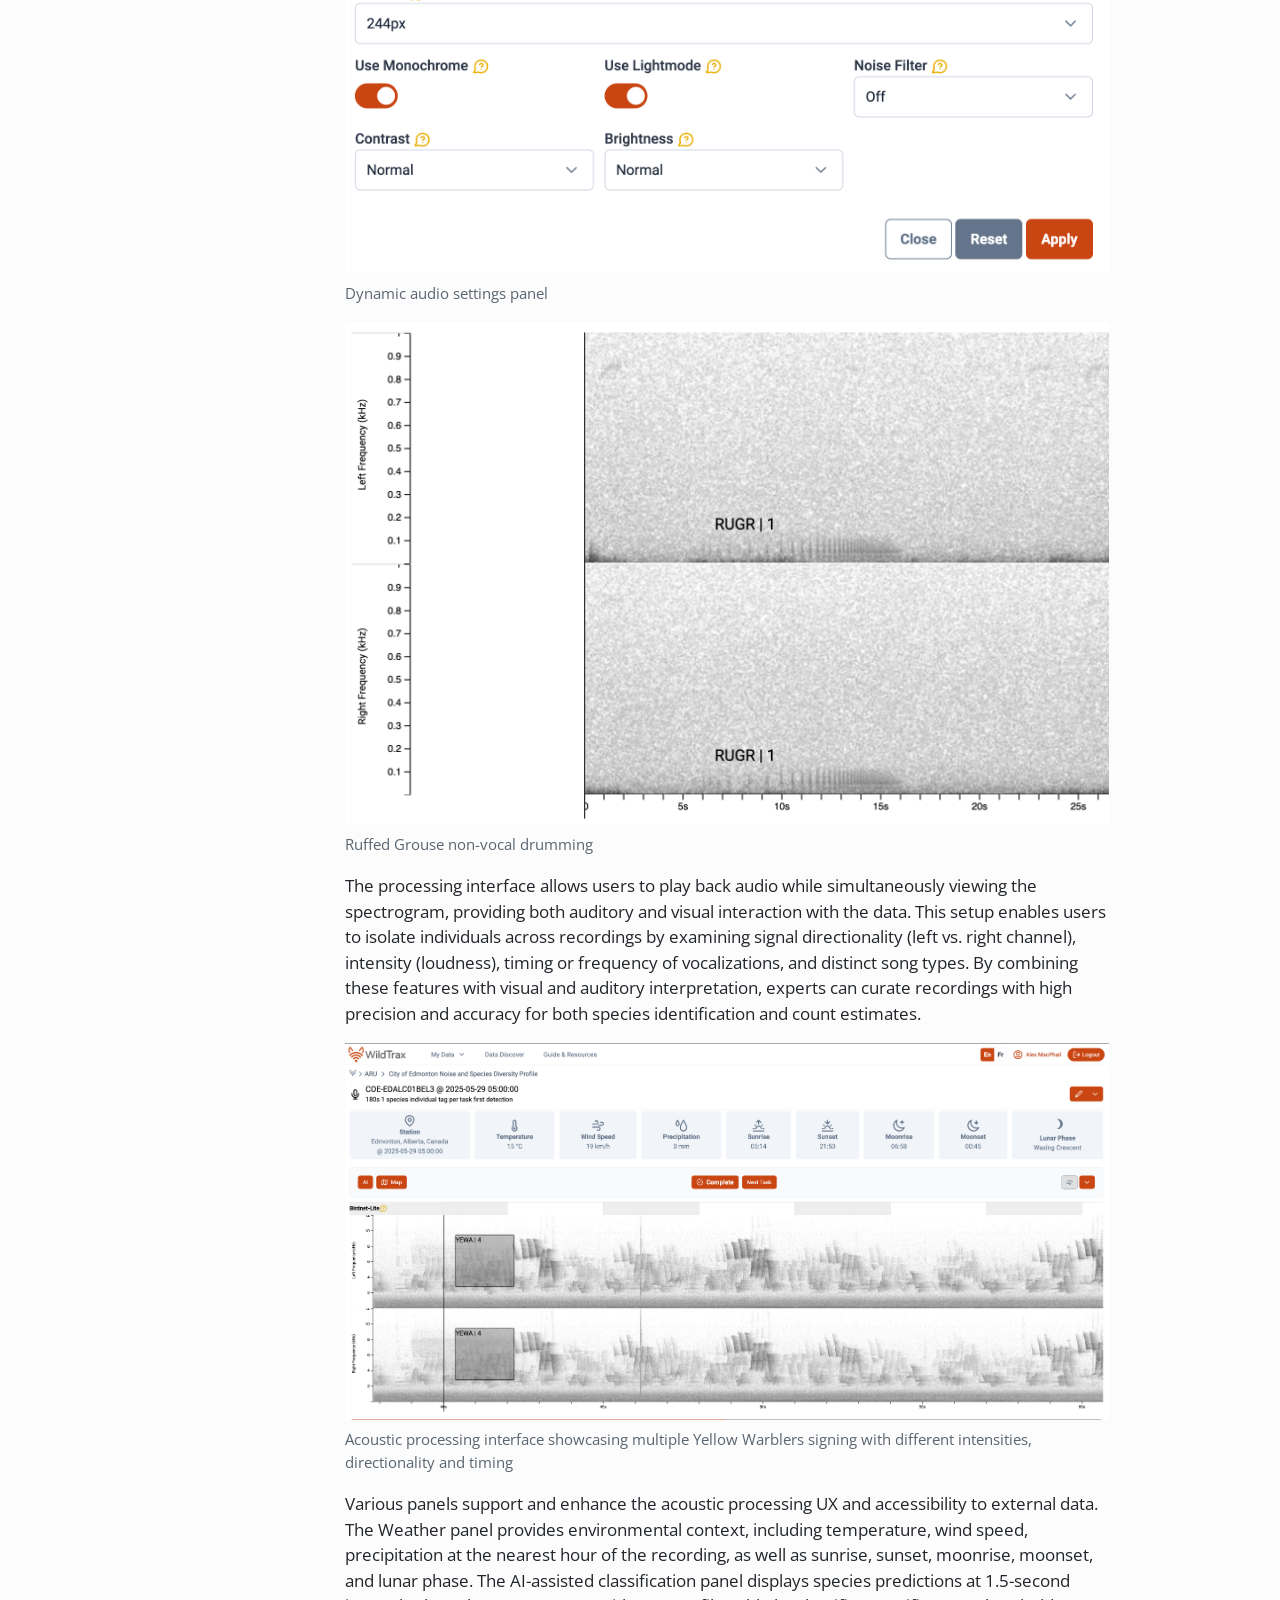
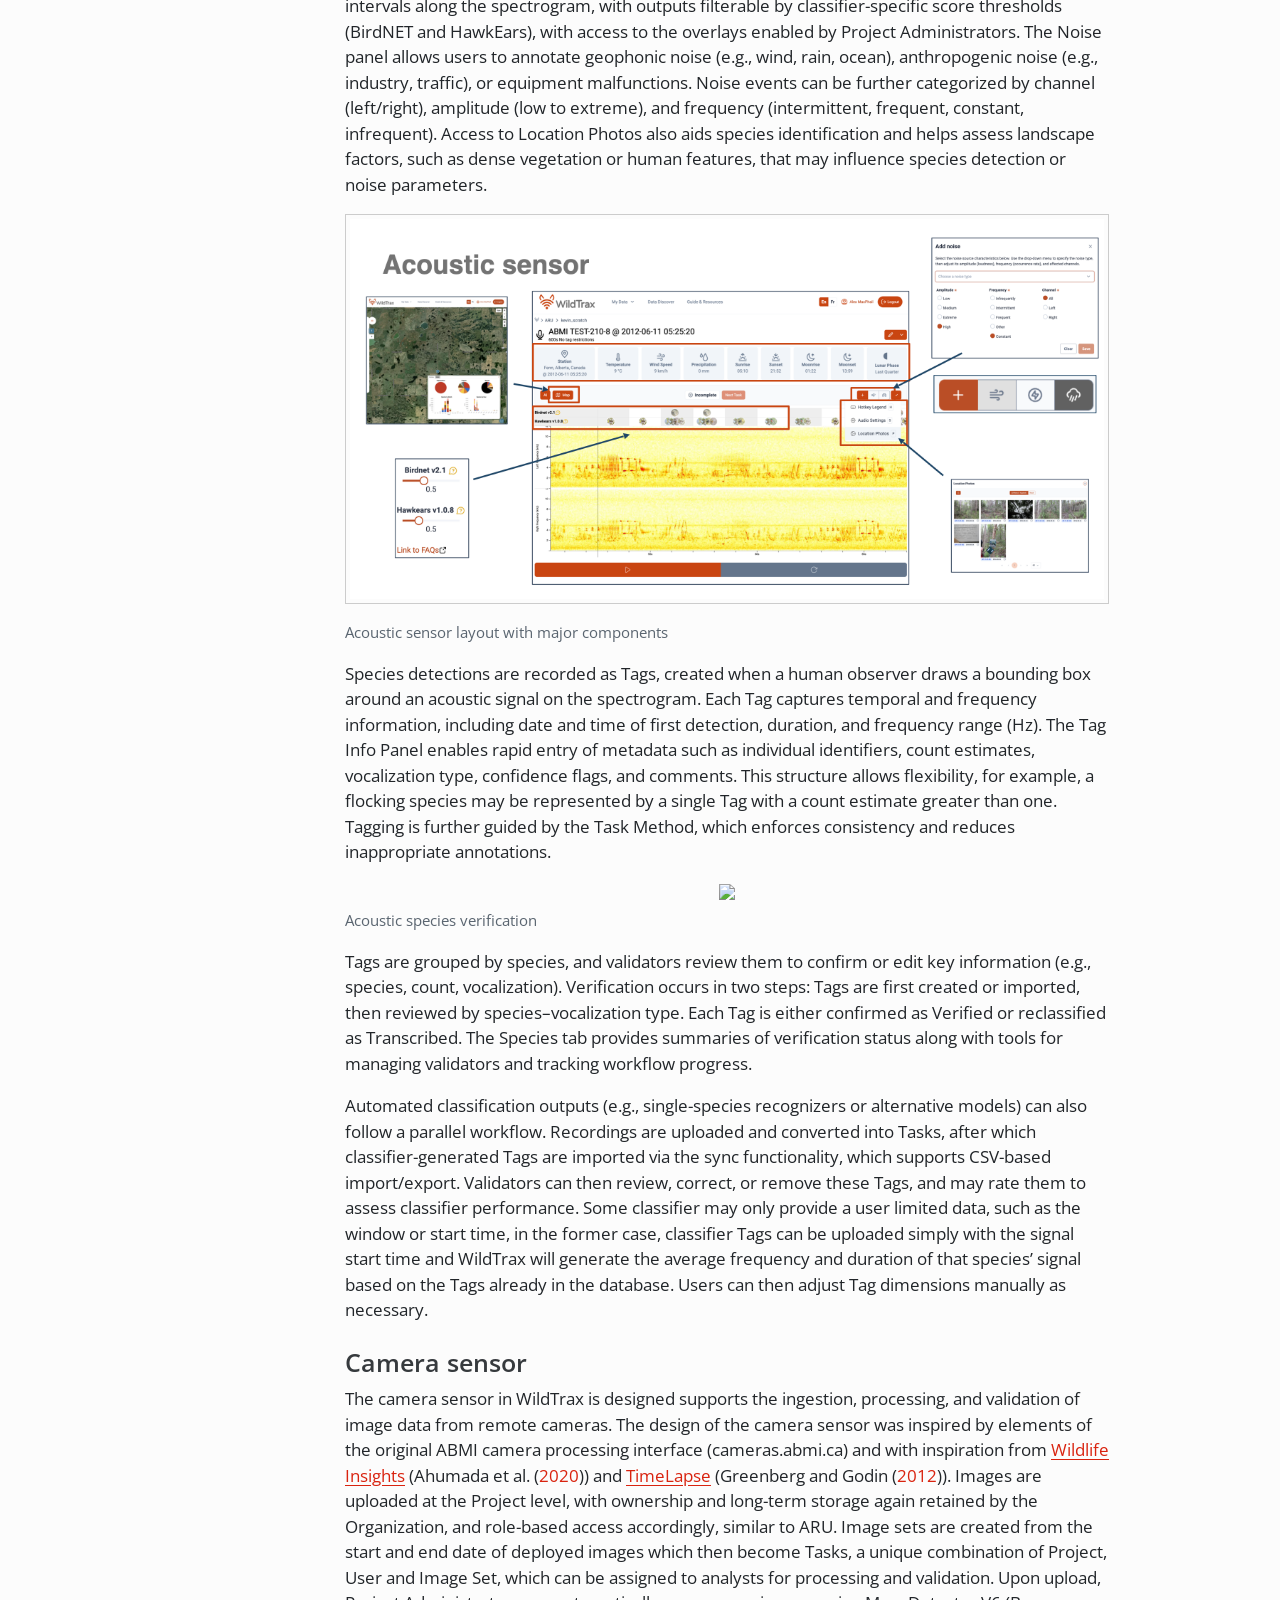
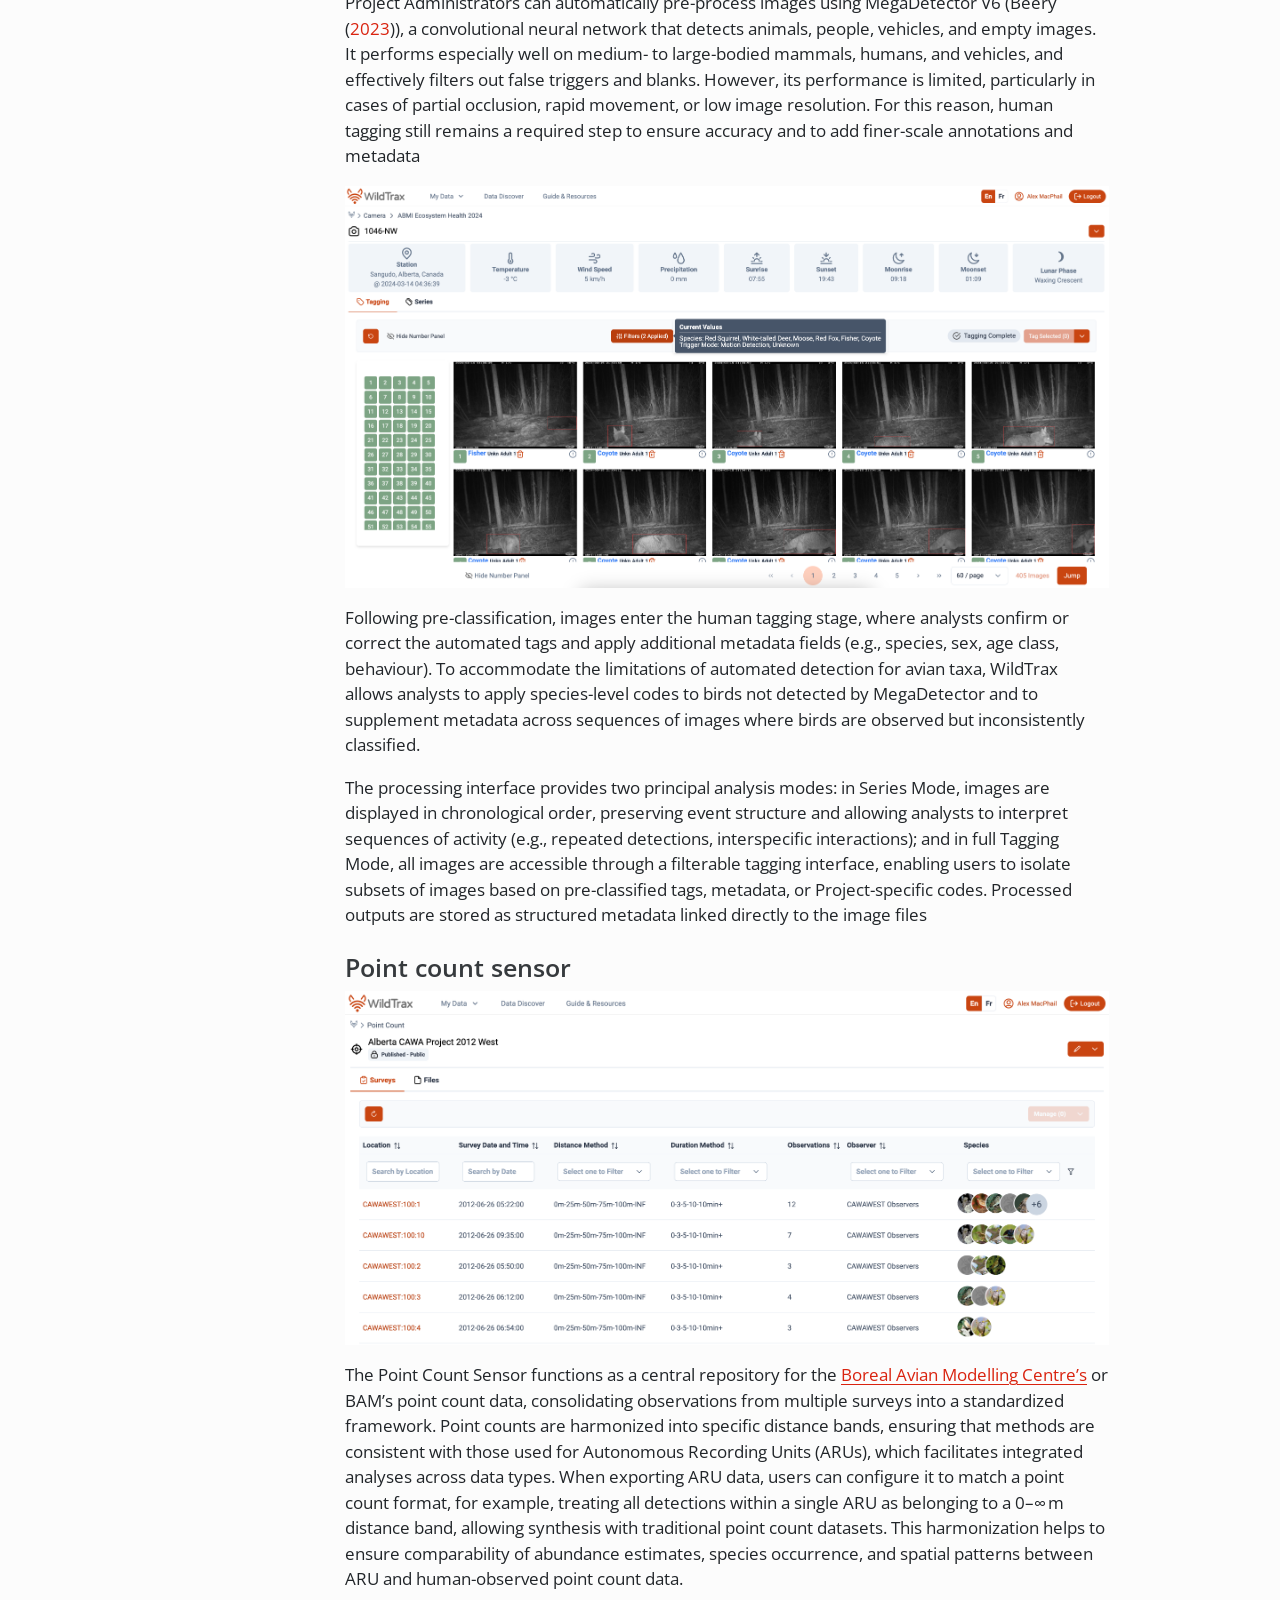
==== commit 56251691: "render full site to test" ====
--- a/wildtrax-ace-eco.html
+++ b/wildtrax-ace-eco.html
@@ -362,9 +362,9 @@
 </section>
 <section id="point-count-sensor" class="level3">
 <h3 class="anchored" data-anchor-id="point-count-sensor">Point count sensor</h3>
-<p><img src="assets/pc-dashboard.png" class="img-fluid"></p>
+<p><a href="assets/pc-dashboard.png" class="lightbox" data-gallery="quarto-lightbox-gallery-13"><img src="assets/pc-dashboard.png" class="img-fluid"></a></p>
 <p>The Point Count Sensor functions as a central repository for the <a href="borealbirds.ca">Boreal Avian Modelling Centre’s</a> or BAM’s point count data, consolidating observations from multiple surveys into a standardized framework. Point counts are harmonized into specific distance bands, ensuring that methods are consistent with those used for Autonomous Recording Units (ARUs), which facilitates integrated analyses across data types. When exporting ARU data, users can configure it to match a point count format, for example, treating all detections within a single ARU as belonging to a 0–∞ m distance band, allowing synthesis with traditional point count datasets. This harmonization helps to ensure comparability of abundance estimates, species occurrence, and spatial patterns between ARU and human-observed point count data.</p>
-<p><img src="assets/pc-surveys.png" class="img-fluid"></p>
+<p><a href="assets/pc-surveys.png" class="lightbox" data-gallery="quarto-lightbox-gallery-14"><img src="assets/pc-surveys.png" class="img-fluid"></a></p>
 </section>
 </section>
 <section id="data-publication-and-sharing" class="level2">
@@ -1101,7 +1101,7 @@
 });
 </script>
 </div> <!-- /content -->
-<script>var lightboxQuarto = GLightbox({"descPosition":"bottom","loop":false,"openEffect":"zoom","selector":".lightbox","closeEffect":"zoom"});
+<script>var lightboxQuarto = GLightbox({"selector":".lightbox","closeEffect":"zoom","loop":false,"descPosition":"bottom","openEffect":"zoom"});
 (function() {
   let previousOnload = window.onload;
   window.onload = () => {
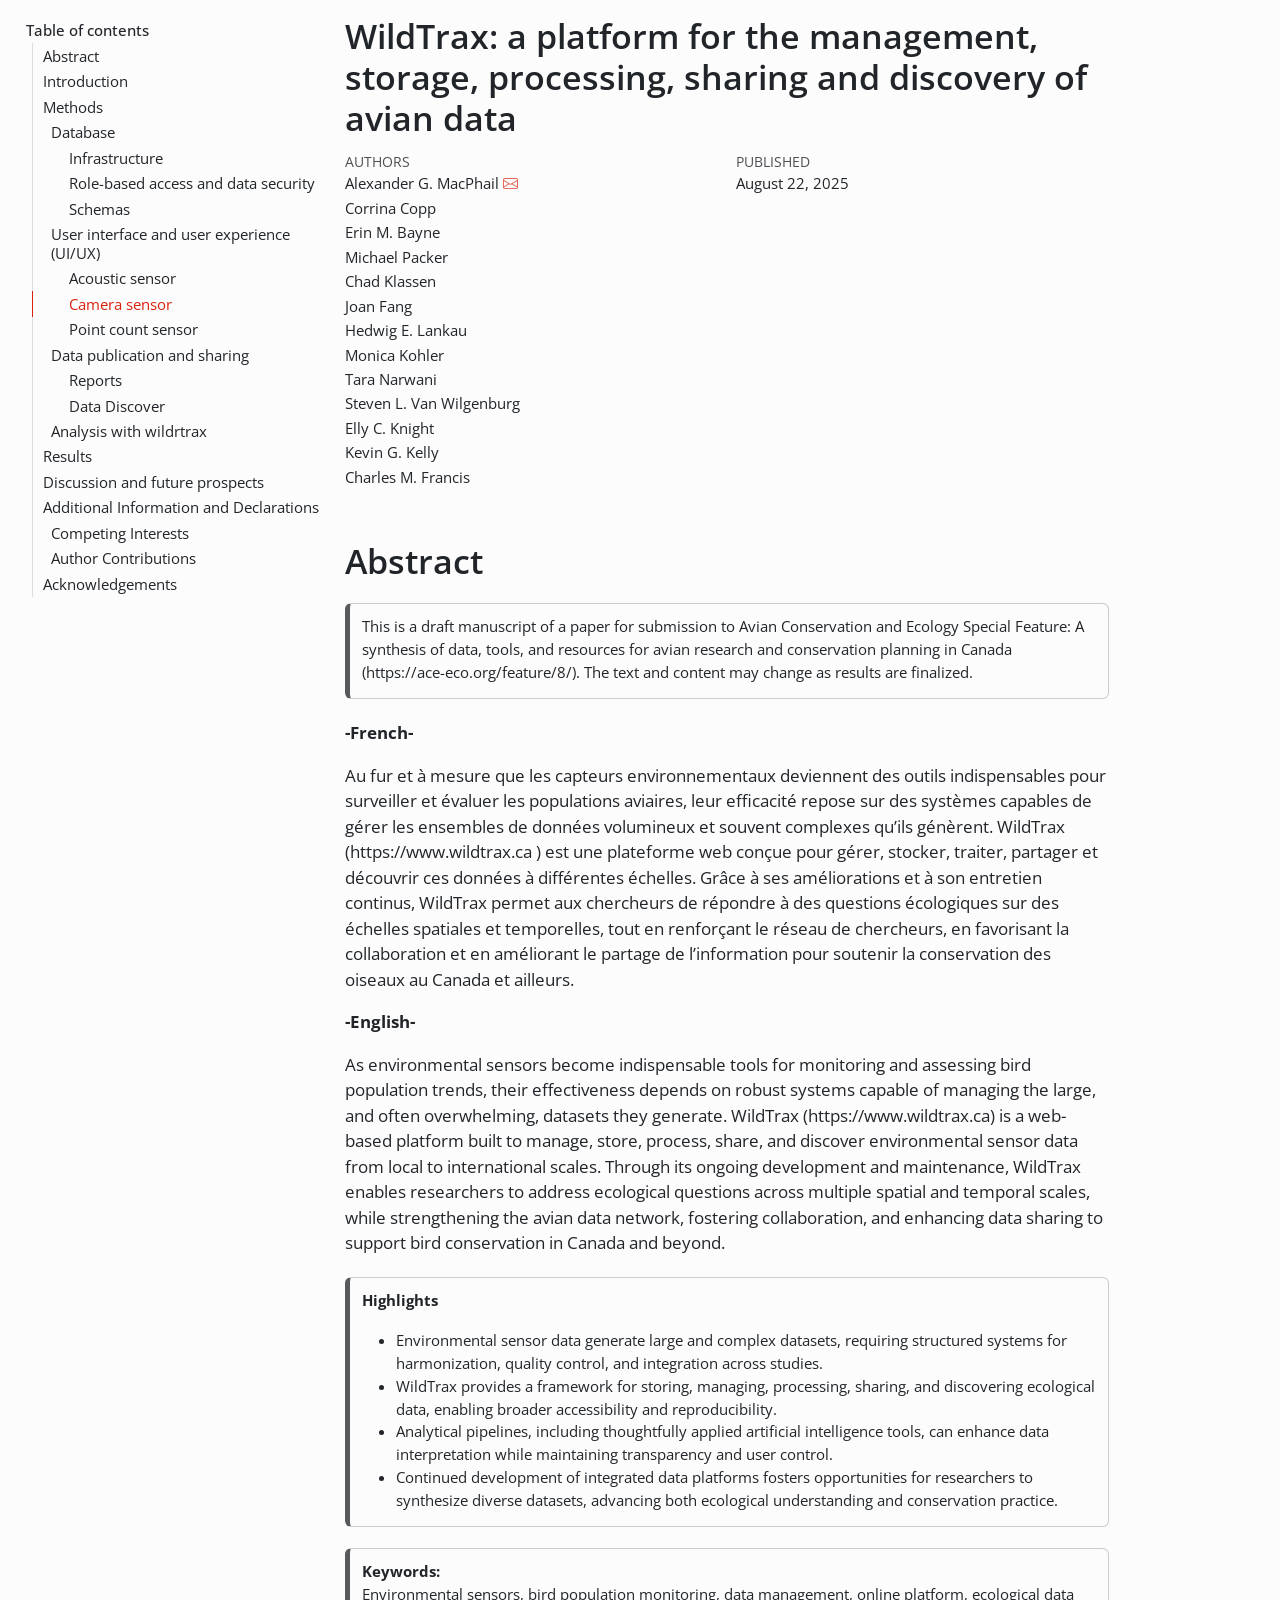
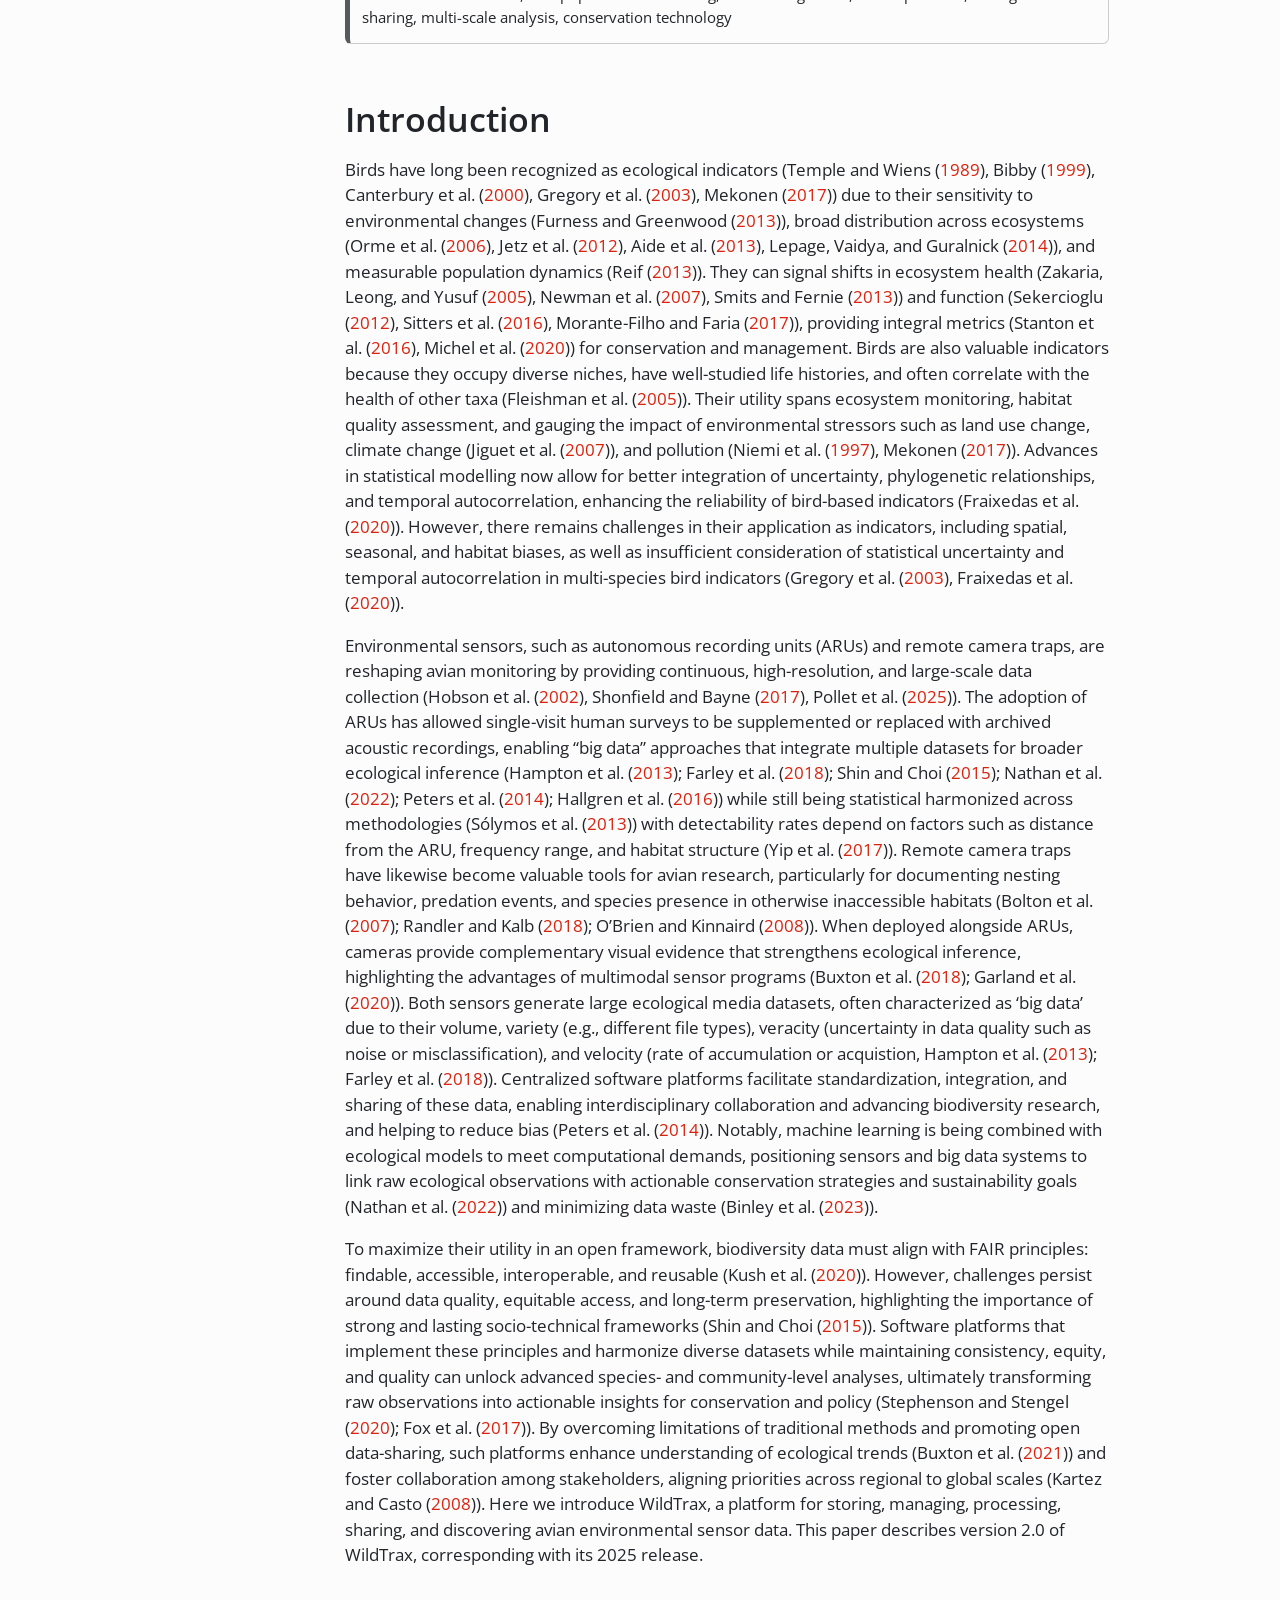
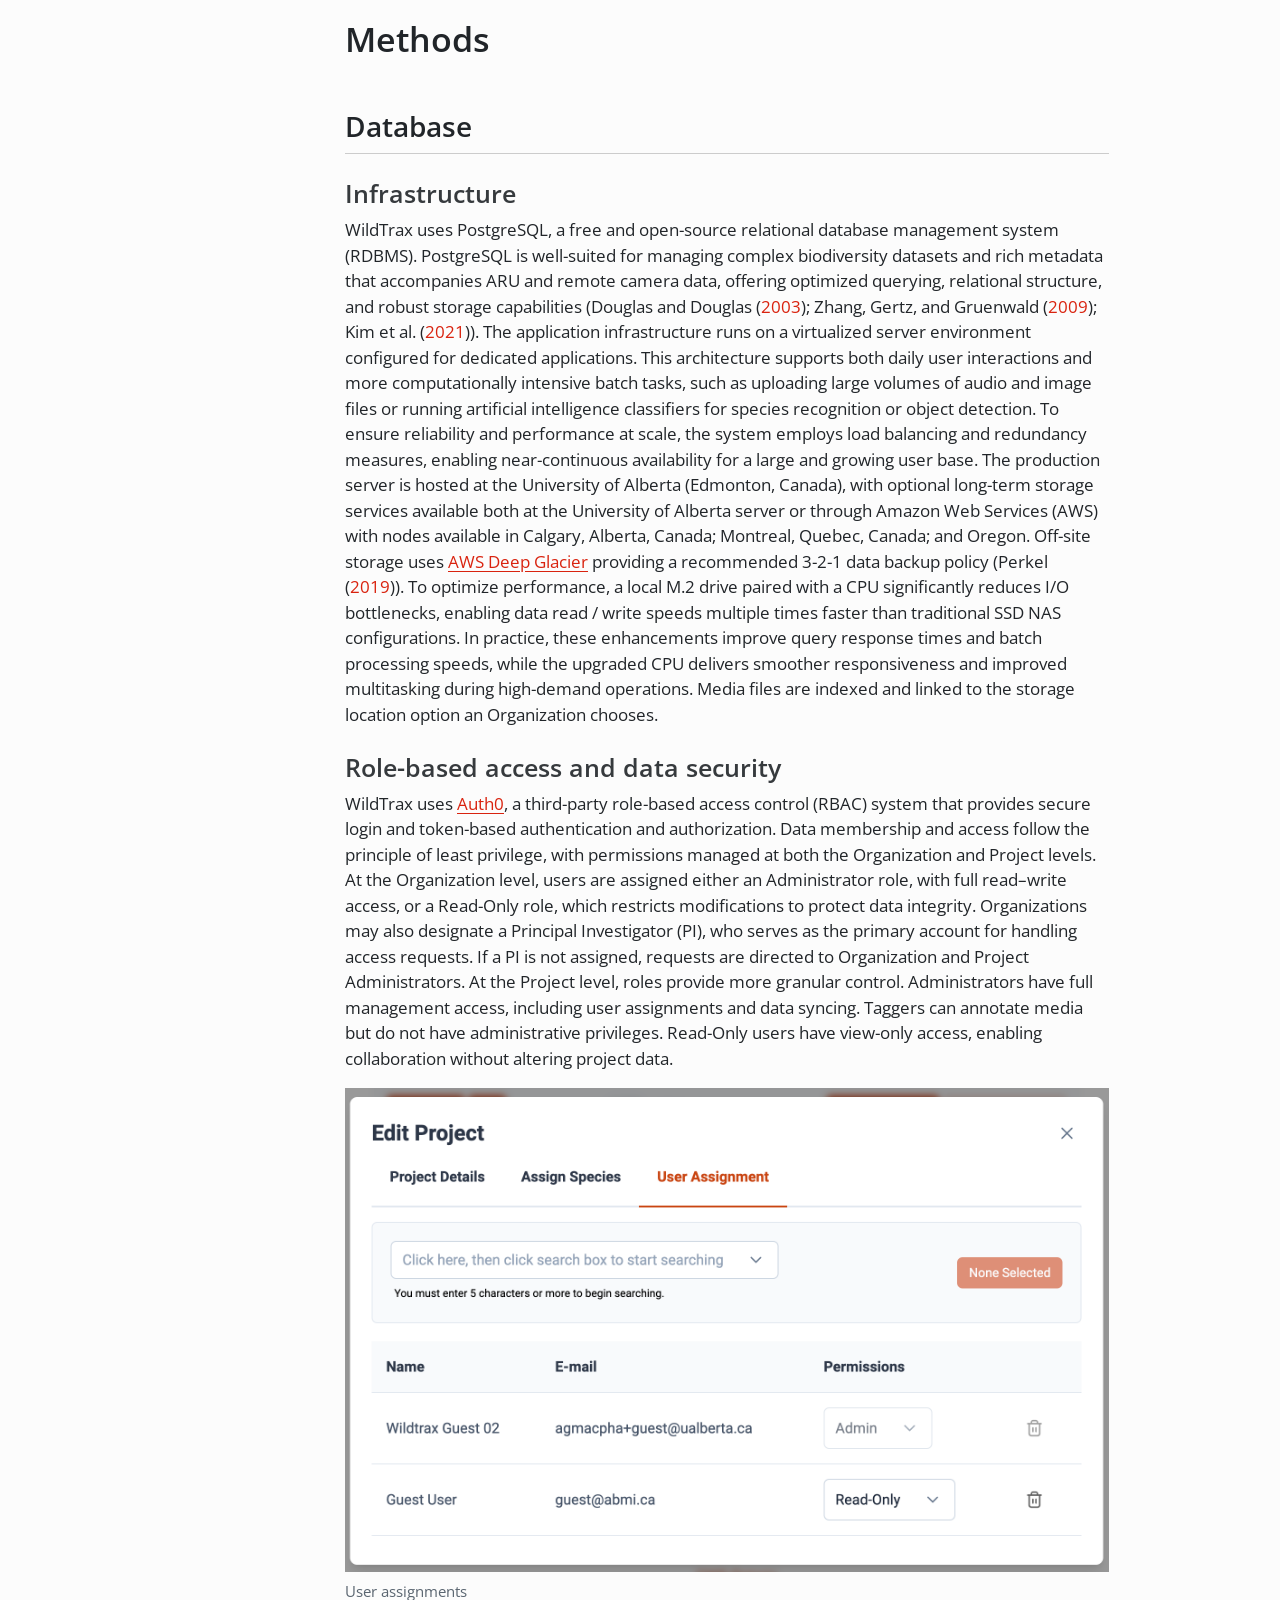
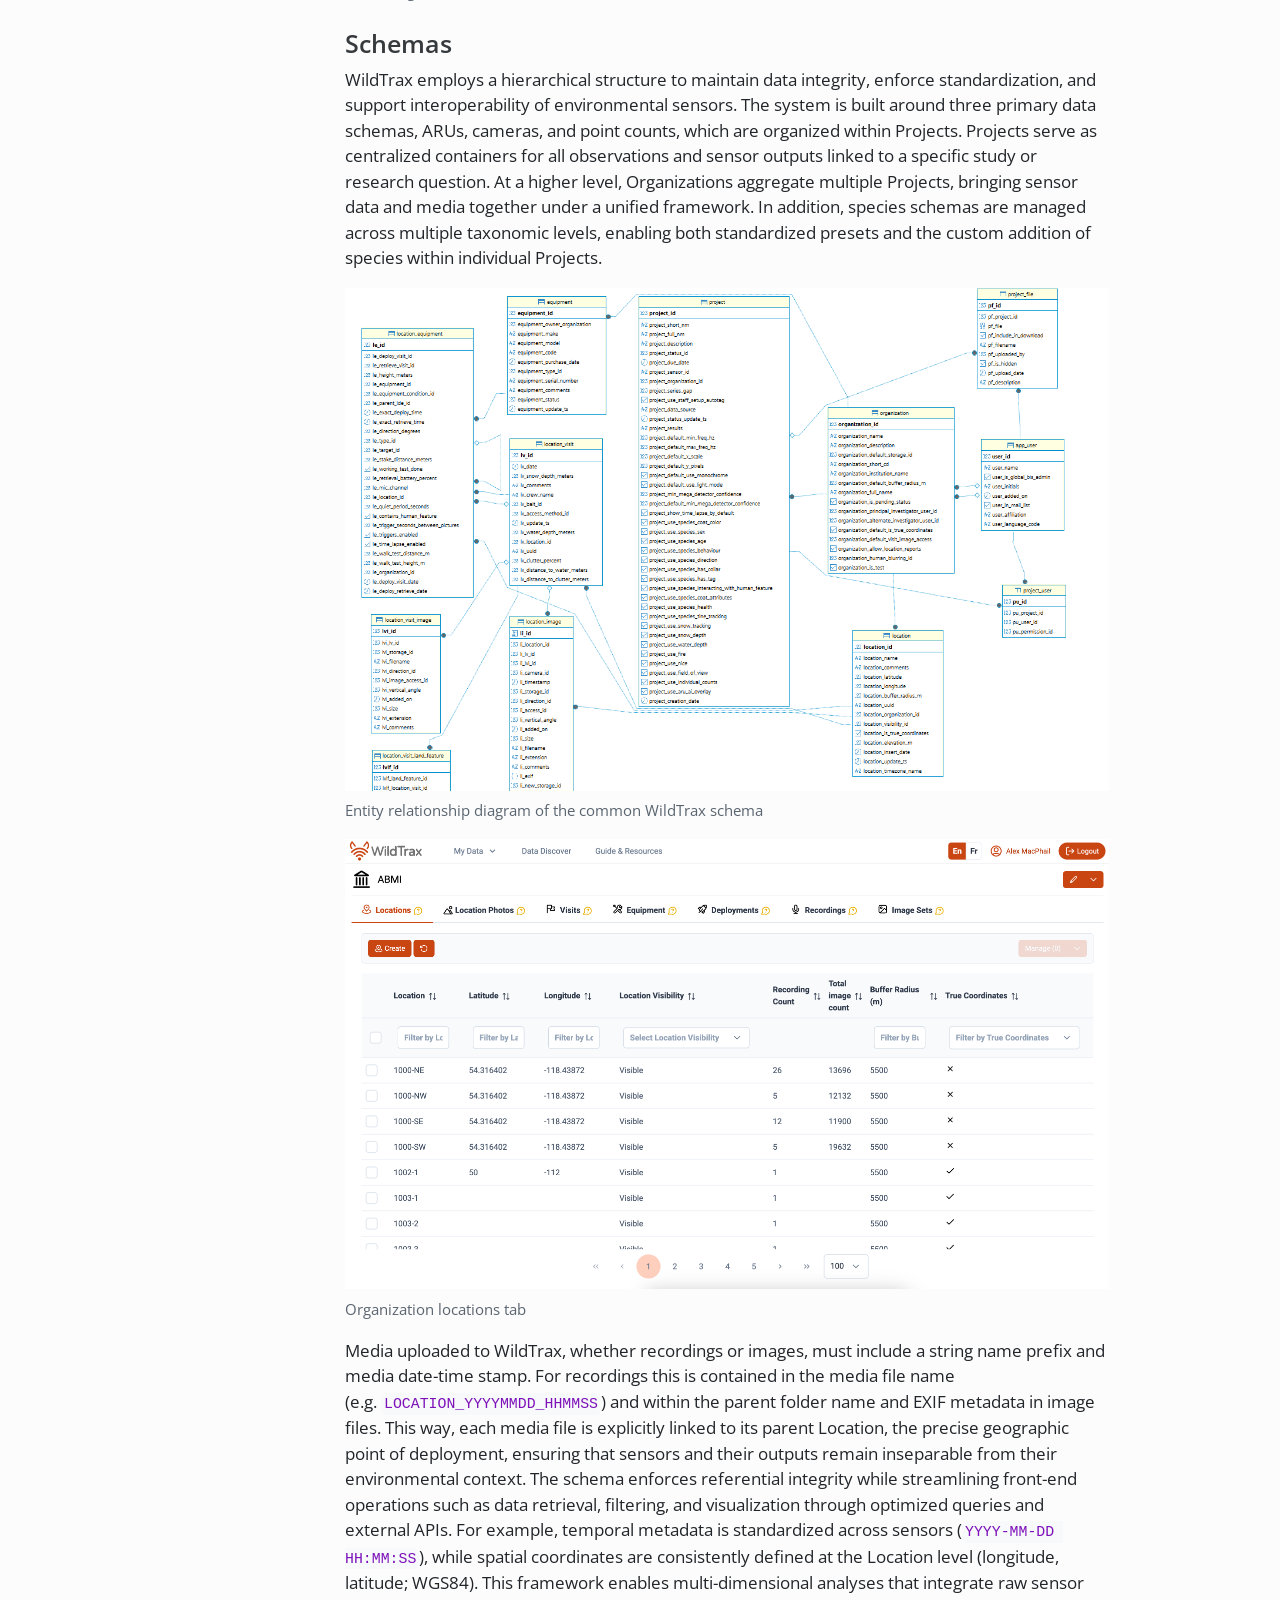
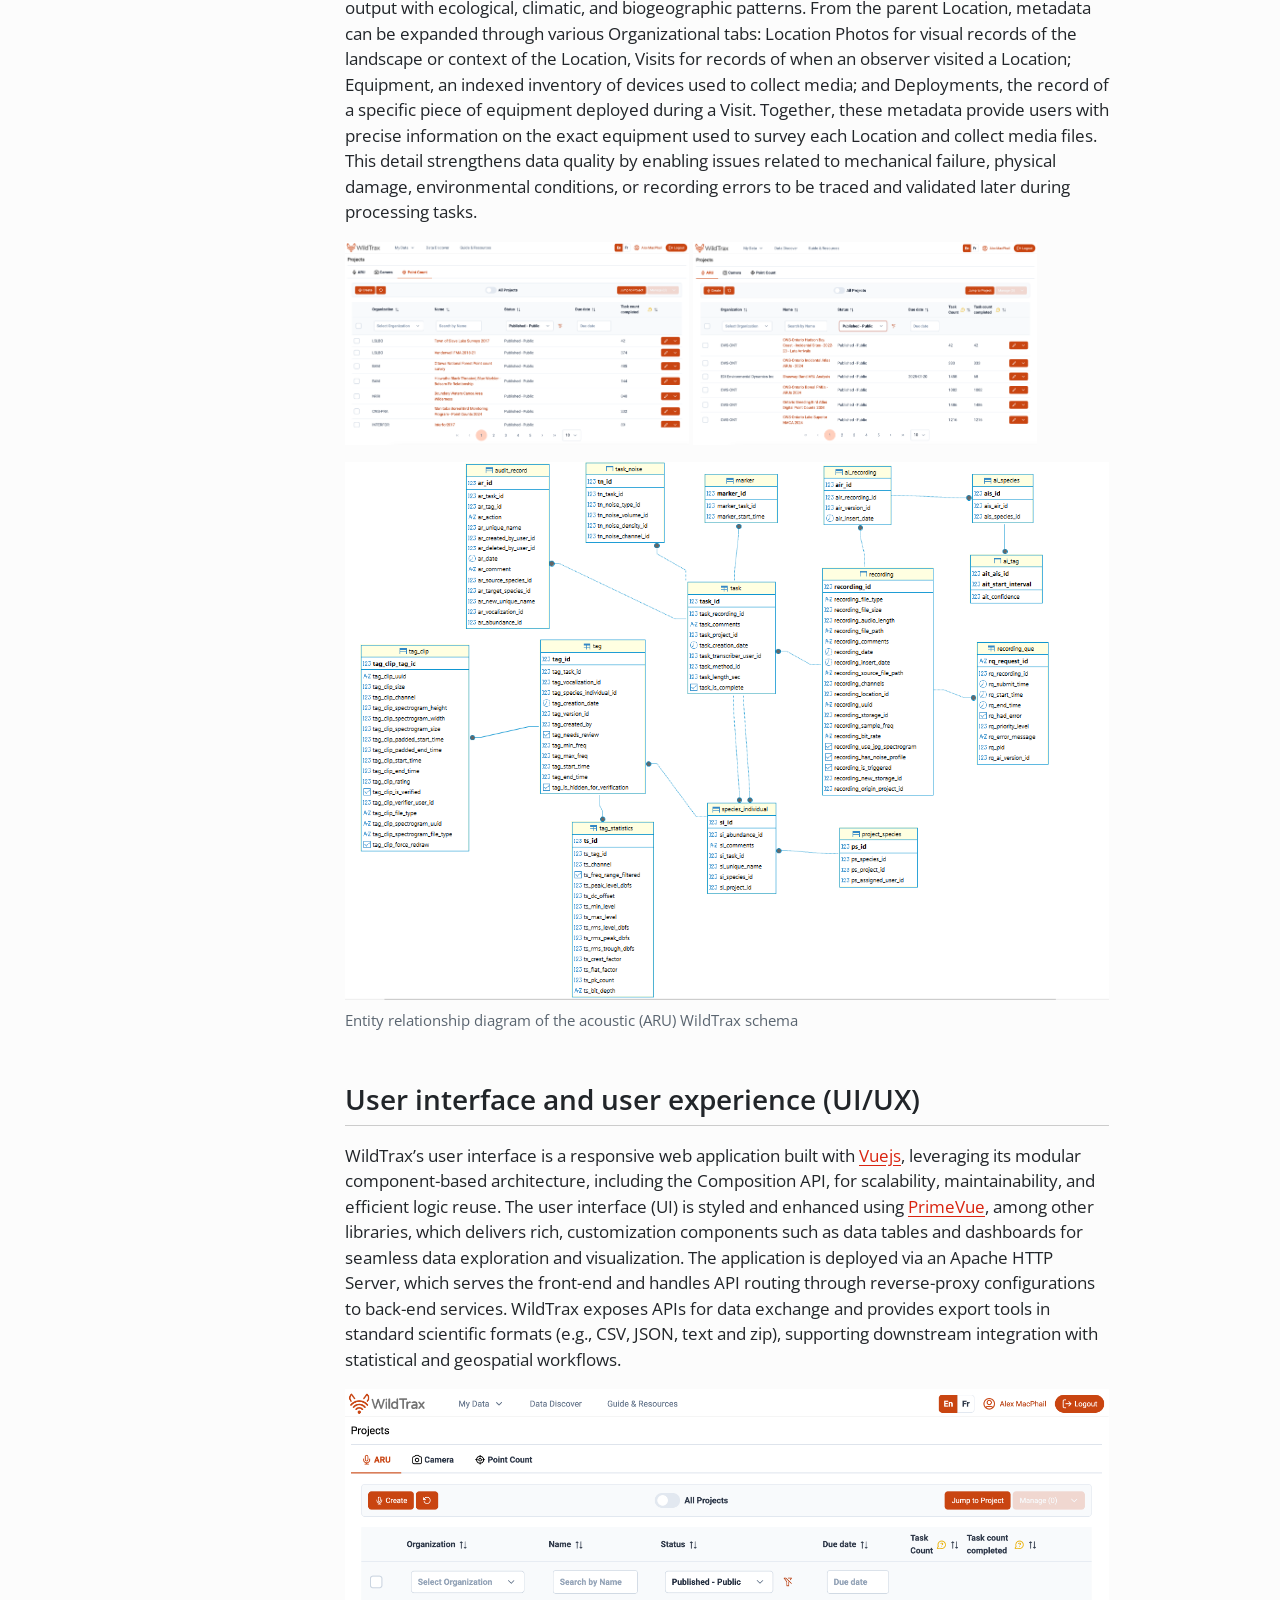
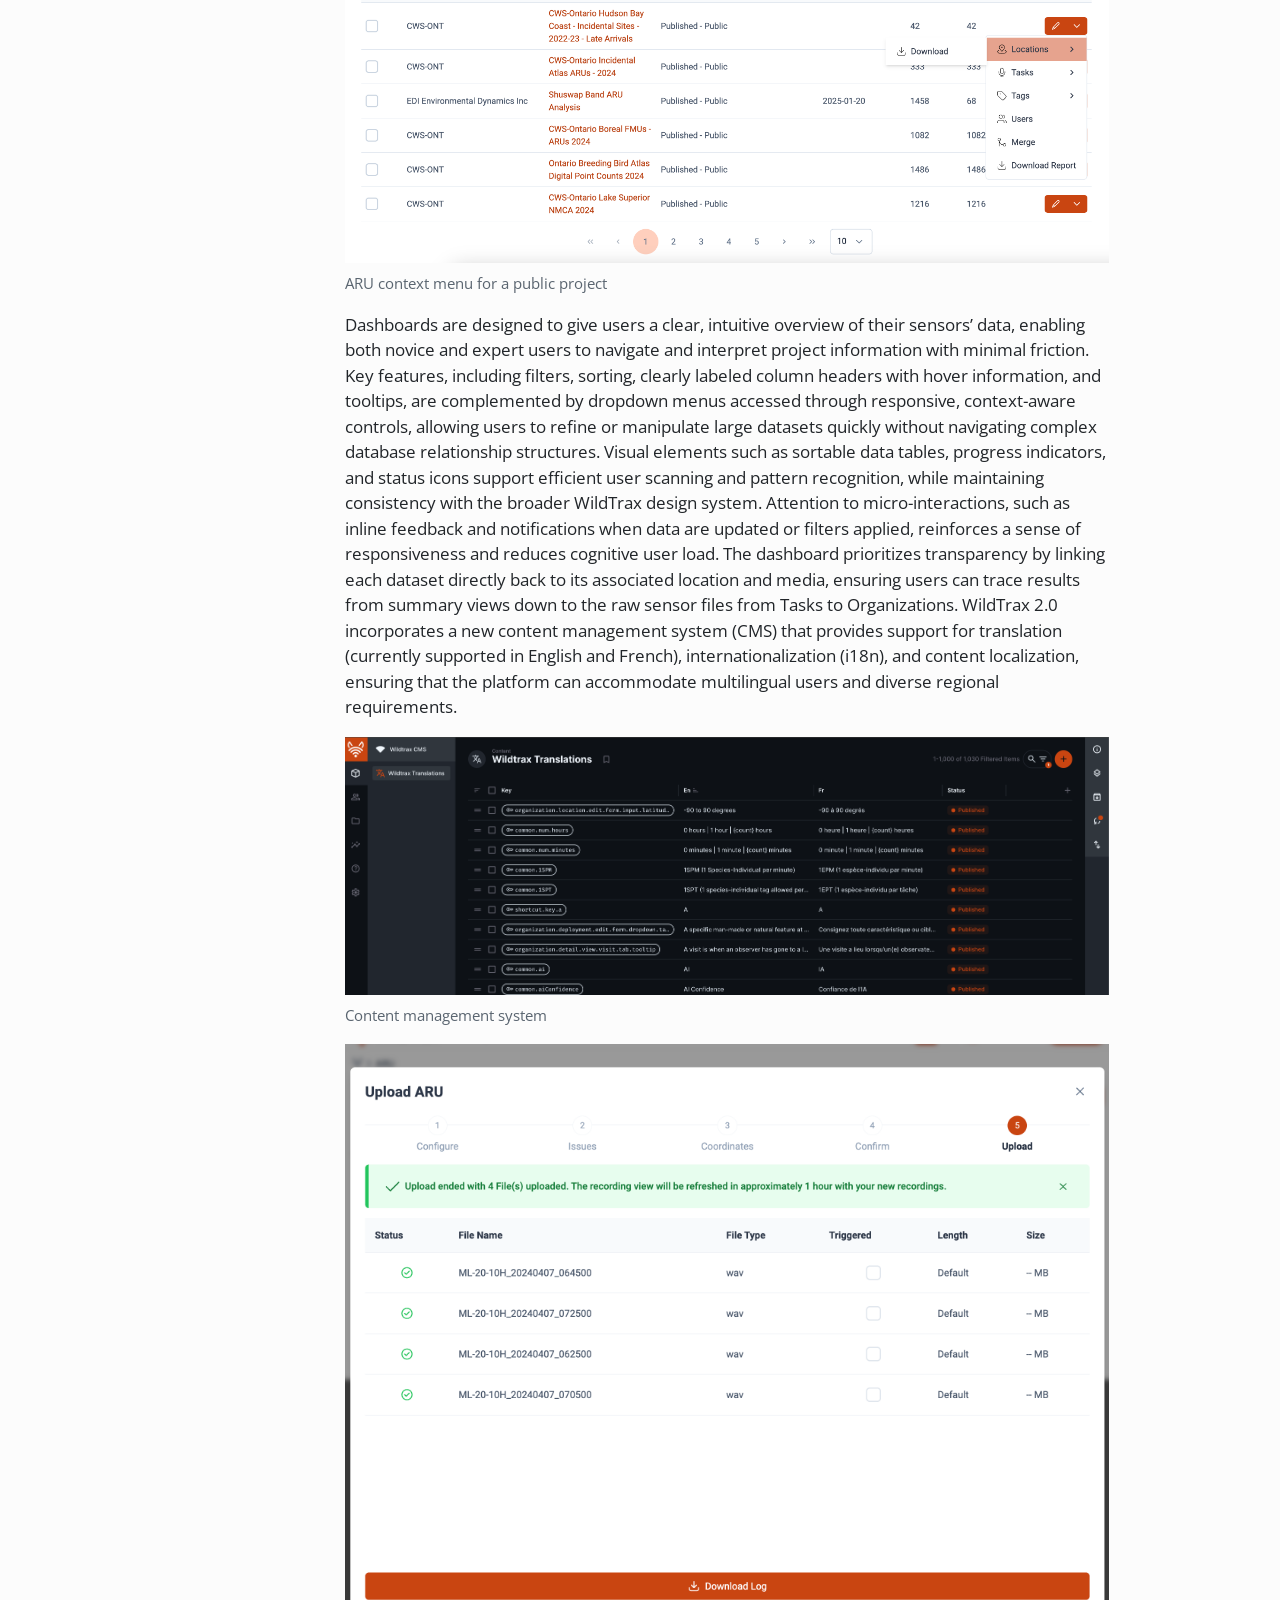
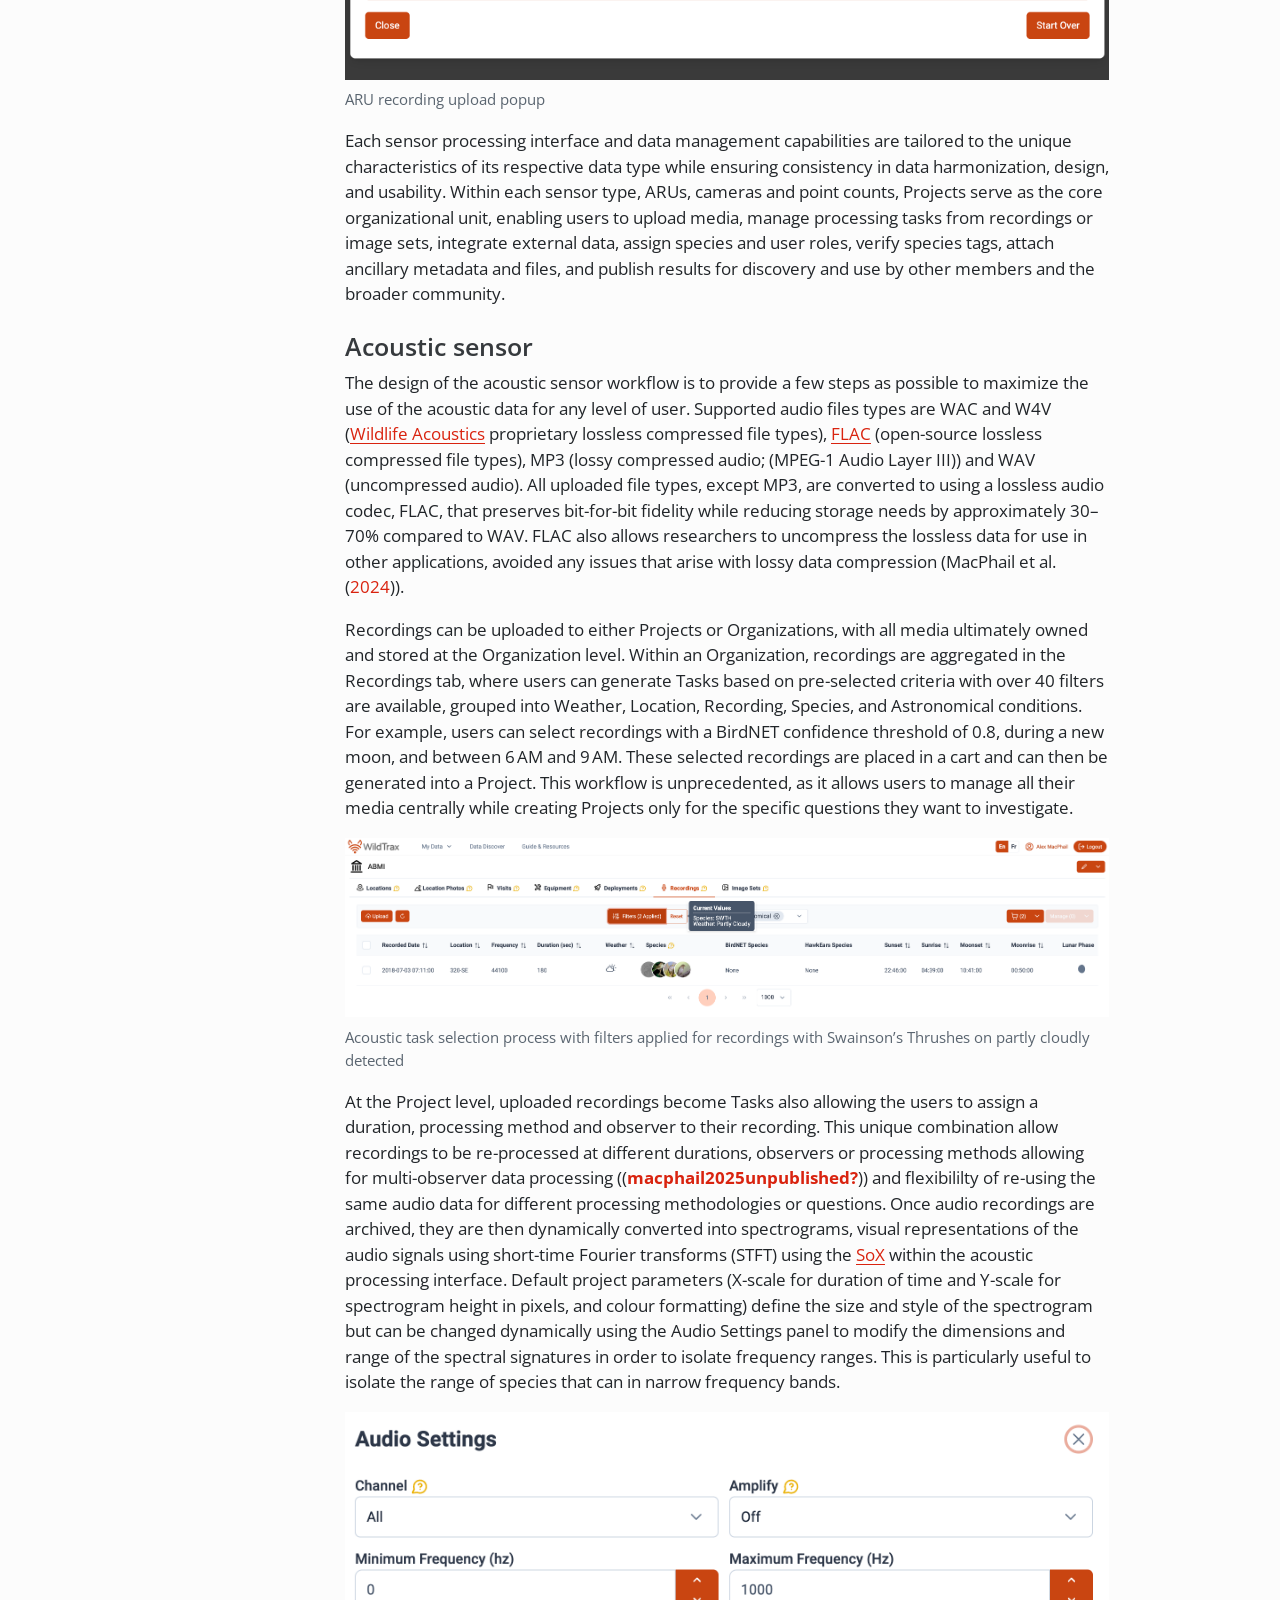
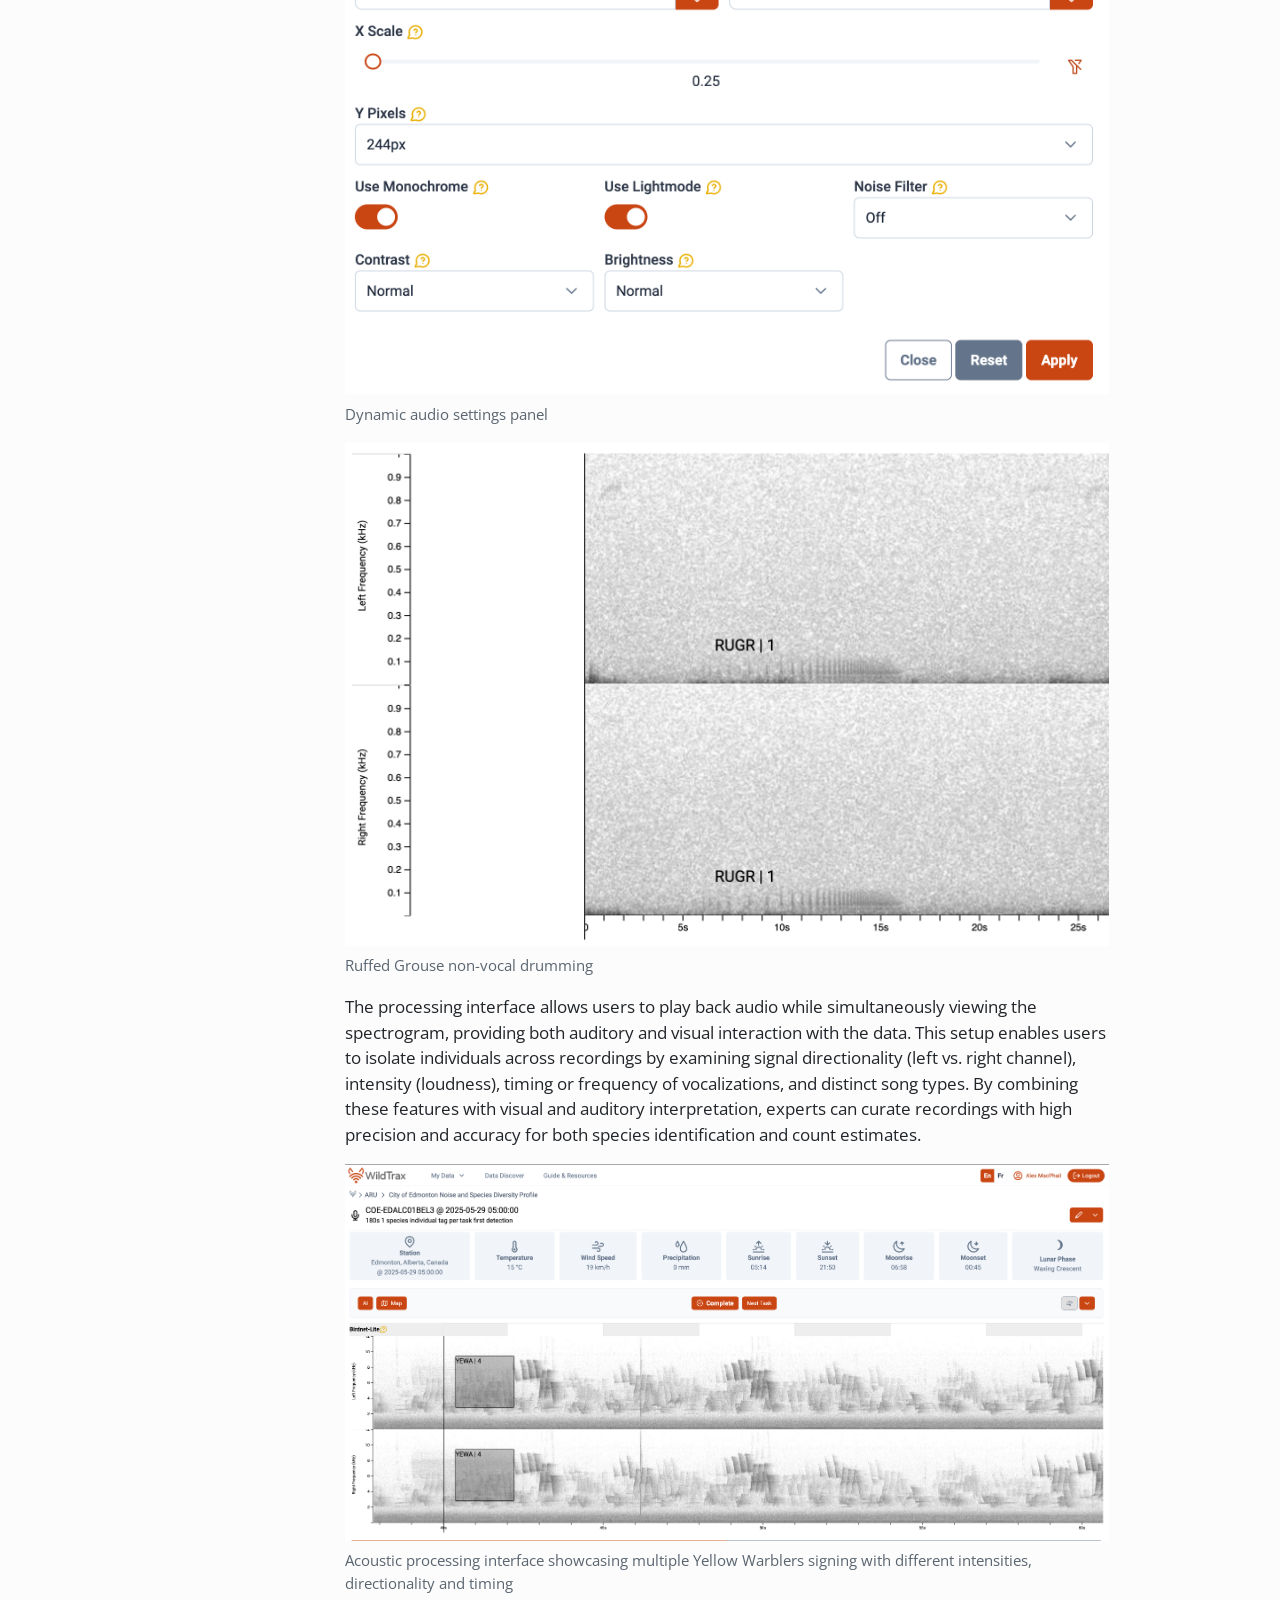
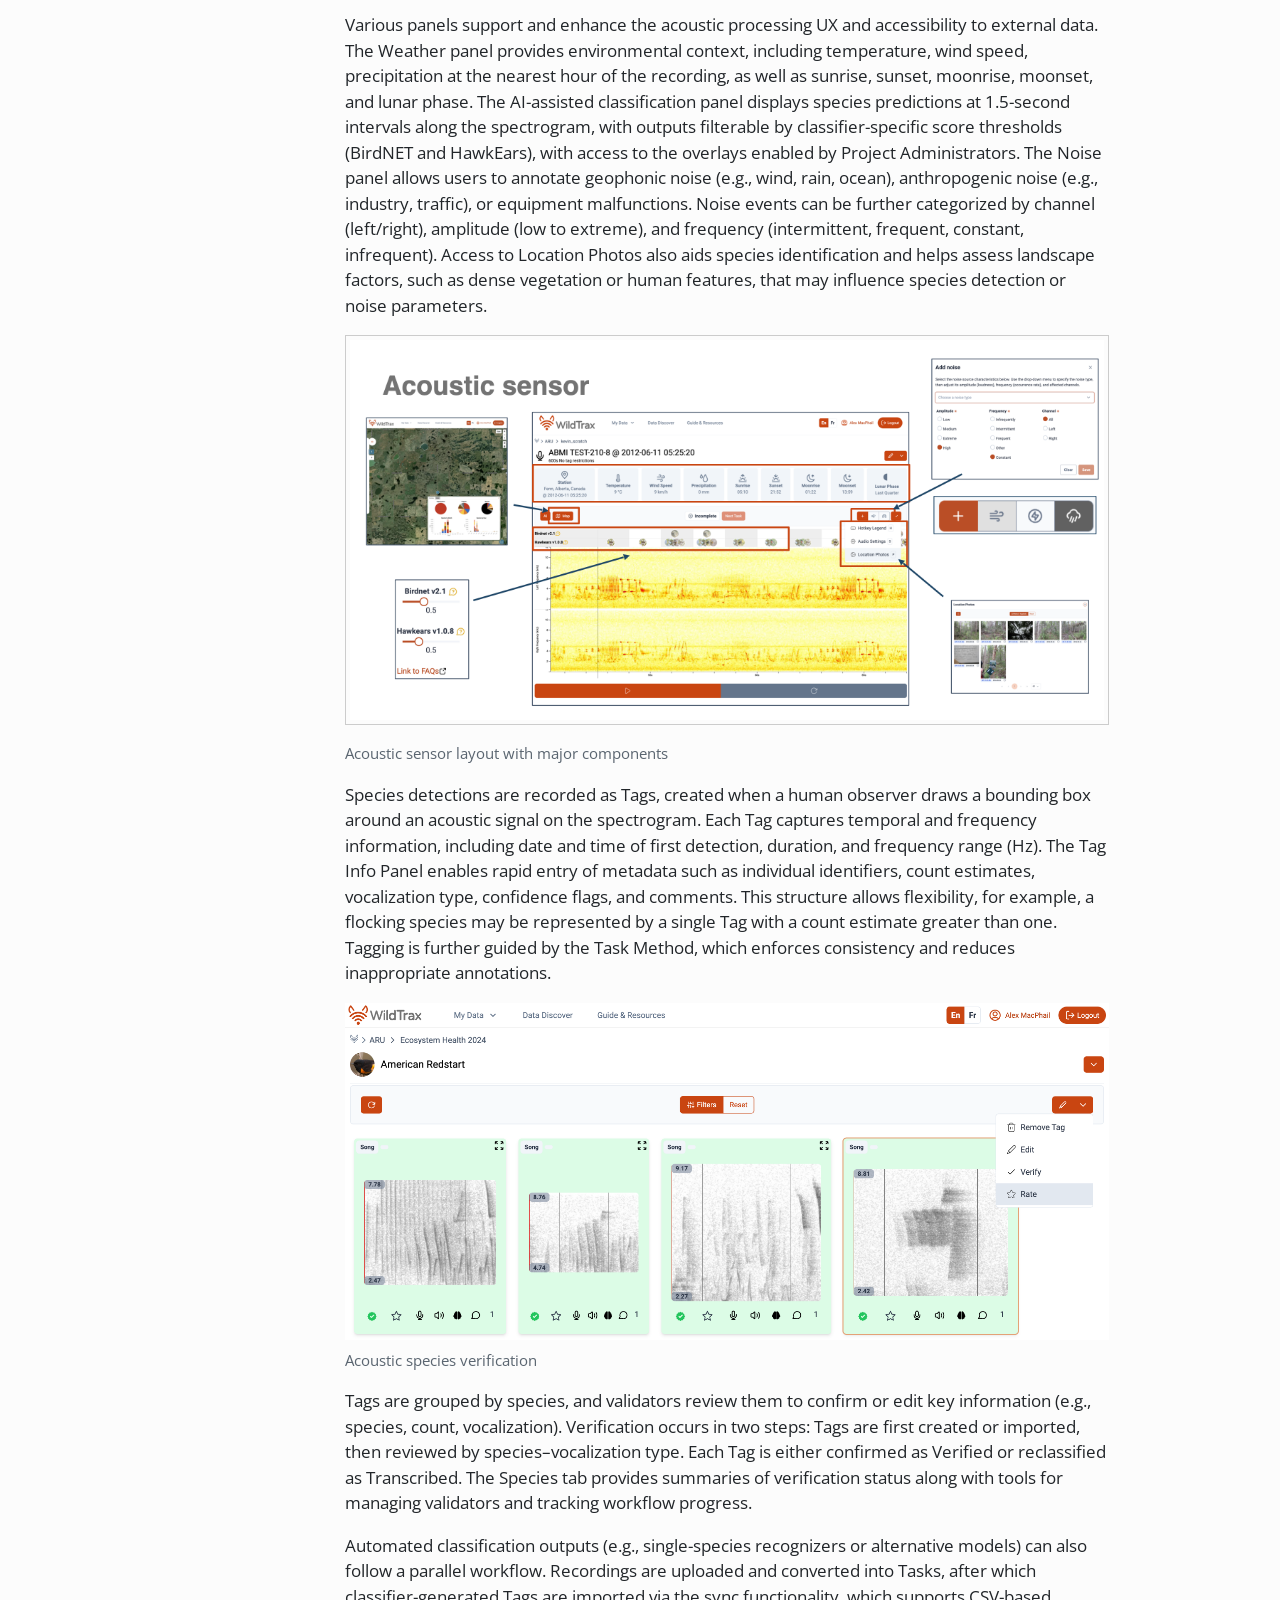
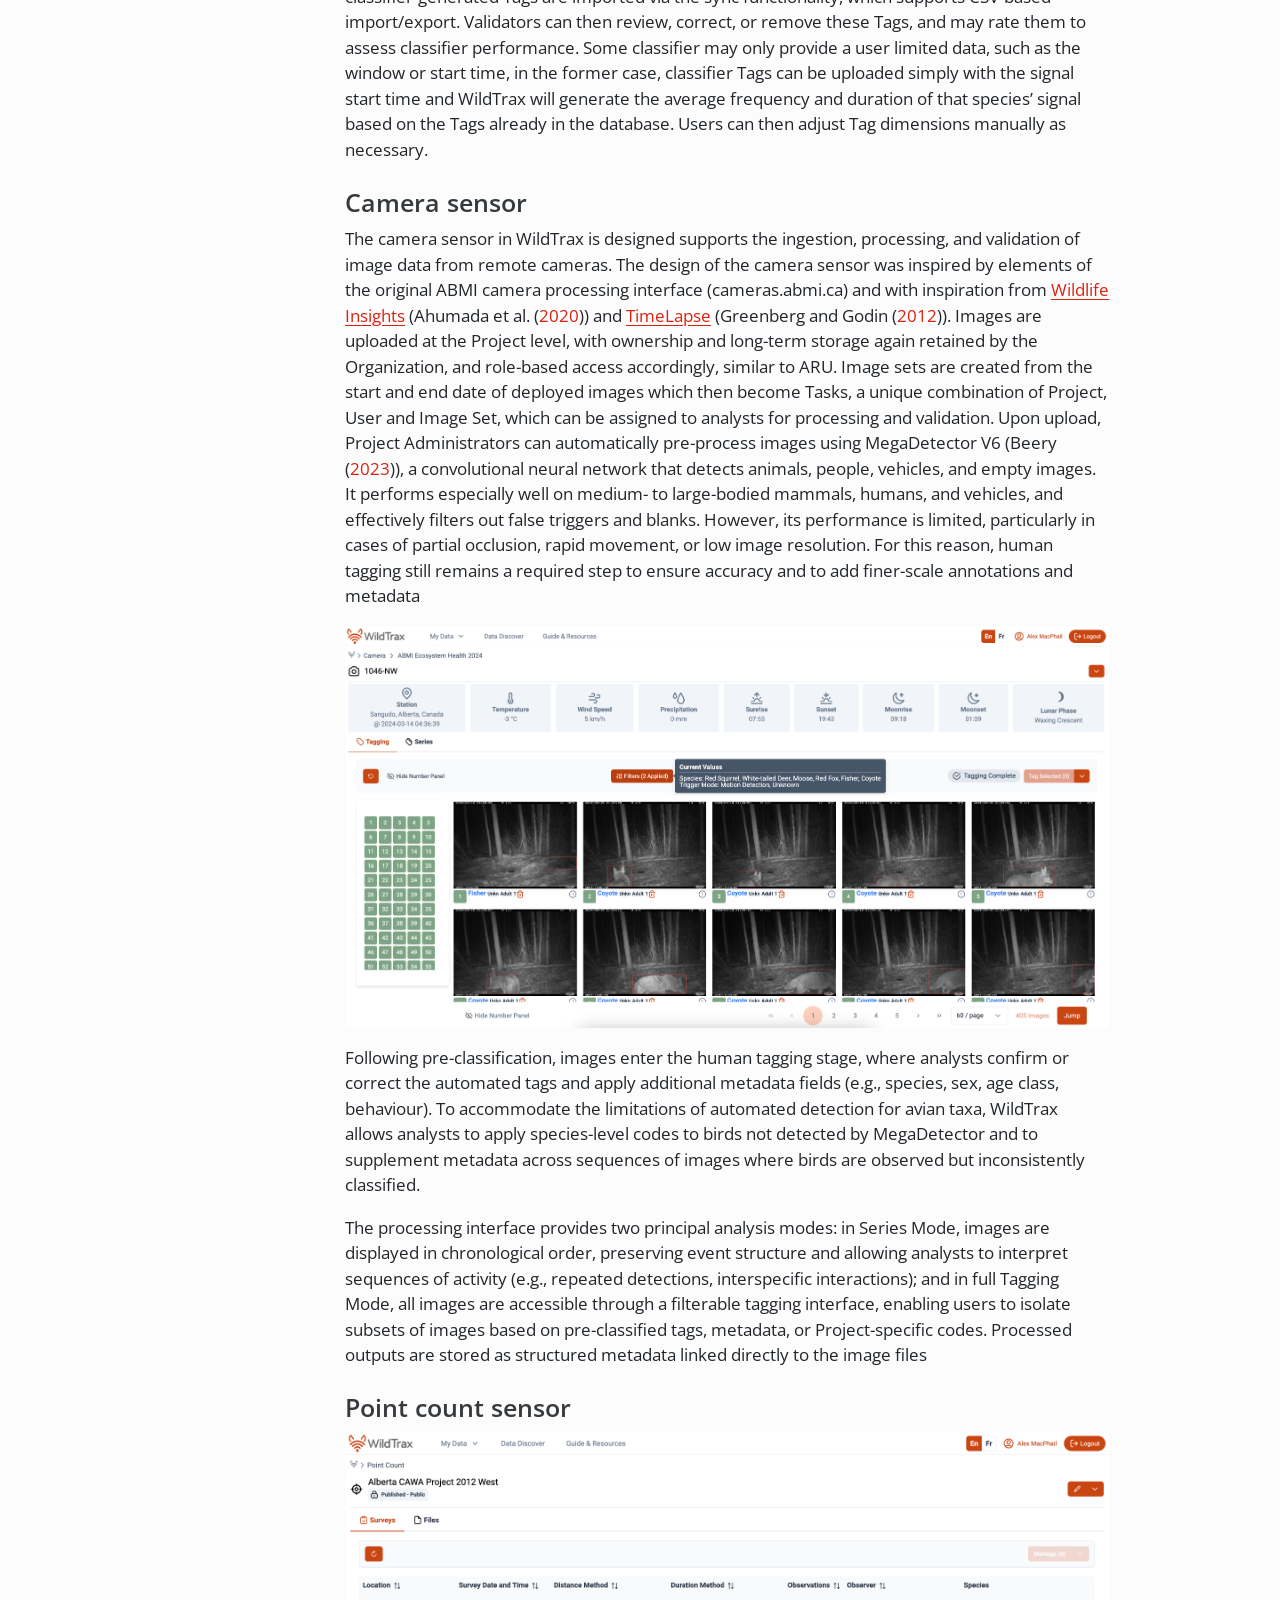
==== commit 9019db4d: "add correspondence. remove gifs" ====
--- a/wildtrax-ace-eco.html
+++ b/wildtrax-ace-eco.html
@@ -163,7 +163,7 @@
     <div>
     <div class="quarto-title-meta-heading">Authors</div>
     <div class="quarto-title-meta-contents">
-             <p>Alexander G. MacPhail </p>
+             <p>Alexander G. MacPhail <a href="mailto:agmacpha@ualberta.ca" class="quarto-title-author-email"><i class="bi bi-envelope"></i></a> </p>
              <p>Corrina Copp </p>
              <p>Erin M. Bayne </p>
              <p>Michael Packer </p>
@@ -196,6 +196,16 @@
 
 <section id="abstract" class="level1">
 <h1>Abstract</h1>
+<div class="callout callout-style-simple callout-none no-icon">
+<div class="callout-body d-flex">
+<div class="callout-icon-container">
+<i class="callout-icon no-icon"></i>
+</div>
+<div class="callout-body-container">
+<p>This is a draft manuscript of a paper for submission to Avian Conservation and Ecology Special Feature: A synthesis of data, tools, and resources for avian research and conservation planning in Canada (https://ace-eco.org/feature/8/). The text and content may change as results are finalized.</p>
+</div>
+</div>
+</div>
 <p><strong>-French-</strong></p>
 <p>Au fur et à mesure que les capteurs environnementaux deviennent des outils indispensables pour surveiller et évaluer les populations aviaires, leur efficacité repose sur des systèmes capables de gérer les ensembles de données volumineux et souvent complexes qu’ils génèrent. WildTrax (https://www.wildtrax.ca ) est une plateforme web conçue pour gérer, stocker, traiter, partager et découvrir ces données à différentes échelles. Grâce à ses améliorations et à son entretien continus, WildTrax permet aux chercheurs de répondre à des questions écologiques sur des échelles spatiales et temporelles, tout en renforçant le réseau de chercheurs, en favorisant la collaboration et en améliorant le partage de l’information pour soutenir la conservation des oiseaux au Canada et ailleurs.</p>
 <p><strong>-English-</strong></p>
@@ -1101,7 +1111,7 @@
 });
 </script>
 </div> <!-- /content -->
-<script>var lightboxQuarto = GLightbox({"selector":".lightbox","closeEffect":"zoom","loop":false,"descPosition":"bottom","openEffect":"zoom"});
+<script>var lightboxQuarto = GLightbox({"descPosition":"bottom","closeEffect":"zoom","openEffect":"zoom","selector":".lightbox","loop":false});
 (function() {
   let previousOnload = window.onload;
   window.onload = () => {
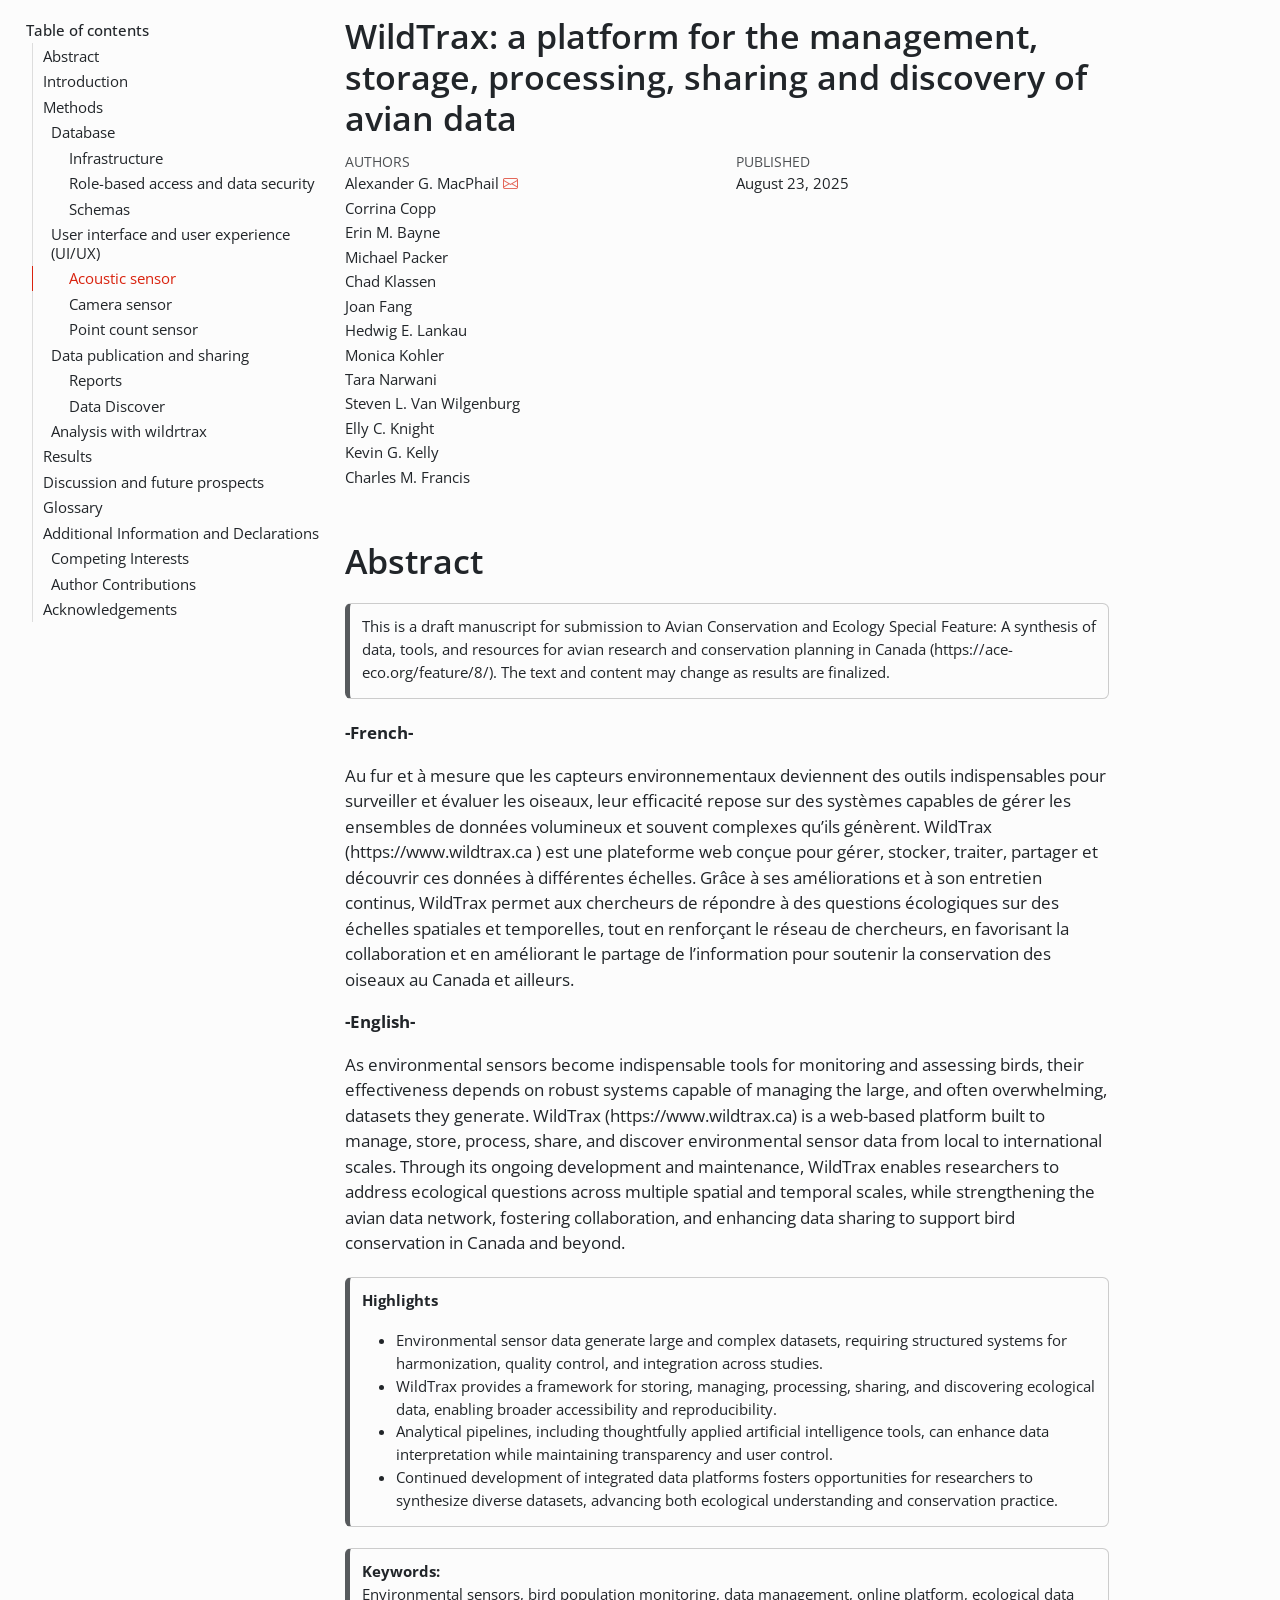
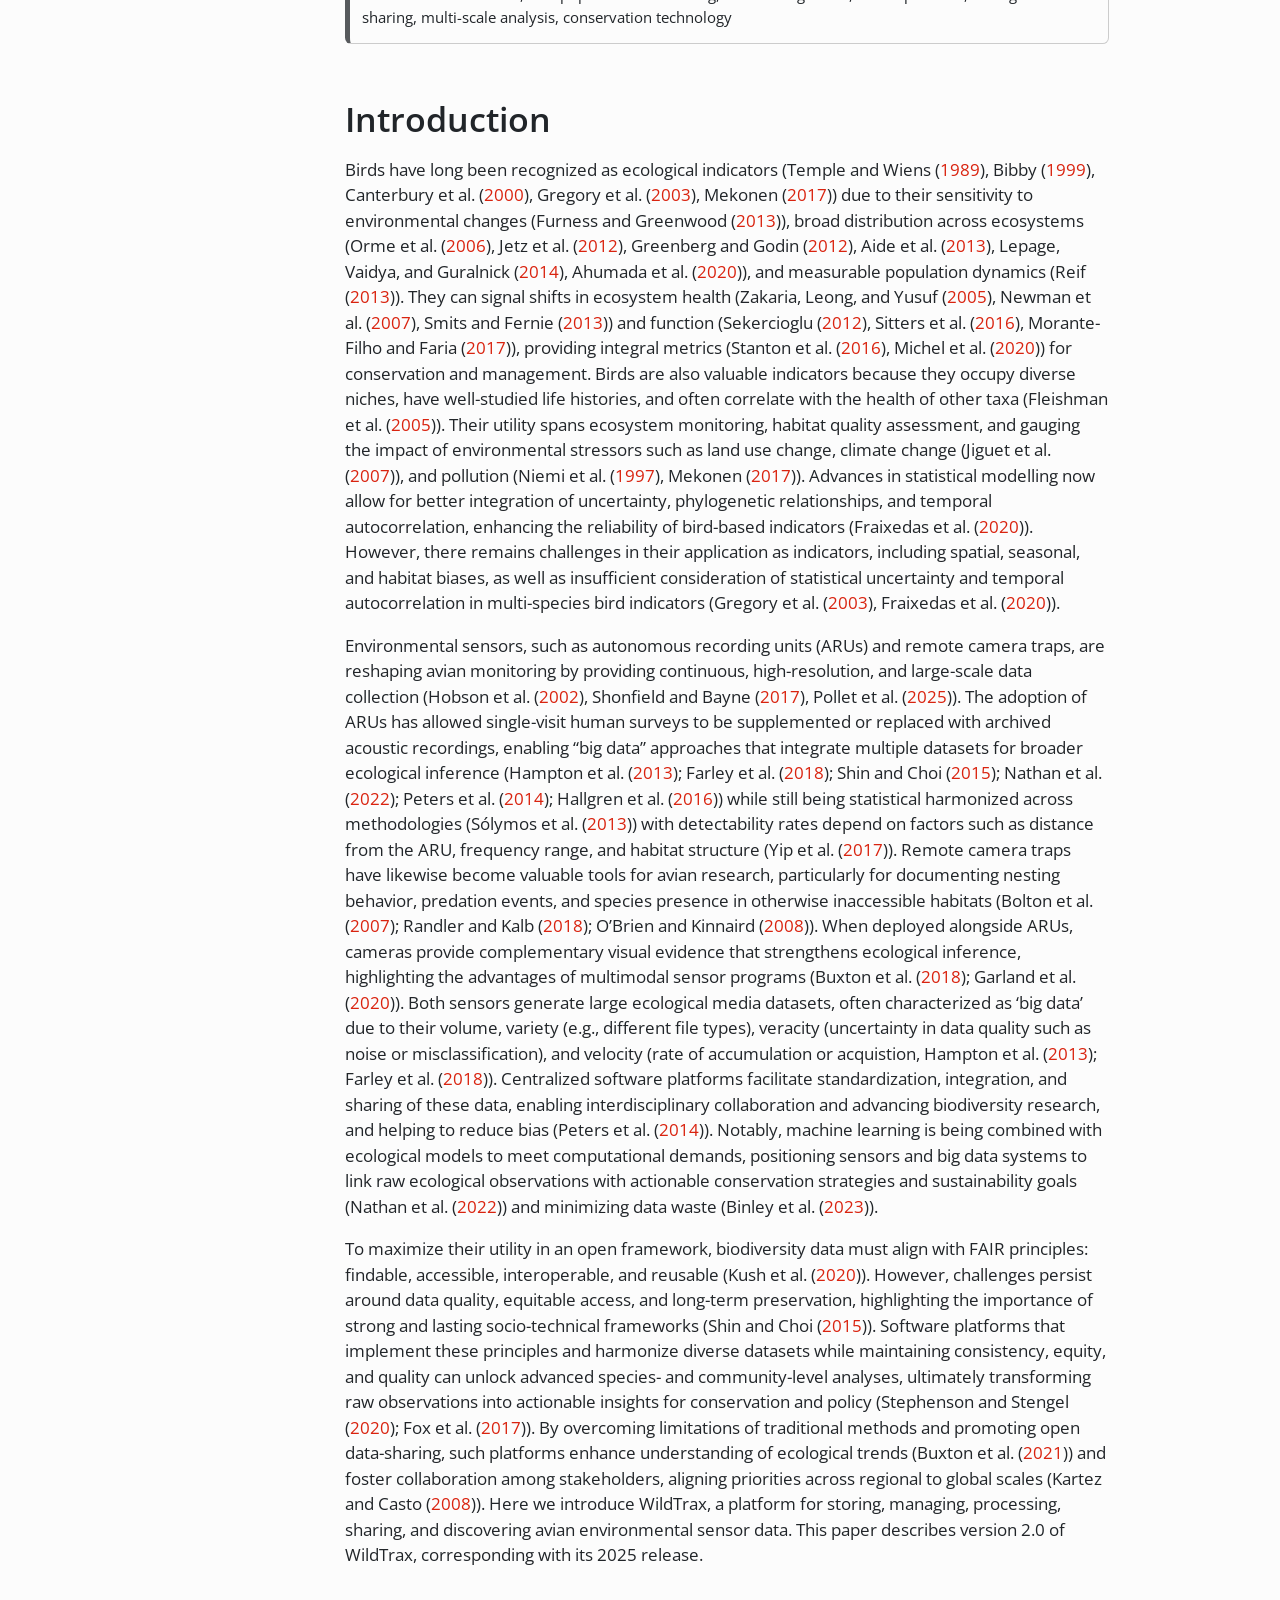
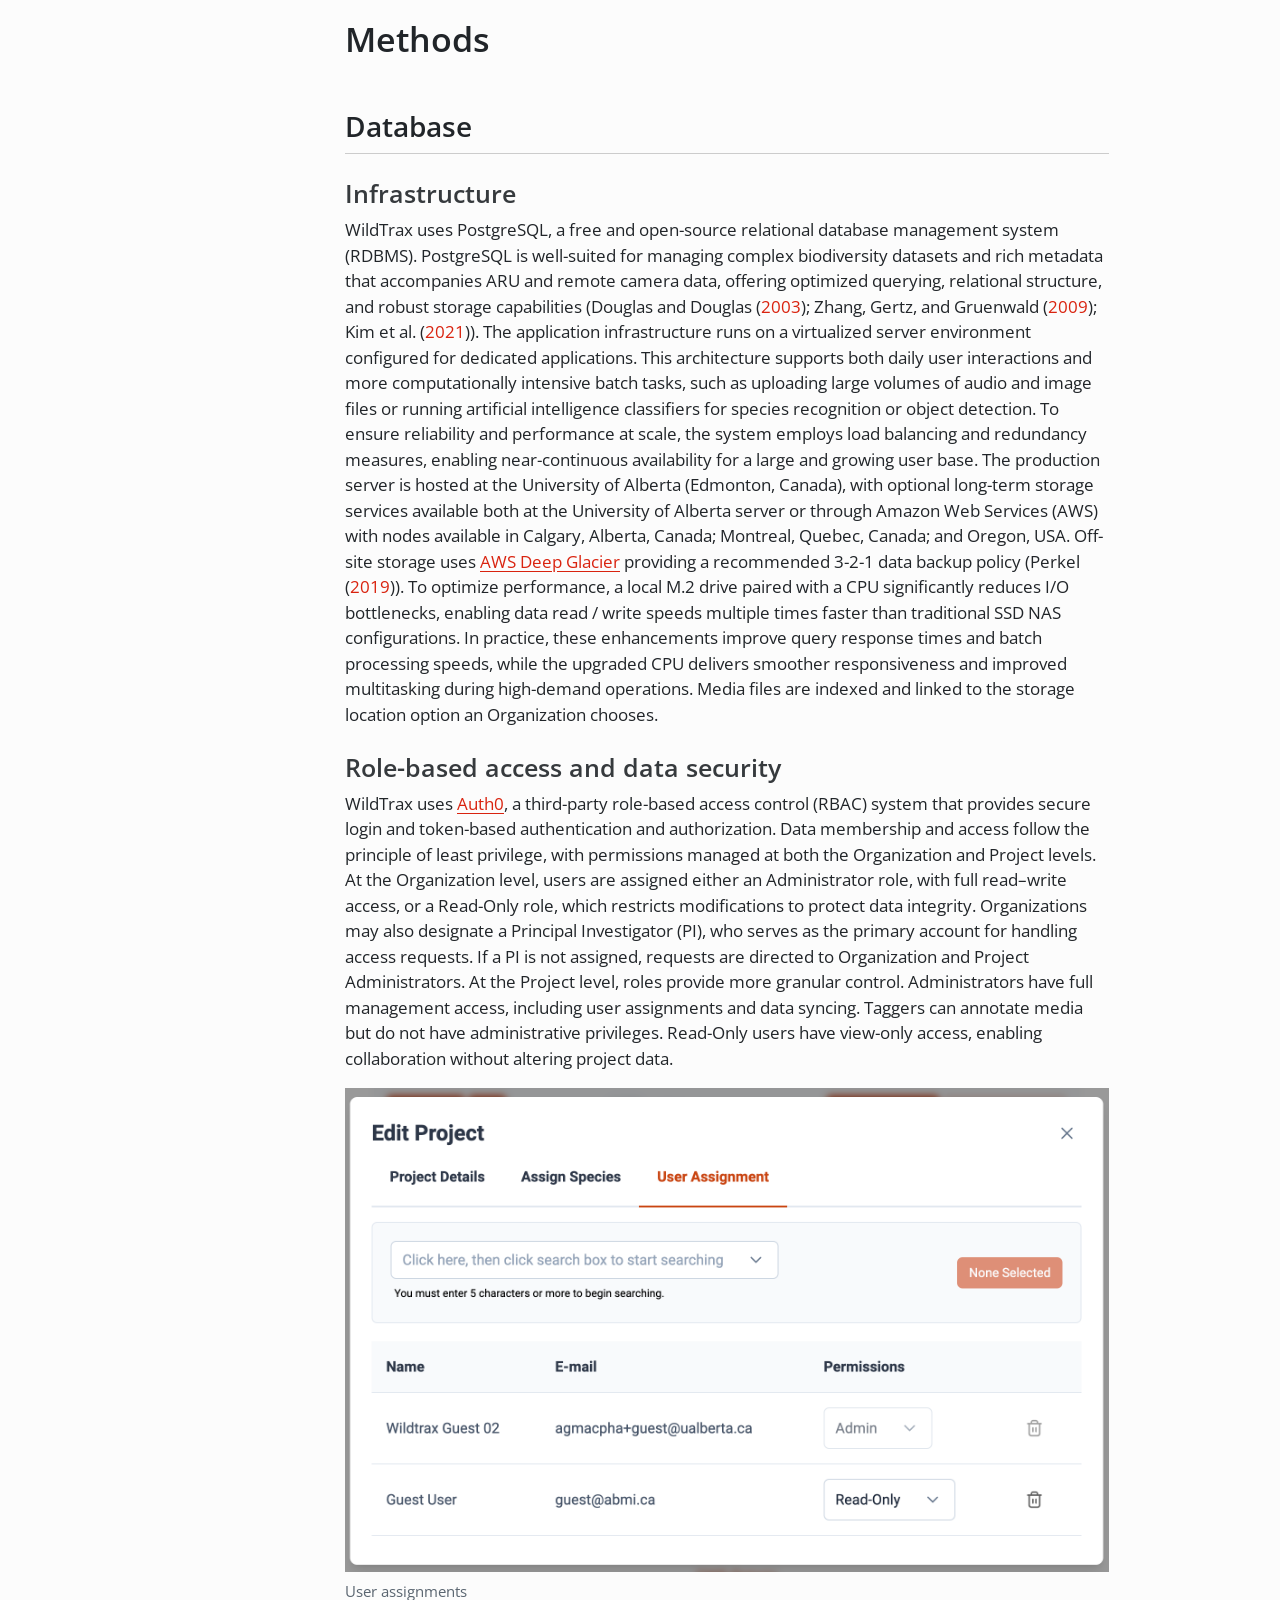
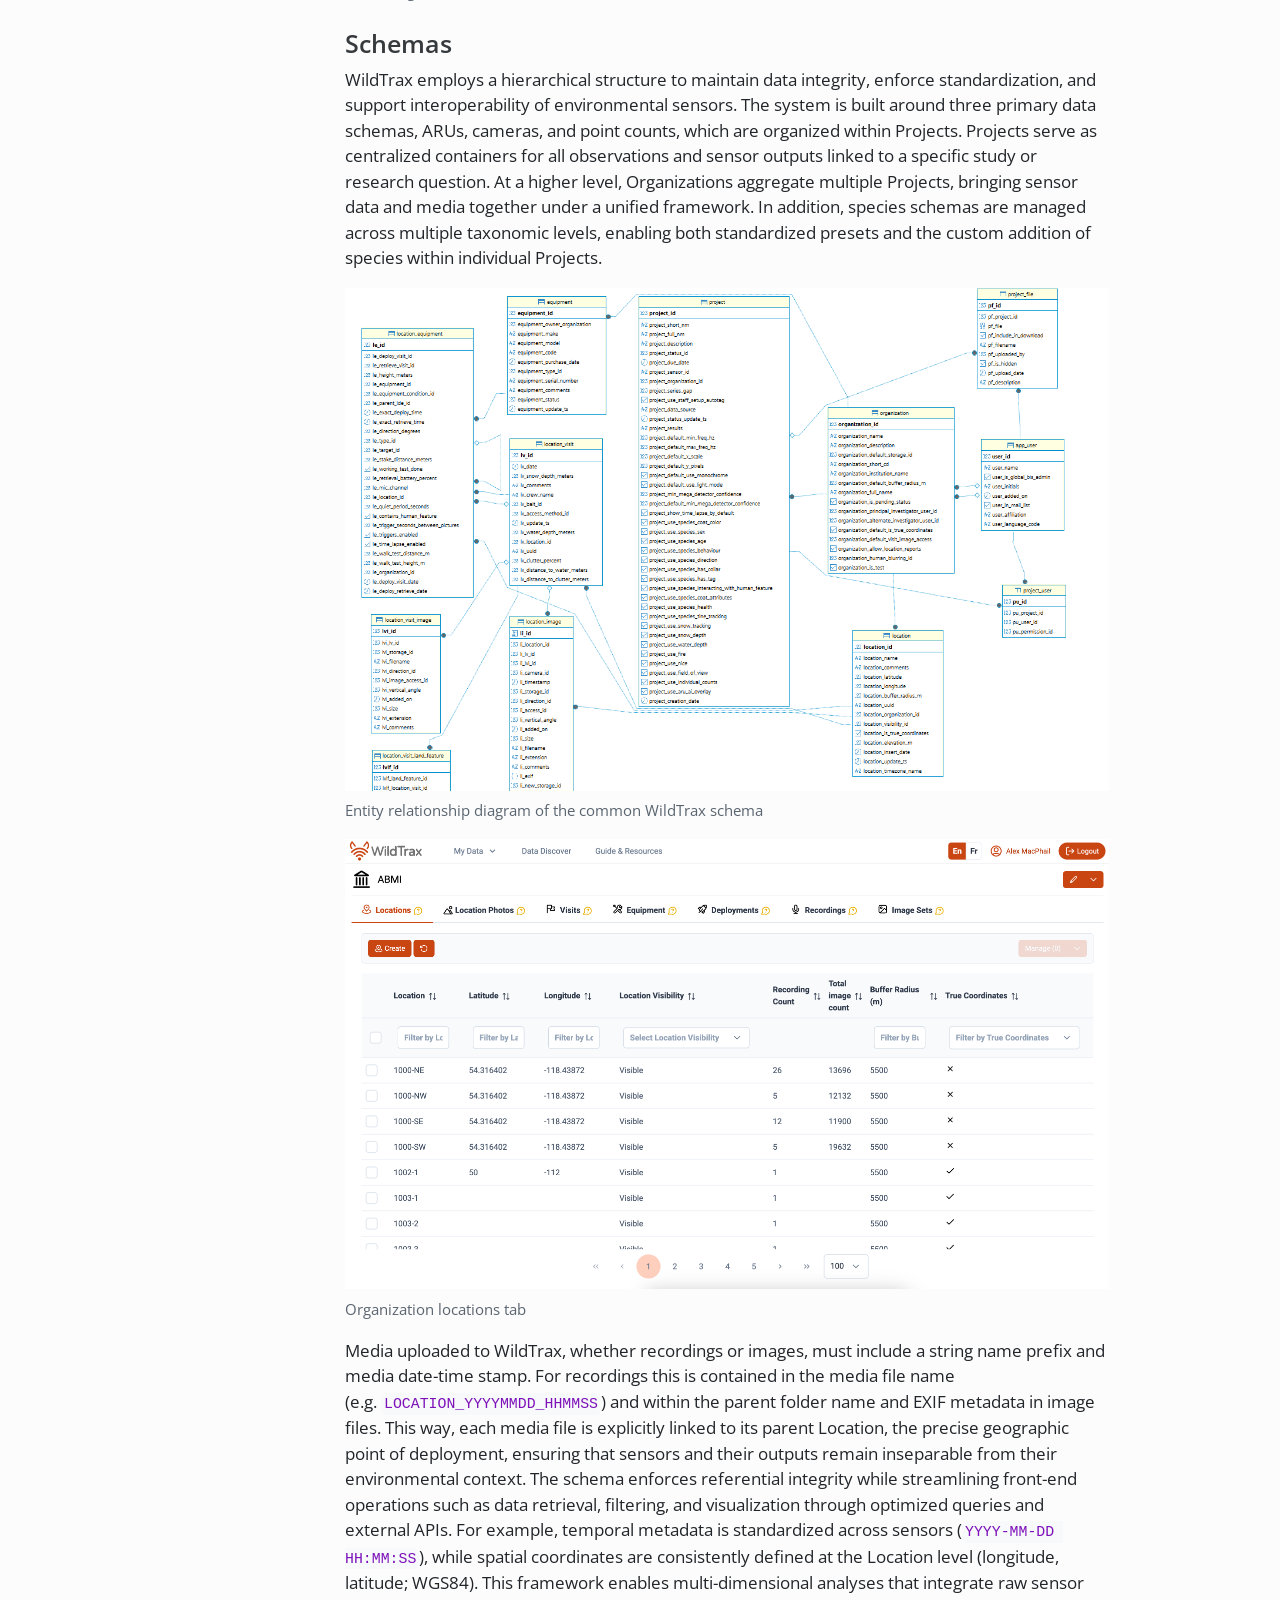
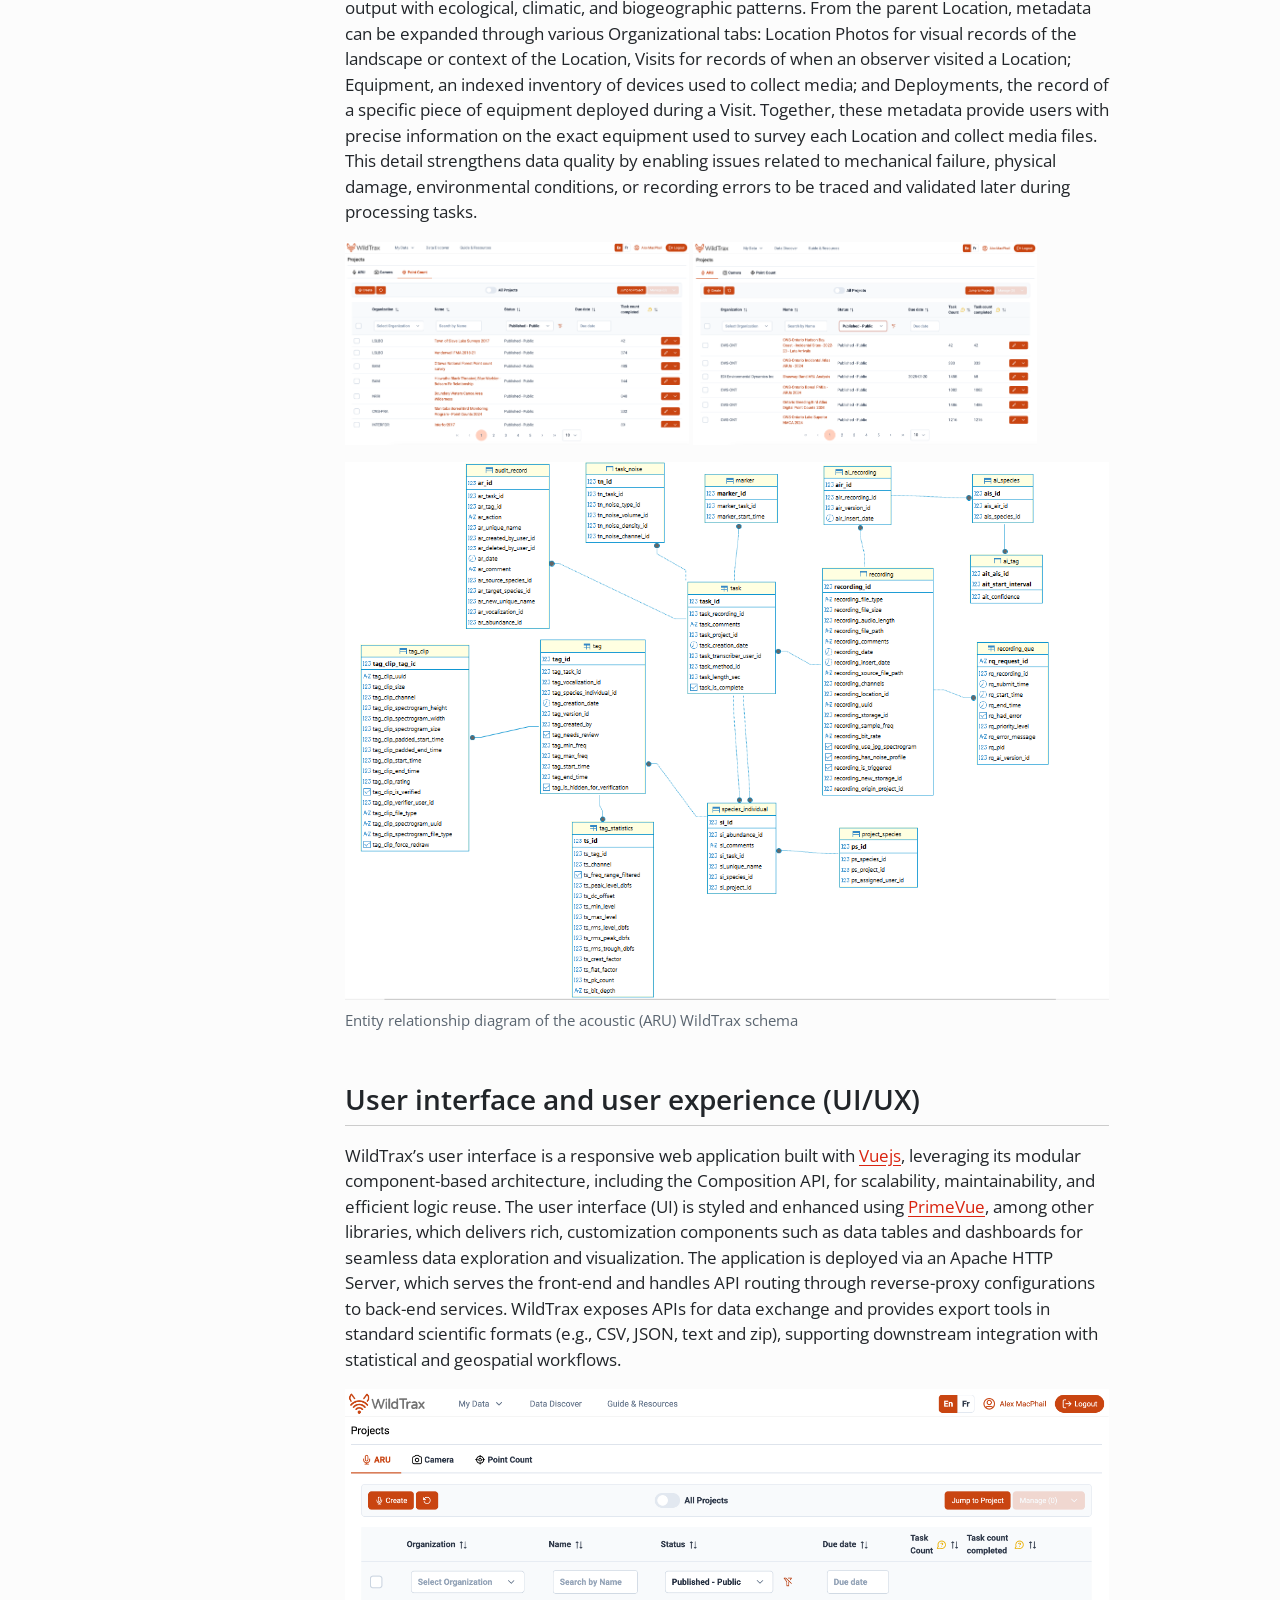
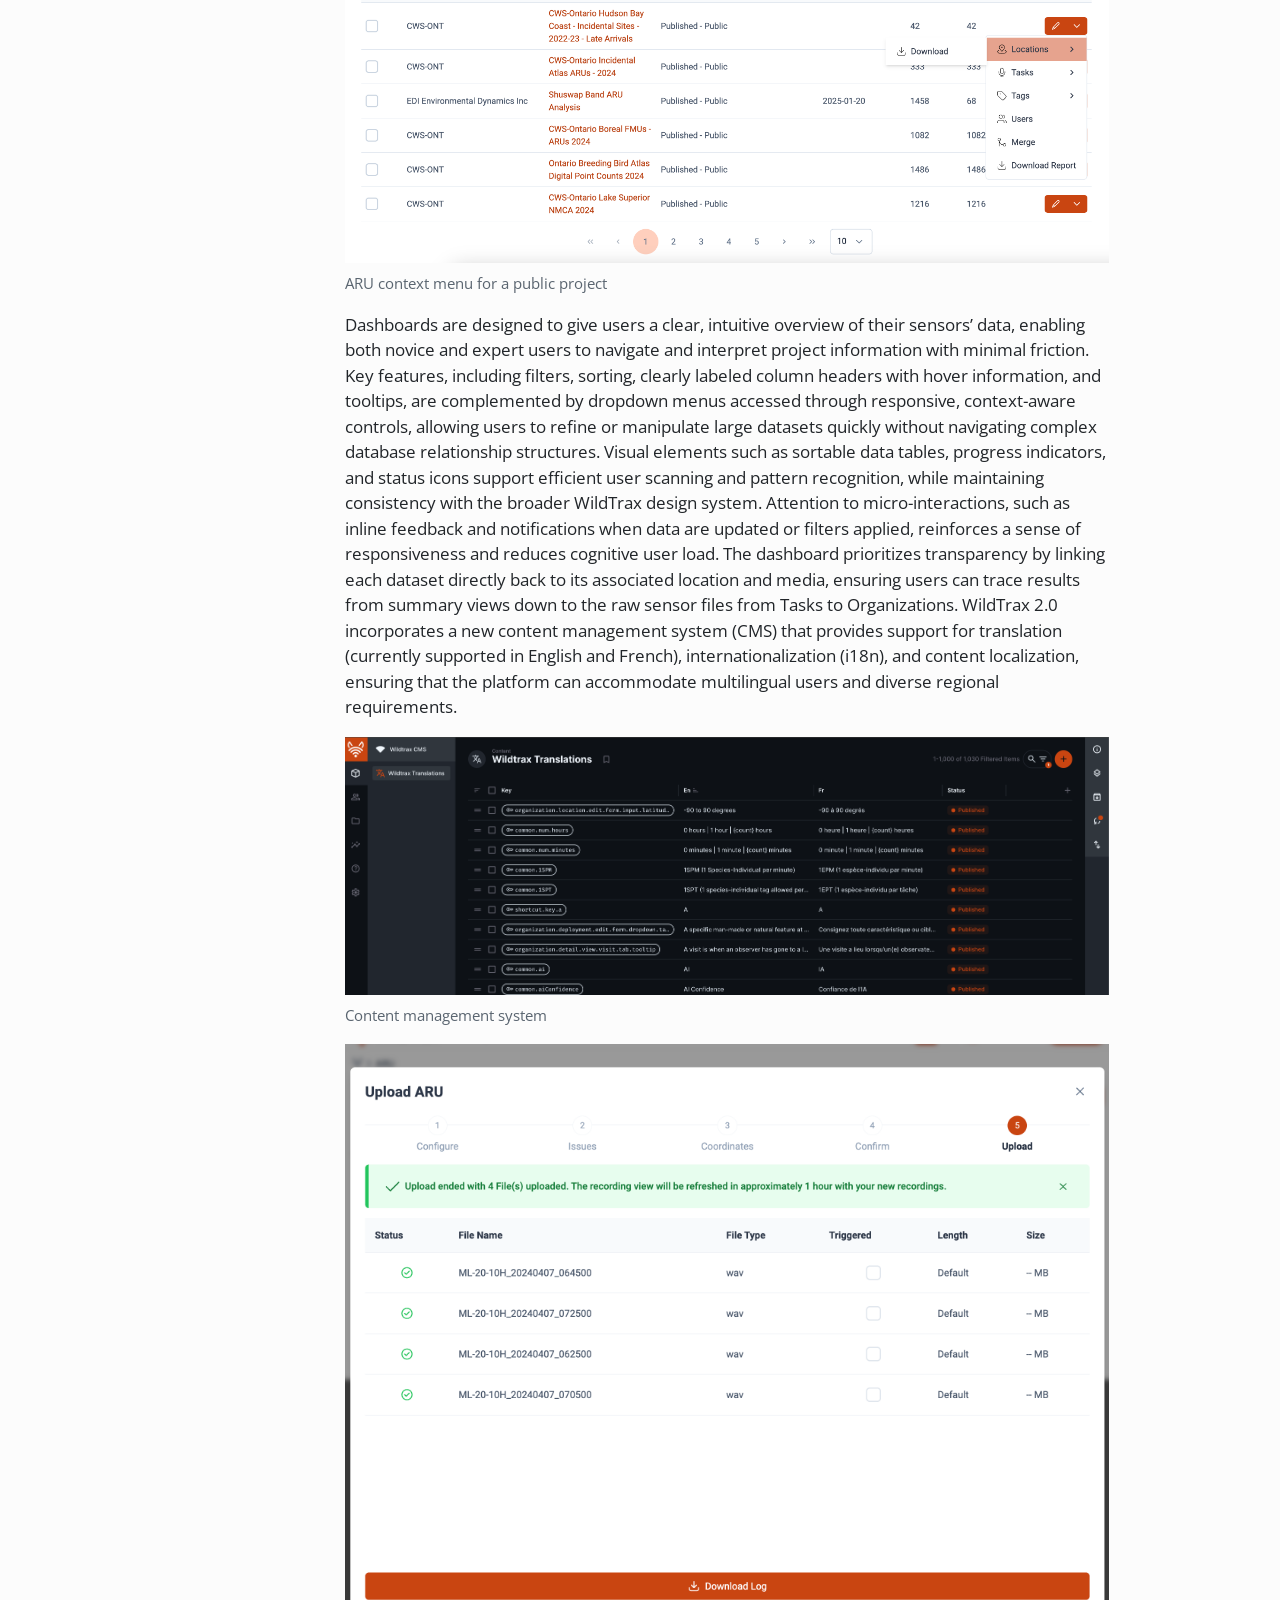
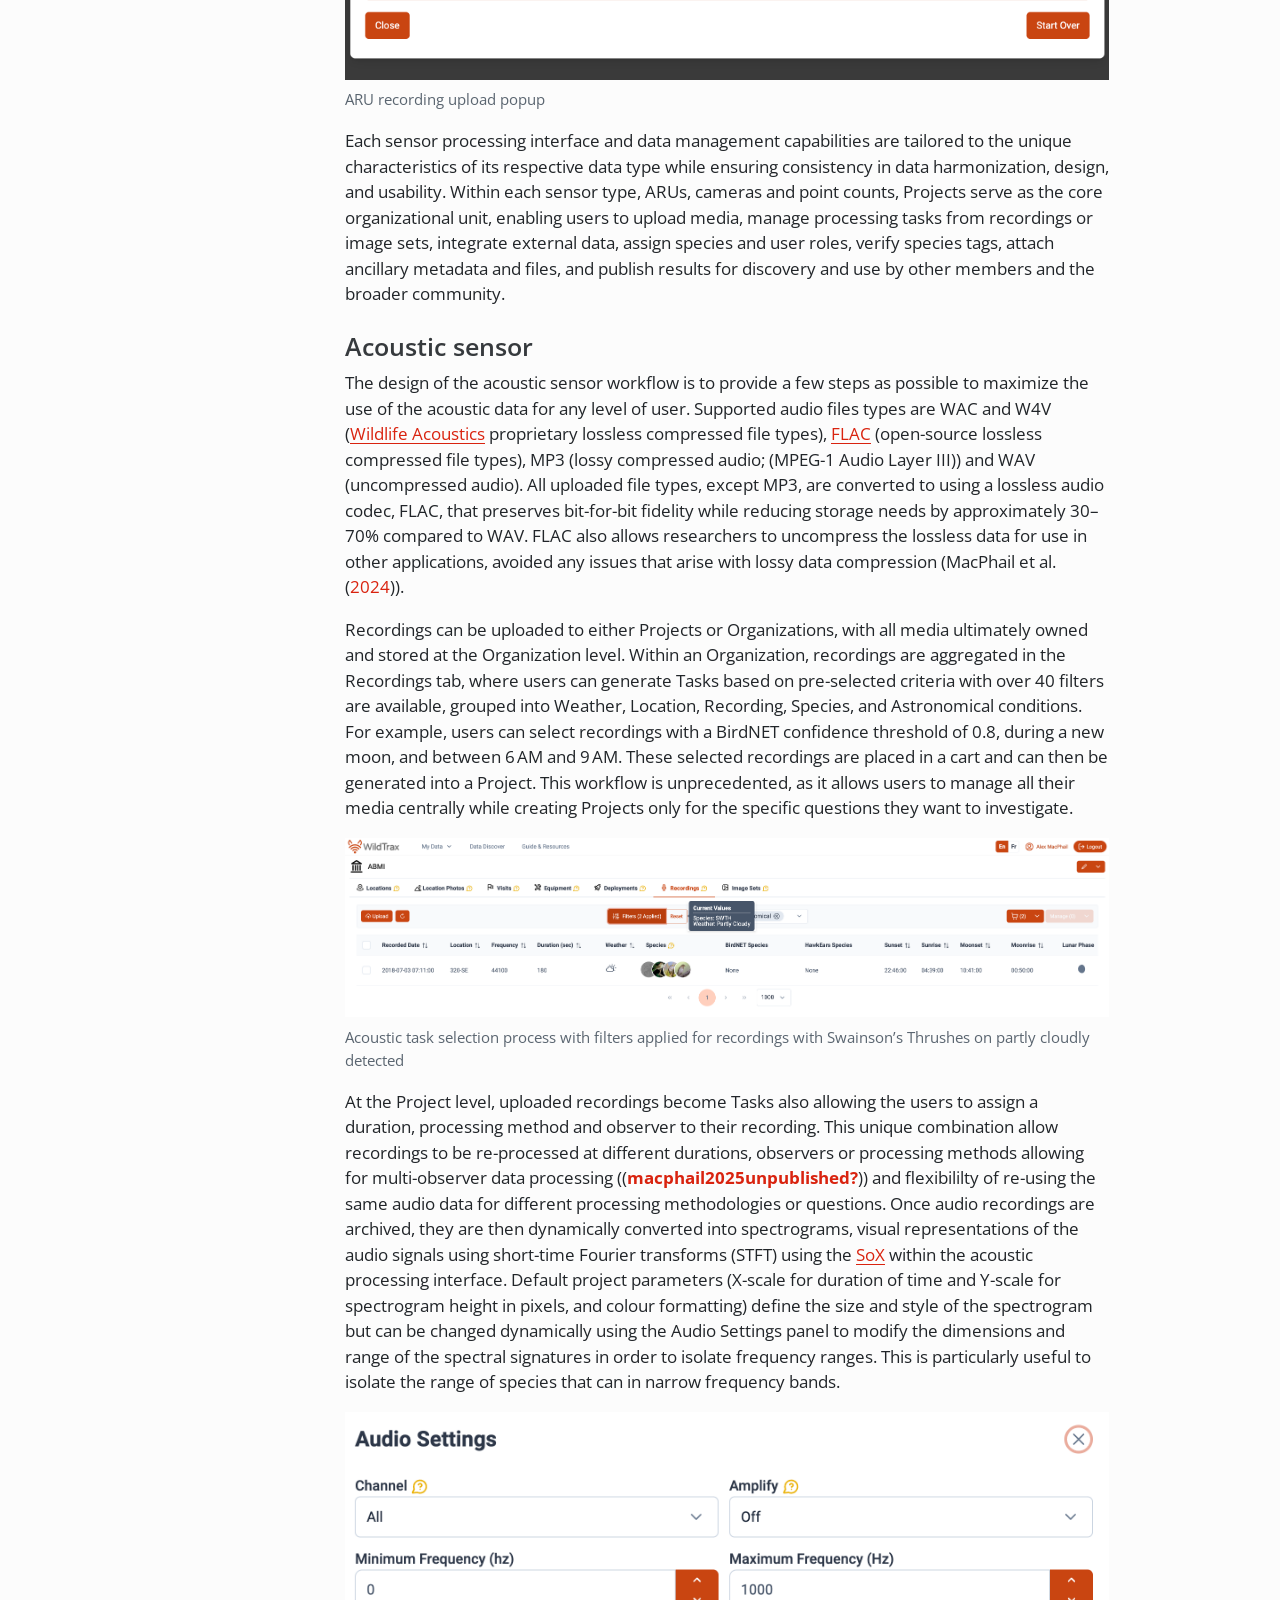
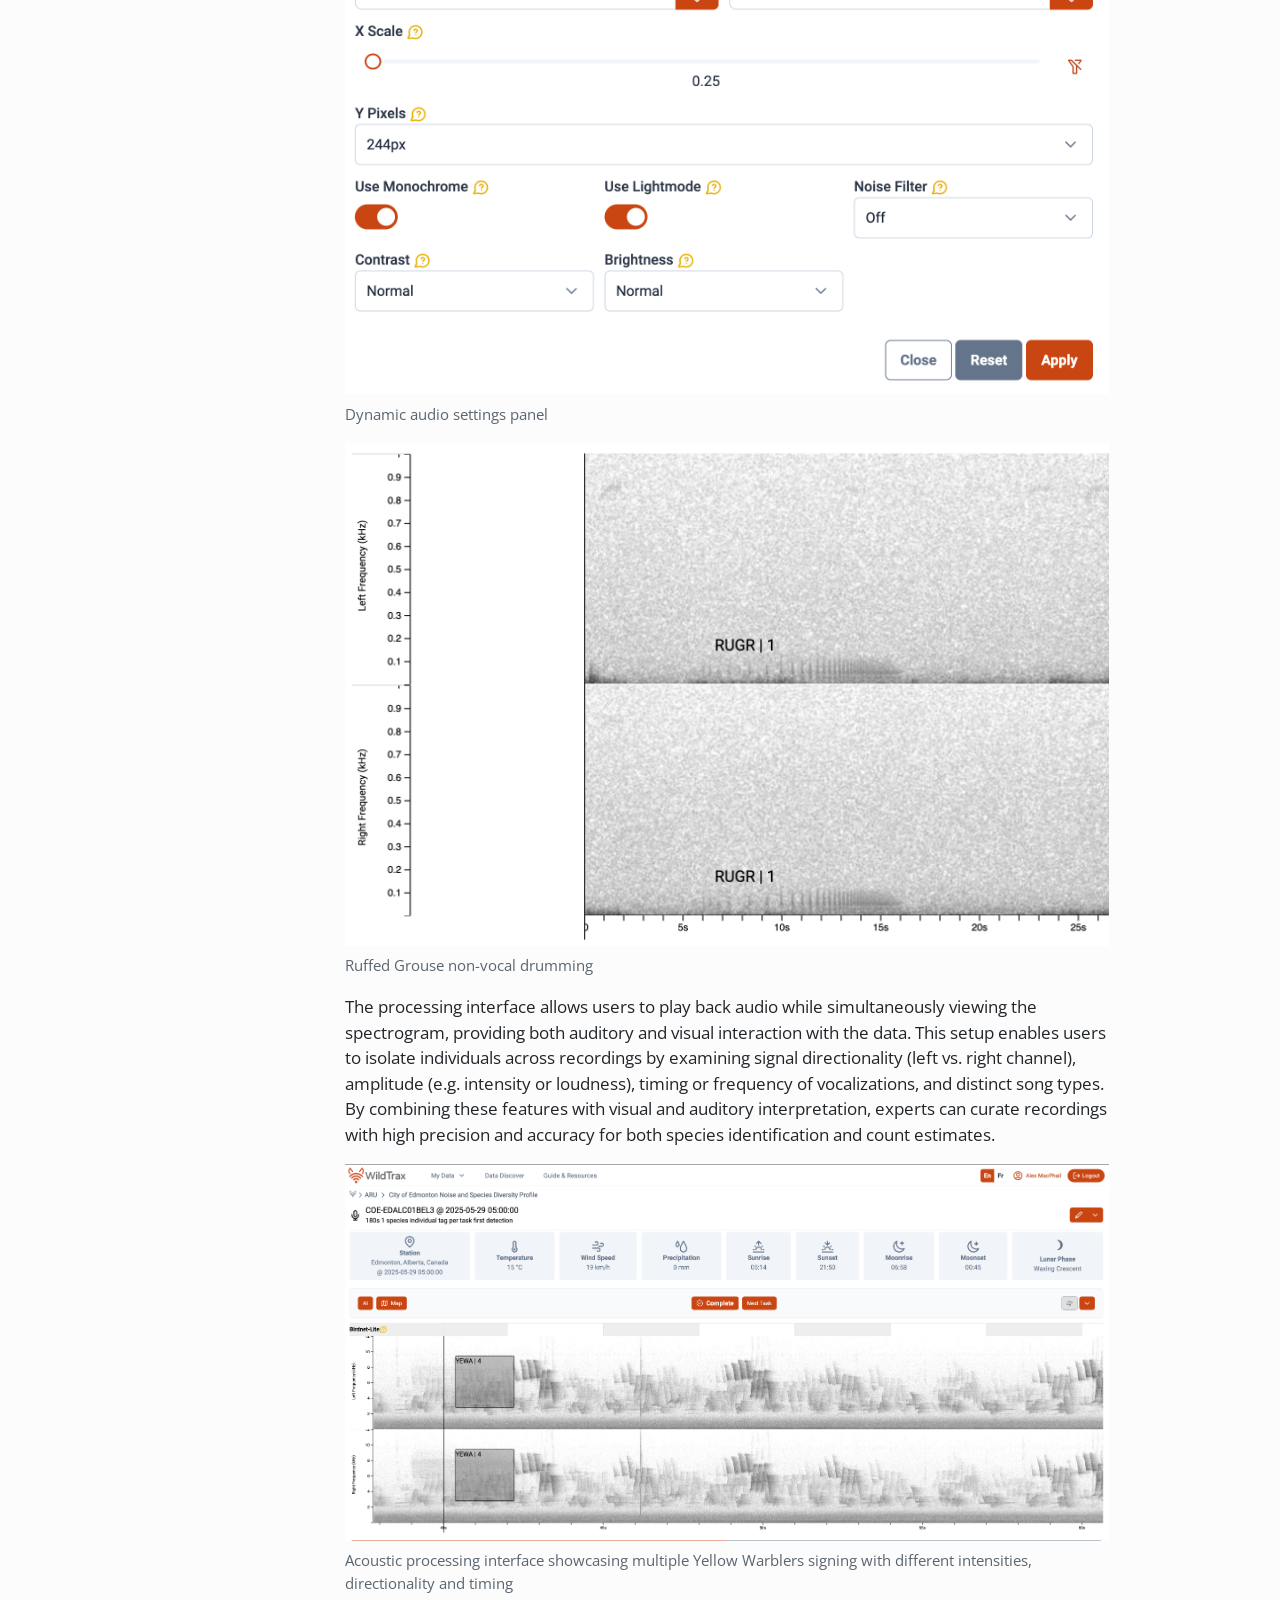
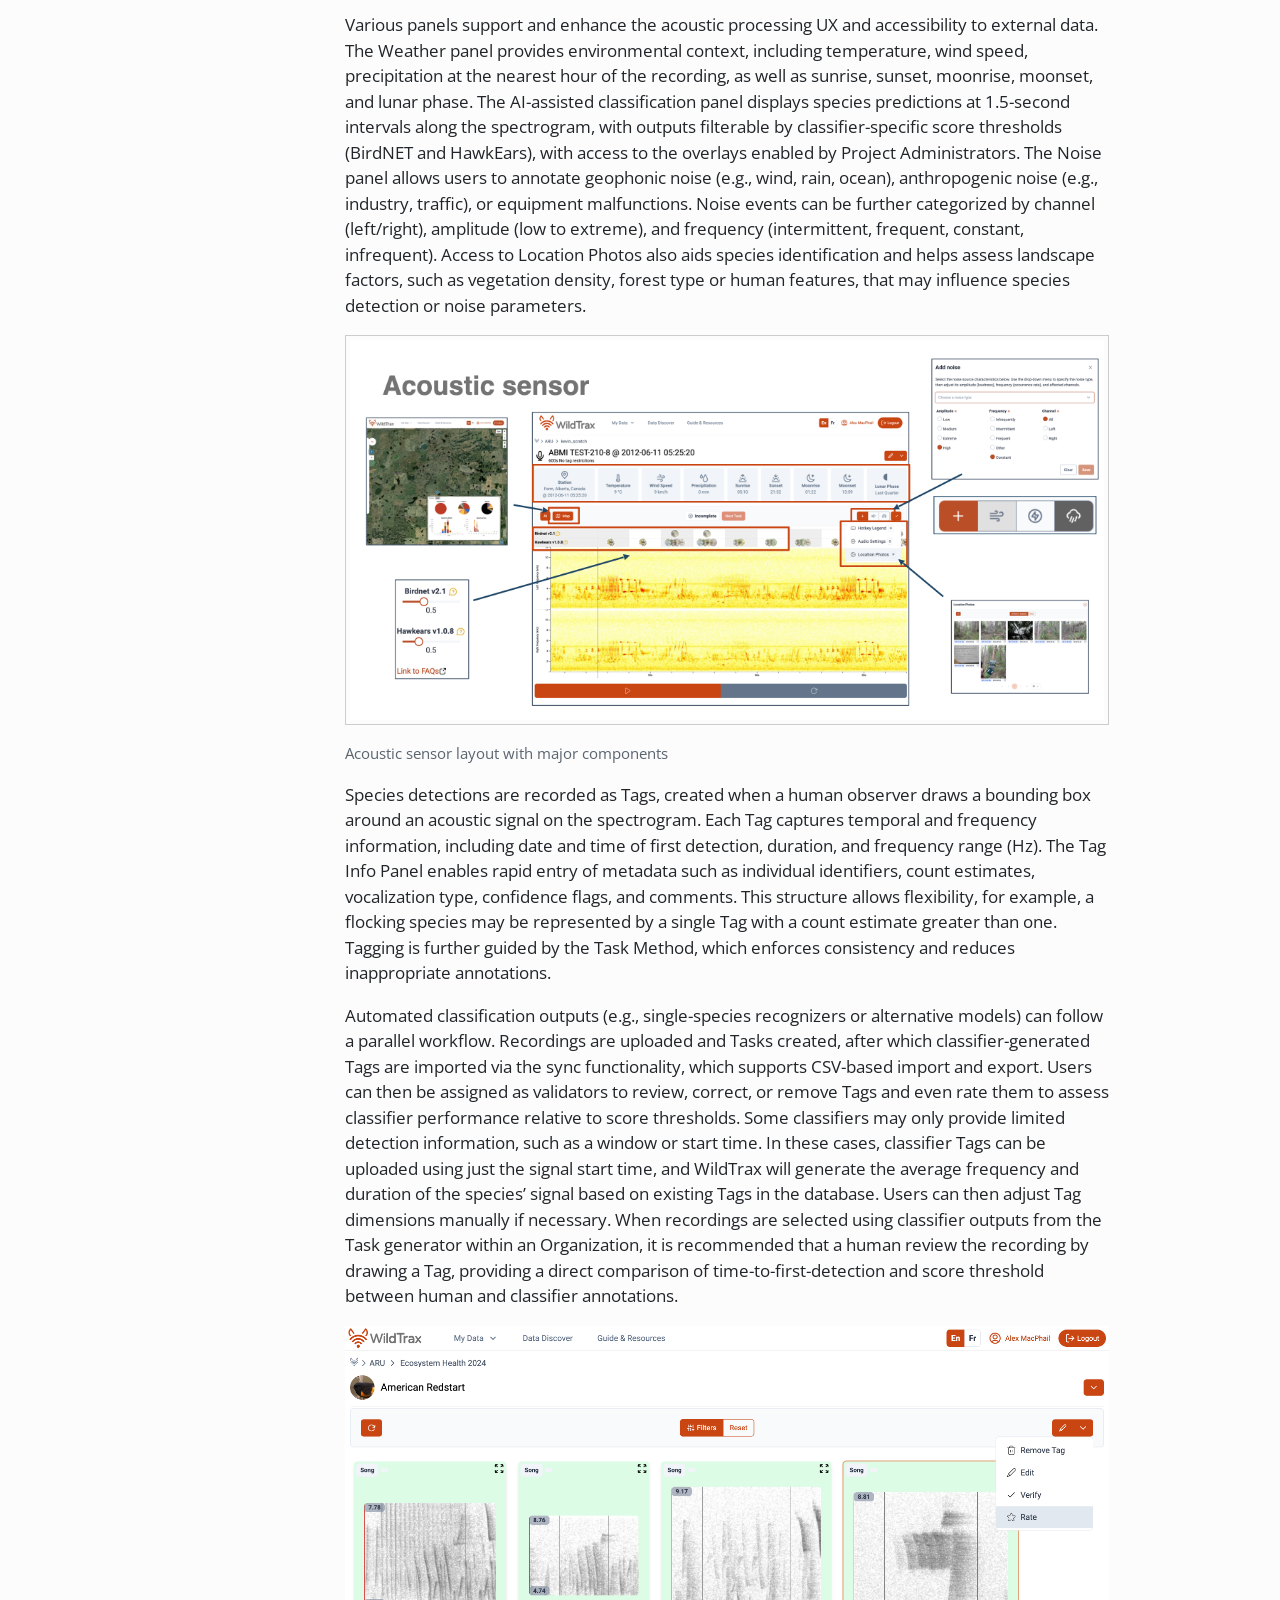
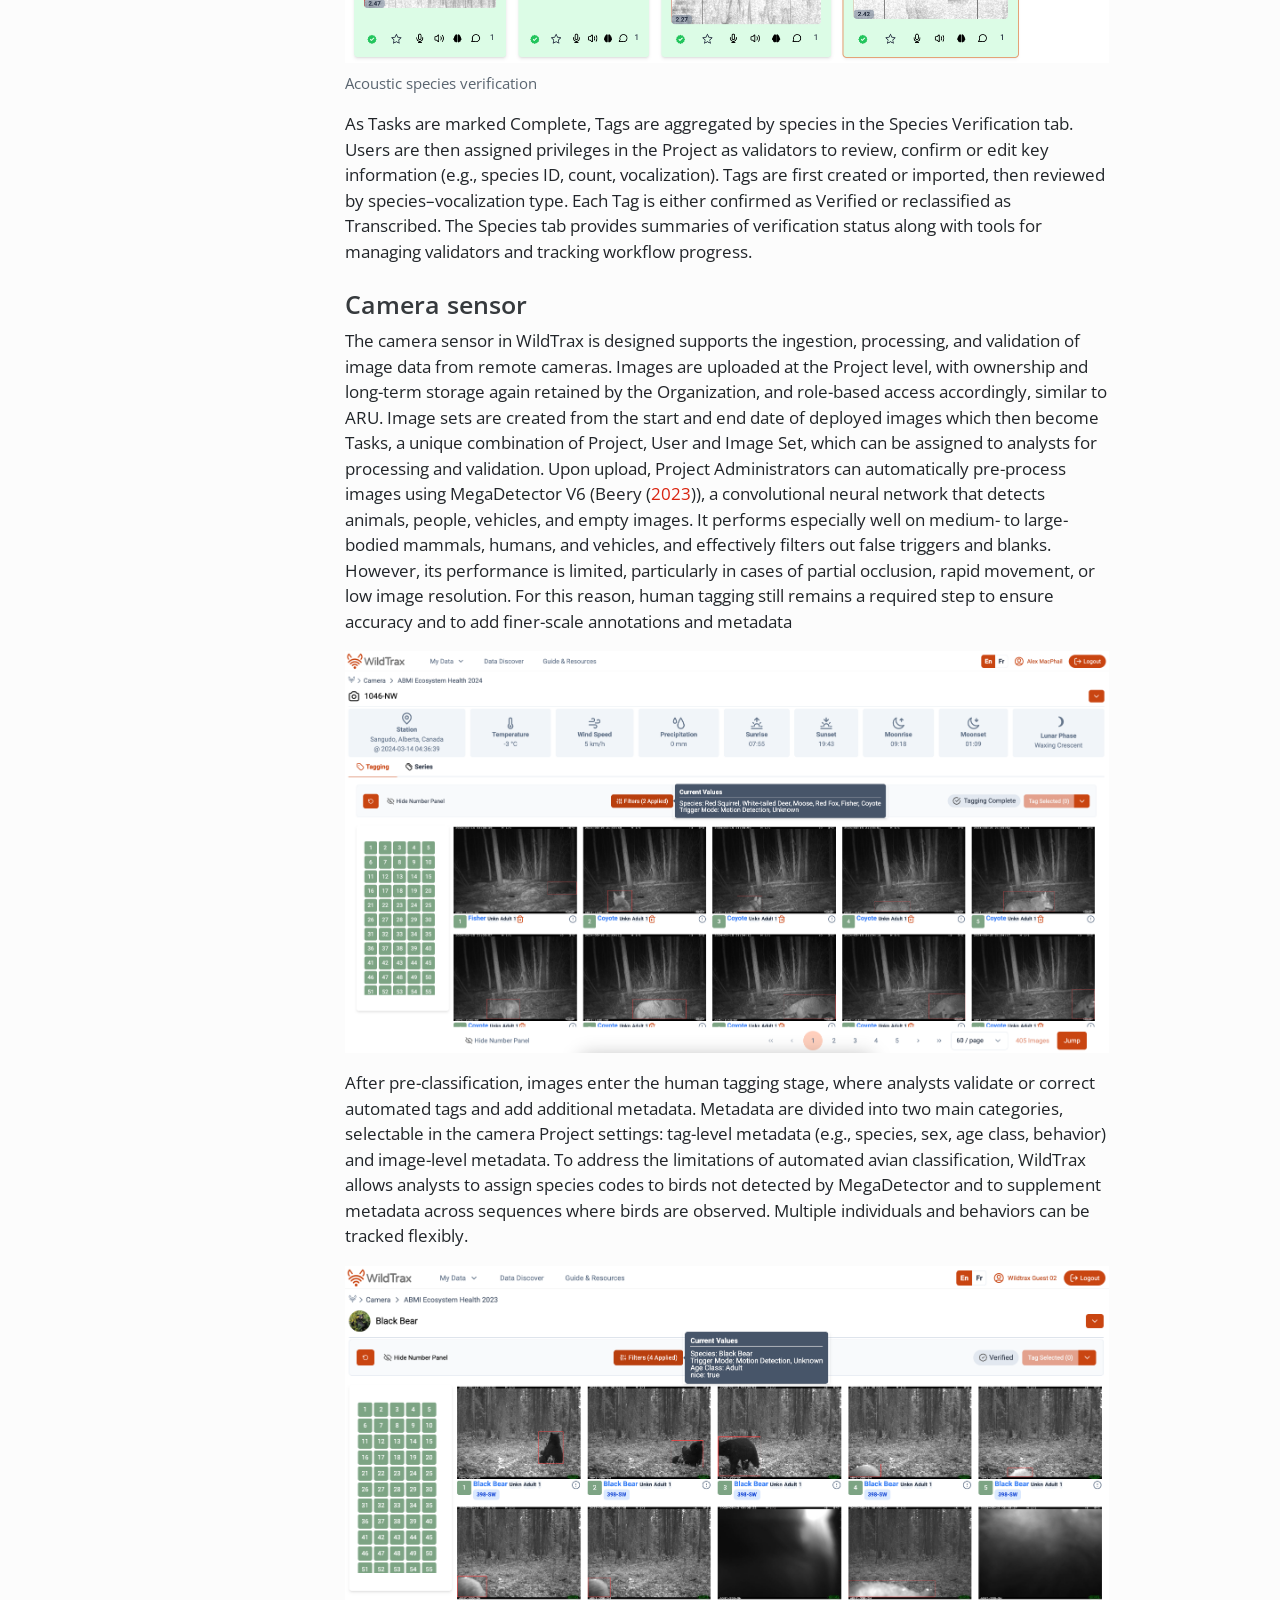
==== commit 5d47dc9a: "correspondence, land acknowledgement, glossary, naturecounts" ====
--- a/wildtrax-ace-eco.html
+++ b/wildtrax-ace-eco.html
@@ -6,7 +6,7 @@
 
 <meta name="viewport" content="width=device-width, initial-scale=1.0, user-scalable=yes">
 
-<meta name="dcterms.date" content="2025-08-22">
+<meta name="dcterms.date" content="2025-08-23">
 
 <title>WildTrax: a platform for the management, storage, processing, sharing and discovery of avian data</title>
 <style>
@@ -138,6 +138,7 @@
   </ul></li>
   <li><a href="#results" id="toc-results" class="nav-link" data-scroll-target="#results">Results</a></li>
   <li><a href="#discussion-and-future-prospects" id="toc-discussion-and-future-prospects" class="nav-link" data-scroll-target="#discussion-and-future-prospects">Discussion and future prospects</a></li>
+  <li><a href="#glossary" id="toc-glossary" class="nav-link" data-scroll-target="#glossary">Glossary</a></li>
   <li><a href="#additional-information-and-declarations" id="toc-additional-information-and-declarations" class="nav-link" data-scroll-target="#additional-information-and-declarations">Additional Information and Declarations</a>
   <ul class="collapse">
   <li><a href="#competing-interests" id="toc-competing-interests" class="nav-link" data-scroll-target="#competing-interests">Competing Interests</a></li>
@@ -163,7 +164,7 @@
     <div>
     <div class="quarto-title-meta-heading">Authors</div>
     <div class="quarto-title-meta-contents">
-             <p>Alexander G. MacPhail <a href="mailto:agmacpha@ualberta.ca" class="quarto-title-author-email"><i class="bi bi-envelope"></i></a> </p>
+             <p>Alexander G. MacPhail <a href="mailto:alex.macphail@ualberta.ca" class="quarto-title-author-email"><i class="bi bi-envelope"></i></a> </p>
              <p>Corrina Copp </p>
              <p>Erin M. Bayne </p>
              <p>Michael Packer </p>
@@ -182,7 +183,7 @@
     <div>
     <div class="quarto-title-meta-heading">Published</div>
     <div class="quarto-title-meta-contents">
-      <p class="date">August 22, 2025</p>
+      <p class="date">August 23, 2025</p>
     </div>
   </div>
   
@@ -202,14 +203,14 @@
 <i class="callout-icon no-icon"></i>
 </div>
 <div class="callout-body-container">
-<p>This is a draft manuscript of a paper for submission to Avian Conservation and Ecology Special Feature: A synthesis of data, tools, and resources for avian research and conservation planning in Canada (https://ace-eco.org/feature/8/). The text and content may change as results are finalized.</p>
+<p>This is a draft manuscript for submission to Avian Conservation and Ecology Special Feature: A synthesis of data, tools, and resources for avian research and conservation planning in Canada (https://ace-eco.org/feature/8/). The text and content may change as results are finalized.</p>
 </div>
 </div>
 </div>
 <p><strong>-French-</strong></p>
-<p>Au fur et à mesure que les capteurs environnementaux deviennent des outils indispensables pour surveiller et évaluer les populations aviaires, leur efficacité repose sur des systèmes capables de gérer les ensembles de données volumineux et souvent complexes qu’ils génèrent. WildTrax (https://www.wildtrax.ca ) est une plateforme web conçue pour gérer, stocker, traiter, partager et découvrir ces données à différentes échelles. Grâce à ses améliorations et à son entretien continus, WildTrax permet aux chercheurs de répondre à des questions écologiques sur des échelles spatiales et temporelles, tout en renforçant le réseau de chercheurs, en favorisant la collaboration et en améliorant le partage de l’information pour soutenir la conservation des oiseaux au Canada et ailleurs.</p>
+<p>Au fur et à mesure que les capteurs environnementaux deviennent des outils indispensables pour surveiller et évaluer les oiseaux, leur efficacité repose sur des systèmes capables de gérer les ensembles de données volumineux et souvent complexes qu’ils génèrent. WildTrax (https://www.wildtrax.ca ) est une plateforme web conçue pour gérer, stocker, traiter, partager et découvrir ces données à différentes échelles. Grâce à ses améliorations et à son entretien continus, WildTrax permet aux chercheurs de répondre à des questions écologiques sur des échelles spatiales et temporelles, tout en renforçant le réseau de chercheurs, en favorisant la collaboration et en améliorant le partage de l’information pour soutenir la conservation des oiseaux au Canada et ailleurs.</p>
 <p><strong>-English-</strong></p>
-<p>As environmental sensors become indispensable tools for monitoring and assessing bird population trends, their effectiveness depends on robust systems capable of managing the large, and often overwhelming, datasets they generate. WildTrax (https://www.wildtrax.ca) is a web-based platform built to manage, store, process, share, and discover environmental sensor data from local to international scales. Through its ongoing development and maintenance, WildTrax enables researchers to address ecological questions across multiple spatial and temporal scales, while strengthening the avian data network, fostering collaboration, and enhancing data sharing to support bird conservation in Canada and beyond.</p>
+<p>As environmental sensors become indispensable tools for monitoring and assessing birds, their effectiveness depends on robust systems capable of managing the large, and often overwhelming, datasets they generate. WildTrax (https://www.wildtrax.ca) is a web-based platform built to manage, store, process, share, and discover environmental sensor data from local to international scales. Through its ongoing development and maintenance, WildTrax enables researchers to address ecological questions across multiple spatial and temporal scales, while strengthening the avian data network, fostering collaboration, and enhancing data sharing to support bird conservation in Canada and beyond.</p>
 <div class="callout callout-style-simple callout-none no-icon">
 <div class="callout-body d-flex">
 <div class="callout-icon-container">
@@ -240,7 +241,7 @@
 </section>
 <section id="introduction" class="level1">
 <h1>Introduction</h1>
-<p>Birds have long been recognized as ecological indicators (<span class="citation" data-cites="temple1989bird">Temple and Wiens (<a href="#ref-temple1989bird" role="doc-biblioref">1989</a>)</span>, <span class="citation" data-cites="bibby1999making">Bibby (<a href="#ref-bibby1999making" role="doc-biblioref">1999</a>)</span>, <span class="citation" data-cites="canterbury2000bird">Canterbury et al. (<a href="#ref-canterbury2000bird" role="doc-biblioref">2000</a>)</span>, <span class="citation" data-cites="gregory2003using">Gregory et al. (<a href="#ref-gregory2003using" role="doc-biblioref">2003</a>)</span>, <span class="citation" data-cites="mekonen2017birds">Mekonen (<a href="#ref-mekonen2017birds" role="doc-biblioref">2017</a>)</span>) due to their sensitivity to environmental changes (<span class="citation" data-cites="furness2013birds">Furness and Greenwood (<a href="#ref-furness2013birds" role="doc-biblioref">2013</a>)</span>), broad distribution across ecosystems (<span class="citation" data-cites="orme2006global">Orme et al. (<a href="#ref-orme2006global" role="doc-biblioref">2006</a>)</span>, <span class="citation" data-cites="jetz2012global">Jetz et al. (<a href="#ref-jetz2012global" role="doc-biblioref">2012</a>)</span>, <span class="citation" data-cites="aide2013real">Aide et al. (<a href="#ref-aide2013real" role="doc-biblioref">2013</a>)</span>, <span class="citation" data-cites="lepage2014avibase">Lepage, Vaidya, and Guralnick (<a href="#ref-lepage2014avibase" role="doc-biblioref">2014</a>)</span>), and measurable population dynamics (<span class="citation" data-cites="reif2013long">Reif (<a href="#ref-reif2013long" role="doc-biblioref">2013</a>)</span>). They can signal shifts in ecosystem health (<span class="citation" data-cites="zakaria2005comparison">Zakaria, Leong, and Yusuf (<a href="#ref-zakaria2005comparison" role="doc-biblioref">2005</a>)</span>, <span class="citation" data-cites="newman2007aquatic">Newman et al. (<a href="#ref-newman2007aquatic" role="doc-biblioref">2007</a>)</span>, <span class="citation" data-cites="smits2013avian">Smits and Fernie (<a href="#ref-smits2013avian" role="doc-biblioref">2013</a>)</span>) and function (<span class="citation" data-cites="sekercioglu2012bird">Sekercioglu (<a href="#ref-sekercioglu2012bird" role="doc-biblioref">2012</a>)</span>, <span class="citation" data-cites="sitters2016bird">Sitters et al. (<a href="#ref-sitters2016bird" role="doc-biblioref">2016</a>)</span>, <span class="citation" data-cites="morante2017appraisal">Morante-Filho and Faria (<a href="#ref-morante2017appraisal" role="doc-biblioref">2017</a>)</span>), providing integral metrics (<span class="citation" data-cites="stanton2016flexible">Stanton et al. (<a href="#ref-stanton2016flexible" role="doc-biblioref">2016</a>)</span>, <span class="citation" data-cites="michel2020metrics">Michel et al. (<a href="#ref-michel2020metrics" role="doc-biblioref">2020</a>)</span>) for conservation and management. Birds are also valuable indicators because they occupy diverse niches, have well-studied life histories, and often correlate with the health of other taxa (<span class="citation" data-cites="fleishman2005using">Fleishman et al. (<a href="#ref-fleishman2005using" role="doc-biblioref">2005</a>)</span>). Their utility spans ecosystem monitoring, habitat quality assessment, and gauging the impact of environmental stressors such as land use change, climate change (<span class="citation" data-cites="jiguet2007climate">Jiguet et al. (<a href="#ref-jiguet2007climate" role="doc-biblioref">2007</a>)</span>), and pollution (<span class="citation" data-cites="niemi1997critical">Niemi et al. (<a href="#ref-niemi1997critical" role="doc-biblioref">1997</a>)</span>, <span class="citation" data-cites="mekonen2017birds">Mekonen (<a href="#ref-mekonen2017birds" role="doc-biblioref">2017</a>)</span>). Advances in statistical modelling now allow for better integration of uncertainty, phylogenetic relationships, and temporal autocorrelation, enhancing the reliability of bird-based indicators (<span class="citation" data-cites="fraixedas2020state">Fraixedas et al. (<a href="#ref-fraixedas2020state" role="doc-biblioref">2020</a>)</span>). However, there remains challenges in their application as indicators, including spatial, seasonal, and habitat biases, as well as insufficient consideration of statistical uncertainty and temporal autocorrelation in multi-species bird indicators (<span class="citation" data-cites="gregory2003using">Gregory et al. (<a href="#ref-gregory2003using" role="doc-biblioref">2003</a>)</span>, <span class="citation" data-cites="fraixedas2020state">Fraixedas et al. (<a href="#ref-fraixedas2020state" role="doc-biblioref">2020</a>)</span>).</p>
+<p>Birds have long been recognized as ecological indicators (<span class="citation" data-cites="temple1989bird">Temple and Wiens (<a href="#ref-temple1989bird" role="doc-biblioref">1989</a>)</span>, <span class="citation" data-cites="bibby1999making">Bibby (<a href="#ref-bibby1999making" role="doc-biblioref">1999</a>)</span>, <span class="citation" data-cites="canterbury2000bird">Canterbury et al. (<a href="#ref-canterbury2000bird" role="doc-biblioref">2000</a>)</span>, <span class="citation" data-cites="gregory2003using">Gregory et al. (<a href="#ref-gregory2003using" role="doc-biblioref">2003</a>)</span>, <span class="citation" data-cites="mekonen2017birds">Mekonen (<a href="#ref-mekonen2017birds" role="doc-biblioref">2017</a>)</span>) due to their sensitivity to environmental changes (<span class="citation" data-cites="furness2013birds">Furness and Greenwood (<a href="#ref-furness2013birds" role="doc-biblioref">2013</a>)</span>), broad distribution across ecosystems (<span class="citation" data-cites="orme2006global">Orme et al. (<a href="#ref-orme2006global" role="doc-biblioref">2006</a>)</span>, <span class="citation" data-cites="jetz2012global">Jetz et al. (<a href="#ref-jetz2012global" role="doc-biblioref">2012</a>)</span>, <span class="citation" data-cites="greenberg2012timelapse">Greenberg and Godin (<a href="#ref-greenberg2012timelapse" role="doc-biblioref">2012</a>)</span>, <span class="citation" data-cites="aide2013real">Aide et al. (<a href="#ref-aide2013real" role="doc-biblioref">2013</a>)</span>, <span class="citation" data-cites="lepage2014avibase">Lepage, Vaidya, and Guralnick (<a href="#ref-lepage2014avibase" role="doc-biblioref">2014</a>)</span>, <span class="citation" data-cites="ahumada2020wildlife">Ahumada et al. (<a href="#ref-ahumada2020wildlife" role="doc-biblioref">2020</a>)</span>), and measurable population dynamics (<span class="citation" data-cites="reif2013long">Reif (<a href="#ref-reif2013long" role="doc-biblioref">2013</a>)</span>). They can signal shifts in ecosystem health (<span class="citation" data-cites="zakaria2005comparison">Zakaria, Leong, and Yusuf (<a href="#ref-zakaria2005comparison" role="doc-biblioref">2005</a>)</span>, <span class="citation" data-cites="newman2007aquatic">Newman et al. (<a href="#ref-newman2007aquatic" role="doc-biblioref">2007</a>)</span>, <span class="citation" data-cites="smits2013avian">Smits and Fernie (<a href="#ref-smits2013avian" role="doc-biblioref">2013</a>)</span>) and function (<span class="citation" data-cites="sekercioglu2012bird">Sekercioglu (<a href="#ref-sekercioglu2012bird" role="doc-biblioref">2012</a>)</span>, <span class="citation" data-cites="sitters2016bird">Sitters et al. (<a href="#ref-sitters2016bird" role="doc-biblioref">2016</a>)</span>, <span class="citation" data-cites="morante2017appraisal">Morante-Filho and Faria (<a href="#ref-morante2017appraisal" role="doc-biblioref">2017</a>)</span>), providing integral metrics (<span class="citation" data-cites="stanton2016flexible">Stanton et al. (<a href="#ref-stanton2016flexible" role="doc-biblioref">2016</a>)</span>, <span class="citation" data-cites="michel2020metrics">Michel et al. (<a href="#ref-michel2020metrics" role="doc-biblioref">2020</a>)</span>) for conservation and management. Birds are also valuable indicators because they occupy diverse niches, have well-studied life histories, and often correlate with the health of other taxa (<span class="citation" data-cites="fleishman2005using">Fleishman et al. (<a href="#ref-fleishman2005using" role="doc-biblioref">2005</a>)</span>). Their utility spans ecosystem monitoring, habitat quality assessment, and gauging the impact of environmental stressors such as land use change, climate change (<span class="citation" data-cites="jiguet2007climate">Jiguet et al. (<a href="#ref-jiguet2007climate" role="doc-biblioref">2007</a>)</span>), and pollution (<span class="citation" data-cites="niemi1997critical">Niemi et al. (<a href="#ref-niemi1997critical" role="doc-biblioref">1997</a>)</span>, <span class="citation" data-cites="mekonen2017birds">Mekonen (<a href="#ref-mekonen2017birds" role="doc-biblioref">2017</a>)</span>). Advances in statistical modelling now allow for better integration of uncertainty, phylogenetic relationships, and temporal autocorrelation, enhancing the reliability of bird-based indicators (<span class="citation" data-cites="fraixedas2020state">Fraixedas et al. (<a href="#ref-fraixedas2020state" role="doc-biblioref">2020</a>)</span>). However, there remains challenges in their application as indicators, including spatial, seasonal, and habitat biases, as well as insufficient consideration of statistical uncertainty and temporal autocorrelation in multi-species bird indicators (<span class="citation" data-cites="gregory2003using">Gregory et al. (<a href="#ref-gregory2003using" role="doc-biblioref">2003</a>)</span>, <span class="citation" data-cites="fraixedas2020state">Fraixedas et al. (<a href="#ref-fraixedas2020state" role="doc-biblioref">2020</a>)</span>).</p>
 <p>Environmental sensors, such as autonomous recording units (ARUs) and remote camera traps, are reshaping avian monitoring by providing continuous, high-resolution, and large-scale data collection (<span class="citation" data-cites="hobson2002acoustic">Hobson et al. (<a href="#ref-hobson2002acoustic" role="doc-biblioref">2002</a>)</span>, <span class="citation" data-cites="shonfield2017autonomous">Shonfield and Bayne (<a href="#ref-shonfield2017autonomous" role="doc-biblioref">2017</a>)</span>, <span class="citation" data-cites="pollet2025technological">Pollet et al. (<a href="#ref-pollet2025technological" role="doc-biblioref">2025</a>)</span>). The adoption of ARUs has allowed single-visit human surveys to be supplemented or replaced with archived acoustic recordings, enabling “big data” approaches that integrate multiple datasets for broader ecological inference (<span class="citation" data-cites="hampton2013big">Hampton et al. (<a href="#ref-hampton2013big" role="doc-biblioref">2013</a>)</span>; <span class="citation" data-cites="farley2018situating">Farley et al. (<a href="#ref-farley2018situating" role="doc-biblioref">2018</a>)</span>; <span class="citation" data-cites="shin2015ecological">Shin and Choi (<a href="#ref-shin2015ecological" role="doc-biblioref">2015</a>)</span>; <span class="citation" data-cites="nathan2022big">Nathan et al. (<a href="#ref-nathan2022big" role="doc-biblioref">2022</a>)</span>; <span class="citation" data-cites="peters2014harnessing">Peters et al. (<a href="#ref-peters2014harnessing" role="doc-biblioref">2014</a>)</span>; <span class="citation" data-cites="hallgren2016biodiversity">Hallgren et al. (<a href="#ref-hallgren2016biodiversity" role="doc-biblioref">2016</a>)</span>) while still being statistical harmonized across methodologies (<span class="citation" data-cites="solymos2013calibrating">Sólymos et al. (<a href="#ref-solymos2013calibrating" role="doc-biblioref">2013</a>)</span>) with detectability rates depend on factors such as distance from the ARU, frequency range, and habitat structure (<span class="citation" data-cites="yip2017experimentally">Yip et al. (<a href="#ref-yip2017experimentally" role="doc-biblioref">2017</a>)</span>). Remote camera traps have likewise become valuable tools for avian research, particularly for documenting nesting behavior, predation events, and species presence in otherwise inaccessible habitats (<span class="citation" data-cites="bolton2007remote">Bolton et al. (<a href="#ref-bolton2007remote" role="doc-biblioref">2007</a>)</span>; <span class="citation" data-cites="randler2018distance">Randler and Kalb (<a href="#ref-randler2018distance" role="doc-biblioref">2018</a>)</span>; <span class="citation" data-cites="o2008picture">O’Brien and Kinnaird (<a href="#ref-o2008picture" role="doc-biblioref">2008</a>)</span>). When deployed alongside ARUs, cameras provide complementary visual evidence that strengthens ecological inference, highlighting the advantages of multimodal sensor programs (<span class="citation" data-cites="buxton2018pairing">Buxton et al. (<a href="#ref-buxton2018pairing" role="doc-biblioref">2018</a>)</span>; <span class="citation" data-cites="garland2020acoustic">Garland et al. (<a href="#ref-garland2020acoustic" role="doc-biblioref">2020</a>)</span>). Both sensors generate large ecological media datasets, often characterized as ‘big data’ due to their volume, variety (e.g., different file types), veracity (uncertainty in data quality such as noise or misclassification), and velocity (rate of accumulation or acquistion, <span class="citation" data-cites="hampton2013big">Hampton et al. (<a href="#ref-hampton2013big" role="doc-biblioref">2013</a>)</span>; <span class="citation" data-cites="farley2018situating">Farley et al. (<a href="#ref-farley2018situating" role="doc-biblioref">2018</a>)</span>). Centralized software platforms facilitate standardization, integration, and sharing of these data, enabling interdisciplinary collaboration and advancing biodiversity research, and helping to reduce bias (<span class="citation" data-cites="peters2014harnessing">Peters et al. (<a href="#ref-peters2014harnessing" role="doc-biblioref">2014</a>)</span>). Notably, machine learning is being combined with ecological models to meet computational demands, positioning sensors and big data systems to link raw ecological observations with actionable conservation strategies and sustainability goals (<span class="citation" data-cites="nathan2022big">Nathan et al. (<a href="#ref-nathan2022big" role="doc-biblioref">2022</a>)</span>) and minimizing data waste (<span class="citation" data-cites="binley2023minimizing">Binley et al. (<a href="#ref-binley2023minimizing" role="doc-biblioref">2023</a>)</span>).</p>
 <p>To maximize their utility in an open framework, biodiversity data must align with FAIR principles: findable, accessible, interoperable, and reusable (<span class="citation" data-cites="kush2020fair">Kush et al. (<a href="#ref-kush2020fair" role="doc-biblioref">2020</a>)</span>). However, challenges persist around data quality, equitable access, and long-term preservation, highlighting the importance of strong and lasting socio-technical frameworks (<span class="citation" data-cites="shin2015ecological">Shin and Choi (<a href="#ref-shin2015ecological" role="doc-biblioref">2015</a>)</span>). Software platforms that implement these principles and harmonize diverse datasets while maintaining consistency, equity, and quality can unlock advanced species- and community-level analyses, ultimately transforming raw observations into actionable insights for conservation and policy (<span class="citation" data-cites="stephenson2020inventory">Stephenson and Stengel (<a href="#ref-stephenson2020inventory" role="doc-biblioref">2020</a>)</span>; <span class="citation" data-cites="fox2017generating">Fox et al. (<a href="#ref-fox2017generating" role="doc-biblioref">2017</a>)</span>). By overcoming limitations of traditional methods and promoting open data-sharing, such platforms enhance understanding of ecological trends (<span class="citation" data-cites="buxton2021key">Buxton et al. (<a href="#ref-buxton2021key" role="doc-biblioref">2021</a>)</span>) and foster collaboration among stakeholders, aligning priorities across regional to global scales (<span class="citation" data-cites="kartez2008information">Kartez and Casto (<a href="#ref-kartez2008information" role="doc-biblioref">2008</a>)</span>). Here we introduce WildTrax, a platform for storing, managing, processing, sharing, and discovering avian environmental sensor data. This paper describes version 2.0 of WildTrax, corresponding with its 2025 release.</p>
 </section>
@@ -250,7 +251,7 @@
 <h2 class="anchored" data-anchor-id="database">Database</h2>
 <section id="infrastructure" class="level3">
 <h3 class="anchored" data-anchor-id="infrastructure">Infrastructure</h3>
-<p>WildTrax uses PostgreSQL, a free and open-source relational database management system (RDBMS). PostgreSQL is well-suited for managing complex biodiversity datasets and rich metadata that accompanies ARU and remote camera data, offering optimized querying, relational structure, and robust storage capabilities (<span class="citation" data-cites="douglas2003postgresql">Douglas and Douglas (<a href="#ref-douglas2003postgresql" role="doc-biblioref">2003</a>)</span>; <span class="citation" data-cites="zhang2009efficiently">Zhang, Gertz, and Gruenwald (<a href="#ref-zhang2009efficiently" role="doc-biblioref">2009</a>)</span>; <span class="citation" data-cites="kim2021ecobank">Kim et al. (<a href="#ref-kim2021ecobank" role="doc-biblioref">2021</a>)</span>). The application infrastructure runs on a virtualized server environment configured for dedicated applications. This architecture supports both daily user interactions and more computationally intensive batch tasks, such as uploading large volumes of audio and image files or running artificial intelligence classifiers for species recognition or object detection. To ensure reliability and performance at scale, the system employs load balancing and redundancy measures, enabling near-continuous availability for a large and growing user base. The production server is hosted at the University of Alberta (Edmonton, Canada), with optional long-term storage services available both at the University of Alberta server or through Amazon Web Services (AWS) with nodes available in Calgary, Alberta, Canada; Montreal, Quebec, Canada; and Oregon. Off-site storage uses <a href="https://aws.amazon.com/s3/storage-classes/glacier/">AWS Deep Glacier</a> providing a recommended 3-2-1 data backup policy (<span class="citation" data-cites="perkel2019ways">Perkel (<a href="#ref-perkel2019ways" role="doc-biblioref">2019</a>)</span>). To optimize performance, a local M.2 drive paired with a CPU significantly reduces I/O bottlenecks, enabling data read / write speeds multiple times faster than traditional SSD NAS configurations. In practice, these enhancements improve query response times and batch processing speeds, while the upgraded CPU delivers smoother responsiveness and improved multitasking during high-demand operations. Media files are indexed and linked to the storage location option an Organization chooses.</p>
+<p>WildTrax uses PostgreSQL, a free and open-source relational database management system (RDBMS). PostgreSQL is well-suited for managing complex biodiversity datasets and rich metadata that accompanies ARU and remote camera data, offering optimized querying, relational structure, and robust storage capabilities (<span class="citation" data-cites="douglas2003postgresql">Douglas and Douglas (<a href="#ref-douglas2003postgresql" role="doc-biblioref">2003</a>)</span>; <span class="citation" data-cites="zhang2009efficiently">Zhang, Gertz, and Gruenwald (<a href="#ref-zhang2009efficiently" role="doc-biblioref">2009</a>)</span>; <span class="citation" data-cites="kim2021ecobank">Kim et al. (<a href="#ref-kim2021ecobank" role="doc-biblioref">2021</a>)</span>). The application infrastructure runs on a virtualized server environment configured for dedicated applications. This architecture supports both daily user interactions and more computationally intensive batch tasks, such as uploading large volumes of audio and image files or running artificial intelligence classifiers for species recognition or object detection. To ensure reliability and performance at scale, the system employs load balancing and redundancy measures, enabling near-continuous availability for a large and growing user base. The production server is hosted at the University of Alberta (Edmonton, Canada), with optional long-term storage services available both at the University of Alberta server or through Amazon Web Services (AWS) with nodes available in Calgary, Alberta, Canada; Montreal, Quebec, Canada; and Oregon, USA. Off-site storage uses <a href="https://aws.amazon.com/s3/storage-classes/glacier/">AWS Deep Glacier</a> providing a recommended 3-2-1 data backup policy (<span class="citation" data-cites="perkel2019ways">Perkel (<a href="#ref-perkel2019ways" role="doc-biblioref">2019</a>)</span>). To optimize performance, a local M.2 drive paired with a CPU significantly reduces I/O bottlenecks, enabling data read / write speeds multiple times faster than traditional SSD NAS configurations. In practice, these enhancements improve query response times and batch processing speeds, while the upgraded CPU delivers smoother responsiveness and improved multitasking during high-demand operations. Media files are indexed and linked to the storage location option an Organization chooses.</p>
 </section>
 <section id="role-based-access-and-data-security" class="level3">
 <h3 class="anchored" data-anchor-id="role-based-access-and-data-security">Role-based access and data security</h3>
@@ -335,14 +336,14 @@
 <figcaption>Ruffed Grouse non-vocal drumming</figcaption>
 </figure>
 </div>
-<p>The processing interface allows users to play back audio while simultaneously viewing the spectrogram, providing both auditory and visual interaction with the data. This setup enables users to isolate individuals across recordings by examining signal directionality (left vs.&nbsp;right channel), intensity (loudness), timing or frequency of vocalizations, and distinct song types. By combining these features with visual and auditory interpretation, experts can curate recordings with high precision and accuracy for both species identification and count estimates.</p>
+<p>The processing interface allows users to play back audio while simultaneously viewing the spectrogram, providing both auditory and visual interaction with the data. This setup enables users to isolate individuals across recordings by examining signal directionality (left vs.&nbsp;right channel), amplitude (e.g.&nbsp;intensity or loudness), timing or frequency of vocalizations, and distinct song types. By combining these features with visual and auditory interpretation, experts can curate recordings with high precision and accuracy for both species identification and count estimates.</p>
 <div class="quarto-figure quarto-figure-center">
 <figure class="figure">
 <p><a href="assets/yellow-warblers.png" class="lightbox" data-gallery="quarto-lightbox-gallery-10" title="Acoustic processing interface showcasing multiple Yellow Warblers signing with different intensities, directionality and timing"><img src="assets/yellow-warblers.png" class="img-fluid figure-img" alt="Acoustic processing interface showcasing multiple Yellow Warblers signing with different intensities, directionality and timing"></a></p>
 <figcaption>Acoustic processing interface showcasing multiple Yellow Warblers signing with different intensities, directionality and timing</figcaption>
 </figure>
 </div>
-<p>Various panels support and enhance the acoustic processing UX and accessibility to external data. The Weather panel provides environmental context, including temperature, wind speed, precipitation at the nearest hour of the recording, as well as sunrise, sunset, moonrise, moonset, and lunar phase. The AI-assisted classification panel displays species predictions at 1.5-second intervals along the spectrogram, with outputs filterable by classifier-specific score thresholds (BirdNET and HawkEars), with access to the overlays enabled by Project Administrators. The Noise panel allows users to annotate geophonic noise (e.g., wind, rain, ocean), anthropogenic noise (e.g., industry, traffic), or equipment malfunctions. Noise events can be further categorized by channel (left/right), amplitude (low to extreme), and frequency (intermittent, frequent, constant, infrequent). Access to Location Photos also aids species identification and helps assess landscape factors, such as dense vegetation or human features, that may influence species detection or noise parameters.</p>
+<p>Various panels support and enhance the acoustic processing UX and accessibility to external data. The Weather panel provides environmental context, including temperature, wind speed, precipitation at the nearest hour of the recording, as well as sunrise, sunset, moonrise, moonset, and lunar phase. The AI-assisted classification panel displays species predictions at 1.5-second intervals along the spectrogram, with outputs filterable by classifier-specific score thresholds (BirdNET and HawkEars), with access to the overlays enabled by Project Administrators. The Noise panel allows users to annotate geophonic noise (e.g., wind, rain, ocean), anthropogenic noise (e.g., industry, traffic), or equipment malfunctions. Noise events can be further categorized by channel (left/right), amplitude (low to extreme), and frequency (intermittent, frequent, constant, infrequent). Access to Location Photos also aids species identification and helps assess landscape factors, such as vegetation density, forest type or human features, that may influence species detection or noise parameters.</p>
 <div class="quarto-figure quarto-figure-center">
 <figure class="figure">
 <div class="quarto-figure quarto-figure-center">
@@ -354,115 +355,214 @@
 </figure>
 </div>
 <p>Species detections are recorded as Tags, created when a human observer draws a bounding box around an acoustic signal on the spectrogram. Each Tag captures temporal and frequency information, including date and time of first detection, duration, and frequency range (Hz). The Tag Info Panel enables rapid entry of metadata such as individual identifiers, count estimates, vocalization type, confidence flags, and comments. This structure allows flexibility, for example, a flocking species may be represented by a single Tag with a count estimate greater than one. Tagging is further guided by the Task Method, which enforces consistency and reduces inappropriate annotations.</p>
+<p>Automated classification outputs (e.g., single-species recognizers or alternative models) can follow a parallel workflow. Recordings are uploaded and Tasks created, after which classifier-generated Tags are imported via the sync functionality, which supports CSV-based import and export. Users can then be assigned as validators to review, correct, or remove Tags and even rate them to assess classifier performance relative to score thresholds. Some classifiers may only provide limited detection information, such as a window or start time. In these cases, classifier Tags can be uploaded using just the signal start time, and WildTrax will generate the average frequency and duration of the species’ signal based on existing Tags in the database. Users can then adjust Tag dimensions manually if necessary. When recordings are selected using classifier outputs from the Task generator within an Organization, it is recommended that a human review the recording by drawing a Tag, providing a direct comparison of time-to-first-detection and score threshold between human and classifier annotations.</p>
 <div class="quarto-figure quarto-figure-center">
 <figure class="figure">
 <p><img src="assets/species-verification.png" class="img-fluid figure-img"></p>
 <figcaption>Acoustic species verification</figcaption>
 </figure>
 </div>
-<p>Tags are grouped by species, and validators review them to confirm or edit key information (e.g., species, count, vocalization). Verification occurs in two steps: Tags are first created or imported, then reviewed by species–vocalization type. Each Tag is either confirmed as Verified or reclassified as Transcribed. The Species tab provides summaries of verification status along with tools for managing validators and tracking workflow progress.</p>
-<p>Automated classification outputs (e.g., single-species recognizers or alternative models) can also follow a parallel workflow. Recordings are uploaded and converted into Tasks, after which classifier-generated Tags are imported via the sync functionality, which supports CSV-based import/export. Validators can then review, correct, or remove these Tags, and may rate them to assess classifier performance. Some classifier may only provide a user limited data, such as the window or start time, in the former case, classifier Tags can be uploaded simply with the signal start time and WildTrax will generate the average frequency and duration of that species’ signal based on the Tags already in the database. Users can then adjust Tag dimensions manually as necessary.</p>
+<p>As Tasks are marked Complete, Tags are aggregated by species in the Species Verification tab. Users are then assigned privileges in the Project as validators to review, confirm or edit key information (e.g., species ID, count, vocalization). Tags are first created or imported, then reviewed by species–vocalization type. Each Tag is either confirmed as Verified or reclassified as Transcribed. The Species tab provides summaries of verification status along with tools for managing validators and tracking workflow progress.</p>
 </section>
 <section id="camera-sensor" class="level3">
 <h3 class="anchored" data-anchor-id="camera-sensor">Camera sensor</h3>
-<p>The camera sensor in WildTrax is designed supports the ingestion, processing, and validation of image data from remote cameras. The design of the camera sensor was inspired by elements of the original ABMI camera processing interface (cameras.abmi.ca) and with inspiration from <a href="https://www.wildlifeinsights.org/">Wildlife Insights</a> (<span class="citation" data-cites="ahumada2020wildlife">Ahumada et al. (<a href="#ref-ahumada2020wildlife" role="doc-biblioref">2020</a>)</span>) and <a href="http://www.saul.cpsc.ucalgary.ca/timelapse/">TimeLapse</a> (<span class="citation" data-cites="greenberg2012timelapse">Greenberg and Godin (<a href="#ref-greenberg2012timelapse" role="doc-biblioref">2012</a>)</span>). Images are uploaded at the Project level, with ownership and long-term storage again retained by the Organization, and role-based access accordingly, similar to ARU. Image sets are created from the start and end date of deployed images which then become Tasks, a unique combination of Project, User and Image Set, which can be assigned to analysts for processing and validation. Upon upload, Project Administrators can automatically pre-process images using MegaDetector V6 (<span class="citation" data-cites="beery2023megadetector">Beery (<a href="#ref-beery2023megadetector" role="doc-biblioref">2023</a>)</span>), a convolutional neural network that detects animals, people, vehicles, and empty images. It performs especially well on medium- to large-bodied mammals, humans, and vehicles, and effectively filters out false triggers and blanks. However, its performance is limited, particularly in cases of partial occlusion, rapid movement, or low image resolution. For this reason, human tagging still remains a required step to ensure accuracy and to add finer-scale annotations and metadata</p>
+<p>The camera sensor in WildTrax is designed supports the ingestion, processing, and validation of image data from remote cameras. Images are uploaded at the Project level, with ownership and long-term storage again retained by the Organization, and role-based access accordingly, similar to ARU. Image sets are created from the start and end date of deployed images which then become Tasks, a unique combination of Project, User and Image Set, which can be assigned to analysts for processing and validation. Upon upload, Project Administrators can automatically pre-process images using MegaDetector V6 (<span class="citation" data-cites="beery2023megadetector">Beery (<a href="#ref-beery2023megadetector" role="doc-biblioref">2023</a>)</span>), a convolutional neural network that detects animals, people, vehicles, and empty images. It performs especially well on medium- to large-bodied mammals, humans, and vehicles, and effectively filters out false triggers and blanks. However, its performance is limited, particularly in cases of partial occlusion, rapid movement, or low image resolution. For this reason, human tagging still remains a required step to ensure accuracy and to add finer-scale annotations and metadata</p>
 <p><a href="assets/camera-tagging.png" class="lightbox" data-gallery="quarto-lightbox-gallery-12"><img src="assets/camera-tagging.png" class="img-fluid"></a></p>
-<p>Following pre-classification, images enter the human tagging stage, where analysts confirm or correct the automated tags and apply additional metadata fields (e.g., species, sex, age class, behaviour). To accommodate the limitations of automated detection for avian taxa, WildTrax allows analysts to apply species-level codes to birds not detected by MegaDetector and to supplement metadata across sequences of images where birds are observed but inconsistently classified.</p>
-<p>The processing interface provides two principal analysis modes: in Series Mode, images are displayed in chronological order, preserving event structure and allowing analysts to interpret sequences of activity (e.g., repeated detections, interspecific interactions); and in full Tagging Mode, all images are accessible through a filterable tagging interface, enabling users to isolate subsets of images based on pre-classified tags, metadata, or Project-specific codes. Processed outputs are stored as structured metadata linked directly to the image files</p>
+<p>After pre-classification, images enter the human tagging stage, where analysts validate or correct automated tags and add additional metadata. Metadata are divided into two main categories, selectable in the camera Project settings: tag-level metadata (e.g., species, sex, age class, behavior) and image-level metadata. To address the limitations of automated avian classification, WildTrax allows analysts to assign species codes to birds not detected by MegaDetector and to supplement metadata across sequences where birds are observed. Multiple individuals and behaviors can be tracked flexibly.</p>
+<p><a href="assets/camera-verification.png" class="lightbox" data-gallery="quarto-lightbox-gallery-13"><img src="assets/camera-verification.png" class="img-fluid"></a></p>
+<p>The processing interface supports two primary analysis modes. Series Mode displays images in chronological order, preserving event structure and enabling interpretation of sequences such as repeated detections or interspecific interactions. Tagging Mode provides access to all images via a filterable interface, allowing users to isolate subsets based on pre-classified tags, metadata, or project-specific codes. Critical metadata, such as camera field of view (FOV), is recorded as a boolean, indicating whether the camera maintained its expected setup during deployment—a key factor for detection radius and species detectability. As tags accumulate throughout a camera project, they are aggregated under the same Species Verification framework used for ARU data, with tag- and image-level metadata filters facilitating rapid verification.</p>
 </section>
 <section id="point-count-sensor" class="level3">
 <h3 class="anchored" data-anchor-id="point-count-sensor">Point count sensor</h3>
-<p><a href="assets/pc-dashboard.png" class="lightbox" data-gallery="quarto-lightbox-gallery-13"><img src="assets/pc-dashboard.png" class="img-fluid"></a></p>
-<p>The Point Count Sensor functions as a central repository for the <a href="borealbirds.ca">Boreal Avian Modelling Centre’s</a> or BAM’s point count data, consolidating observations from multiple surveys into a standardized framework. Point counts are harmonized into specific distance bands, ensuring that methods are consistent with those used for Autonomous Recording Units (ARUs), which facilitates integrated analyses across data types. When exporting ARU data, users can configure it to match a point count format, for example, treating all detections within a single ARU as belonging to a 0–∞ m distance band, allowing synthesis with traditional point count datasets. This harmonization helps to ensure comparability of abundance estimates, species occurrence, and spatial patterns between ARU and human-observed point count data.</p>
-<p><a href="assets/pc-surveys.png" class="lightbox" data-gallery="quarto-lightbox-gallery-14"><img src="assets/pc-surveys.png" class="img-fluid"></a></p>
+<p><a href="assets/pc-dashboard.png" class="lightbox" data-gallery="quarto-lightbox-gallery-14"><img src="assets/pc-dashboard.png" class="img-fluid"></a></p>
+<p>The point count sensor functions as a central repository for the <a href="borealbirds.ca">Boreal Avian Modelling Centre’s</a>, or BAM’s, point count data, consolidating observations from multiple surveys into a standardized framework, and making them shareable and discoverable to the public. Point counts are harmonized into specific distance bands and durations, ensuring that methods are consistent with those used for Autonomous Recording Units (ARUs), which facilitates integrated analyses across the two data types that collect avian data. When exporting ARU data, users can configure it to match a point count format, for example, treating all detections within a single ARU as belonging to a 0–INF distance band, helps to allow synthesis with traditional point count datasets ensuring comparability of abundance estimates, species occurrence, and spatial patterns between ARU and human-observed point count data.</p>
+<p><a href="assets/pc-surveys.png" class="lightbox" data-gallery="quarto-lightbox-gallery-15"><img src="assets/pc-surveys.png" class="img-fluid"></a></p>
 </section>
 </section>
 <section id="data-publication-and-sharing" class="level2">
 <h2 class="anchored" data-anchor-id="data-publication-and-sharing">Data publication and sharing</h2>
-<p>When the Project is completed and all Tasks processed, the status of the Project can be changed to a published status. Project publication allows other WildTrax users, who are not Project members, to access the media, metadata or species detections from the project either through the Project context menus to Download Report or <a href="https://discover.wildtrax.ca/">Data Discover</a>. The publication status will control how data will become visible across the system. Project publication will lock users from editing species detections and is considered the final version of the data. In addition, for every published Project, WildTrax facilitates the open avian data network by providing a unique for <a href="https://naturecounts.ca/nc/default/main.jsp">NatureCounts</a>. Data are converted with a format flag on the <code>download-report</code> API to meet BDME (Bird Monitoring Database Exchange; https://naturecounts.ca/nc/default/nc_bmde.jsp) requirements and aligned with NatureCounts’ permission levels.</p>
+<p>When the Project is completed and all Tasks processed, the status of the Project can be changed to a published status. Project publication allows other WildTrax users, who are not Project members, to access the media, metadata or species detections from the project either through the Project context menus to Download Report or <a href="https://discover.wildtrax.ca/">Data Discover</a>. The publication status will control how data will become visible across the system. Project publication will lock users from editing species detections and is considered the final version of the data. In addition, for every published Project, WildTrax facilitates the open avian data network with converted with a format flag on the <code>download-report</code> API to meet BDME (<a href="https://naturecounts.ca/nc/default/nc_bmde.jsp">Bird Monitoring Database Exchange</a>) with <a href="https://naturecounts.ca/nc/default/main.jsp">NatureCounts</a>. Only Map + Report and Public Projects are sent to NatureCounts with the media staying accessible through WildTrax.</p>
 <div class="cell">
+<details class="code-fold">
+<summary>Code</summary>
+<div class="sourceCode cell-code" id="cb1"><pre class="sourceCode r code-with-copy"><code class="sourceCode r"><span id="cb1-1"><a href="#cb1-1" aria-hidden="true" tabindex="-1"></a>statuses <span class="ot">&lt;-</span> <span class="fu">data.frame</span>(</span>
+<span id="cb1-2"><a href="#cb1-2" aria-hidden="true" tabindex="-1"></a>  <span class="at">Status =</span> <span class="fu">c</span>(</span>
+<span id="cb1-3"><a href="#cb1-3" aria-hidden="true" tabindex="-1"></a>    <span class="st">"Test"</span>,</span>
+<span id="cb1-4"><a href="#cb1-4" aria-hidden="true" tabindex="-1"></a>    <span class="st">"Active"</span>,</span>
+<span id="cb1-5"><a href="#cb1-5" aria-hidden="true" tabindex="-1"></a>    <span class="st">"Published – Private"</span>,</span>
+<span id="cb1-6"><a href="#cb1-6" aria-hidden="true" tabindex="-1"></a>    <span class="st">"Published – Map Only"</span>,</span>
+<span id="cb1-7"><a href="#cb1-7" aria-hidden="true" tabindex="-1"></a>    <span class="st">"Published – Map + Report Only"</span>,</span>
+<span id="cb1-8"><a href="#cb1-8" aria-hidden="true" tabindex="-1"></a>    <span class="st">"Published – Public"</span></span>
+<span id="cb1-9"><a href="#cb1-9" aria-hidden="true" tabindex="-1"></a>  ),</span>
+<span id="cb1-10"><a href="#cb1-10" aria-hidden="true" tabindex="-1"></a>  <span class="at">Description =</span> <span class="fu">c</span>(</span>
+<span id="cb1-11"><a href="#cb1-11" aria-hidden="true" tabindex="-1"></a>    <span class="st">"For users just getting started with an environmental sensor program or testing WildTrax functionalities. Project data are not avaialble for Download or in Data Discover except to project members."</span>,</span>
+<span id="cb1-12"><a href="#cb1-12" aria-hidden="true" tabindex="-1"></a>    <span class="st">"Default status when a project is created. Active projects are currently being processed, designed, or in early stages of data uploading. Use for any general active work."</span>,</span>
+<span id="cb1-13"><a href="#cb1-13" aria-hidden="true" tabindex="-1"></a>    <span class="st">"Project data are only available to project members. Other users must request access to view details such as species or locations."</span>,</span>
+<span id="cb1-14"><a href="#cb1-14" aria-hidden="true" tabindex="-1"></a>    <span class="st">"Project data are visible in Data Discover, but media and reports are not accessible to non-project members. Location buffering and visibility settings apply."</span>,</span>
+<span id="cb1-15"><a href="#cb1-15" aria-hidden="true" tabindex="-1"></a>    <span class="st">"Project data are available for Download and through Data Discover, but media is not accessible. Useful if data can be public but media must remain private. Does not exist for point counts."</span>,</span>
+<span id="cb1-16"><a href="#cb1-16" aria-hidden="true" tabindex="-1"></a>    <span class="st">"All project data and details are publicly available for Download and through Data Discover. Location buffering and visibility settings still apply for non-members."</span></span>
+<span id="cb1-17"><a href="#cb1-17" aria-hidden="true" tabindex="-1"></a>  )</span>
+<span id="cb1-18"><a href="#cb1-18" aria-hidden="true" tabindex="-1"></a>)</span>
+<span id="cb1-19"><a href="#cb1-19" aria-hidden="true" tabindex="-1"></a></span>
+<span id="cb1-20"><a href="#cb1-20" aria-hidden="true" tabindex="-1"></a><span class="fu">datatable</span>(</span>
+<span id="cb1-21"><a href="#cb1-21" aria-hidden="true" tabindex="-1"></a>  statuses,</span>
+<span id="cb1-22"><a href="#cb1-22" aria-hidden="true" tabindex="-1"></a>  <span class="at">rownames =</span> <span class="cn">FALSE</span>,</span>
+<span id="cb1-23"><a href="#cb1-23" aria-hidden="true" tabindex="-1"></a>  <span class="at">options =</span> <span class="fu">list</span>(<span class="at">pageLength =</span> <span class="dv">10</span>, <span class="at">autoWidth =</span> <span class="cn">TRUE</span>)</span>
+<span id="cb1-24"><a href="#cb1-24" aria-hidden="true" tabindex="-1"></a>)</span></code><button title="Copy to Clipboard" class="code-copy-button"><i class="bi"></i></button></pre></div>
+</details>
 <div class="cell-output-display">
 <div class="datatables html-widget html-fill-item" id="htmlwidget-daf664a6042db2ef7e62" style="width:100%;height:auto;"></div>
 <script type="application/json" data-for="htmlwidget-daf664a6042db2ef7e62">{"x":{"filter":"none","vertical":false,"data":[["Test","Active","Published – Private","Published – Map Only","Published – Map + Report Only","Published – Public"],["For users just getting started with an environmental sensor program or testing WildTrax functionalities. Project data are not avaialble for Download or in Data Discover except to project members.","Default status when a project is created. Active projects are currently being processed, designed, or in early stages of data uploading. Use for any general active work.","Project data are only available to project members. Other users must request access to view details such as species or locations.","Project data are visible in Data Discover, but media and reports are not accessible to non-project members. Location buffering and visibility settings apply.","Project data are available for Download and through Data Discover, but media is not accessible. Useful if data can be public but media must remain private. Does not exist for point counts.","All project data and details are publicly available for Download and through Data Discover. Location buffering and visibility settings still apply for non-members."]],"container":"<table class=\"display\">\n  <thead>\n    <tr>\n      <th>Status<\/th>\n      <th>Description<\/th>\n    <\/tr>\n  <\/thead>\n<\/table>","options":{"pageLength":10,"autoWidth":true,"columnDefs":[{"name":"Status","targets":0},{"name":"Description","targets":1}],"order":[],"orderClasses":false}},"evals":[],"jsHooks":[]}</script>
 </div>
+</div>
+<div class="quarto-figure quarto-figure-center">
+<figure class="figure">
+<p><img src="assets/ecosystem-health-nc.png" class="img-fluid figure-img"></p>
+<figcaption>ABMI Ecosystem Health Project on NatureCounts found at https://naturecounts.ca/nc/default/datasets.jsp?code=WILDTRAX1&amp;sec=bmdr</figcaption>
+</figure>
 </div>
 <section id="reports" class="level3">
 <h3 class="anchored" data-anchor-id="reports">Reports</h3>
 <p>Each sensor is customized with a series of reports of data. Reports are purported to be abstractions and summaries of data collected across each sensor for various reasons. Each report serves a specific purpose to allow downstream users to analyze their data.</p>
 <div class="cell">
-<div class="sourceCode cell-code" id="cb1"><pre class="sourceCode r code-with-copy"><code class="sourceCode r"><span id="cb1-1"><a href="#cb1-1" aria-hidden="true" tabindex="-1"></a><span class="co"># wildrtrax report downloads for main report</span></span>
-<span id="cb1-2"><a href="#cb1-2" aria-hidden="true" tabindex="-1"></a><span class="fu">names</span>(<span class="fu">wt_download_report</span>(<span class="dv">620</span>, <span class="st">'ARU'</span>, <span class="at">reports =</span> <span class="st">'main'</span>, <span class="at">weather_cols =</span> T)) <span class="sc">|&gt;</span></span>
-<span id="cb1-3"><a href="#cb1-3" aria-hidden="true" tabindex="-1"></a>  <span class="fu">as_tibble</span>() <span class="sc">|&gt;</span></span>
-<span id="cb1-4"><a href="#cb1-4" aria-hidden="true" tabindex="-1"></a>  <span class="fu">rename</span>(<span class="at">column_name =</span> value) <span class="sc">|&gt;</span></span>
-<span id="cb1-5"><a href="#cb1-5" aria-hidden="true" tabindex="-1"></a>  <span class="fu">print</span>(<span class="at">n =</span> <span class="cn">Inf</span>)</span></code><button title="Copy to Clipboard" class="code-copy-button"><i class="bi"></i></button></pre></div>
+<details class="code-fold">
+<summary>Code</summary>
+<div class="sourceCode cell-code" id="cb2"><pre class="sourceCode r code-with-copy"><code class="sourceCode r"><span id="cb2-1"><a href="#cb2-1" aria-hidden="true" tabindex="-1"></a><span class="co"># wildrtrax report downloads for main report</span></span>
+<span id="cb2-2"><a href="#cb2-2" aria-hidden="true" tabindex="-1"></a>report <span class="ot">&lt;-</span> <span class="fu">wt_download_report</span>(<span class="dv">620</span>, <span class="st">'ARU'</span>, <span class="at">reports =</span> <span class="st">'main'</span>)</span></code><button title="Copy to Clipboard" class="code-copy-button"><i class="bi"></i></button></pre></div>
+</details>
+</div>
+<div class="cell">
+<div class="sourceCode cell-code" id="cb3"><pre class="sourceCode r code-with-copy"><code class="sourceCode r"><span id="cb3-1"><a href="#cb3-1" aria-hidden="true" tabindex="-1"></a><span class="fu">names</span>(report)</span></code><button title="Copy to Clipboard" class="code-copy-button"><i class="bi"></i></button></pre></div>
 <div class="cell-output cell-output-stdout">
-<pre><code># A tibble: 31 × 1
-   column_name                
-   &lt;chr&gt;                      
- 1 organization               
- 2 project_id                 
- 3 location                   
- 4 location_id                
- 5 location_buffer_m          
- 6 longitude                  
- 7 latitude                   
- 8 equipment_make             
- 9 equipment_model            
-10 recording_id               
-11 recording_date_time        
-12 task_id                    
-13 aru_task_status            
-14 task_duration              
-15 task_method                
-16 species_code               
-17 species_common_name        
-18 species_scientific_name    
-19 individual_order           
-20 tag_id                     
-21 individual_count           
-22 vocalization               
-23 detection_time             
-24 tag_duration               
-25 rms_peak_dbfs              
-26 tag_is_verified            
-27 tag_rating                 
-28 observer                   
-29 observer_id                
-30 species_individual_comments
-31 task_comments              </code></pre>
-</div>
-</div>
+<pre><code> [1] "organization"                "project_id"                 
+ [3] "location"                    "location_id"                
+ [5] "location_buffer_m"           "longitude"                  
+ [7] "latitude"                    "equipment_make"             
+ [9] "equipment_model"             "recording_id"               
+[11] "recording_date_time"         "task_id"                    
+[13] "aru_task_status"             "task_duration"              
+[15] "task_method"                 "species_code"               
+[17] "species_common_name"         "species_scientific_name"    
+[19] "individual_order"            "tag_id"                     
+[21] "individual_count"            "vocalization"               
+[23] "detection_time"              "tag_duration"               
+[25] "rms_peak_dbfs"               "tag_is_verified"            
+[27] "tag_rating"                  "observer"                   
+[29] "observer_id"                 "species_individual_comments"
+[31] "task_comments"              </code></pre>
+</div>
+</div>
+<p>WildTrax structures outputs from each sensor into standardized reports containing the most relevant for its end user.</p>
 </section>
 <section id="data-discover" class="level3">
 <h3 class="anchored" data-anchor-id="data-discover">Data Discover</h3>
 <p>Data Discover is the central hub for exploring environmental sensor data in WildTrax. In Data Discover, users and the public can search for data from ARUs, cameras, and point counts, using a variety of attribute filters, and create summary statistics within a dynamic mapping interface. Users can gain a comprehensive understanding of environmental sensor data in an area that interests them noting which organizations have published data on WildTrax, which species were detected and to what frequency, and explore media elements such as images and sounds captured in the environment.</p>
-<p><img src="assets/data-discover1.png" class="img-fluid"></p>
-<p><img src="assets/data-discover2.png" class="img-fluid"></p>
-<p><img src="assets/data-discover3.png" class="img-fluid"></p>
+<p><a href="assets/data-discover1.png" class="lightbox" data-gallery="quarto-lightbox-gallery-16"><img src="assets/data-discover1.png" class="img-fluid"></a></p>
+<div class="cell">
+<div class="cell-output-display">
+<div class="datatables html-widget html-fill-item" id="htmlwidget-c95786e686120debdf6a" style="width:100%;height:auto;"></div>
+<script type="application/json" data-for="htmlwidget-c95786e686120debdf6a">{"x":{"filter":"none","vertical":false,"caption":"<caption>Sensor reports available in WildTrax<\/caption>","data":[["Project","Location","Recordings","Tags","Main","AI","MegaDetector","Image set"],["Descriptive Project information from the Methods and Results Summary","Locations specific to the Project, their coordinates, and visibility metadata","Recordings and their metadata","Annotations generated by human observers or classifiers","High-level summary of deployments, effort, and outputs","Results from automated acoustic classifiers (e.g., BirdNET, HawkEars)",null,null],["Descriptive Project information from the Methods and Results Summary","Locations specific to the Project, their coordinates, and visibility metadata",null,"Annotations generated by human observers or classifiers","High-level summary of deployments, effort, and outputs",null,"Megadetector","Image set"]],"container":"<table class=\"display\">\n  <thead>\n    <tr>\n      <th>Report<\/th>\n      <th>ARU<\/th>\n      <th>Camera<\/th>\n    <\/tr>\n  <\/thead>\n<\/table>","options":{"pageLength":10,"autoWidth":true,"columnDefs":[{"name":"Report","targets":0},{"name":"ARU","targets":1},{"name":"Camera","targets":2}],"order":[],"orderClasses":false}},"evals":[],"jsHooks":[]}</script>
+</div>
+</div>
+<p><a href="assets/data-discover2.png" class="lightbox" data-gallery="quarto-lightbox-gallery-17"><img src="assets/data-discover2.png" class="img-fluid"></a></p>
+<p><a href="assets/data-discover3.png" class="lightbox" data-gallery="quarto-lightbox-gallery-18"><img src="assets/data-discover3.png" class="img-fluid"></a></p>
 </section>
 </section>
 <section id="analysis-with-wildrtrax" class="level2 page-columns page-full">
 <h2 class="anchored" data-anchor-id="analysis-with-wildrtrax">Analysis with wildrtrax</h2>
 <p><code>wildrtrax</code> (pronounced wild-r-tracks) is the corresponding R package containing functions to help manage and analyze the corresponding Report data. It also helps to simplify the entire data life cycle with WildTrax by offering tools for data pre-processing (file scanning, renaming), wrangling, and analysis, in order to facilitate seamless data transfer to and from WildTrax. <code>wildrtrax</code> helps users to establish their end-to-end workflows and to help ensure reproducibility in their analyses. <code>wildrtrax</code> functions are called and reflected with GET and POST APIs available throughout the system. All functions begin with <code>wt_</code> to allow ease-of-use of functions. For example users can query the Data Discover APIs using <code>wt_dd_summary()</code> corresponding to the <code>get-dd-map-and-projects</code> and <code>get-dd-long-lat-summary</code> endpoints, and retrieve large-scale datasets, or refine it based on an area of interest.</p>
+<div class="cell" data-cap-location="margin">
+<details class="code-fold">
+<summary>Code</summary>
+<div class="sourceCode cell-code" id="cb5" data-cap-location="margin"><pre class="sourceCode r code-with-copy"><code class="sourceCode r"><span id="cb5-1"><a href="#cb5-1" aria-hidden="true" tabindex="-1"></a>data <span class="ot">&lt;-</span> <span class="fu">wt_download_report</span>(<span class="at">project_id =</span> <span class="dv">1144</span>,</span>
+<span id="cb5-2"><a href="#cb5-2" aria-hidden="true" tabindex="-1"></a>                           <span class="at">sensor_id =</span> <span class="st">"ARU"</span>,</span>
+<span id="cb5-3"><a href="#cb5-3" aria-hidden="true" tabindex="-1"></a>                           <span class="at">reports =</span> <span class="fu">c</span>(<span class="st">"main"</span>, <span class="st">"birdnet"</span>), </span>
+<span id="cb5-4"><a href="#cb5-4" aria-hidden="true" tabindex="-1"></a>                           <span class="at">weather_cols =</span> <span class="cn">FALSE</span>)</span>
+<span id="cb5-5"><a href="#cb5-5" aria-hidden="true" tabindex="-1"></a></span>
+<span id="cb5-6"><a href="#cb5-6" aria-hidden="true" tabindex="-1"></a>eval_ccsp <span class="ot">&lt;-</span> <span class="fu">wt_evaluate_classifier</span>(data,</span>
+<span id="cb5-7"><a href="#cb5-7" aria-hidden="true" tabindex="-1"></a>                              <span class="at">resolution =</span> <span class="st">"task"</span>,</span>
+<span id="cb5-8"><a href="#cb5-8" aria-hidden="true" tabindex="-1"></a>                              <span class="at">remove_species =</span> <span class="cn">TRUE</span>,</span>
+<span id="cb5-9"><a href="#cb5-9" aria-hidden="true" tabindex="-1"></a>                              <span class="at">species =</span> <span class="st">"CCSP"</span>,</span>
+<span id="cb5-10"><a href="#cb5-10" aria-hidden="true" tabindex="-1"></a>                              <span class="at">thresholds =</span> <span class="fu">c</span>(<span class="dv">10</span>, <span class="dv">99</span>))</span>
+<span id="cb5-11"><a href="#cb5-11" aria-hidden="true" tabindex="-1"></a></span>
+<span id="cb5-12"><a href="#cb5-12" aria-hidden="true" tabindex="-1"></a><span class="co">#Filter the detections to the best threshold</span></span>
+<span id="cb5-13"><a href="#cb5-13" aria-hidden="true" tabindex="-1"></a>threshold_ccsp <span class="ot">&lt;-</span> <span class="fu">wt_classifier_threshold</span>(eval_ccsp)</span>
+<span id="cb5-14"><a href="#cb5-14" aria-hidden="true" tabindex="-1"></a></span>
+<span id="cb5-15"><a href="#cb5-15" aria-hidden="true" tabindex="-1"></a>detections_ccsp <span class="ot">&lt;-</span> data[[<span class="dv">1</span>]] <span class="sc">|&gt;</span></span>
+<span id="cb5-16"><a href="#cb5-16" aria-hidden="true" tabindex="-1"></a>  <span class="fu">filter</span>(species_code <span class="sc">==</span> <span class="st">"CCSP"</span>, </span>
+<span id="cb5-17"><a href="#cb5-17" aria-hidden="true" tabindex="-1"></a>         confidence <span class="sc">&gt;</span> threshold_ccsp)</span>
+<span id="cb5-18"><a href="#cb5-18" aria-hidden="true" tabindex="-1"></a></span>
+<span id="cb5-19"><a href="#cb5-19" aria-hidden="true" tabindex="-1"></a><span class="co">#Calculate detections per second and mean confidence in each recording</span></span>
+<span id="cb5-20"><a href="#cb5-20" aria-hidden="true" tabindex="-1"></a>rate_ccsp <span class="ot">&lt;-</span> detections_ccsp <span class="sc">|&gt;</span> </span>
+<span id="cb5-21"><a href="#cb5-21" aria-hidden="true" tabindex="-1"></a>  <span class="fu">group_by</span>(location_id, recording_date_time, recording_length) <span class="sc">|&gt;</span></span>
+<span id="cb5-22"><a href="#cb5-22" aria-hidden="true" tabindex="-1"></a>  <span class="fu">summarize</span>(<span class="at">calls =</span> <span class="fu">n</span>(),</span>
+<span id="cb5-23"><a href="#cb5-23" aria-hidden="true" tabindex="-1"></a>            <span class="at">confidence =</span> <span class="fu">mean</span>(confidence),</span>
+<span id="cb5-24"><a href="#cb5-24" aria-hidden="true" tabindex="-1"></a>            <span class="at">.groups =</span> <span class="st">"keep"</span>) <span class="sc">|&gt;</span> </span>
+<span id="cb5-25"><a href="#cb5-25" aria-hidden="true" tabindex="-1"></a>  <span class="fu">ungroup</span>() <span class="sc">|&gt;</span> </span>
+<span id="cb5-26"><a href="#cb5-26" aria-hidden="true" tabindex="-1"></a>  <span class="fu">mutate</span>(<span class="at">rate =</span> calls<span class="sc">/</span>recording_length<span class="sc">*</span><span class="dv">60</span>,</span>
+<span id="cb5-27"><a href="#cb5-27" aria-hidden="true" tabindex="-1"></a>  <span class="at">recording_date_time =</span> <span class="fu">as.POSIXct</span>(recording_date_time, <span class="at">format =</span> <span class="st">"%Y-%m-%d %H:%M:%S"</span>),</span>
+<span id="cb5-28"><a href="#cb5-28" aria-hidden="true" tabindex="-1"></a>  <span class="at">yday =</span> <span class="fu">as.numeric</span>(<span class="fu">format</span>(recording_date_time, <span class="st">"%j"</span>)),</span>
+<span id="cb5-29"><a href="#cb5-29" aria-hidden="true" tabindex="-1"></a>  <span class="at">hour =</span> <span class="fu">as.numeric</span>(<span class="fu">format</span>(recording_date_time, <span class="st">"%H"</span>)))</span>
+<span id="cb5-30"><a href="#cb5-30" aria-hidden="true" tabindex="-1"></a></span>
+<span id="cb5-31"><a href="#cb5-31" aria-hidden="true" tabindex="-1"></a><span class="co">#Filter to the sites with most recordings with detections</span></span>
+<span id="cb5-32"><a href="#cb5-32" aria-hidden="true" tabindex="-1"></a>occupied_ccsp <span class="ot">&lt;-</span> rate_ccsp <span class="sc">|&gt;</span> </span>
+<span id="cb5-33"><a href="#cb5-33" aria-hidden="true" tabindex="-1"></a>  <span class="fu">group_by</span>(location_id) <span class="sc">|&gt;</span> </span>
+<span id="cb5-34"><a href="#cb5-34" aria-hidden="true" tabindex="-1"></a>  <span class="fu">mutate</span>(<span class="at">recordings =</span> <span class="fu">n</span>()) <span class="sc">|&gt;</span> </span>
+<span id="cb5-35"><a href="#cb5-35" aria-hidden="true" tabindex="-1"></a>  <span class="fu">ungroup</span>() <span class="sc">|&gt;</span> </span>
+<span id="cb5-36"><a href="#cb5-36" aria-hidden="true" tabindex="-1"></a>  <span class="fu">filter</span>(recordings <span class="sc">&gt;=</span> <span class="dv">4</span>)</span></code><button title="Copy to Clipboard" class="code-copy-button"><i class="bi"></i></button></pre></div>
+</details>
+</div>
 <div class="cell page-columns page-full" data-layout-align="center" data-cap-location="margin">
+<details class="code-fold">
+<summary>Code</summary>
+<div class="sourceCode cell-code" id="cb6" data-cap-location="margin"><pre class="sourceCode r code-with-copy"><code class="sourceCode r"><span id="cb6-1"><a href="#cb6-1" aria-hidden="true" tabindex="-1"></a><span class="co">#Plot call rate by day of year</span></span>
+<span id="cb6-2"><a href="#cb6-2" aria-hidden="true" tabindex="-1"></a><span class="fu">ggplot</span>(occupied_ccsp) <span class="sc">+</span> </span>
+<span id="cb6-3"><a href="#cb6-3" aria-hidden="true" tabindex="-1"></a>  <span class="fu">geom_point</span>(<span class="fu">aes</span>(<span class="at">x=</span>yday, <span class="at">y=</span>rate)) <span class="sc">+</span></span>
+<span id="cb6-4"><a href="#cb6-4" aria-hidden="true" tabindex="-1"></a>  <span class="fu">geom_smooth</span>(<span class="fu">aes</span>(<span class="at">x=</span>yday, <span class="at">y=</span>rate)) <span class="sc">+</span></span>
+<span id="cb6-5"><a href="#cb6-5" aria-hidden="true" tabindex="-1"></a>  <span class="fu">xlab</span>(<span class="st">"Day of year"</span>) <span class="sc">+</span></span>
+<span id="cb6-6"><a href="#cb6-6" aria-hidden="true" tabindex="-1"></a>  <span class="fu">ylab</span>(<span class="st">"Rate of Clay-coloured sparrow detections per minute"</span>) <span class="sc">+</span></span>
+<span id="cb6-7"><a href="#cb6-7" aria-hidden="true" tabindex="-1"></a>  <span class="fu">theme_bw</span>()</span></code><button title="Copy to Clipboard" class="code-copy-button"><i class="bi"></i></button></pre></div>
+</details>
 <div class="cell-output-display page-columns page-full">
-<div id="fig-dd-wtsp" class="quarto-float quarto-figure quarto-figure-center anchored page-columns page-full" data-fig-align="center" data-cap-location="margin">
+<div id="fig-ccsp-season" class="quarto-float quarto-figure quarto-figure-center anchored page-columns page-full" data-fig-align="center" data-cap-location="margin">
 <figure class="quarto-float quarto-float-fig figure page-columns page-full">
-<div aria-describedby="fig-dd-wtsp-caption-0ceaefa1-69ba-4598-a22c-09a6ac19f8ca">
-<img src="wildtrax-ace-eco_files/figure-html/fig-dd-wtsp-1.png" class="img-fluid quarto-figure quarto-figure-center figure-img" width="672">
-</div>
-<figcaption class="quarto-float-caption-margin quarto-float-caption quarto-float-fig margin-caption" id="fig-dd-wtsp-caption-0ceaefa1-69ba-4598-a22c-09a6ac19f8ca">
-Figure&nbsp;1: All publicly accessible White-throated Sparrow (Zonotrichia albicollis) detections in Alberta in WildTrax’s Data Discover portal queried through the wildrtrax package function wt_dd_summary
+<div aria-describedby="fig-ccsp-season-caption-0ceaefa1-69ba-4598-a22c-09a6ac19f8ca">
+<img src="wildtrax-ace-eco_files/figure-html/fig-ccsp-season-1.png" class="img-fluid quarto-figure quarto-figure-center figure-img" width="672">
+</div>
+<figcaption class="quarto-float-caption-margin quarto-float-caption quarto-float-fig margin-caption" id="fig-ccsp-season-caption-0ceaefa1-69ba-4598-a22c-09a6ac19f8ca">
+Figure&nbsp;1: Clay-coloured detection rates across the season in the ABMI Ecosystem Health 2022 dataset.
 </figcaption>
 </figure>
 </div>
 </div>
 </div>
+<p>BirdNET and HawkEars output can be used to automatically classify species in Tasks. Classifier outputs are downloaded via <code>wt_download_report()</code> and combined with the main project report for evaluation. Classifier performance is quantified using precision, recall, and F-score across score thresholds (<code>wt_evaluate_classifier()</code>), and thresholds can be selected to maximize F-score (<code>wt_classifier_threshold()</code>). BirdNET and HawkEars can also identify species missed by human listeners, enhancing species richness estimates (<code>wt_additional_species()</code>). For behavioural analyses, individual call rates can be quantified using species-specific evaluation (<code>wt_evaluate_classifier()</code> for selected species) and filtering detections by optimal thresholds. Call rate trends can then be analyzed temporally or spatially, as demonstrated for Clay-coloured Sparrow (<em>Spizella pallida</em>) in <a href="#fig-ccsp-season" class="quarto-xref">Figure&nbsp;1</a> modelling detection rates across the season (see also https://abbiodiversity.github.io/wildrtrax/index.html).</p>
 </section>
 </section>
 <section id="results" class="level1 page-columns page-full">
 <h1>Results</h1>
+<p>With the release of acoustic sensors in 2018 and camera sensors in 2020 within the WildTrax platform, <a href="#fig-data-accum" class="quarto-xref">Figure&nbsp;3</a> illustrates the cumulative growth of remote camera images and acoustic recordings managed through the ABMI and WildTrax frameworks. Since the launch of WildTrax 1.0 in 2018, contributions from ABMI internal programs and partner organizations have resulted in over 150 million images and 2.5 million acoustic recordings by 2025, reflecting substantial platform adoption. The rate of data accumulation has increased exponentially on an annual basis, indicating not only the expanding use of WildTrax but also the growing engagement of contributing organizations.</p>
 <div class="cell page-columns page-full" data-layout-align="center" data-cap-location="margin">
+<details class="code-fold">
+<summary>Code</summary>
+<div class="sourceCode cell-code" id="cb7" data-cap-location="margin"><pre class="sourceCode r code-with-copy"><code class="sourceCode r"><span id="cb7-1"><a href="#cb7-1" aria-hidden="true" tabindex="-1"></a>species_acoustic_tags <span class="ot">&lt;-</span> <span class="fu">read_csv</span>(<span class="st">"assets/acoustictags.csv"</span>) <span class="sc">|&gt;</span></span>
+<span id="cb7-2"><a href="#cb7-2" aria-hidden="true" tabindex="-1"></a>  <span class="fu">filter</span>(species_code <span class="sc">%in%</span> <span class="fu">c</span>(<span class="st">"WTSP"</span>,<span class="st">"SWTH"</span>,<span class="st">"YEWA"</span>,<span class="st">"REVI"</span>,<span class="st">"OSFL"</span>,<span class="st">"CONI"</span>,<span class="st">"RUGR"</span>,<span class="st">"FRGU"</span>,<span class="st">"SPSA"</span>,<span class="st">"RTHA"</span>)) <span class="sc">|&gt;</span></span>
+<span id="cb7-3"><a href="#cb7-3" aria-hidden="true" tabindex="-1"></a>  <span class="fu">group_by</span>(species_code, date_added_on) <span class="sc">|&gt;</span></span>
+<span id="cb7-4"><a href="#cb7-4" aria-hidden="true" tabindex="-1"></a>  <span class="fu">summarise</span>(<span class="at">count =</span> <span class="fu">sum</span>(tag_count), <span class="at">.groups =</span> <span class="st">"drop_last"</span>) <span class="sc">|&gt;</span></span>
+<span id="cb7-5"><a href="#cb7-5" aria-hidden="true" tabindex="-1"></a>  <span class="fu">arrange</span>(species_code, date_added_on) <span class="sc">|&gt;</span></span>
+<span id="cb7-6"><a href="#cb7-6" aria-hidden="true" tabindex="-1"></a>  <span class="fu">mutate</span>(<span class="at">cumulative_count =</span> <span class="fu">cumsum</span>(count)) <span class="sc">|&gt;</span></span>
+<span id="cb7-7"><a href="#cb7-7" aria-hidden="true" tabindex="-1"></a>  <span class="fu">ungroup</span>()</span>
+<span id="cb7-8"><a href="#cb7-8" aria-hidden="true" tabindex="-1"></a></span>
+<span id="cb7-9"><a href="#cb7-9" aria-hidden="true" tabindex="-1"></a><span class="fu">ggplot</span>(species_acoustic_tags, <span class="fu">aes</span>(<span class="at">x=</span>date_added_on, <span class="at">y=</span>cumulative_count, <span class="at">colour=</span>species_code)) <span class="sc">+</span></span>
+<span id="cb7-10"><a href="#cb7-10" aria-hidden="true" tabindex="-1"></a>  <span class="fu">geom_point</span>() <span class="sc">+</span></span>
+<span id="cb7-11"><a href="#cb7-11" aria-hidden="true" tabindex="-1"></a>  <span class="fu">geom_smooth</span>(<span class="at">fill =</span> <span class="st">"#FFFFEE"</span>) <span class="sc">+</span></span>
+<span id="cb7-12"><a href="#cb7-12" aria-hidden="true" tabindex="-1"></a>  <span class="fu">theme_bw</span>() <span class="sc">+</span></span>
+<span id="cb7-13"><a href="#cb7-13" aria-hidden="true" tabindex="-1"></a>  <span class="fu">scale_colour_viridis_d</span>(<span class="at">name =</span> <span class="st">"Species"</span>) <span class="sc">+</span></span>
+<span id="cb7-14"><a href="#cb7-14" aria-hidden="true" tabindex="-1"></a>  <span class="fu">scale_y_log10</span>(<span class="at">labels =</span> <span class="fu">trans_format</span>(<span class="st">"log10"</span>, <span class="fu">math_format</span>(<span class="dv">10</span><span class="sc">^</span>.x))) <span class="sc">+</span></span>
+<span id="cb7-15"><a href="#cb7-15" aria-hidden="true" tabindex="-1"></a>  <span class="fu">ylab</span>(<span class="st">"Log cumulative count of acoustic species tags over time"</span>) <span class="sc">+</span></span>
+<span id="cb7-16"><a href="#cb7-16" aria-hidden="true" tabindex="-1"></a>  <span class="fu">xlab</span>(<span class="st">"Date"</span>) <span class="sc">+</span></span>
+<span id="cb7-17"><a href="#cb7-17" aria-hidden="true" tabindex="-1"></a>  <span class="fu">labs</span>(<span class="st">"Species"</span>)</span></code><button title="Copy to Clipboard" class="code-copy-button"><i class="bi"></i></button></pre></div>
+</details>
 <div class="cell-output-display page-columns page-full">
 <div id="fig-acoustic-spp" class="quarto-float quarto-figure quarto-figure-center anchored page-columns page-full" data-fig-align="center" data-cap-location="margin">
 <figure class="quarto-float quarto-float-fig figure page-columns page-full">
@@ -476,7 +576,7 @@
 </div>
 </div>
 </div>
-<p>With the acoustic and camera sensor in WildTrax release in 2018 and 2020, respectively, <a href="#fig-data-accum" class="quarto-xref">Figure&nbsp;3</a> shows the cumulative growth of remote camera images and acoustic recordings within the ABMI and WildTrax framework. Since the launch of WildTrax 1.0 in 2018, contributions from ABMI internal programs and partner organizations have resulted in over 150 million images and 2.5 million acoustic recordings by 2025. Data accumulation has accelerated exponentially annually, reflecting increasing uptake of the platform. Projects span local to provincial scales, with a growing proportion published publicly, demonstrating the scalability and broad applicability of the system. The majority of public datasets, mainly those in the point count sensor through BAM collaborations, now represent ~10% of the proportion of Project holdings, covering [] km² of monitoring area, encompassing 263 Projects (205 ARU and point count, 58 camera) across 31 different Organizations.</p>
+<p>Projects within the platform cover spatial scales ranging from local sites to provincial-level networks. A growing proportion of these projects are publicly accessible, demonstrating the scalability, interoperability, and broad applicability of the system for diverse monitoring initiatives. Currently, public datasets, primarily derived from point count sensors deployed through BAM collaborations, constitute approximately 10% of total Project holdings, covering an area of [insert area] km² and encompassing 263 projects (205 ARU and point count, 58 camera) across 31 organizations. Ecologically, the dataset enables high-resolution monitoring of species occurrence and abundance. For example, the total number of White-throated Sparrow (<em>Zonotrichia albicollis</em>) detections now exceeds 5485 individual locations, providing an already large dataset for long-term population and distribution analyses. These accumulating records illustrate the capacity of WildTrax to support large-scale ecological research, facilitate data sharing, and generate comprehensive biodiversity insights across multiple taxa and monitoring modalities.</p>
 <div class="cell" data-layout-align="center">
 <div class="cell-output-display">
 <div id="fig-data-accum" class="quarto-float quarto-figure quarto-figure-center anchored" data-fig-align="center">
@@ -491,6 +591,50 @@
 </div>
 </div>
 </div>
+<div class="cell">
+<details class="code-fold">
+<summary>Code</summary>
+<div class="sourceCode cell-code" id="cb8"><pre class="sourceCode r code-with-copy"><code class="sourceCode r"><span id="cb8-1"><a href="#cb8-1" aria-hidden="true" tabindex="-1"></a><span class="co"># Apply an area of interest. Define a polygon or use a bbox from sf::st_bbox</span></span>
+<span id="cb8-2"><a href="#cb8-2" aria-hidden="true" tabindex="-1"></a>my_aoi <span class="ot">&lt;-</span> <span class="fu">list</span>(</span>
+<span id="cb8-3"><a href="#cb8-3" aria-hidden="true" tabindex="-1"></a>  <span class="fu">c</span>(<span class="sc">-</span><span class="fl">113.96068</span>, <span class="fl">56.23817</span>),</span>
+<span id="cb8-4"><a href="#cb8-4" aria-hidden="true" tabindex="-1"></a>  <span class="fu">c</span>(<span class="sc">-</span><span class="fl">117.06285</span>, <span class="fl">54.87577</span>),</span>
+<span id="cb8-5"><a href="#cb8-5" aria-hidden="true" tabindex="-1"></a>  <span class="fu">c</span>(<span class="sc">-</span><span class="fl">112.88035</span>, <span class="fl">54.90431</span>),</span>
+<span id="cb8-6"><a href="#cb8-6" aria-hidden="true" tabindex="-1"></a>  <span class="fu">c</span>(<span class="sc">-</span><span class="fl">113.96068</span>, <span class="fl">56.23817</span>)</span>
+<span id="cb8-7"><a href="#cb8-7" aria-hidden="true" tabindex="-1"></a>)</span>
+<span id="cb8-8"><a href="#cb8-8" aria-hidden="true" tabindex="-1"></a></span>
+<span id="cb8-9"><a href="#cb8-9" aria-hidden="true" tabindex="-1"></a>ab_cd <span class="ot">&lt;-</span> sf<span class="sc">::</span><span class="fu">read_sf</span>(<span class="st">".../Alberta_Census_Boundaries_SHP/Data/AB_CD_2021.shp"</span>)</span>
+<span id="cb8-10"><a href="#cb8-10" aria-hidden="true" tabindex="-1"></a></span>
+<span id="cb8-11"><a href="#cb8-11" aria-hidden="true" tabindex="-1"></a>abbox <span class="ot">&lt;-</span> ab_cd <span class="sc">|&gt;</span></span>
+<span id="cb8-12"><a href="#cb8-12" aria-hidden="true" tabindex="-1"></a>  sf<span class="sc">::</span><span class="fu">st_transform</span>(<span class="at">crs =</span> <span class="dv">4326</span>) <span class="sc">|&gt;</span></span>
+<span id="cb8-13"><a href="#cb8-13" aria-hidden="true" tabindex="-1"></a>  sf<span class="sc">::</span><span class="fu">st_bbox</span>()</span>
+<span id="cb8-14"><a href="#cb8-14" aria-hidden="true" tabindex="-1"></a></span>
+<span id="cb8-15"><a href="#cb8-15" aria-hidden="true" tabindex="-1"></a>my_data <span class="ot">&lt;-</span> wildrtrax<span class="sc">::</span><span class="fu">wt_dd_summary</span>(<span class="at">sensor =</span> <span class="st">'ARU'</span>, <span class="at">species =</span> <span class="st">'White-throated Sparrow'</span>, <span class="at">boundary =</span> abbox)</span></code><button title="Copy to Clipboard" class="code-copy-button"><i class="bi"></i></button></pre></div>
+</details>
+</div>
+<div class="cell page-columns page-full" data-layout-align="center" data-cap-location="margin">
+<details class="code-fold">
+<summary>Code</summary>
+<div class="sourceCode cell-code" id="cb9" data-cap-location="margin"><pre class="sourceCode r code-with-copy"><code class="sourceCode r"><span id="cb9-1"><a href="#cb9-1" aria-hidden="true" tabindex="-1"></a><span class="fu">ggplot</span>() <span class="sc">+</span></span>
+<span id="cb9-2"><a href="#cb9-2" aria-hidden="true" tabindex="-1"></a>  <span class="fu">geom_sf</span>(<span class="at">data =</span> ab_cd, <span class="at">fill =</span> <span class="st">"white"</span>, <span class="at">color =</span> <span class="st">"black"</span>) <span class="sc">+</span></span>
+<span id="cb9-3"><a href="#cb9-3" aria-hidden="true" tabindex="-1"></a>  <span class="fu">geom_point</span>(<span class="at">data =</span> my_data[[<span class="dv">2</span>]], <span class="fu">aes</span>(<span class="at">x =</span> longitude, <span class="at">y =</span> latitude, <span class="at">size =</span> count), <span class="at">color =</span> <span class="st">"red"</span>, <span class="at">alpha =</span> <span class="fl">0.6</span>) <span class="sc">+</span></span>
+<span id="cb9-4"><a href="#cb9-4" aria-hidden="true" tabindex="-1"></a>  <span class="fu">coord_sf</span>(<span class="at">crs =</span> <span class="fu">st_crs</span>(<span class="dv">4326</span>)) <span class="sc">+</span></span>
+<span id="cb9-5"><a href="#cb9-5" aria-hidden="true" tabindex="-1"></a>  <span class="fu">theme_minimal</span>() <span class="sc">+</span></span>
+<span id="cb9-6"><a href="#cb9-6" aria-hidden="true" tabindex="-1"></a>  <span class="fu">labs</span>(<span class="at">x =</span> <span class="st">"Longitude"</span>, <span class="at">y =</span> <span class="st">"Latitude"</span>,</span>
+<span id="cb9-7"><a href="#cb9-7" aria-hidden="true" tabindex="-1"></a>       <span class="at">caption =</span> <span class="st">"Source: WildTrax Data Discover"</span>)</span></code><button title="Copy to Clipboard" class="code-copy-button"><i class="bi"></i></button></pre></div>
+</details>
+<div class="cell-output-display page-columns page-full">
+<div id="fig-dd-wtsp" class="quarto-float quarto-figure quarto-figure-center anchored page-columns page-full" data-fig-align="center" data-cap-location="margin">
+<figure class="quarto-float quarto-float-fig figure page-columns page-full">
+<div aria-describedby="fig-dd-wtsp-caption-0ceaefa1-69ba-4598-a22c-09a6ac19f8ca">
+<img src="wildtrax-ace-eco_files/figure-html/fig-dd-wtsp-1.png" class="img-fluid quarto-figure quarto-figure-center figure-img" width="672">
+</div>
+<figcaption class="quarto-float-caption-margin quarto-float-caption quarto-float-fig margin-caption" id="fig-dd-wtsp-caption-0ceaefa1-69ba-4598-a22c-09a6ac19f8ca">
+Figure&nbsp;4: All publicly accessible White-throated Sparrow (Zonotrichia albicollis) detections in Alberta in WildTrax’s Data Discover portal queried through the wildrtrax package function wt_dd_summary
+</figcaption>
+</figure>
+</div>
+</div>
+</div>
 </section>
 <section id="discussion-and-future-prospects" class="level1">
 <h1>Discussion and future prospects</h1>
@@ -498,6 +642,26 @@
 <p>While sensors and artificial intelligence results can produce vast archives of audio and visual media, ensuring data quality and reducing noise or misclassification remains under ongoing management. Analytical pipelines that incorporate deep learning, combined with human verification, provide a mechanism to efficiently extract meaningful ecological signals while maintaining transparency and user control, shepherding futher human-computer collaboration. The potential of these platforms extends beyond single or multi-taxa monitoring; by linking fine-scale temporal datasets with spatially distributed sensors, researchers can begin to explore community-level patterns, seasonal dynamics, and multi-species interactions at scales that were previously unattainable. Furthermore, standardized, open-access repositories facilitate reproducibility and comparative studies, allowing new ecological questions to be addressed without the need to recollect data. This is particularly relevant for studies of ecosystem health and biodiversity trends, where longitudinal and multi-site datasets provide the statistical power required to detect subtle changes.</p>
 <p>The adoption of integrated sensor platforms also raises considerations for infrastructure, cost, and workflow design. Effective long-term monitoring relies not only on hardware reliability and data storage solutions, but also on user-friendly interfaces that allow project administrators and contributors to manage complex datasets efficiently. By supporting automated workflows alongside human oversight, platforms can reduce observer bias, improve detection accuracy, and provide verifiable, permanent records for ecological studies. Overall, while technological and computational advances have enabled large-scale environmental monitoring, the realization of these benefits is contingent upon robust data management systems. The development and refinement of platforms like WildTrax illustrate how socio-technical frameworks can mediate between raw sensor outputs and actionable ecological insights, creating opportunities for broader collaboration, reproducibility, and adaptive conservation practices across multiple spatial and temporal scales.</p>
 </section>
+<section id="glossary" class="level1">
+<h1>Glossary</h1>
+<ul>
+<li><strong>Organization:</strong> A collection of users who manage <strong>Locations</strong>, <strong>Equipment</strong>, <strong>Deployments</strong>, <strong>Recordings</strong>, and <strong>Image Sets</strong>.<br>
+</li>
+<li><strong>Visits:</strong> Occasions when a user goes to a <strong>Location</strong> to collect data.<br>
+</li>
+<li><strong>Deployments:</strong> The act of placing a piece of <strong>Equipment</strong> at a <strong>Location</strong> during a <strong>Visit</strong>.<br>
+</li>
+<li><strong>Equipment:</strong> Environmental sensor devices, such as <strong>ARUs</strong>, remote camera traps, SD cards, or microphones.</li>
+<li><strong>Project:</strong> A collaborative effort by a group of users who design studies and process <strong>Tasks</strong> to answer scientific questions.<br>
+</li>
+<li><strong>Location:</strong> A physical, geographic site where environmental sensors (such as <strong>ARUs</strong> or cameras) are placed.<br>
+</li>
+<li><strong>ARU (Autonomous Recording Unit):</strong> A self-contained device that records environmental audio for research purposes.<br>
+</li>
+<li><strong>Tasks:</strong> Unique combinations of a user, processing method, and media used to answer a scientific question.</li>
+<li><strong>Tags:</strong> Enclosed portions of a <strong>Recording</strong> or <strong>Image</strong> that contain a species detection.</li>
+</ul>
+</section>
 <section id="additional-information-and-declarations" class="level1">
 <h1>Additional Information and Declarations</h1>
 <section id="competing-interests" class="level2">
@@ -507,10 +671,10 @@
 <section id="author-contributions" class="level2">
 <h2 class="anchored" data-anchor-id="author-contributions">Author Contributions</h2>
 <p>All authors contributed to manuscript edits and revisions.</p>
-<p>Alexander G. MacPhail led the design of the manuscript, acoustic processing platform, and workflows, conducted data analysis, drafted the manuscript, and served as primary liaison for project coordination and user support.</p>
-<p>Corrina Copp supported platform development and data management, with a particular focus on camera sensor design and development.</p>
+<p>Alexander G. MacPhail led the manuscript preparation and design, as well as user support and engagement for the acoustic sensor.</p>
+<p>Corrina Copp led platform development, project and data management, and oversaw the initial design and implementation of the camera sensor.</p>
 <p>Erin M. Bayne made formative and ongoing contributions to the conceptual development, study design, and overall scientific guidance of the project.</p>
-<p>Michael Packer served as lead developer, overseeing server architecture, back-end development, system scalability, user support, and ensuring robust data processing workflows.</p>
+<p>Michael Packer served as lead developer, overseeing server architecture, back-end development, system scalability, user support, and ensuring optimized data processing workflows.</p>
 <p>Chad Klassen designed the user interface, provided front-end development, user support, and led user experience design to optimize accessibility and usability across devices.</p>
 <p>Joan Fang helped with the initial concept and development.</p>
 <p>Hedwig E. Lankau contributed to the development of the Bioacoustic Information System, which provided the foundational framework for the design of the acoustic processing system.</p>
@@ -524,7 +688,7 @@
 </section>
 <section id="acknowledgements" class="level1">
 <h1>Acknowledgements</h1>
-<p>This project was supported by funding from Environment and Climate Change Canada, Alberta Environment and Parks, the Oil Sands Monitoring Program, and Canada’s Oil Sands Innovation Alliance. We also extend our gratitude to the following organizations for their partnership and support: U of A Sound Studies Institute, Joint Canada-Alberta Implementation Plan for Oil Sands Monitoring, InnoTech Alberta, University of Alberta, NSERC (Natural Sciences and Engineering Research Council of Canada), PTAC, Devon Energy, ConocoPhillips, Cenovus Energy, Nexen, Imperial Oil, Shell, Suncor Energy, Alberta Pacific Forest Industries Inc., Canadian Natural, Alberta Conservation Association, Parks Canada, University of Alberta, Government of Saskatchewan, and Ɂehdzo Got’ı̨nę Gots’ę́ Nákedı Sahtú Renewable Resources Board. We thank the WildTrax community for their ongoing contributions, which strengthen the platform and advance big data approaches to avian conservation.</p>
+<p>WildTrax was conceived in Edmonton, ᐊᒥᐢᑿᒌᐚᐢᑲᐦᐃᑲᐣ Amiskwaciwâskahikan, located within Treaty 6 Territory and within the Métis homelands and Métis Nation of Alberta Region 4. We acknowledge this land as the traditional territories of many First Nations such as the Nehiyaw (Cree), Denesuliné (Dene), Nakota Sioux (Stoney), Anishinaabe (Saulteaux) and Niitsitapi (Blackfoot). This project was supported by funding from Environment and Climate Change Canada, Alberta Environment and Parks, the Oil Sands Monitoring Program, and Canada’s Oil Sands Innovation Alliance. We also extend our gratitude to the following organizations for their partnership and support: U of A Sound Studies Institute, Joint Canada-Alberta Implementation Plan for Oil Sands Monitoring, InnoTech Alberta, University of Alberta, NSERC (Natural Sciences and Engineering Research Council of Canada), PTAC, Devon Energy, ConocoPhillips, Cenovus Energy, Nexen, Imperial Oil, Shell, Suncor Energy, Alberta Pacific Forest Industries Inc., Canadian Natural, Alberta Conservation Association, Parks Canada, University of Alberta, Government of Saskatchewan, and Ɂehdzo Got’ı̨nę Gots’ę́ Nákedı Sahtú Renewable Resources Board. We acknowledge that the data used in WildTrax were collected on lands that are, and have always been, the traditional territories of Indigenous peoples. We honour their enduring connection to these lands, waters, and communities, and recognize their rights, cultures, and contributions. We thank the WildTrax community for their ongoing contributions, which strengthen the platform and advance big data approaches to avian conservation.</p>
 
 </section>
 
@@ -1111,7 +1275,7 @@
 });
 </script>
 </div> <!-- /content -->
-<script>var lightboxQuarto = GLightbox({"descPosition":"bottom","closeEffect":"zoom","openEffect":"zoom","selector":".lightbox","loop":false});
+<script>var lightboxQuarto = GLightbox({"descPosition":"bottom","closeEffect":"zoom","selector":".lightbox","loop":false,"openEffect":"zoom"});
 (function() {
   let previousOnload = window.onload;
   window.onload = () => {
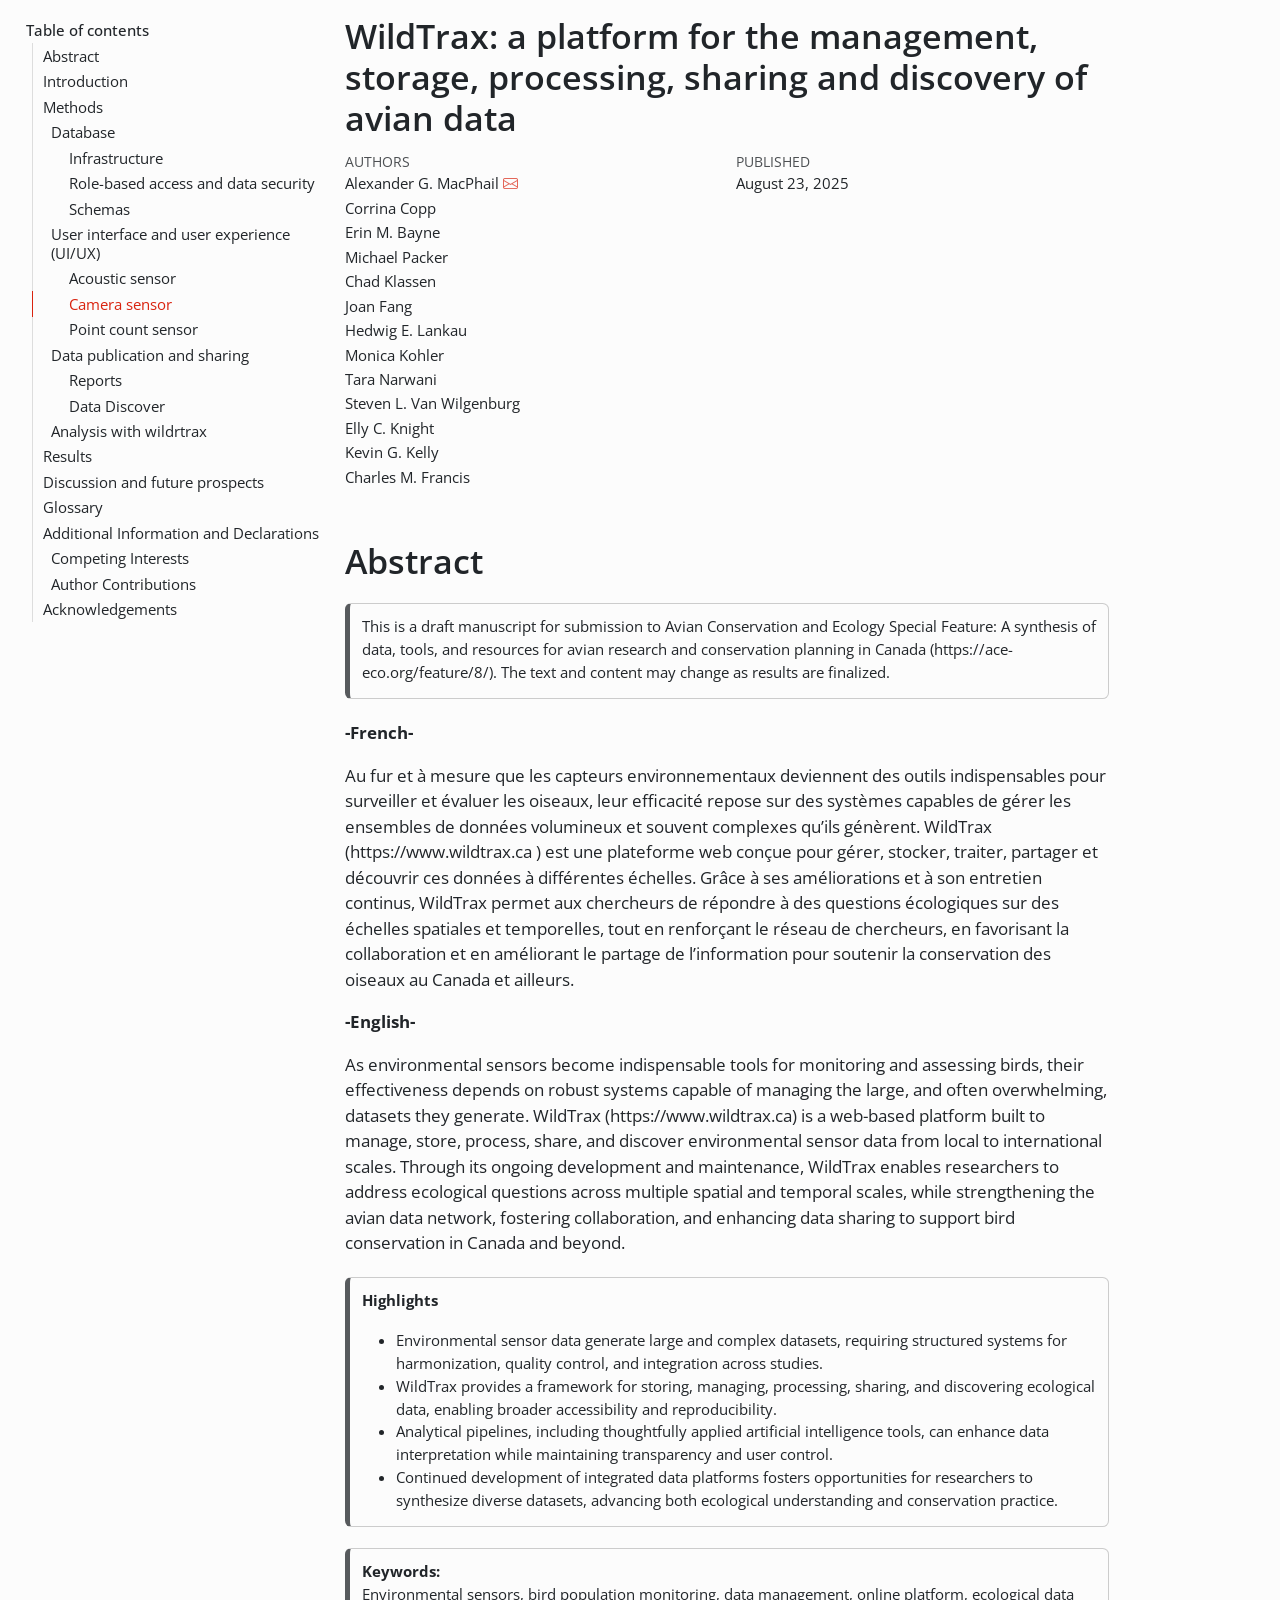
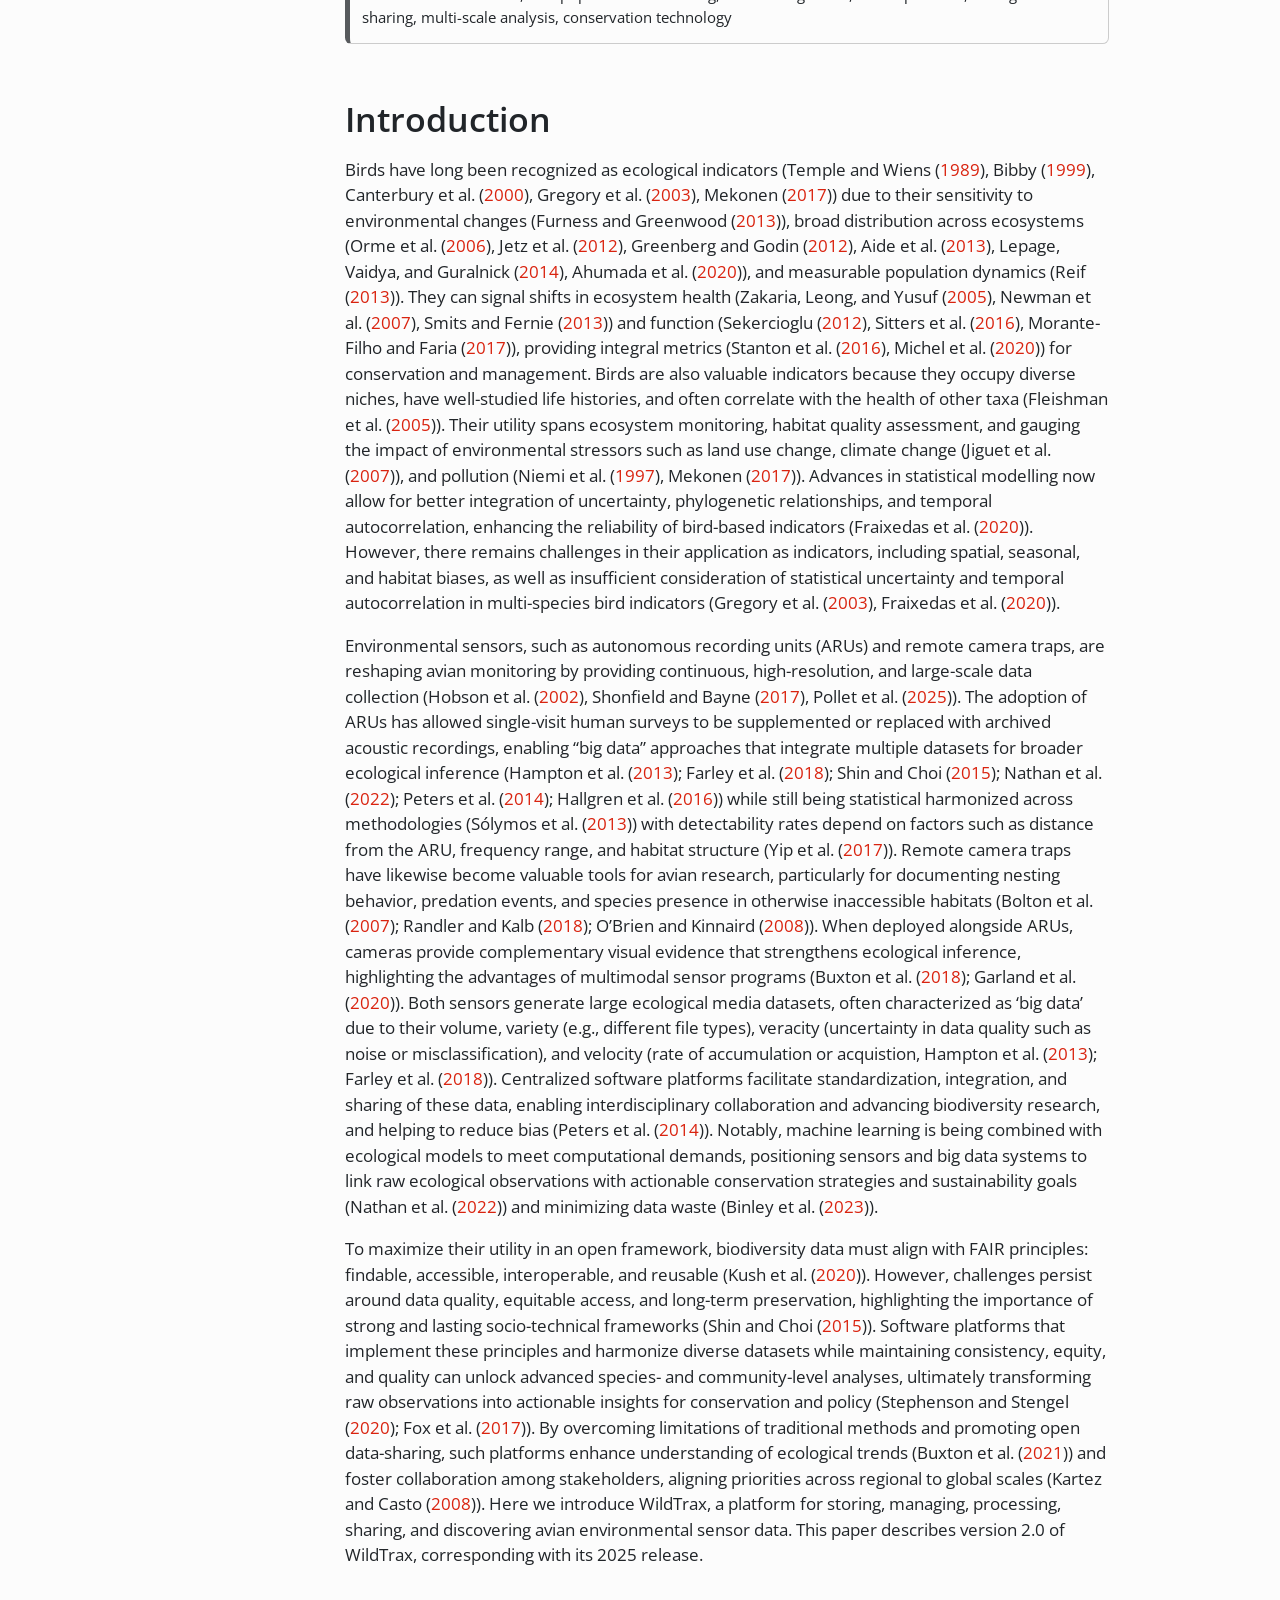
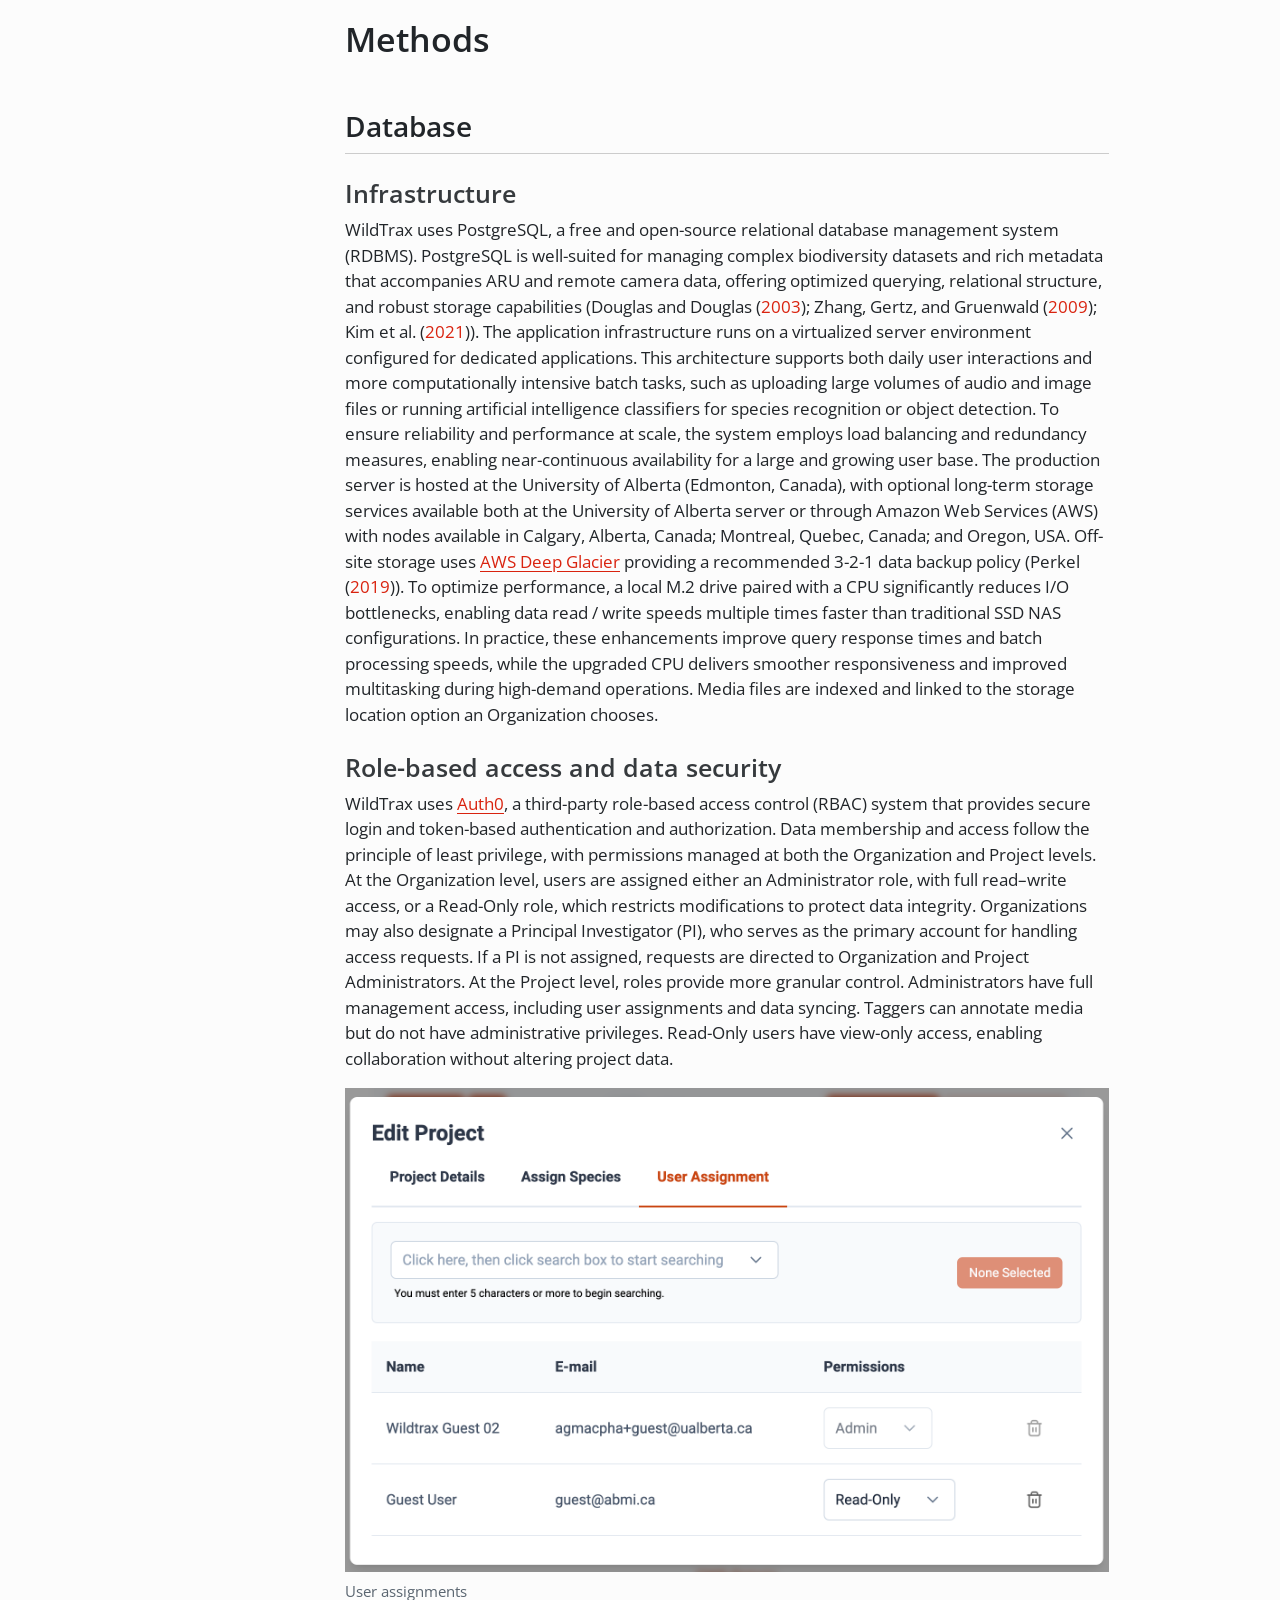
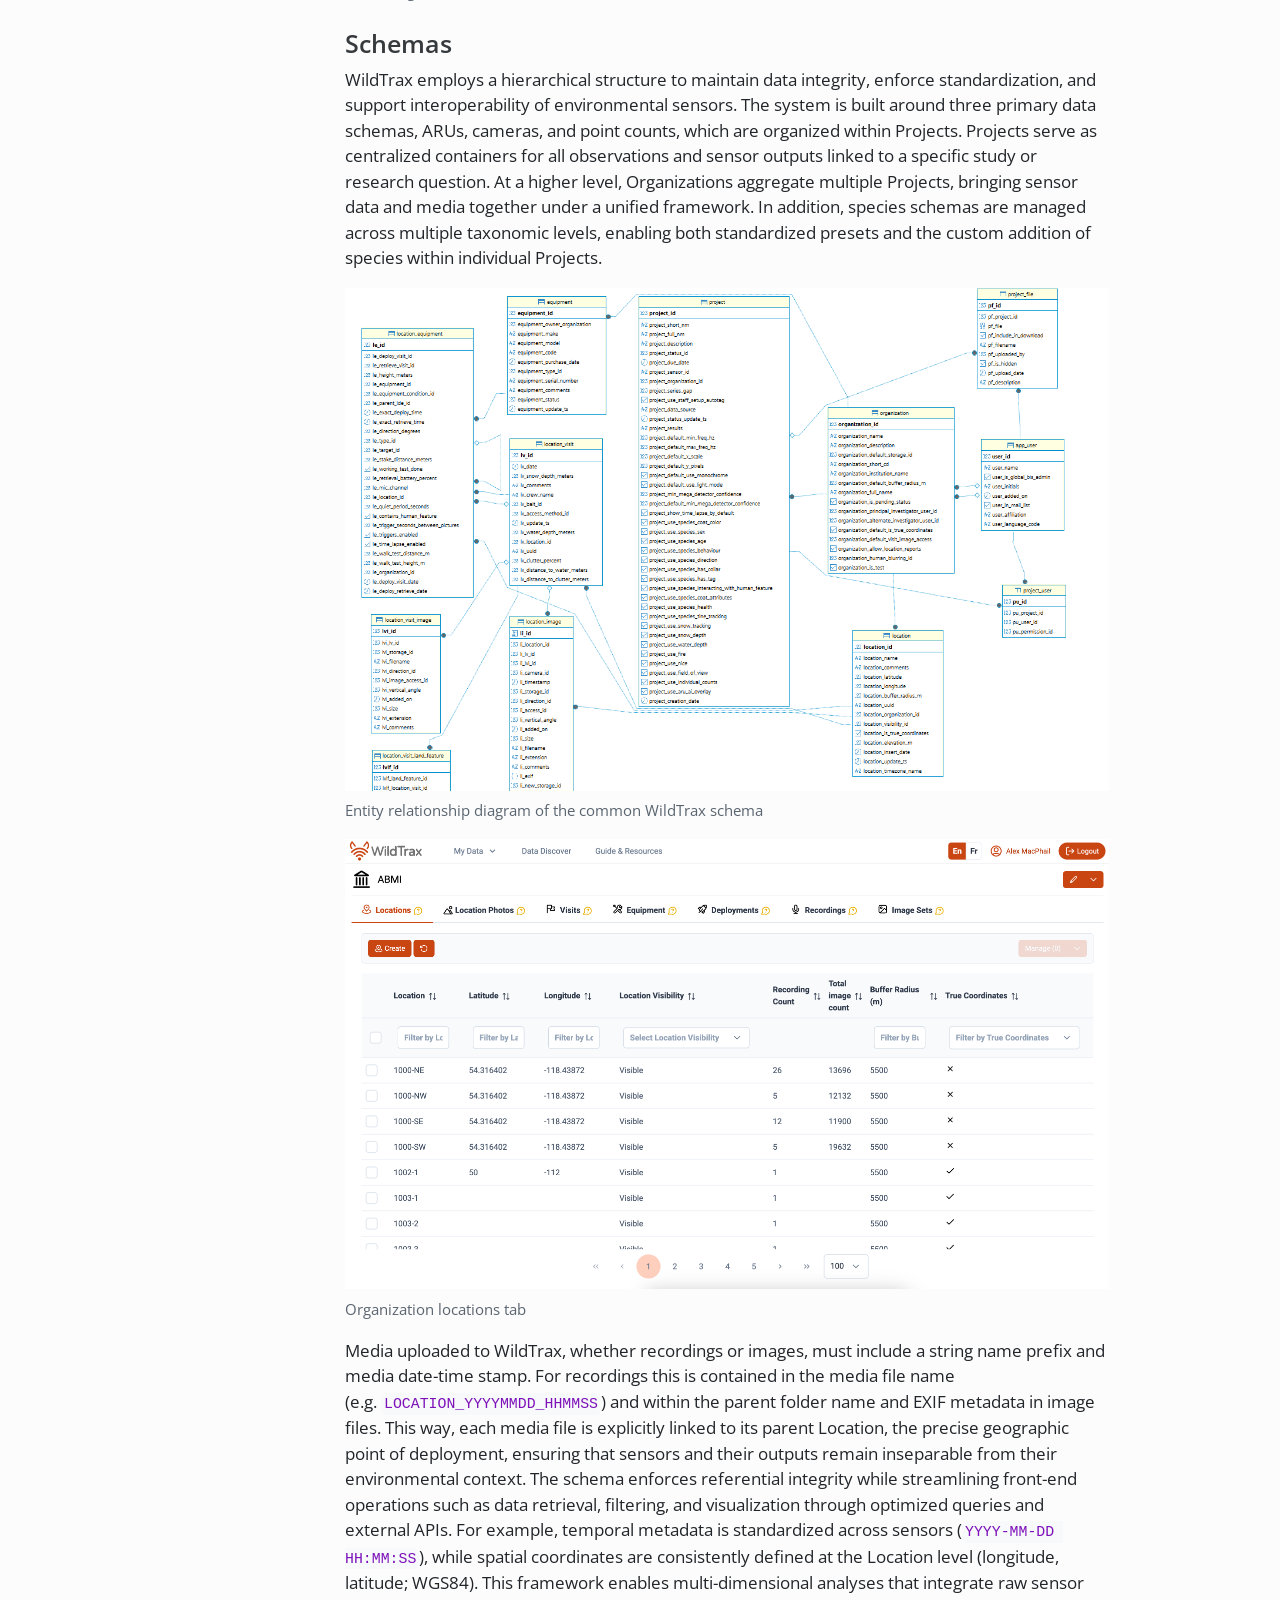
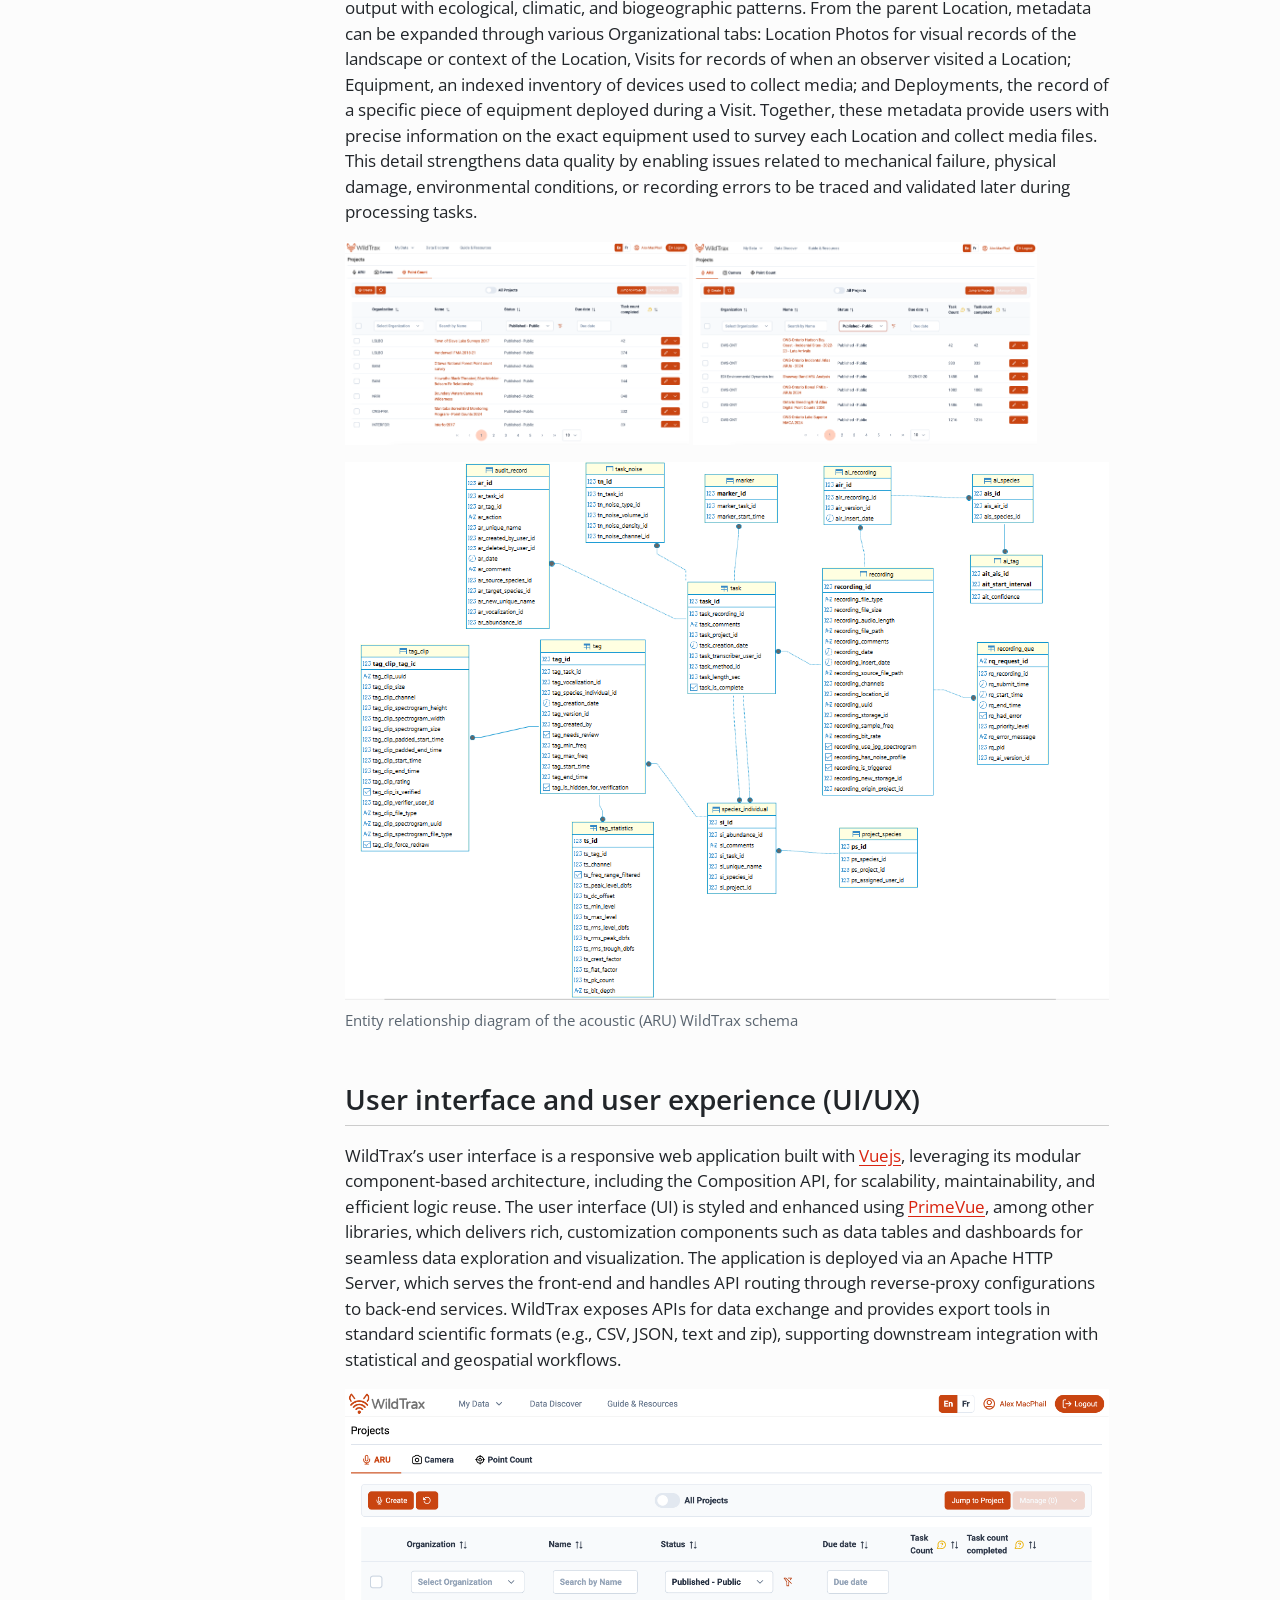
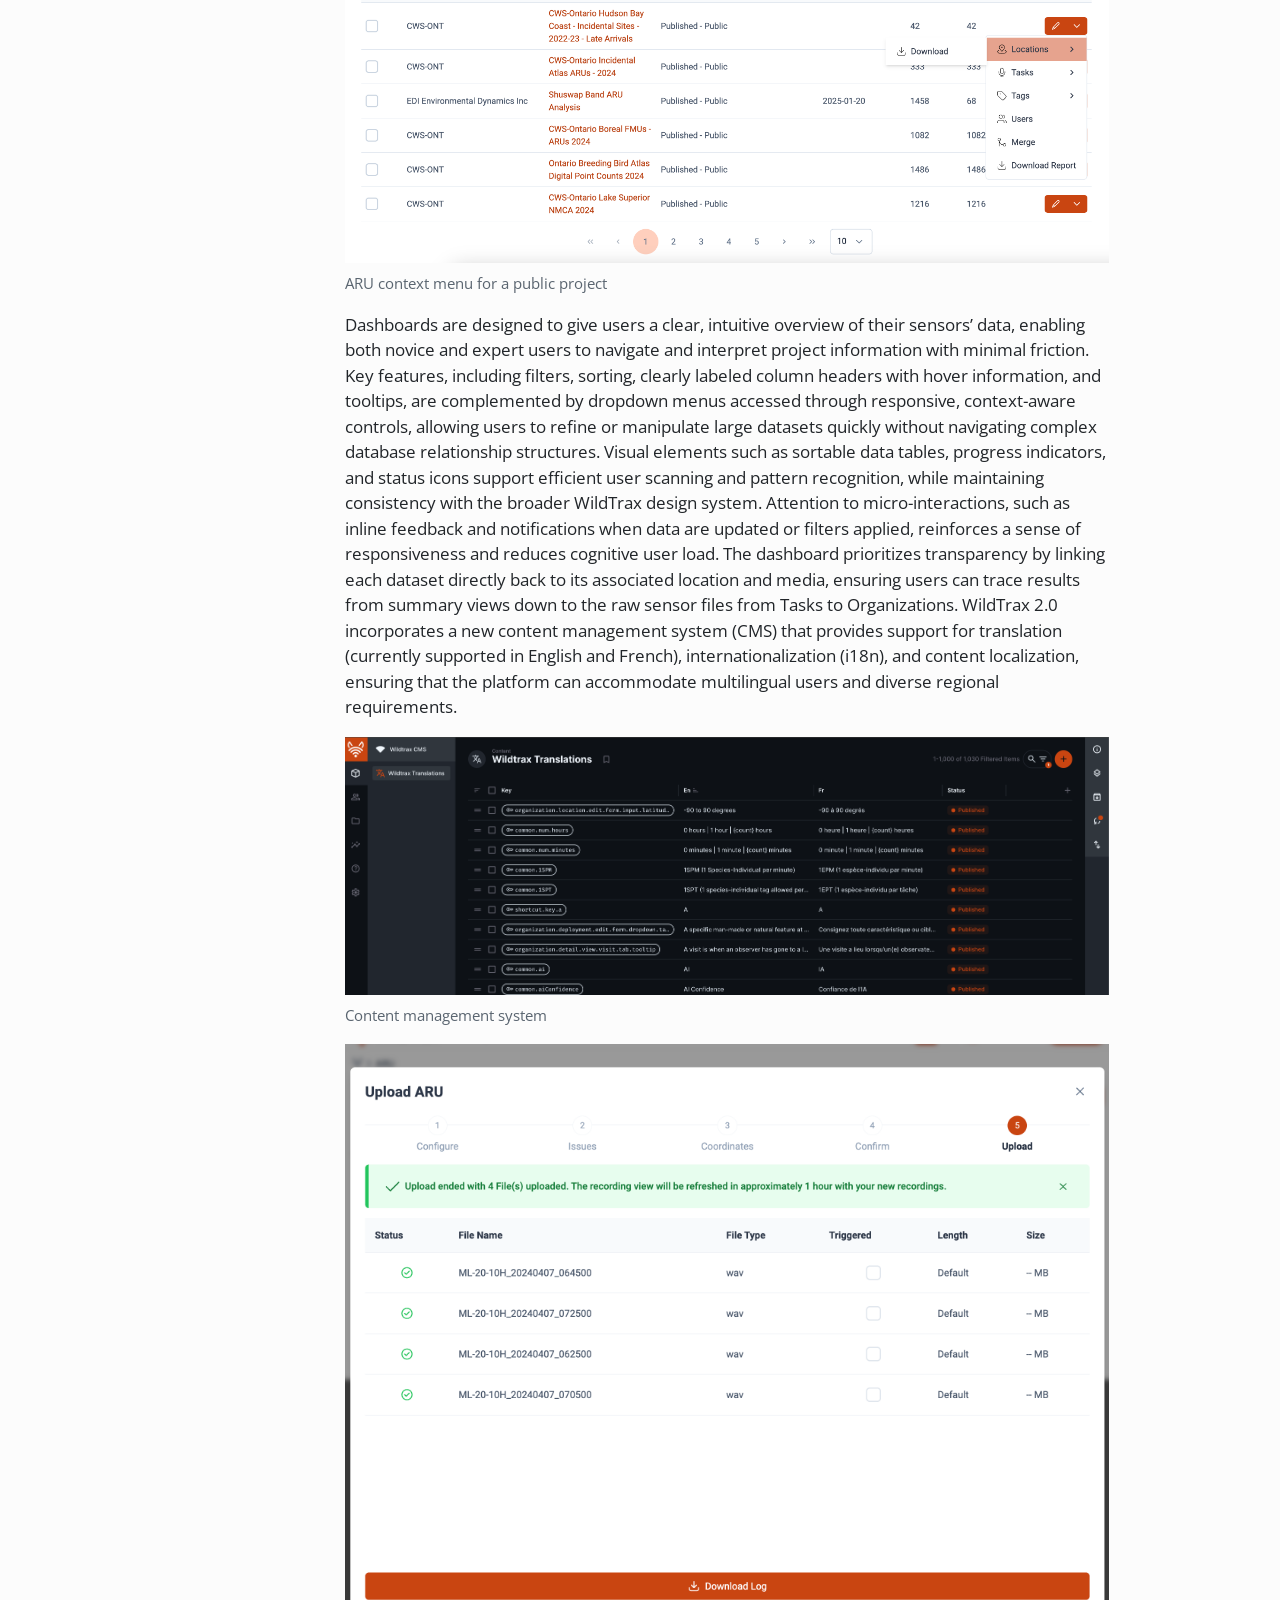
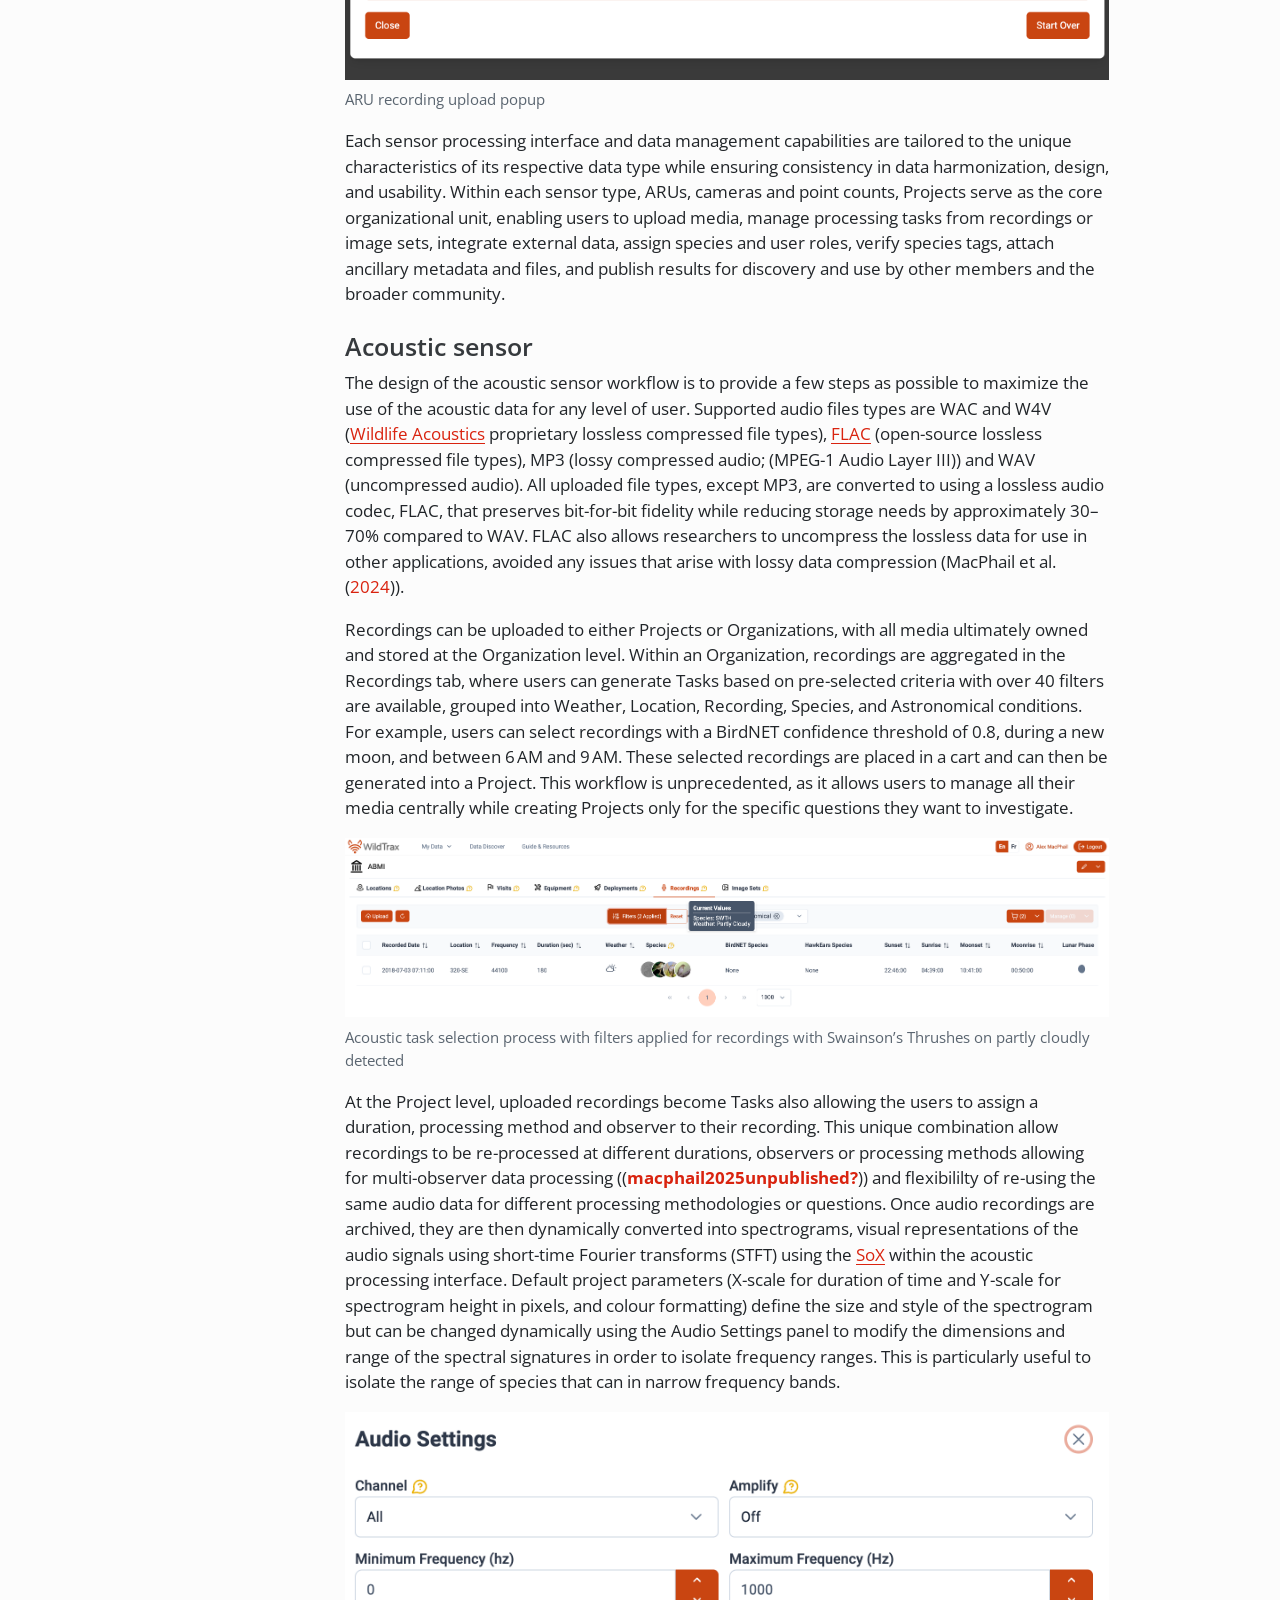
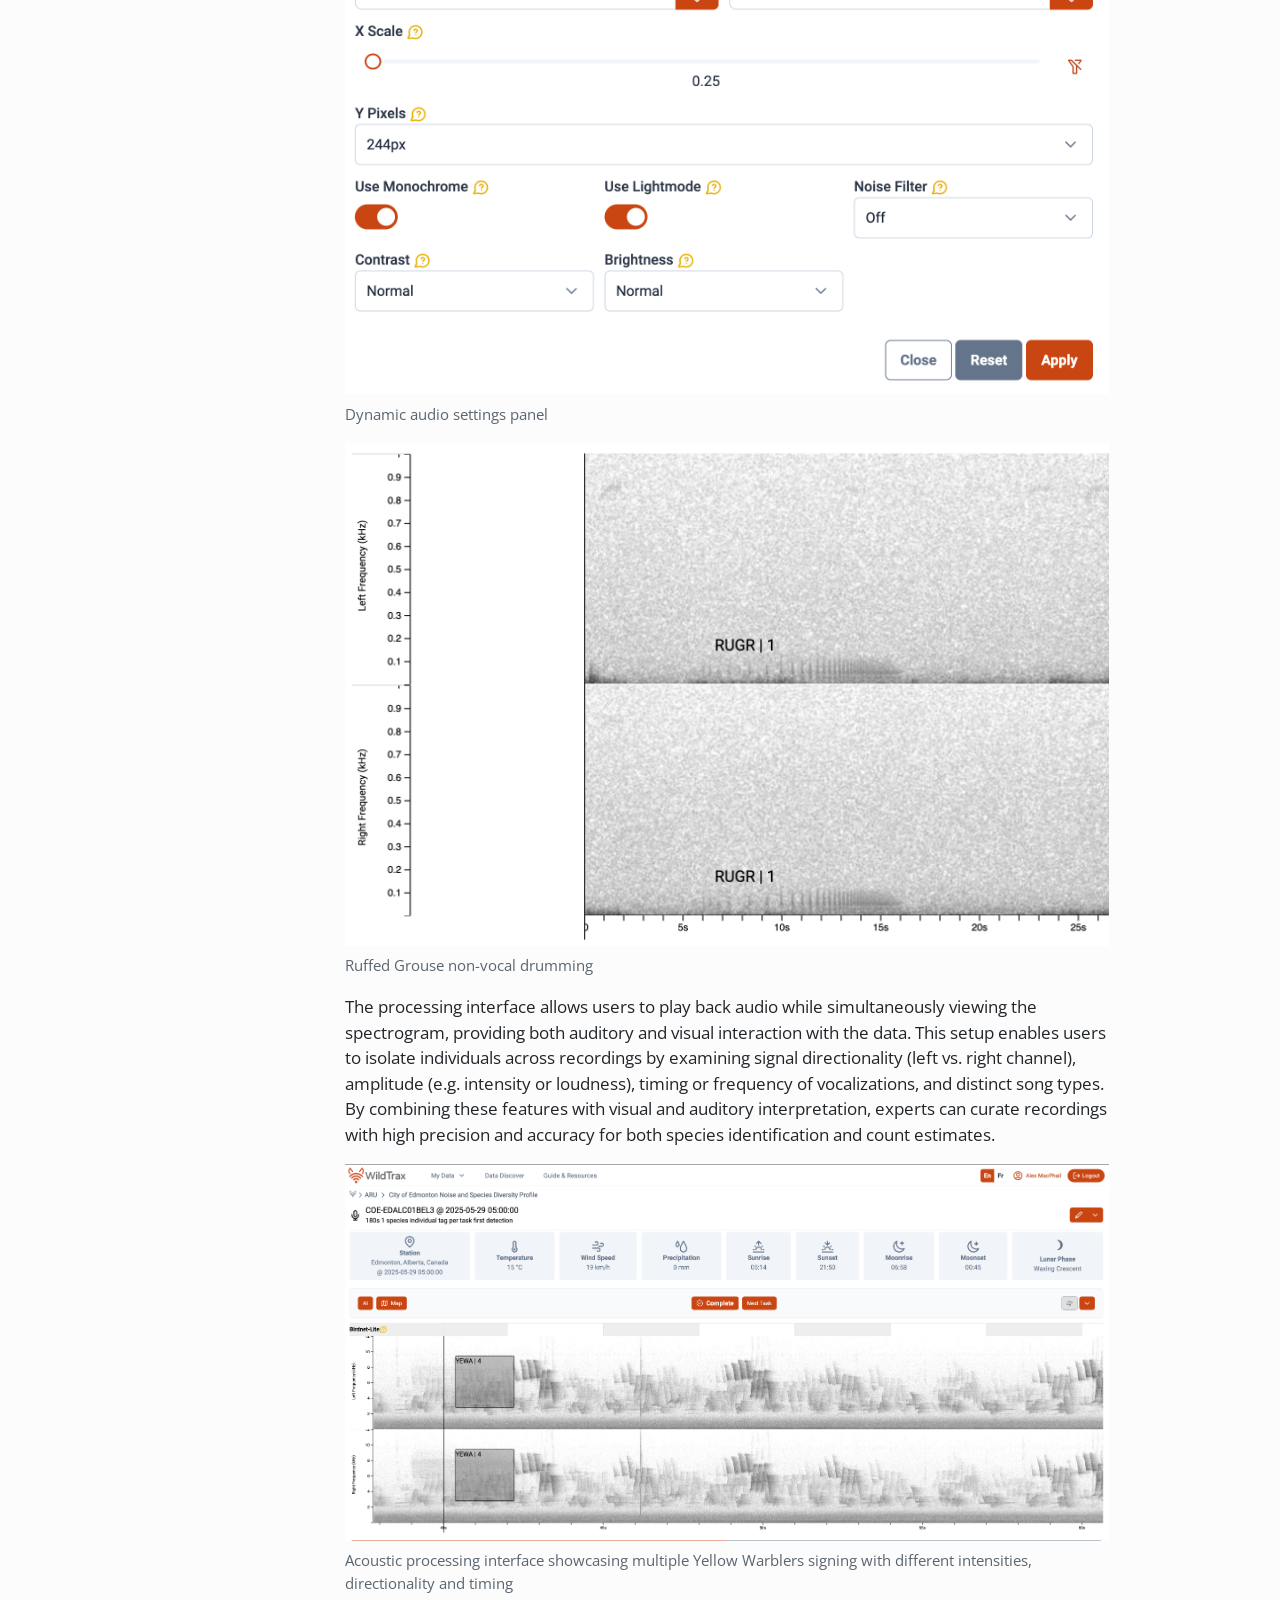
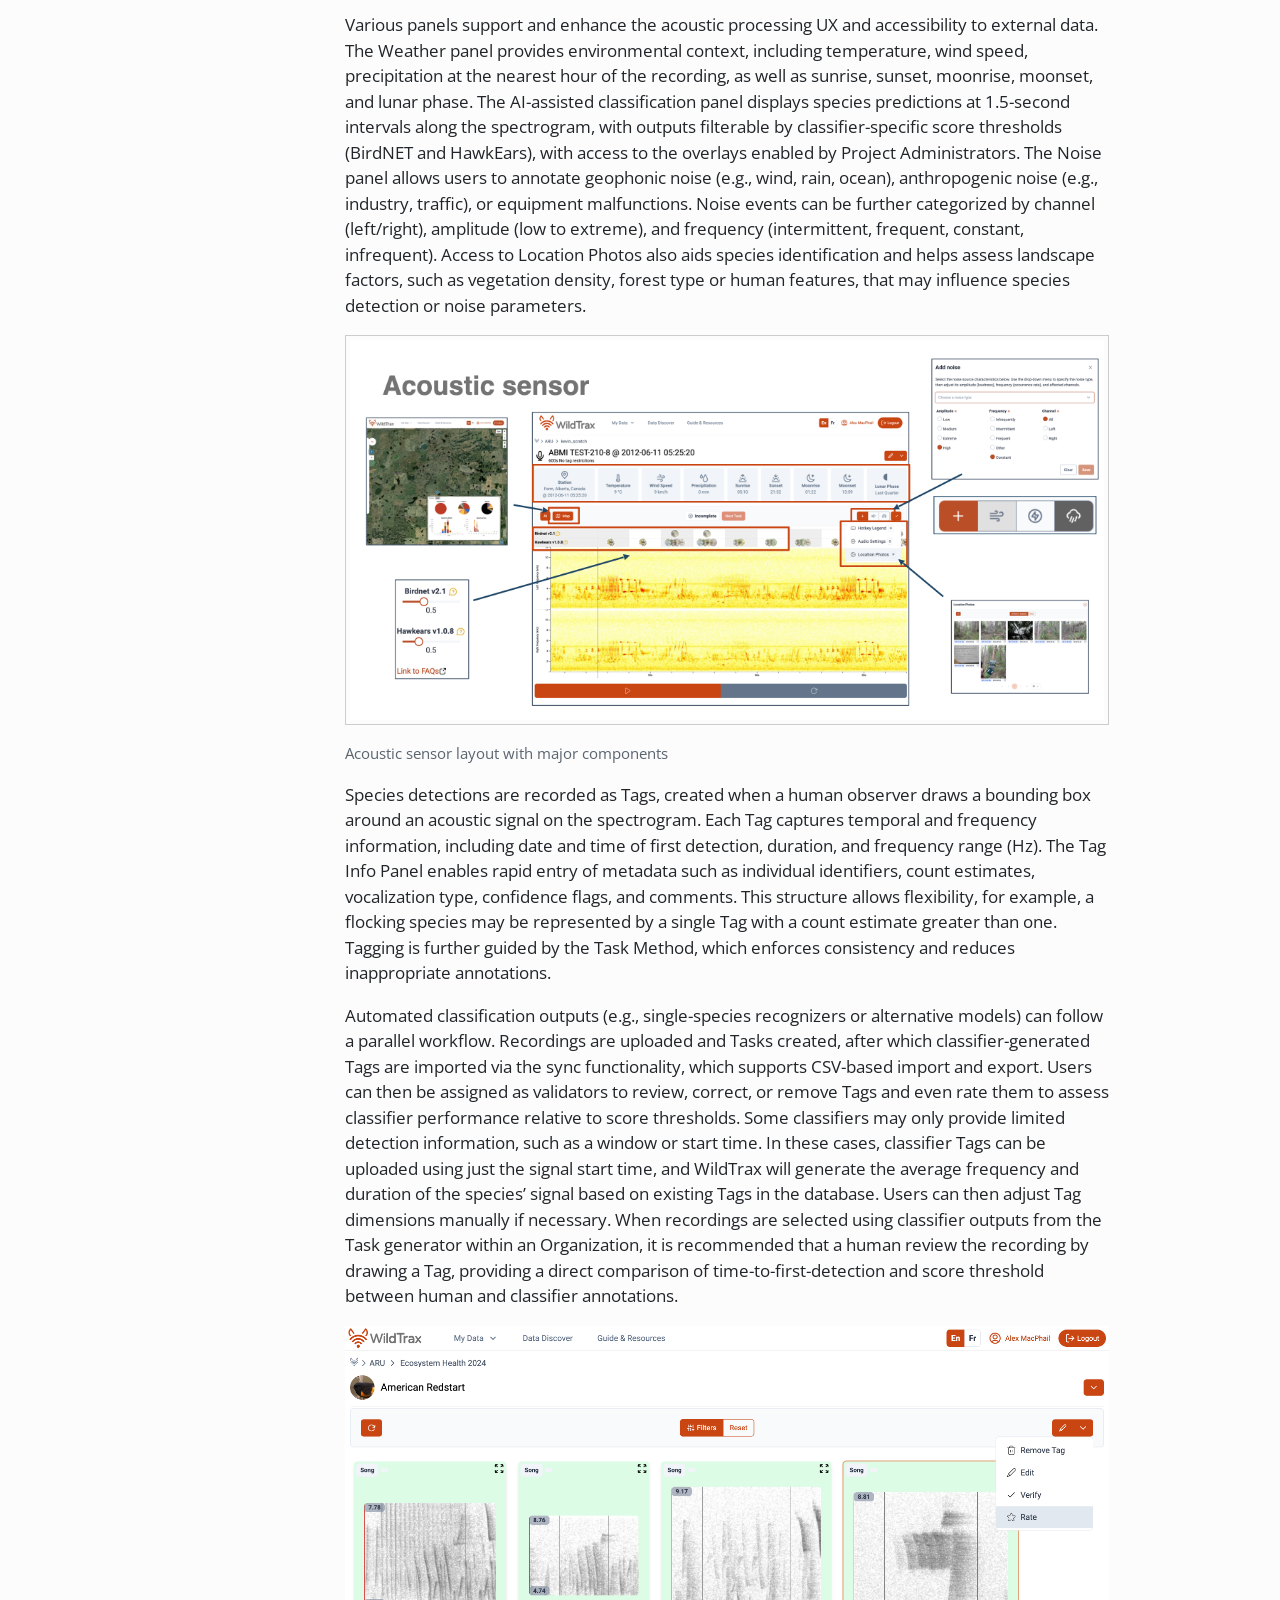
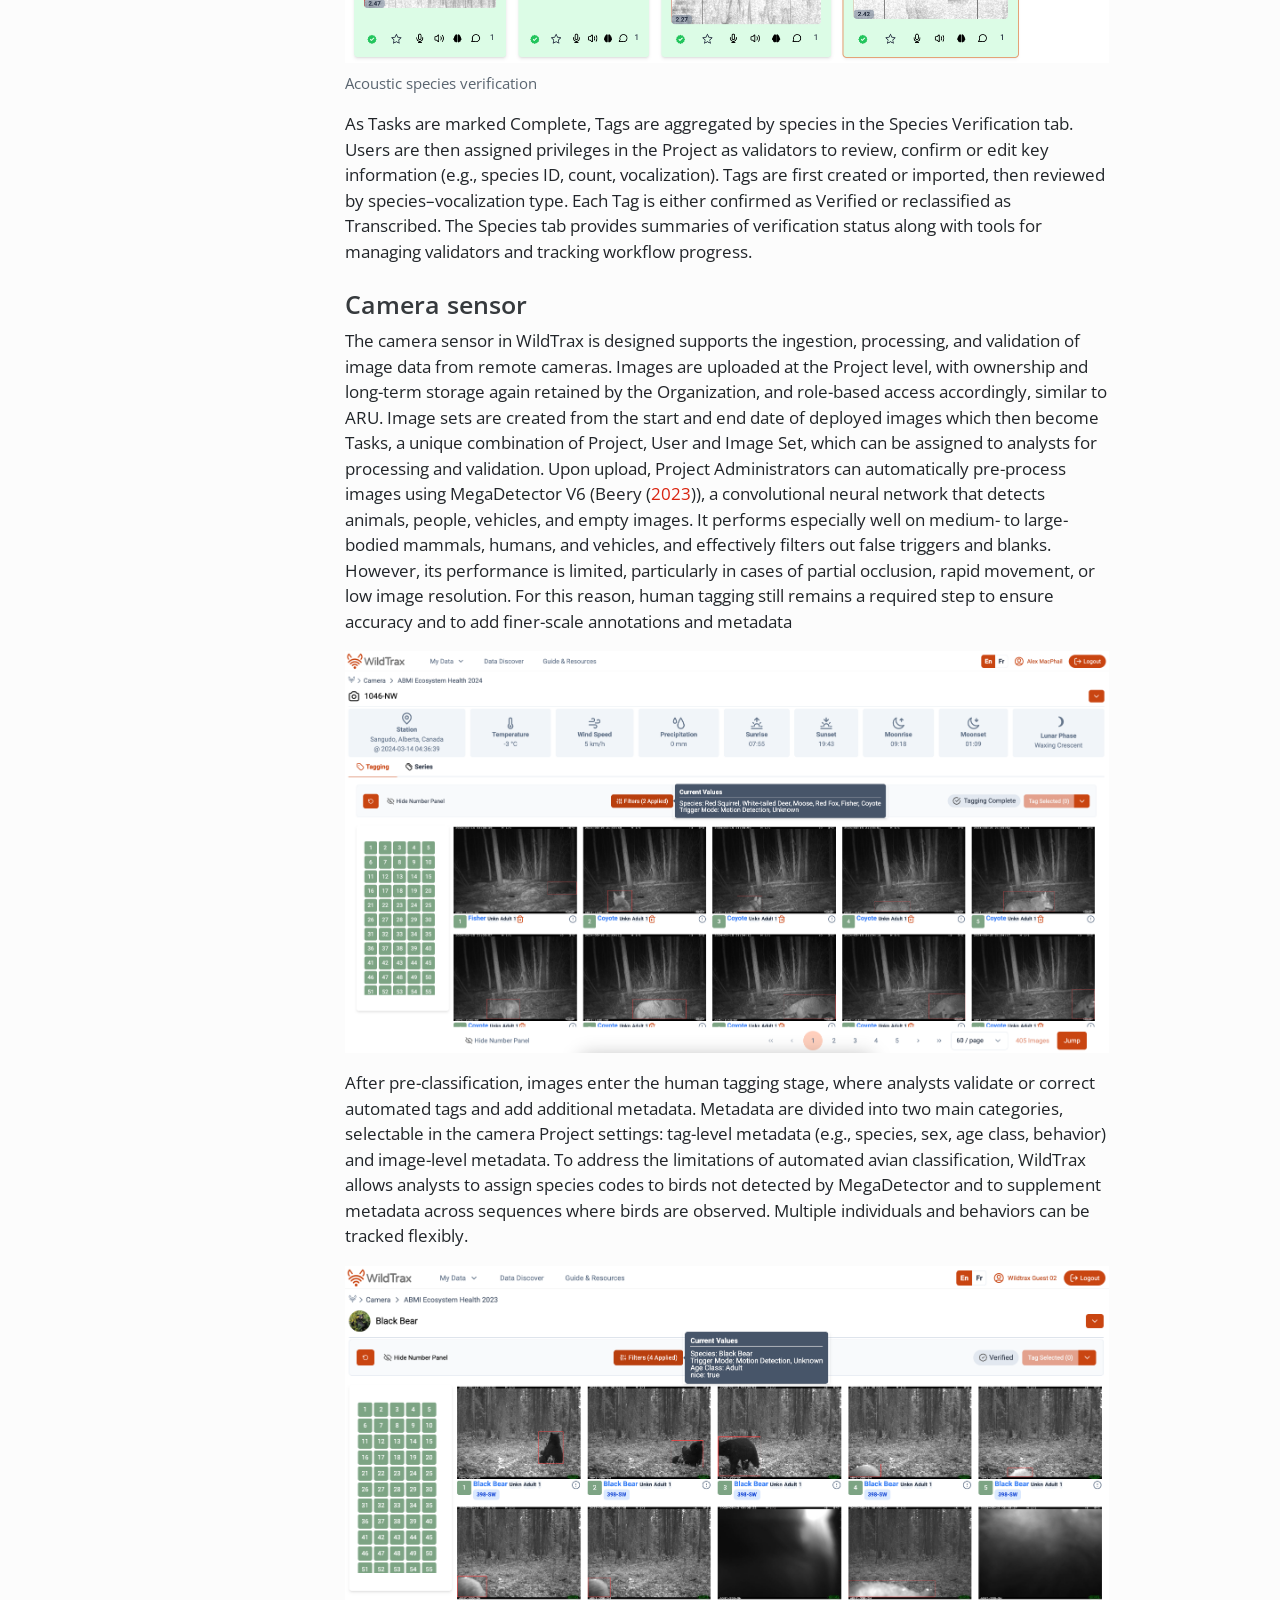
==== commit c5a8bf7c: "Built site for gh-pages" ====
--- a/wildtrax-ace-eco.html
+++ b/wildtrax-ace-eco.html
@@ -524,7 +524,7 @@
 <span id="cb6-7"><a href="#cb6-7" aria-hidden="true" tabindex="-1"></a>  <span class="fu">theme_bw</span>()</span></code><button title="Copy to Clipboard" class="code-copy-button"><i class="bi"></i></button></pre></div>
 </details>
 <div class="cell-output-display page-columns page-full">
-<div id="fig-ccsp-season" class="quarto-float quarto-figure quarto-figure-center anchored page-columns page-full" data-fig-align="center" data-cap-location="margin">
+<div id="fig-ccsp-season" class="quarto-float quarto-figure quarto-figure-center anchored page-columns page-full" data-cap-location="margin" data-fig-align="center">
 <figure class="quarto-float quarto-float-fig figure page-columns page-full">
 <div aria-describedby="fig-ccsp-season-caption-0ceaefa1-69ba-4598-a22c-09a6ac19f8ca">
 <img src="wildtrax-ace-eco_files/figure-html/fig-ccsp-season-1.png" class="img-fluid quarto-figure quarto-figure-center figure-img" width="672">
@@ -564,7 +564,7 @@
 <span id="cb7-17"><a href="#cb7-17" aria-hidden="true" tabindex="-1"></a>  <span class="fu">labs</span>(<span class="st">"Species"</span>)</span></code><button title="Copy to Clipboard" class="code-copy-button"><i class="bi"></i></button></pre></div>
 </details>
 <div class="cell-output-display page-columns page-full">
-<div id="fig-acoustic-spp" class="quarto-float quarto-figure quarto-figure-center anchored page-columns page-full" data-fig-align="center" data-cap-location="margin">
+<div id="fig-acoustic-spp" class="quarto-float quarto-figure quarto-figure-center anchored page-columns page-full" data-cap-location="margin" data-fig-align="center">
 <figure class="quarto-float quarto-float-fig figure page-columns page-full">
 <div aria-describedby="fig-acoustic-spp-caption-0ceaefa1-69ba-4598-a22c-09a6ac19f8ca">
 <img src="wildtrax-ace-eco_files/figure-html/fig-acoustic-spp-1.png" class="img-fluid quarto-figure quarto-figure-center figure-img" width="672">
@@ -623,7 +623,7 @@
 <span id="cb9-7"><a href="#cb9-7" aria-hidden="true" tabindex="-1"></a>       <span class="at">caption =</span> <span class="st">"Source: WildTrax Data Discover"</span>)</span></code><button title="Copy to Clipboard" class="code-copy-button"><i class="bi"></i></button></pre></div>
 </details>
 <div class="cell-output-display page-columns page-full">
-<div id="fig-dd-wtsp" class="quarto-float quarto-figure quarto-figure-center anchored page-columns page-full" data-fig-align="center" data-cap-location="margin">
+<div id="fig-dd-wtsp" class="quarto-float quarto-figure quarto-figure-center anchored page-columns page-full" data-cap-location="margin" data-fig-align="center">
 <figure class="quarto-float quarto-float-fig figure page-columns page-full">
 <div aria-describedby="fig-dd-wtsp-caption-0ceaefa1-69ba-4598-a22c-09a6ac19f8ca">
 <img src="wildtrax-ace-eco_files/figure-html/fig-dd-wtsp-1.png" class="img-fluid quarto-figure quarto-figure-center figure-img" width="672">
@@ -1275,7 +1275,7 @@
 });
 </script>
 </div> <!-- /content -->
-<script>var lightboxQuarto = GLightbox({"descPosition":"bottom","closeEffect":"zoom","selector":".lightbox","loop":false,"openEffect":"zoom"});
+<script>var lightboxQuarto = GLightbox({"descPosition":"bottom","selector":".lightbox","openEffect":"zoom","closeEffect":"zoom","loop":false});
 (function() {
   let previousOnload = window.onload;
   window.onload = () => {
